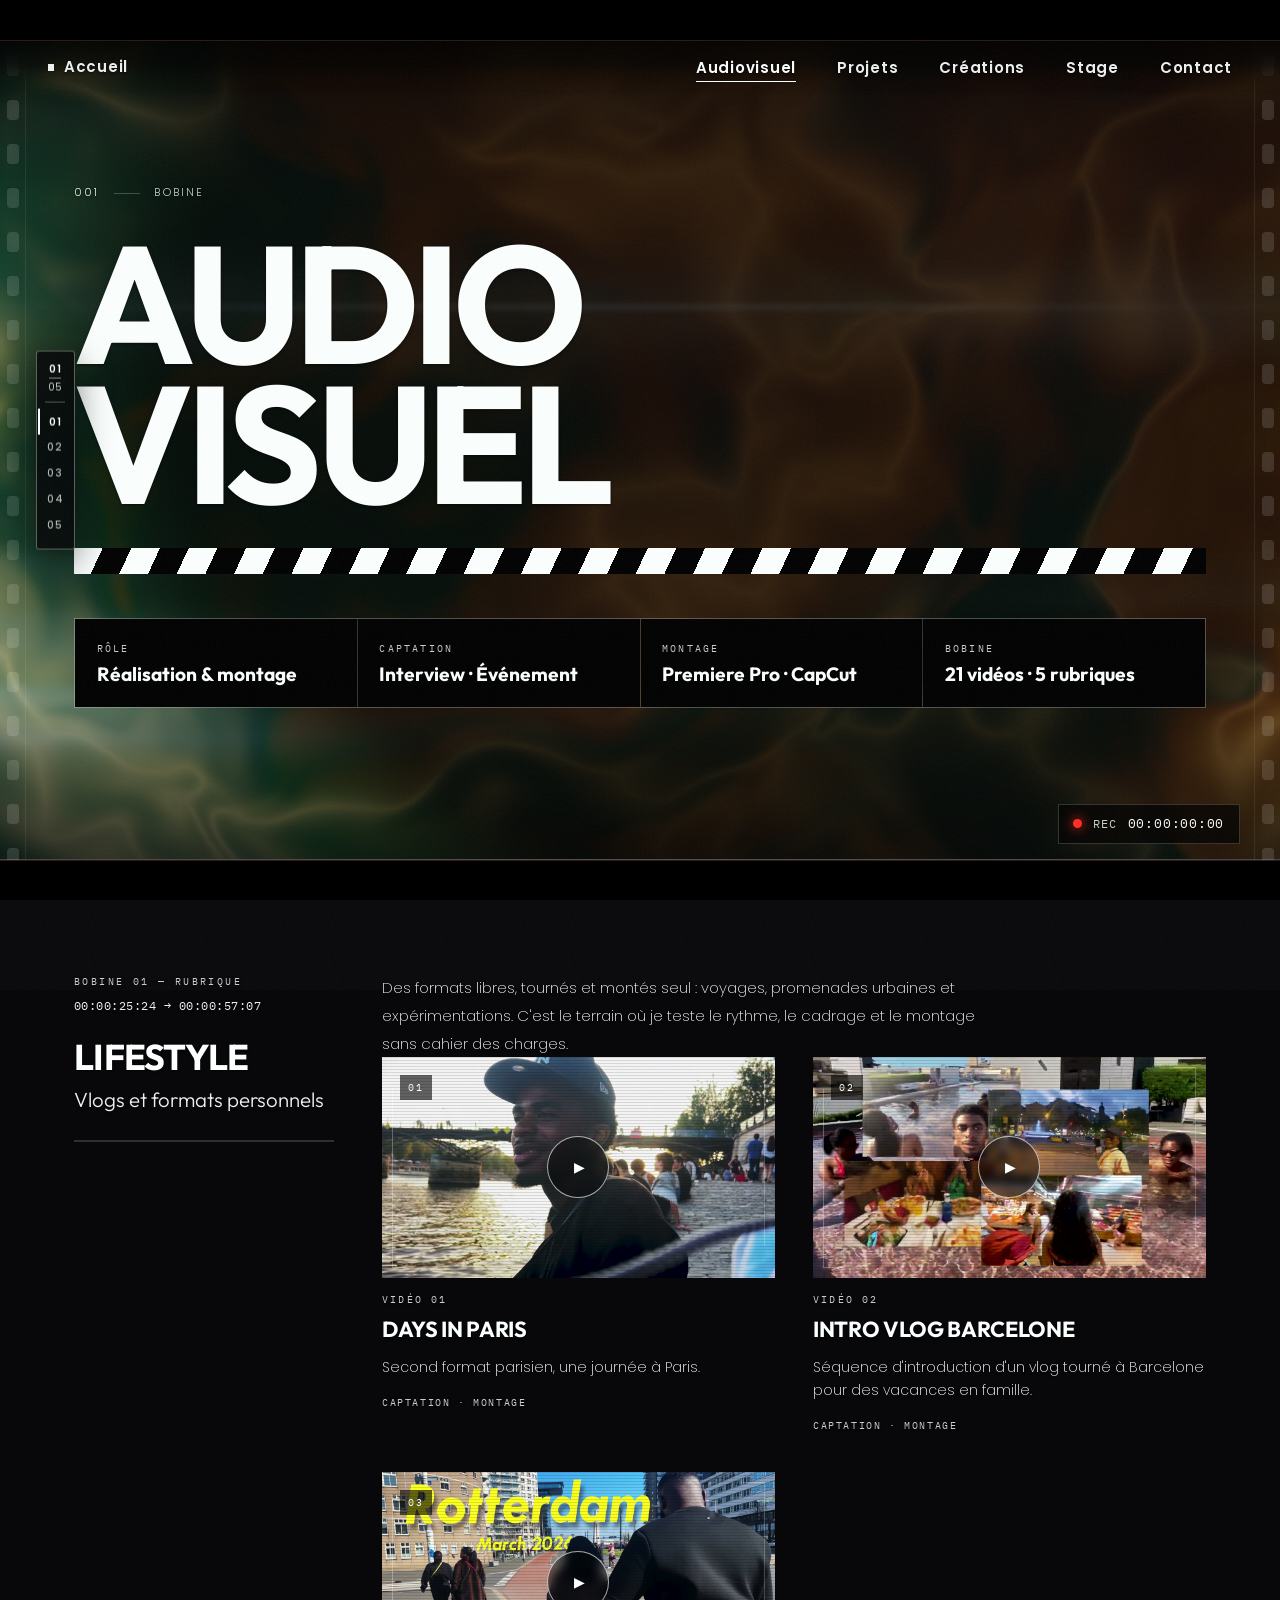
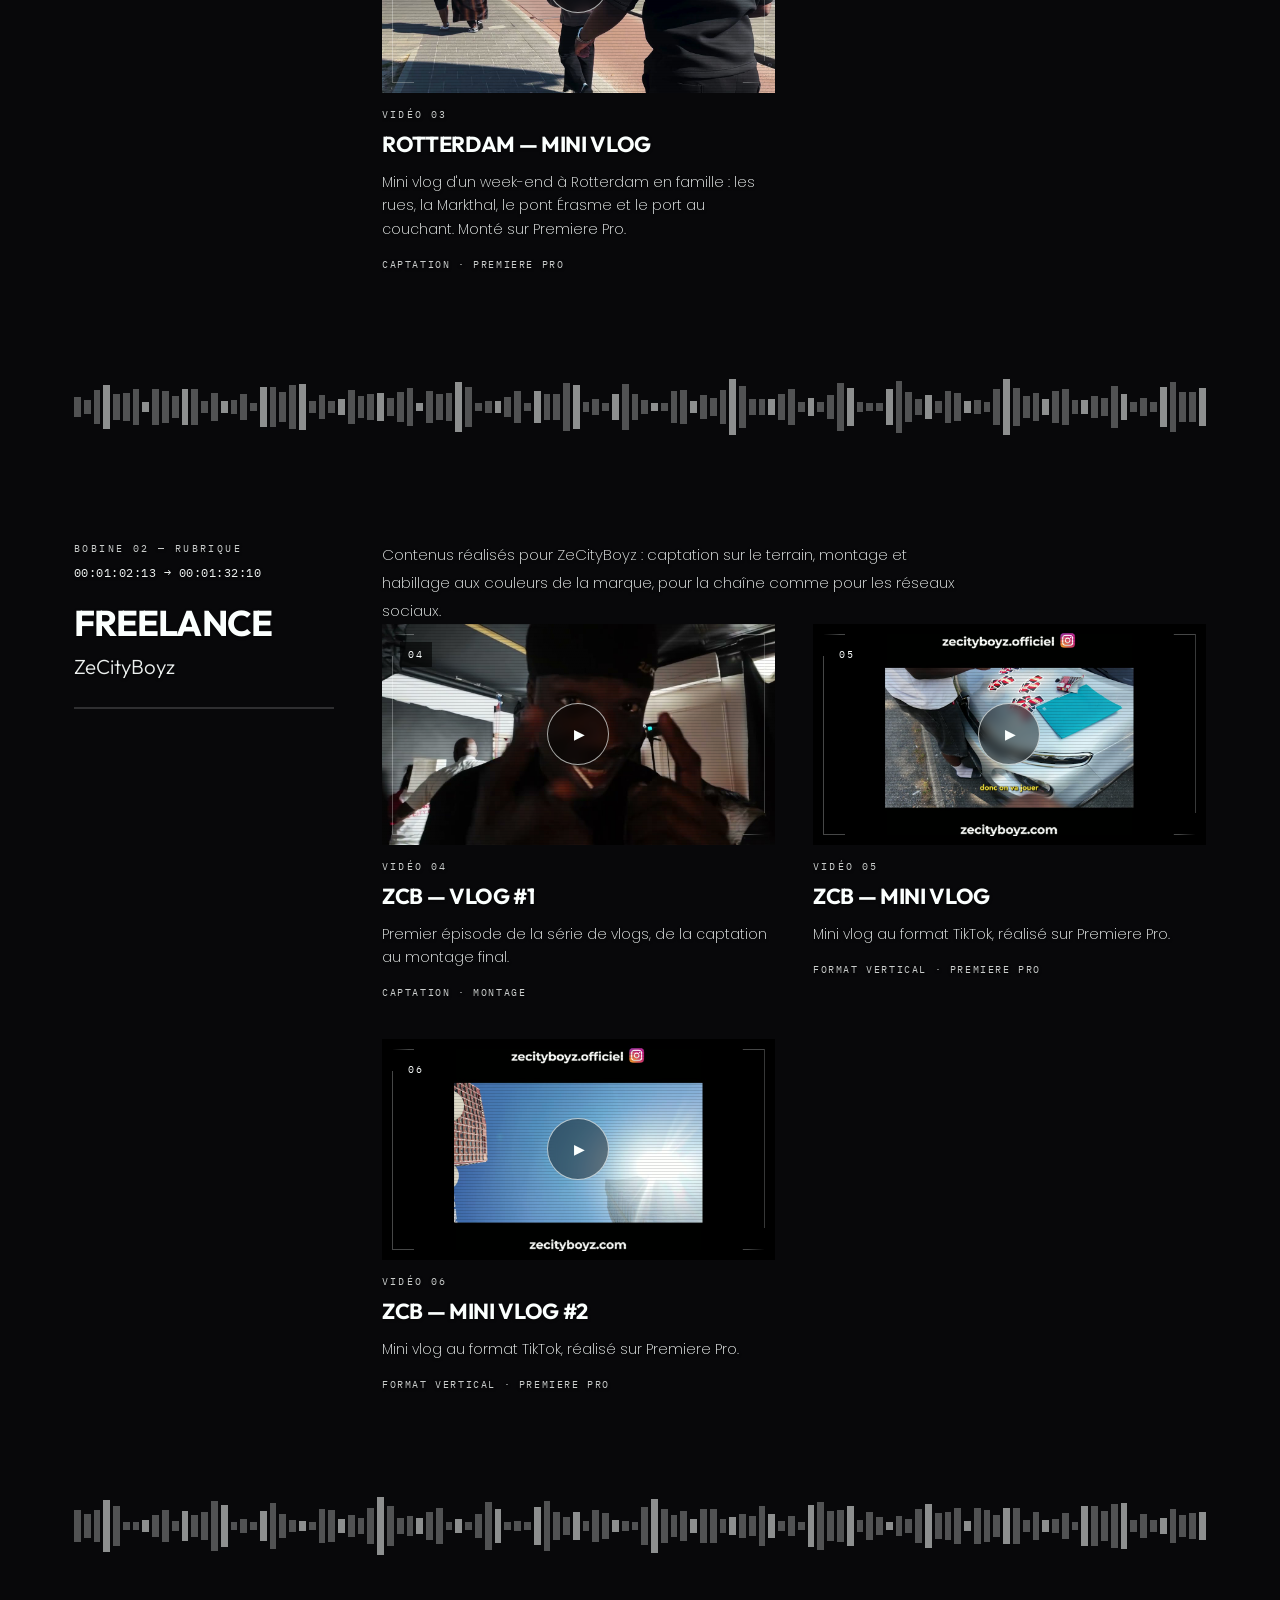
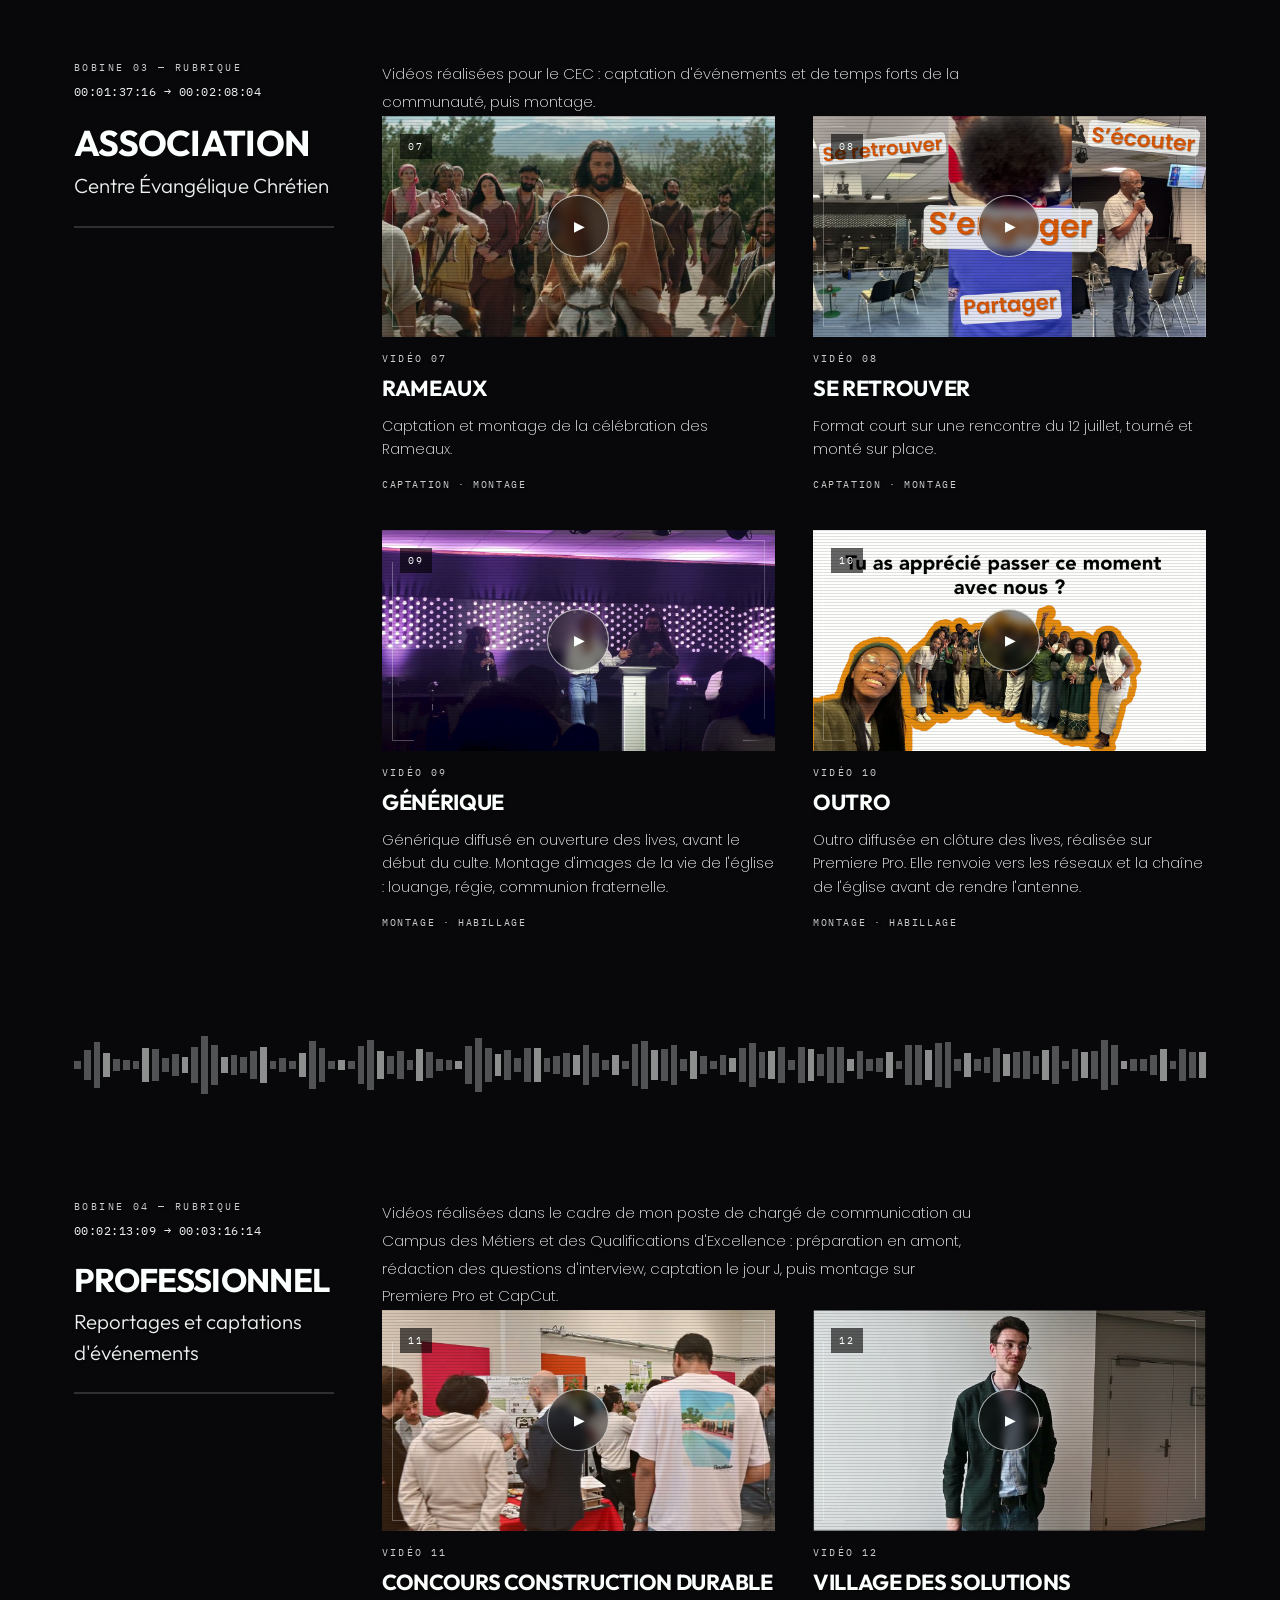
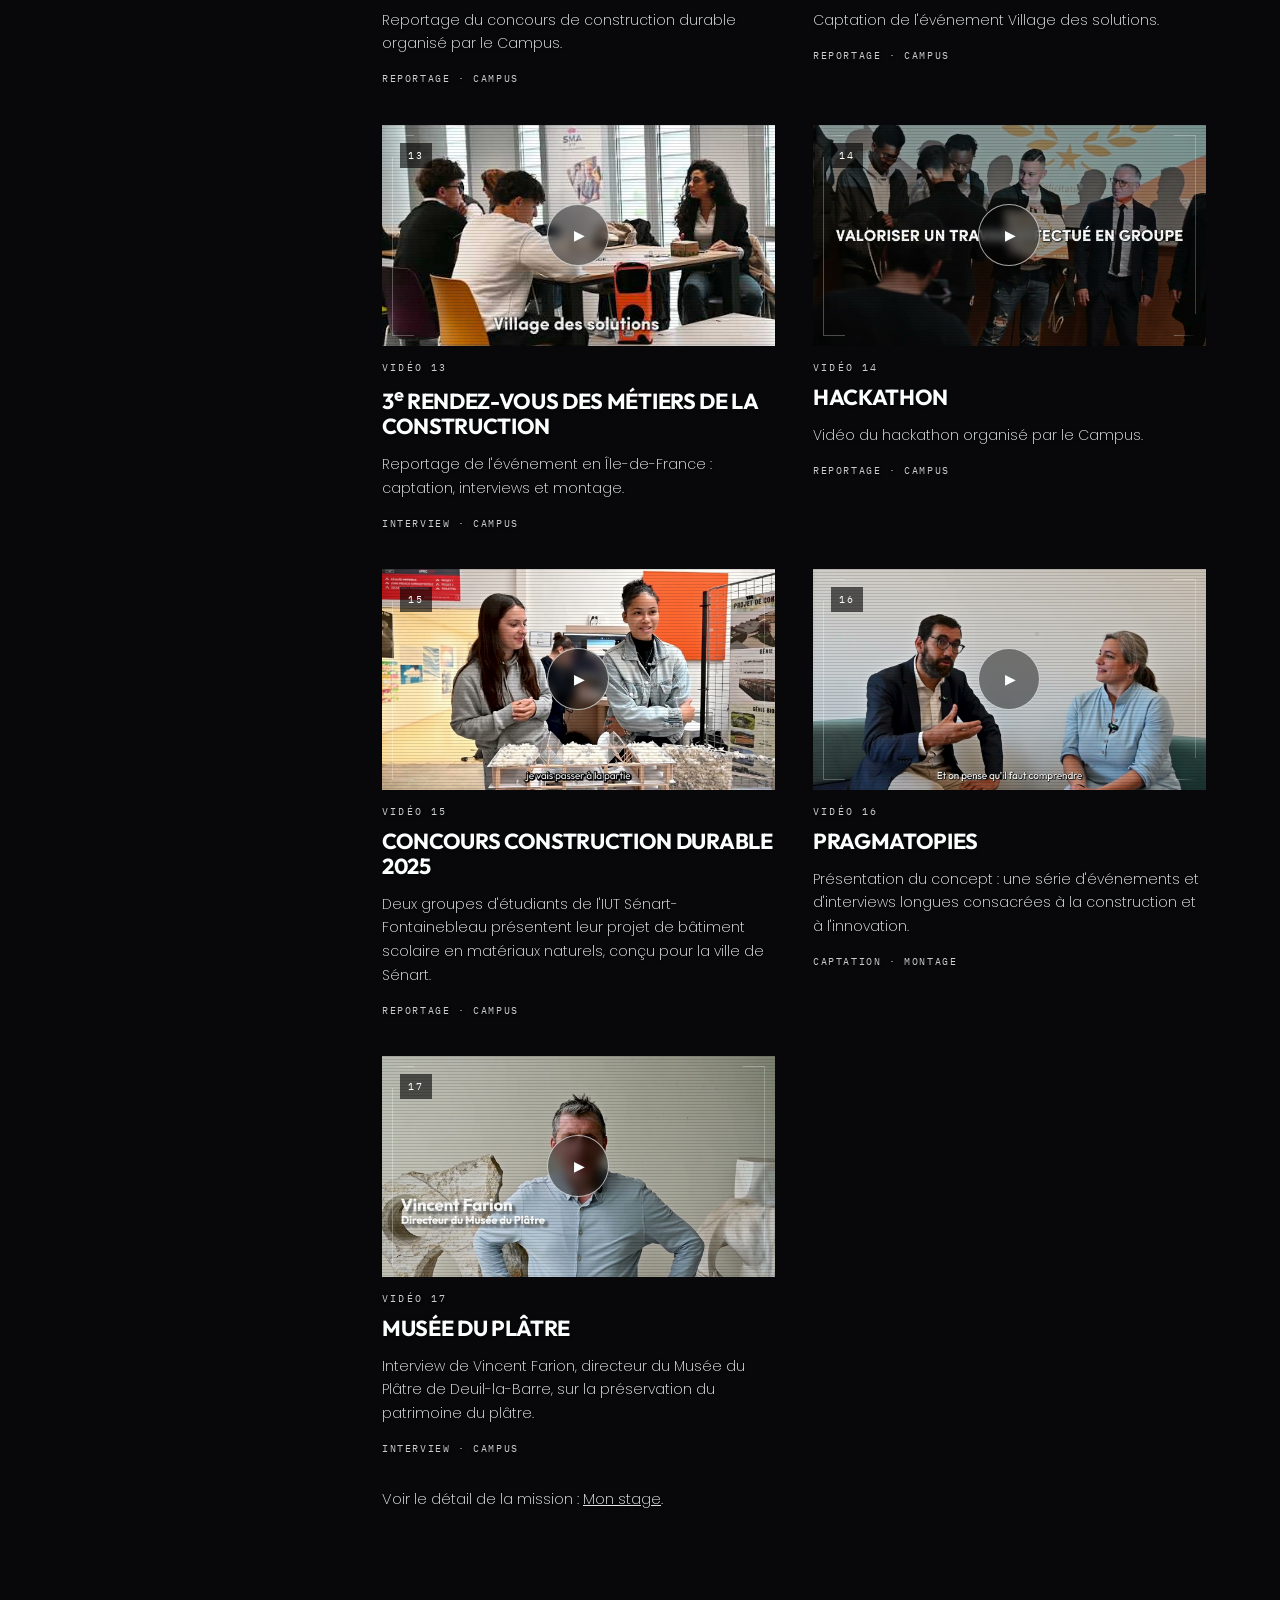
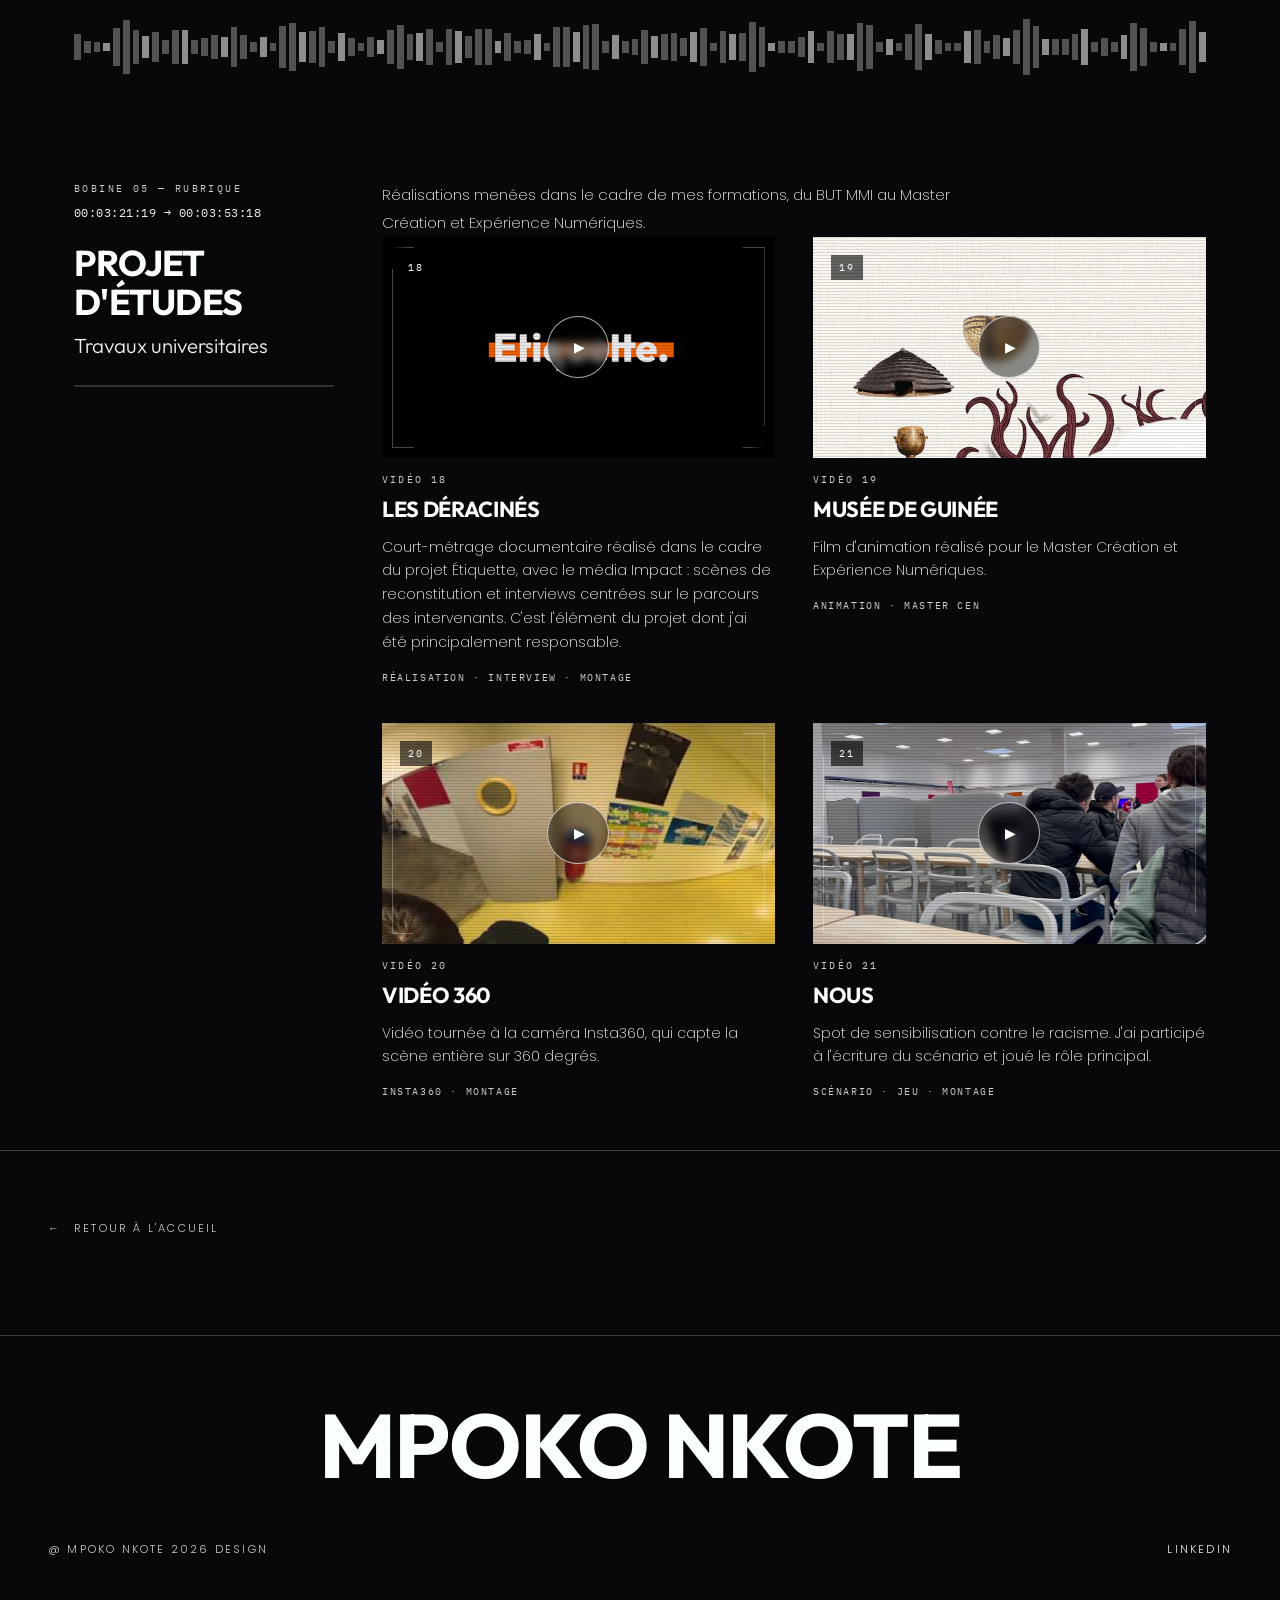
==== audiovisuel.html @ 179b95d1 "Ajoute l'outro des lives du CEC en rubrique Association Outro de clôture réalisée sur Premiere Pro, " ====
<!DOCTYPE html>
<html lang="fr">
<head>
<meta charset="UTF-8">
<meta name="viewport" content="width=device-width, initial-scale=1">
<title>AUDIOVISUEL | Portfom</title>
<meta name="description" content="Réalisations vidéo de Marlon Mpoko Nkote — vlogs, reportages d'événements, interviews et montage.">

<link rel="preconnect" href="https://fonts.googleapis.com">
<link rel="preconnect" href="https://fonts.gstatic.com" crossorigin>
<link href="https://fonts.googleapis.com/css2?family=Outfit:wght@300;400;600;700&family=Poppins:wght@200;300;400;600&family=IBM+Plex+Mono:wght@400;500&display=swap" rel="stylesheet">

<link rel="stylesheet" href="css/style.css">
<link rel="stylesheet" href="css/audiovisuel.css">
</head>
<body class="av cinema">

<a class="skip-link" href="#main">Aller au contenu principal</a>

<div class="grain" aria-hidden="true"></div>

<div class="cine" aria-hidden="true">
  <div class="cine__plan"></div>
  <div class="cine__plan"></div>
  <div class="cine__brume"></div>
  <div class="cine__flare"></div>
  <div class="cine__halation"></div>
  <div class="cine__scrim"></div>
  <div class="cine__vignette"></div>
</div>
<div class="cache cache--haut" aria-hidden="true"></div>
<div class="cache cache--bas" aria-hidden="true"></div>
<div class="perfs perfs--left" aria-hidden="true"></div>
<div class="perfs perfs--right" aria-hidden="true"></div>
<div class="progress" aria-hidden="true"><span class="progress__bar"></span></div>

<div class="tc-hud" aria-hidden="true">
  <span class="tc-hud__dot"></span>
  <span class="tc-hud__label">REC</span>
  <span class="tc-hud__time">00:00:00:00</span>
</div>

<header class="site-header">
  <nav class="nav" aria-label="Navigation principale">
    <a class="nav__brand" href="index.html">Accueil</a>
    <ul class="nav__list">
      <li><a href="audiovisuel.html" aria-current="page">Audiovisuel</a></li>
      <li><a href="projets.html">Projets</a></li>
      <li><a href="creations.html">Créations</a></li>
      <li><a href="stage.html">Stage</a></li>
      <li><a href="contact.html">Contact</a></li>
    </ul>
  </nav>
</header>

<main id="main">

  <!-- ============ ARDOISE ============ -->
  <section class="av-hero" data-plan="assets/img/video/fond/paris-vlog.jpg">
    <div class="sec-meta reveal">
      <span class="sec-meta__num">001</span>
      <span class="sec-meta__cat">Bobine</span>
    </div>

    <h1 class="av-hero__title reveal reveal--wipe">AUDIO<br>VISUEL</h1>

    <div class="av-hero__clap reveal reveal--rule" data-delay="1"></div>

    <div class="slate reveal" data-delay="2">
      <div>
        <span class="slate__key">Rôle</span>
        <span class="slate__val">Réalisation &amp; montage</span>
      </div>
      <div>
        <span class="slate__key">Captation</span>
        <span class="slate__val">Interview · Événement</span>
      </div>
      <div>
        <span class="slate__key">Montage</span>
        <span class="slate__val">Premiere Pro · CapCut</span>
      </div>
      <div>
        <span class="slate__key">Bobine</span>
        <span class="slate__val">21 vidéos · 5 rubriques</span>
      </div>
    </div>
  </section>

  <div class="wave reveal" data-seed="0" aria-hidden="true"></div>

  <!-- ============ RUBRIQUE 01 — LIFESTYLE ============ -->
  <article class="clip" id="lifestyle" data-sommaire="Lifestyle" data-plan="assets/img/video/fond/barcelone.jpg">
    <div class="clip__side">
      <span class="clip__num reveal">Bobine 01 — Rubrique</span>
      <span class="clip__tc reveal">00:00:00:00</span>
      <h2 class="clip__title reveal reveal--wipe">LIFESTYLE</h2>
      <p class="clip__sub reveal">Vlogs et formats personnels</p>
      <span class="clip__bar" aria-hidden="true"></span>
    </div>

    <div class="clip__content">
      <div class="clip__body reveal">
        <p>Des formats libres, tournés et montés seul : voyages, promenades urbaines et expérimentations. C'est le terrain où je teste le rythme, le cadrage et le montage sans cahier des charges.</p>
      </div>

      <div class="reel-grid">

        <div class="vid reveal reveal--up">
          <button class="vid__frame monitor" data-yt="L-_mTVqL4fQ" data-titre="DaysInParis"
                  aria-label="Lire la vidéo DaysInParis">
            <span class="monitor__tag">01</span>
            <img src="assets/img/video/days-in-paris.jpg" alt="" loading="lazy">
            <span class="vid__play"><i>▶</i></span>
          </button>
          <span class="vid__num">Vidéo 01</span>
          <h3 class="vid__title">DAYS IN PARIS</h3>
          <p class="vid__desc">Second format parisien, une journée à Paris.</p>
          <span class="vid__meta">Captation · Montage</span>
        </div>

        <div class="vid reveal reveal--up" data-delay="1">
          <button class="vid__frame monitor" data-yt="0jxH4nszLlc" data-titre="intro vlog Barcelone"
                  aria-label="Lire la vidéo intro vlog Barcelone">
            <span class="monitor__tag">02</span>
            <img src="assets/img/video/barcelone.jpg" alt="" loading="lazy">
            <span class="vid__play"><i>▶</i></span>
          </button>
          <span class="vid__num">Vidéo 02</span>
          <h3 class="vid__title">INTRO VLOG BARCELONE</h3>
          <p class="vid__desc">Séquence d'introduction d'un vlog tourné à Barcelone pour des vacances en famille.</p>
          <span class="vid__meta">Captation · Montage</span>
        </div>

        <div class="vid reveal reveal--up" data-delay="2">
          <button class="vid__frame monitor" data-src="assets/video/rotterdam.mp4" data-titre="Mini vlog — week-end à Rotterdam"
                  aria-label="Lire le mini vlog du week-end à Rotterdam">
            <span class="monitor__tag">03</span>
            <img src="assets/img/video/rotterdam.jpg" alt="" loading="lazy">
            <span class="vid__play"><i>&#9654;</i></span>
          </button>
          <span class="vid__num">Vidéo 03</span>
          <h3 class="vid__title">ROTTERDAM — MINI VLOG</h3>
          <p class="vid__desc">Mini vlog d'un week-end à Rotterdam en famille : les rues, la Markthal, le pont Érasme et le port au couchant. Monté sur Premiere Pro.</p>
          <span class="vid__meta">Captation · Premiere Pro</span>
        </div>

      </div>
    </div>
  </article>

  <div class="wave reveal" data-seed="113" aria-hidden="true"></div>

  <!-- ============ RUBRIQUE 02 — FREELANCE ============ -->
  <article class="clip" id="freelance" data-sommaire="Freelance" data-plan="assets/img/video/fond/paris-vlog.jpg">
    <div class="clip__side">
      <span class="clip__num reveal">Bobine 02 — Rubrique</span>
      <span class="clip__tc reveal">00:00:00:00</span>
      <h2 class="clip__title reveal reveal--wipe">FREELANCE</h2>
      <p class="clip__sub reveal">ZeCityBoyz</p>
      <span class="clip__bar" aria-hidden="true"></span>
    </div>

    <div class="clip__content">
      <div class="clip__body reveal">
        <p>Contenus réalisés pour ZeCityBoyz : captation sur le terrain, montage et habillage aux couleurs de la marque, pour la chaîne comme pour les réseaux sociaux.</p>
      </div>

      <div class="reel-grid">

        <div class="vid reveal reveal--up">
          <button class="vid__frame monitor" data-yt="V4X60-7GpFU" data-titre="ZCB — Vlog #1"
                  aria-label="Lire la vidéo ZCB — Vlog #1">
            <span class="monitor__tag">04</span>
            <img src="assets/img/video/zcb-vlog.jpg" alt="" loading="lazy">
            <span class="vid__play"><i>▶</i></span>
          </button>
          <span class="vid__num">Vidéo 04</span>
          <h3 class="vid__title">ZCB — VLOG&nbsp;#1</h3>
          <p class="vid__desc">Premier épisode de la série de vlogs, de la captation au montage final.</p>
          <span class="vid__meta">Captation · Montage</span>
        </div>

        <div class="vid reveal reveal--up" data-delay="1">
          <button class="vid__frame monitor" data-src="assets/video/zcb-mini-1.mp4" data-titre="ZCB — Mini vlog"
                  aria-label="Lire le mini vlog ZCB">
            <span class="monitor__tag">05</span>
            <img src="assets/img/video/zcb-mini-1.jpg" alt="" loading="lazy">
            <span class="vid__play"><i>&#9654;</i></span>
          </button>
          <span class="vid__num">Vidéo 05</span>
          <h3 class="vid__title">ZCB — MINI VLOG</h3>
          <p class="vid__desc">Mini vlog au format TikTok, réalisé sur Premiere Pro.</p>
          <span class="vid__meta">Format vertical · Premiere Pro</span>
        </div>

        <div class="vid reveal reveal--up" data-delay="2">
          <button class="vid__frame monitor" data-src="assets/video/zcb-mini-2.mp4" data-titre="ZCB — Mini vlog 2"
                  aria-label="Lire le second mini vlog ZCB">
            <span class="monitor__tag">06</span>
            <img src="assets/img/video/zcb-mini-2.jpg" alt="" loading="lazy">
            <span class="vid__play"><i>&#9654;</i></span>
          </button>
          <span class="vid__num">Vidéo 06</span>
          <h3 class="vid__title">ZCB — MINI VLOG&nbsp;#2</h3>
          <p class="vid__desc">Mini vlog au format TikTok, réalisé sur Premiere Pro.</p>
          <span class="vid__meta">Format vertical · Premiere Pro</span>
        </div>

      </div>
    </div>
  </article>

  <div class="wave reveal" data-seed="29" aria-hidden="true"></div>

  <!-- ============ RUBRIQUE 03 — ASSOCIATION ============ -->
  <article class="clip" id="association" data-sommaire="Association" data-plan="assets/img/video/fond/village-solutions.jpg">
    <div class="clip__side">
      <span class="clip__num reveal">Bobine 03 — Rubrique</span>
      <span class="clip__tc reveal">00:00:00:00</span>
      <h2 class="clip__title reveal reveal--wipe">ASSOCIATION</h2>
      <p class="clip__sub reveal">Centre Évangélique Chrétien</p>
      <span class="clip__bar" aria-hidden="true"></span>
    </div>

    <div class="clip__content">
      <div class="clip__body reveal">
        <p>Vidéos réalisées pour le CEC : captation d'événements et de temps forts de la communauté, puis montage.</p>
      </div>

      <div class="reel-grid">

        <div class="vid reveal reveal--up">
          <button class="vid__frame monitor" data-src="assets/video/cec-rameaux.mp4" data-titre="Rameaux"
                  aria-label="Lire la vidéo Rameaux">
            <span class="monitor__tag">07</span>
            <img src="assets/img/video/cec-rameaux.jpg" alt="" loading="lazy">
            <span class="vid__play"><i>&#9654;</i></span>
          </button>
          <span class="vid__num">Vidéo 07</span>
          <h3 class="vid__title">RAMEAUX</h3>
          <p class="vid__desc">Captation et montage de la célébration des Rameaux.</p>
          <span class="vid__meta">Captation · Montage</span>
        </div>

        <div class="vid reveal reveal--up" data-delay="1">
          <button class="vid__frame monitor" data-src="assets/video/cec-12-juillet.mp4" data-titre="Se retrouver"
                  aria-label="Lire la vidéo Se retrouver">
            <span class="monitor__tag">08</span>
            <img src="assets/img/video/cec-12-juillet.jpg" alt="" loading="lazy">
            <span class="vid__play"><i>&#9654;</i></span>
          </button>
          <span class="vid__num">Vidéo 08</span>
          <h3 class="vid__title">SE RETROUVER</h3>
          <p class="vid__desc">Format court sur une rencontre du 12 juillet, tourné et monté sur place.</p>
          <span class="vid__meta">Captation · Montage</span>
        </div>

        <div class="vid reveal reveal--up" data-delay="2">
          <button class="vid__frame monitor" data-src="assets/video/cec-generique.mp4" data-titre="Générique du CEC"
                  aria-label="Lire le générique du CEC">
            <span class="monitor__tag">09</span>
            <img src="assets/img/video/cec-generique.jpg" alt="" loading="lazy">
            <span class="vid__play"><i>&#9654;</i></span>
          </button>
          <span class="vid__num">Vidéo 09</span>
          <h3 class="vid__title">GÉNÉRIQUE</h3>
          <p class="vid__desc">Générique diffusé en ouverture des lives, avant le début du culte. Montage d'images de la vie de l'église : louange, régie, communion fraternelle.</p>
          <span class="vid__meta">Montage · Habillage</span>
        </div>

        <div class="vid reveal reveal--up" data-delay="3">
          <button class="vid__frame monitor" data-src="assets/video/cec-outro.mp4" data-titre="Outro des lives du CEC"
                  aria-label="Lire l'outro des lives du CEC">
            <span class="monitor__tag">10</span>
            <img src="assets/img/video/cec-outro.jpg" alt="" loading="lazy">
            <span class="vid__play"><i>&#9654;</i></span>
          </button>
          <span class="vid__num">Vidéo 10</span>
          <h3 class="vid__title">OUTRO</h3>
          <p class="vid__desc">Outro diffusée en clôture des lives, réalisée sur Premiere Pro. Elle renvoie vers les réseaux et la chaîne de l'église avant de rendre l'antenne.</p>
          <span class="vid__meta">Montage · Habillage</span>
        </div>

      </div>
    </div>
  </article>

  <div class="wave reveal" data-seed="47" aria-hidden="true"></div>

  <!-- ============ RUBRIQUE 04 — PROFESSIONNEL ============ -->
  <article class="clip" id="professionnel" data-sommaire="Professionnel" data-plan="assets/img/video/fond/rendez-vous-metiers.jpg">
    <div class="clip__side">
      <span class="clip__num reveal">Bobine 04 — Rubrique</span>
      <span class="clip__tc reveal">00:00:00:00</span>
      <h2 class="clip__title reveal reveal--wipe">PROFESSIONNEL</h2>
      <p class="clip__sub reveal">Reportages et captations d'événements</p>
      <span class="clip__bar" aria-hidden="true"></span>
    </div>

    <div class="clip__content">
      <div class="clip__body reveal">
        <p>Vidéos réalisées dans le cadre de mon poste de chargé de communication au Campus des Métiers et des Qualifications d'Excellence : préparation en amont, rédaction des questions d'interview, captation le jour J, puis montage sur Premiere Pro et CapCut.</p>
      </div>

      <div class="reel-grid">

        <div class="vid reveal reveal--up">
          <button class="vid__frame monitor" data-yt="lLltkxesWSk" data-titre="Concours construction durable"
                  aria-label="Lire la vidéo Concours construction durable">
            <span class="monitor__tag">11</span>
            <img src="assets/img/video/concours-construction.jpg" alt="" loading="lazy">
            <span class="vid__play"><i>▶</i></span>
          </button>
          <span class="vid__num">Vidéo 11</span>
          <h3 class="vid__title">CONCOURS CONSTRUCTION DURABLE</h3>
          <p class="vid__desc">Reportage du concours de construction durable organisé par le Campus.</p>
          <span class="vid__meta">Reportage · Campus</span>
        </div>

        <div class="vid reveal reveal--up" data-delay="1">
          <button class="vid__frame monitor" data-yt="_NyMfvvAN4A" data-titre="Village des solutions"
                  aria-label="Lire la vidéo Village des solutions">
            <span class="monitor__tag">12</span>
            <img src="assets/img/video/village-solutions.jpg" alt="" loading="lazy">
            <span class="vid__play"><i>▶</i></span>
          </button>
          <span class="vid__num">Vidéo 12</span>
          <h3 class="vid__title">VILLAGE DES SOLUTIONS</h3>
          <p class="vid__desc">Captation de l'événement Village des solutions.</p>
          <span class="vid__meta">Reportage · Campus</span>
        </div>

        <div class="vid reveal reveal--up" data-delay="2">
          <button class="vid__frame monitor" data-yt="hyN4eLp3NFI" data-titre="3e Rendez-vous des métiers de la construction en Île-de-France"
                  aria-label="Lire la vidéo 3e Rendez-vous des métiers de la construction">
            <span class="monitor__tag">13</span>
            <img src="assets/img/video/rendez-vous-metiers.jpg" alt="" loading="lazy">
            <span class="vid__play"><i>▶</i></span>
          </button>
          <span class="vid__num">Vidéo 13</span>
          <h3 class="vid__title">3<sup>e</sup> RENDEZ-VOUS DES MÉTIERS DE LA CONSTRUCTION</h3>
          <p class="vid__desc">Reportage de l'événement en Île-de-France : captation, interviews et montage.</p>
          <span class="vid__meta">Interview · Campus</span>
        </div>

        <div class="vid reveal reveal--up" data-delay="3">
          <button class="vid__frame monitor" data-yt="8LsXFqbXkKM" data-titre="Hackathon vidéo"
                  aria-label="Lire la vidéo Hackathon">
            <span class="monitor__tag">14</span>
            <img src="assets/img/video/hackathon.jpg" alt="" loading="lazy">
            <span class="vid__play"><i>▶</i></span>
          </button>
          <span class="vid__num">Vidéo 14</span>
          <h3 class="vid__title">HACKATHON</h3>
          <p class="vid__desc">Vidéo du hackathon organisé par le Campus.</p>
          <span class="vid__meta">Reportage · Campus</span>
        </div>

        <div class="vid reveal reveal--up">
          <button class="vid__frame monitor" data-yt="Kee2sH_Q9cI" data-titre="Concours Construction Durable 2025"
                  aria-label="Lire la vidéo Concours Construction Durable 2025">
            <span class="monitor__tag">15</span>
            <img src="assets/img/video/concours-2025.jpg" alt="" loading="lazy">
            <span class="vid__play"><i>▶</i></span>
          </button>
          <span class="vid__num">Vidéo 15</span>
          <h3 class="vid__title">CONCOURS CONSTRUCTION DURABLE 2025</h3>
          <p class="vid__desc">Deux groupes d'étudiants de l'IUT Sénart-Fontainebleau présentent leur projet de bâtiment scolaire en matériaux naturels, conçu pour la ville de Sénart.</p>
          <span class="vid__meta">Reportage · Campus</span>
        </div>

        <div class="vid reveal reveal--up" data-delay="1">
          <button class="vid__frame monitor" data-yt="BvMyObVVvCU" data-titre="Pragmatopies : c'est quoi ?"
                  aria-label="Lire la vidéo Pragmatopies : c'est quoi ?">
            <span class="monitor__tag">16</span>
            <img src="assets/img/video/pragmatopies.jpg" alt="" loading="lazy">
            <span class="vid__play"><i>▶</i></span>
          </button>
          <span class="vid__num">Vidéo 16</span>
          <h3 class="vid__title">PRAGMATOPIES</h3>
          <p class="vid__desc">Présentation du concept : une série d'événements et d'interviews longues consacrées à la construction et à l'innovation.</p>
          <span class="vid__meta">Captation · Montage</span>
        </div>

        <div class="vid reveal reveal--up" data-delay="2">
          <button class="vid__frame monitor" data-yt="5avlUaOp2ms" data-titre="Musée du Plâtre : interview de Vincent Farion"
                  aria-label="Lire la vidéo Musée du Plâtre, interview de Vincent Farion">
            <span class="monitor__tag">17</span>
            <img src="assets/img/video/musee-platre.jpg" alt="" loading="lazy">
            <span class="vid__play"><i>▶</i></span>
          </button>
          <span class="vid__num">Vidéo 17</span>
          <h3 class="vid__title">MUSÉE DU PLÂTRE</h3>
          <p class="vid__desc">Interview de Vincent Farion, directeur du Musée du Plâtre de Deuil-la-Barre, sur la préservation du patrimoine du plâtre.</p>
          <span class="vid__meta">Interview · Campus</span>
        </div>

      </div>

      <div class="clip__body reveal" style="margin-top:1.75rem">
        <p>Voir le détail de la mission : <a href="stage.html" style="text-decoration:underline">Mon stage</a>.</p>
      </div>
    </div>
  </article>

  <div class="wave reveal" data-seed="83" aria-hidden="true"></div>

  <!-- ============ RUBRIQUE 05 — PROJET D'ÉTUDES ============ -->
  <article class="clip" id="projet-etudes" data-sommaire="Projet d'études" data-plan="assets/img/cine/heure-bleue.webp">
    <div class="clip__side">
      <span class="clip__num reveal">Bobine 05 — Rubrique</span>
      <span class="clip__tc reveal">00:00:00:00</span>
      <h2 class="clip__title reveal reveal--wipe">PROJET D'ÉTUDES</h2>
      <p class="clip__sub reveal">Travaux universitaires</p>
      <span class="clip__bar" aria-hidden="true"></span>
    </div>

    <div class="clip__content">
      <div class="clip__body reveal">
        <p>Réalisations menées dans le cadre de mes formations, du BUT MMI au Master Création et Expérience Numériques.</p>
      </div>

      <div class="reel-grid">

        <div class="vid reveal reveal--up">
          <button class="vid__frame monitor" data-yt="hHxMSVSHUks" data-titre="Les Déracinés"
                  aria-label="Lire la vidéo Les Déracinés">
            <span class="monitor__tag">18</span>
            <img src="assets/img/video/deracines.jpg" alt="" loading="lazy">
            <span class="vid__play"><i>&#9654;</i></span>
          </button>
          <span class="vid__num">Vidéo 18</span>
          <h3 class="vid__title">LES DÉRACINÉS</h3>
          <p class="vid__desc">Court-métrage documentaire réalisé dans le cadre du projet Étiquette, avec le média Impact : scènes de reconstitution et interviews centrées sur le parcours des intervenants. C'est l'élément du projet dont j'ai été principalement responsable.</p>
          <span class="vid__meta">Réalisation · Interview · Montage</span>
        </div>

        <div class="vid reveal reveal--up" data-delay="1">
          <button class="vid__frame monitor" data-src="assets/video/musee-guinee.mp4" data-titre="Musée de Guinée"
                  aria-label="Lire la vidéo Musée de Guinée">
            <span class="monitor__tag">19</span>
            <img src="assets/img/video/musee-guinee.jpg" alt="" loading="lazy">
            <span class="vid__play"><i>&#9654;</i></span>
          </button>
          <span class="vid__num">Vidéo 19</span>
          <h3 class="vid__title">MUSÉE DE GUINÉE</h3>
          <p class="vid__desc">Film d'animation réalisé pour le Master Création et Expérience Numériques.</p>
          <span class="vid__meta">Animation · Master CEN</span>
        </div>

        <div class="vid reveal reveal--up" data-delay="2">
          <button class="vid__frame monitor" data-yt="0oQpwA1qMJ0" data-titre="Vidéo 360"
                  aria-label="Lire la vidéo Vidéo 360">
            <span class="monitor__tag">20</span>
            <img src="assets/img/video/realite-virtuelle.jpg" alt="" loading="lazy">
            <span class="vid__play"><i>&#9654;</i></span>
          </button>
          <span class="vid__num">Vidéo 20</span>
          <h3 class="vid__title">VIDÉO 360</h3>
          <p class="vid__desc">Vidéo tournée à la caméra Insta360, qui capte la scène entière sur 360 degrés.</p>
          <span class="vid__meta">Insta360 · Montage</span>
        </div>

        <div class="vid reveal reveal--up" data-delay="3">
          <button class="vid__frame monitor" data-src="assets/video/spot-nous.mp4" data-titre="Spot Nous"
                  aria-label="Lire la vidéo Spot Nous">
            <span class="monitor__tag">21</span>
            <img src="assets/img/video/spot-nous.jpg" alt="" loading="lazy">
            <span class="vid__play"><i>&#9654;</i></span>
          </button>
          <span class="vid__num">Vidéo 21</span>
          <h3 class="vid__title">NOUS</h3>
          <p class="vid__desc">Spot de sensibilisation contre le racisme. J'ai participé à l'écriture du scénario et joué le rôle principal.</p>
          <span class="vid__meta">Scénario · Jeu · Montage</span>
        </div>

      </div>
    </div>
  </article>

  <div class="case-foot">
    <a class="back-link" href="index.html"><span aria-hidden="true">←</span> Retour à l'accueil</a>
  </div>

</main>

<footer class="site-footer">
  <p class="site-footer__name">MPOKO NKOTE</p>
  <div class="site-footer__bar">
    <span>@ MPOKO NKOTE 2026 DESIGN</span>
    <a href="https://www.linkedin.com/in/marlon-mpoko-nkote-088b88265/" target="_blank" rel="noopener">LINKEDIN</a>
  </div>
</footer>

<script src="js/main.js"></script>
<script src="js/ambiance.js"></script>
<script src="js/toile.js"></script>
<script src="js/sommaire.js"></script>
<script src="js/audiovisuel.js"></script>
</body>
</html>
---- css/style.css ----
/* =========================================================
   Portfom — Marlon Mpoko Nkote
   Direction artistique : éditorial « papier noir »
   Monochrome, grain photo, filets typographiques, révélations
   en balayage. Aucune couleur ajoutée : la matière fait le reste.
   ========================================================= */

/* ---------- Design tokens ---------- */
:root{
  --black:      #000000;
  --card:       #161616;
  --card-wide:  #121212;
  --white:      #fbfffe;
  --muted:      #c9cccb;
  --line:       #323333;
  --faint:      #7a7f7e;   /* libellés d'index, très discrets */

  --display: 'Outfit', sans-serif;
  --body:    'Poppins', sans-serif;

  --container: 1240px;
  --gutter: clamp(1.25rem, 4vw, 3rem);

  --radius-card: 30px;
  --radius-img: 10px;

  --header-h: 54px;

  --ease: cubic-bezier(.22,.61,.36,1);
}

/* ---------- Reset ---------- */
*,
*::before,
*::after{ box-sizing: border-box; }

html{
  -webkit-text-size-adjust: 100%;
  scroll-behavior: smooth;
  scroll-padding-top: var(--header-h);
}

body{
  margin: 0;
  background: var(--black);
  color: var(--white);
  font-family: var(--body);
  font-weight: 400;
  line-height: 1.5;
  overflow-x: hidden;
  -webkit-font-smoothing: antialiased;
}

img{ max-width: 100%; display: block; }
ul{ margin: 0; padding: 0; list-style: none; }
a{ color: inherit; text-decoration: none; }
h1,h2,h3,p{ margin: 0; }

/* Dernier filet contre le débordement. Les titres, eux, sont rétrécis
   par js/main.js pour que le mot tienne entier sur sa ligne : cette
   règle ne devrait plus jamais avoir à s'appliquer sur eux. */
h1, h2, h3, h4, p, li, span, a, figcaption{
  overflow-wrap: break-word;
}
/* le navigateur applique 1em/40px par défaut aux figure : il rognait
   les cadres qui en sont faits (viewports de la page 3D notamment) */
figure{ margin: 0; }

::selection{ background: var(--white); color: var(--black); }

.skip-link{
  position: absolute;
  left: -9999px;
  top: 0;
  background: var(--white);
  color: var(--black);
  padding: .75rem 1.25rem;
  z-index: 100;
  font-size: .9rem;
}
.skip-link:focus{ left: 0; }

:focus-visible{
  outline: 2px solid var(--white);
  outline-offset: 4px;
}

/* =========================================================
   TEXTURE — grain photographique sur toute la page.
   C'est ce qui empêche le noir d'être un aplat mort.
   ========================================================= */
.grain{
  position: fixed;
  /* -10 % et non -50 % : l'ancien débord faisait peindre quatre fois
     la surface de l'écran à chaque image pour un déplacement de 3 %.
     Cette réserve suffit largement à masquer les bords. */
  inset: -10%;
  z-index: 60;
  pointer-events: none;
  opacity: .05;
  background-image: url("data:image/svg+xml,%3Csvg xmlns='http://www.w3.org/2000/svg' width='240' height='240'%3E%3Cfilter id='n'%3E%3CfeTurbulence type='fractalNoise' baseFrequency='.85' numOctaves='4' stitchTiles='stitch'/%3E%3C/filter%3E%3Crect width='100%25' height='100%25' filter='url(%23n)'/%3E%3C/svg%3E");
  background-size: 240px 240px;
  animation: grain-shift 6s steps(6) infinite;
}

@keyframes grain-shift{
  0%   { transform: translate3d(0, 0, 0); }
  20%  { transform: translate3d(-3%, 2%, 0); }
  40%  { transform: translate3d(2%, -3%, 0); }
  60%  { transform: translate3d(-2%, -2%, 0); }
  80%  { transform: translate3d(3%, 1%, 0); }
  100% { transform: translate3d(0, 0, 0); }
}

/* =========================================================
   MODE ALLÉGÉ — posé par js/toile.js quand la machine ne suit
   pas, après plusieurs paliers de dégradation du fond. On coupe
   alors ce qui coûte le plus cher au compositeur : les flous
   d'arrière-plan, recalculés à chaque image de défilement, et
   le grain animé. Le site garde son dessin, il perd sa texture.
   ========================================================= */
.allege .grain{ animation: none; opacity: .04; }
.allege .site-header::before,
.allege .sommaire,
.allege .hero__dispo{
  backdrop-filter: none !important;
  -webkit-backdrop-filter: none !important;
}
.allege .site-header::before{ background: rgba(4,4,7,.88); }
.allege .sommaire{ background: rgba(4,4,7,.92); }

/* =========================================================
   ATMOSPHÈRE CINÉMATIQUE — composant partagé
   Étalonné sur les photographies de référence : hautes lumières
   chaudes (#f35e07, #d7ad43, #de8137) contre ombres froides
   (#228866, #004444, #446688), luminance 44 à 89 sur 255.
   Piloté par js/ambiance.js : la teinte et le plan photographique
   glissent d'une section à l'autre au défilement.
   ========================================================= */
.cine{
  position: fixed;
  inset: 0;
  z-index: 0;
  pointer-events: none;
  overflow: hidden;
}

/* =========================================================
   ÉMULSION — la toile peinte par js/toile.js.
   Quand elle est là, elle remplace toutes les nappes CSS : une
   seule image, cohérente, plutôt que cinq calques qui se disputent.
   Les nappes restent en place si WebGL manque à l'appel.
   ========================================================= */
.cine__toile{
  position: absolute;
  inset: 0;
  width: 100%;
  height: 100%;
  display: block;
  /* peinte en basse définition et étirée : l'interpolation du
     navigateur fait un fondu que le shader n'aurait pas payé */
  image-rendering: auto;
}

.cine.has-toile .cine__plan,
.cine.has-toile .cine__brume,
.cine.has-toile .cine__halation,
.cine.has-toile .cine__scrim::after{ display: none; }

/* La toile porte déjà son vignettage et sa densité. Le scrim ne sert
   plus qu'à asseoir la colonne de texte, il peut être discret. */
.cine.has-toile .cine__scrim{
  background:
    radial-gradient(66% 50% at 50% 44%, rgba(4,4,7,.46) 10%, rgba(4,4,7,.22) 54%, rgba(4,4,7,0) 100%),
    linear-gradient(to bottom, rgba(4,4,7,.58), rgba(4,4,7,.04) 22%, rgba(4,4,7,.04) 76%, rgba(4,4,7,.62));
}
.cine.has-toile .cine__vignette{
  background:
    radial-gradient(130% 96% at 50% 46%, transparent 52%, rgba(0,0,0,.52) 100%),
    linear-gradient(to bottom, rgba(0,0,0,.34), transparent 18%, transparent 78%, rgba(0,0,0,.48));
}

/* --- plan photographique : la nappe de couleur la plus large,
       très floutée, qui donne la dominante de la section --- */
.cine__plan{
  position: absolute;
  inset: -8%;
  background-size: cover;
  background-position: center;
  opacity: 0;
  transform: scale(1.05);
  /* saturation poussée : ce n'est plus un gris flouté mais un lavis
     de couleur franche qui porte la dominante de la section */
  filter: blur(62px) saturate(3.1) contrast(1.32) brightness(1.02);
  transition: opacity 2.2s var(--ease), transform 12s linear;
}
.cine__plan.is-on{
  opacity: var(--plan-op, .82);
  transform: scale(1.16);           /* dérive lente, comme un travelling */
}

/* Scrim : il assoit le texte sur le lavis photographique.
   Il reste dense au centre, là où passe la colonne de texte, et
   s'ouvre franchement sur les bords pour laisser le décor flamber.
   Sans le mur d'images, le fond est une nappe continue et non plus
   une mosaïque : il peut être allégé sans gêner la lecture. */
.cine__scrim{
  position: absolute;
  inset: 0;
  background:
    radial-gradient(76% 60% at 50% 44%, rgba(6,6,8,.82) 16%, rgba(6,6,8,.52) 50%, rgba(6,6,8,.18) 100%),
    linear-gradient(to bottom, rgba(6,6,8,.78), rgba(6,6,8,.20) 26%, rgba(6,6,8,.20) 72%, rgba(6,6,8,.80));
}

/* Colorisation finale, posée par-dessus le scrim.
   mix-blend-mode: color ne reprend que la teinte et la saturation de
   cette couche, jamais sa luminance : le décor gagne une couleur
   franche et le contraste du texte, lui, ne bouge pas d'un pouce.
   Le mélange reste confiné à .cine, qui forme son propre contexte
   d'empilement — le texte de la page n'est jamais touché. */
.cine__scrim::after{
  content: "";
  position: absolute;
  inset: -10%;
  mix-blend-mode: color;
  opacity: .92;
  transition: background 1.6s var(--ease);
  background:
    radial-gradient(58% 52% at 16% 20%, var(--teinte, #de8137), transparent 72%),
    radial-gradient(54% 48% at 86% 70%, var(--froid, #228866), transparent 74%),
    radial-gradient(72% 44% at 52% 104%, var(--teinte, #de8137), transparent 76%);
}

/* --- brume colorée : trois nappes qui respirent --- */
.cine__brume{
  position: absolute;
  inset: -20%;
  transition: background 1.6s var(--ease);
  background:
    radial-gradient(44% 40% at 20% 26%, color-mix(in srgb, var(--teinte, #de8137) 58%, transparent), transparent 68%),
    radial-gradient(40% 36% at 80% 64%, color-mix(in srgb, var(--froid, #228866) 46%, transparent), transparent 70%),
    radial-gradient(48% 32% at 55% 92%, color-mix(in srgb, var(--teinte, #de8137) 30%, transparent), transparent 72%);
  animation: brume 28s ease-in-out infinite alternate;
}
@keyframes brume{
  from { transform: translate3d(0,0,0) scale(1); }
  to   { transform: translate3d(2%, -3%, 0) scale(1.12); }
}

/* repli si color-mix n'est pas gérée */
@supports not (background: color-mix(in srgb, red 10%, transparent)){
  .cine__brume{
    background: radial-gradient(44% 40% at 20% 26%, rgba(222,129,55,.28), transparent 68%);
  }
}

/* --- halation : le halo qui bave autour des hautes lumières.
       Deux foyers plutôt qu'un : le chaud en haut, le froid en bas,
       pour que l'image ne soit jamais monochrome. --- */
.cine__halation{
  position: absolute;
  inset: 0;
  mix-blend-mode: screen;
  background:
    radial-gradient(52% 38% at 22% 24%, rgba(243,94,7,.30), transparent 70%),
    radial-gradient(46% 34% at 82% 72%, rgba(64,180,190,.24), transparent 72%),
    radial-gradient(60% 34% at 54% 100%, rgba(215,173,67,.20), transparent 74%);
}

/* --- vignettage : indispensable au regard cinéma.
       Allégé au centre pour ne pas éteindre la couleur regagnée. --- */
.cine__vignette{
  position: absolute;
  inset: 0;
  background:
    radial-gradient(126% 94% at 50% 46%, transparent 46%, rgba(0,0,0,.66) 100%),
    linear-gradient(to bottom, rgba(0,0,0,.46), transparent 20%, transparent 76%, rgba(0,0,0,.6));
}

/* le contenu passe au-dessus de l'atmosphère */
.cine ~ main,
.cine ~ .site-footer{ position: relative; z-index: 1; }

/* =========================================================
   Les gris du site étaient calibrés pour du noir pur. Sur un fond
   photographique ils décrochent (mesuré à 1,9:1). Les pages
   cinématiques les remontent.
   ========================================================= */
.cinema{
  --faint: rgba(251,255,254,.80);
  --muted: rgba(251,255,254,.94);
  --line:  rgba(251,255,254,.22);
  background: #08080a;              /* légèrement chaud plutôt que noir absolu */
}

/* Le décor est monté beaucoup plus haut en couleur et en lumière.
   Plutôt que de le rabaisser, on donne au texte son propre appui :
   une ombre courte et sombre, invisible à l'œil, qui décolle chaque
   glyphe du fond quelle que soit la vignette qui passe derrière. */
.cinema main,
.cinema .site-header,
.cinema .site-footer{
  text-shadow: 0 1px 3px rgba(0,0,0,.62);
}
/* sauf là où le texte est déjà posé sur une plaque claire */
.cinema .artboard,
.cinema .epreuve,
.cinema .scrap__carte,
.cinema .schools__row li{ text-shadow: none; }

@media (prefers-reduced-motion: reduce){
  .cine__brume{ animation: none; }
  .cine__plan{ transition: opacity .2s linear; }
  .cine__plan.is-on{ transform: scale(1.05); }
}

/* ---------- Fil de progression de lecture ---------- */
.progress{
  position: fixed;
  top: 0; left: 0; right: 0;
  height: 2px;
  z-index: 70;
  pointer-events: none;
}
.progress__bar{
  display: block;
  height: 100%;
  background: var(--white);
  transform: scaleX(0);
  transform-origin: left;
}

/* =========================================================
   HEADER
   ========================================================= */
/* =========================================================
   EN-TÊTE — « le générique »
   Pas de barre posée sur la page : un fondu. Le voile sombre et
   le flou s'éteignent tous deux vers le bas au lieu de s'arrêter
   net, si bien qu'aucune arête ne vient couper l'image. La
   navigation flotte sur le décor comme un carton de générique.
   ========================================================= */
.site-header{
  position: sticky;
  top: 0;
  z-index: 50;
}

/* Le voile ET le flou vivent sur ce seul calque, masqué par un
   dégradé qui les éteint tous deux vers le bas. Porter le masque
   sur l'en-tête lui-même délaverait aussi le texte de la nav ;
   ici le texte reste franc, seul le fond se dissout. */
.site-header::before{
  content: "";
  position: absolute;
  inset: 0;
  z-index: -1;
  pointer-events: none;
  backdrop-filter: blur(10px) saturate(1.15);
  -webkit-backdrop-filter: blur(10px) saturate(1.15);
  background: linear-gradient(to bottom,
    rgba(4,4,7,.86) 0%,
    rgba(4,4,7,.66) 46%,
    rgba(4,4,7,.24) 78%,
    rgba(4,4,7,0)   100%);
  -webkit-mask-image: linear-gradient(to bottom, #000 40%, rgba(0,0,0,.5) 72%, transparent 100%);
          mask-image: linear-gradient(to bottom, #000 40%, rgba(0,0,0,.5) 72%, transparent 100%);
  transition: backdrop-filter .6s var(--ease);
}

/* filet bas : il s'efface aux deux extrémités plutôt que de barrer
   toute la largeur — c'est ce qui le rend discret et non pas raide */
.site-header::after{
  content: "";
  position: absolute;
  left: 0; right: 0; bottom: 0;
  height: 1px;
  pointer-events: none;
  background: linear-gradient(90deg,
    transparent, var(--line) 14%, var(--line) 86%, transparent);
  opacity: 0;
  transition: opacity .55s var(--ease);
}
.site-header.is-scrolled::after{ opacity: 1; }
.site-header.is-scrolled::before{
  backdrop-filter: blur(18px) saturate(1.25);
  -webkit-backdrop-filter: blur(18px) saturate(1.25);
}

.nav{
  height: var(--header-h);
  max-width: 1500px;
  margin-inline: auto;
  padding-inline: var(--gutter);
  display: flex;
  align-items: center;
  justify-content: space-between;
  gap: 1rem;
}

.nav__brand,
.nav__list a{
  font-family: var(--body);
  font-weight: 600;
  font-size: .9375rem;
  letter-spacing: .75px;
  color: var(--muted);
  position: relative;
  padding-block: .3rem;
  transition: color .45s var(--ease), letter-spacing .45s var(--ease);
}
.nav__brand:hover,
.nav__list a:hover{ color: var(--white); letter-spacing: 1.15px; }

/* Le repère de marque : un carré plein, écho aux index de section. */
.nav__brand{ padding-left: 1.05em; }
.nav__brand::before{
  content: "";
  position: absolute;
  left: 0;
  top: 50%;
  width: .42em; height: .42em;
  margin-top: -.21em;
  background: currentColor;
  transition: transform .5s var(--ease), background-color .5s var(--ease);
}
.nav__brand:hover::before{ transform: rotate(45deg) scale(1.15); }

.nav__list{
  display: flex;
  gap: clamp(1rem, 3.2vw, 2.75rem);
}

/* Soulignement : il se trace depuis la gauche et se retire par la droite. */
.nav__brand::after,
.nav__list a::after{
  content: "";
  position: absolute;
  left: 0;
  bottom: 0;
  width: 100%;
  height: 1px;
  background: currentColor;
  transform: scaleX(0);
  transform-origin: right;
  transition: transform .45s var(--ease);
}
.nav__brand:hover::after,
.nav__list a:hover::after{
  transform: scaleX(1);
  transform-origin: left;
}

/* =========================================================
   SIGNALÉTIQUE ÉDITORIALE — index de section + filet
   ========================================================= */
.sec-meta{
  display: flex;
  align-items: baseline;
  gap: .9rem;
  font-family: var(--body);
  font-weight: 300;
  font-size: .6875rem;              /* 11px */
  text-transform: uppercase;
  letter-spacing: .2em;
  color: var(--faint);
  margin-bottom: .9rem;
}
.sec-meta__num{ color: var(--muted); }
.sec-meta__cat::before{
  content: "";
  display: inline-block;
  width: 26px;
  height: 1px;
  background: var(--line);
  vertical-align: middle;
  margin-right: .9rem;
}
.sec-meta--center{ justify-content: center; }

.rule{
  border: 0;
  height: 1px;
  background: var(--line);
  margin: 0 0 clamp(2rem, 5vw, 4rem);
}

/* =========================================================
   HERO
   ========================================================= */
.hero{
  position: relative;
  padding: clamp(3.5rem, 8vw, 7rem) var(--gutter) clamp(4rem, 9vw, 8rem);
  text-align: center;
}
.hero::before{
  content: "";
  position: absolute;
  inset: -20% 0 0;
  pointer-events: none;
  background: radial-gradient(60% 55% at 50% 30%, rgba(251,255,254,.055), transparent 70%);
}
.hero > *{ position: relative; }

.hero__caption{
  font-family: var(--body);
  font-weight: 300;
  font-size: .6875rem;
  text-transform: uppercase;
  letter-spacing: .34em;
  color: var(--faint);
  margin-bottom: clamp(1.75rem, 4vw, 3rem);
}
.hero__caption span{ color: var(--line); }

.hero__name{
  font-family: var(--display);
  font-weight: 700;
  font-size: clamp(2.75rem, 9.5vw, 5.625rem);
  line-height: .92;
  letter-spacing: -0.015em;
  display: flex;
  flex-direction: column;
  align-items: center;
}

.hero .rule{
  max-width: 520px;
  margin: clamp(2rem, 5vw, 3.5rem) auto 0;
  transform-origin: center;
}

.hero__tagline{
  margin-top: clamp(2rem, 5vw, 3.5rem);
  font-family: var(--display);
  font-weight: 300;
  font-size: clamp(1rem, 2.2vw, 1.8125rem);
  line-height: 1.4;
  max-width: 1100px;
  margin-inline: auto;
  color: var(--muted);
}

/* La recherche d'alternance doit sauter aux yeux sans devenir un
   encart : même police, même corps, mais pleine graisse et blanc
   franc contre le gris de la ligne précédente. C'est le contraste
   qui la détache, pas une plaque posée autour. */
.hero__tagline--fort{
  margin-top: clamp(.9rem, 1.8vw, 1.5rem);
  font-weight: 600;
  color: var(--white);
}
/* la mention décisive, soulignée d'un filet qui ne touche pas les jambages */
.hero__tagline--fort em{
  font-style: normal;
  box-shadow: inset 0 -.08em 0 rgba(251,255,254,.55);
}

.hero__scroll{
  margin-top: clamp(3rem, 7vw, 5.5rem);
  font-family: var(--body);
  font-weight: 300;
  font-size: .625rem;
  text-transform: uppercase;
  letter-spacing: .3em;
  color: var(--faint);
}
.hero__scroll::after{
  content: "";
  display: block;
  width: 1px;
  height: 54px;
  margin: 1rem auto 0;
  background: linear-gradient(var(--faint), transparent);
  transform-origin: top;
  animation: scroll-cue 2.4s var(--ease) infinite;
}
@keyframes scroll-cue{
  0%   { transform: scaleY(0); opacity: 0; }
  35%  { opacity: 1; }
  100% { transform: scaleY(1); opacity: 0; }
}

/* =========================================================
   TITRES DE SECTION
   ========================================================= */
.section-title{
  font-family: var(--display);
  font-weight: 700;
  line-height: 1.12;
  letter-spacing: -0.015em;
}

.section-title--xl{ font-size: clamp(2.125rem, 5.6vw, 4.0625rem); }
.section-title--lg{ font-size: clamp(1.75rem, 3.4vw, 2.5rem); }
.section-title--center{ text-align: center; }

/* =========================================================
   PROJETS
   ========================================================= */
.projects{
  max-width: 1440px;
  margin-inline: auto;
  padding: clamp(3rem, 6vw, 5rem) var(--gutter) clamp(4rem, 9vw, 7rem);
}

.projects .section-title{ margin-bottom: clamp(2.5rem, 6vw, 5rem); }

/* variante pour les pages intérieures : l'en-tête de page fournit déjà l'espace haut */
.projects--flush{ padding-top: 0; }

.projects__row{
  display: grid;
  grid-template-columns: repeat(2, 1fr);
  gap: clamp(1rem, 2vw, 1.75rem);
}

/* Rangée de vidéos : trois de front, et surtout au format de l'image
   d'origine. La bande large des projets (3,34:1) convient à un logo
   posé sur son fond, jamais à un photogramme — elle couperait les
   têtes. Le 16/9 est le seul cadre honnête pour de la vidéo. */
.projects__row--bobine{
  grid-template-columns: repeat(3, 1fr);
  row-gap: clamp(1.75rem, 3.5vw, 2.75rem);
}
.projects__row--bobine .project__media img{ aspect-ratio: 16 / 9; }

/* La quatrième passe sur une seconde rangée, calée sur la colonne
   du milieu : seule à gauche d'une rangée vide, elle aurait l'air
   orpheline. Centrée, elle répond au titre de section, lui aussi centré. */
.projects__row--bobine .project:nth-child(4){ grid-column: 2; }

@media (max-width: 1100px){
  .projects__row--bobine{ grid-template-columns: repeat(2, 1fr); }
  .projects__row--bobine .project:nth-child(4){ grid-column: auto; }
}

/* le renvoi vers la bobine complète, sous la rangée */
.projects__lien{
  margin-top: clamp(1.75rem, 3.5vw, 2.75rem);
  text-align: center;
}
.projects__lien a{
  font-family: var(--body);
  font-weight: 300;
  font-size: .8125rem;
  text-transform: uppercase;
  letter-spacing: .18em;
  color: var(--muted);
  border-bottom: 1px solid var(--line);
  padding-bottom: .35rem;
  transition: color .5s var(--ease), border-color .5s var(--ease);
}
.projects__lien a:hover{ color: var(--white); border-color: var(--white); }

.project{ display: block; }
.projects__row + .project,
.projects__row--spaced{ margin-top: clamp(2.5rem, 6vw, 5.5rem); }

.project__media{
  display: block;
  overflow: hidden;
  background: var(--card-wide);
}

.project__media img{
  width: 100%;
  height: 100%;
  object-fit: cover;
  aspect-ratio: 790 / 485;
  filter: grayscale(1) contrast(1.06) brightness(.92);
  transition: transform .9s var(--ease), filter .9s var(--ease), scale 1.6s var(--ease);
}
.project__media:hover img{
  filter: grayscale(0) contrast(1) brightness(1);
  transform: scale(1.035);
}

.project--wide{
  background: var(--card-wide);
  border-radius: 5px;
  padding: clamp(.75rem, 1.5vw, 1.25rem) clamp(.75rem, 1.5vw, 1.25rem) clamp(1.25rem, 2.5vw, 2rem);
}
.project--wide .project__media img{ aspect-ratio: 1606 / 481; }

.project__meta{
  display: flex;
  align-items: baseline;
  justify-content: space-between;
  gap: 1.5rem;
  margin-top: clamp(1rem, 2vw, 1.5rem);
}

.project__name,
.project__year{
  font-family: var(--display);
  font-weight: 700;
  font-size: clamp(.875rem, 1.5vw, 1.25rem);
  line-height: 1.4;
  position: relative;
}
.project__idx{
  font-family: var(--body);
  font-weight: 300;
  font-size: .625rem;
  letter-spacing: .2em;
  color: var(--faint);
  margin-right: .85rem;
  vertical-align: 2px;
}
.project__year{ color: var(--muted); }

.project__name::after{
  content:"";
  position:absolute;
  left:0; bottom:-2px;
  width:100%; height:1px;
  background: currentColor;
  transform: scaleX(0);
  transform-origin: right;
  transition: transform .5s var(--ease);
}
.project__name:hover::after{ transform: scaleX(1); transform-origin: left; }

/* =========================================================
   A PROPOS
   ========================================================= */
.about{
  padding: clamp(3rem, 7vw, 6rem) var(--gutter) clamp(4rem, 8vw, 7rem);
  max-width: 1400px;
  margin-inline: auto;
}

/* =========================================================
   SCRAPBOOK — la photo collée dans l'album
   La photographie est un détourage sur fond transparent : posée
   telle quelle sur une carte de papier crème, elle se lit comme
   une découpe collée. Deux morceaux de ruban la tiennent, la
   carte est légèrement de travers et projette son ombre.
   ========================================================= */
.scrap{
  margin: clamp(2.5rem, 5vw, 4rem) auto 0;
  width: min(380px, 74vw);
  /* la carte pivote : sans cette réserve, ses angles seraient rognés
     par le conteneur et le ruban dépasserait dans le vide */
  padding: clamp(1.25rem, 3vw, 2.25rem);
  perspective: 900px;
}

.scrap__carte{
  position: relative;
  /* marge basse plus large que les autres : c'est la proportion du
     tirage instantané, ce qui donne la carte sa silhouette même
     sans légende écrite dessus */
  padding: clamp(.85rem, 2vw, 1.15rem) clamp(.85rem, 2vw, 1.15rem) clamp(2.2rem, 5vw, 3rem);
  background: #f2ece0;
  transform: rotate(-2.2deg);
  transform-origin: 50% 60%;
  box-shadow:
    0 1px 0 rgba(255,255,255,.55) inset,
    0 18px 38px rgba(0,0,0,.55),
    0 3px 8px rgba(0,0,0,.4);
  transition: transform .8s var(--ease), box-shadow .8s var(--ease);
}
/* grain du papier : sans lui, le crème est un aplat de peinture */
.scrap__carte::after{
  content: "";
  position: absolute;
  inset: 0;
  pointer-events: none;
  opacity: .5;
  mix-blend-mode: multiply;
  background-image: url("data:image/svg+xml,%3Csvg xmlns='http://www.w3.org/2000/svg' width='160' height='160'%3E%3Cfilter id='p'%3E%3CfeTurbulence type='fractalNoise' baseFrequency='.9' numOctaves='3' stitchTiles='stitch'/%3E%3C/filter%3E%3Crect width='100%25' height='100%25' filter='url(%23p)' opacity='.32'/%3E%3C/svg%3E");
  background-size: 160px 160px;
}
.scrap:hover .scrap__carte{
  transform: rotate(-.6deg) translateY(-6px);
  box-shadow:
    0 1px 0 rgba(255,255,255,.55) inset,
    0 26px 52px rgba(0,0,0,.6),
    0 4px 10px rgba(0,0,0,.42);
}

/* --- les deux morceaux de ruban --- */
.scrap__ruban{
  position: absolute;
  z-index: 3;
  width: clamp(74px, 22%, 104px);
  height: 26px;
  background:
    repeating-linear-gradient(90deg,
      rgba(255,255,255,.16) 0 3px, rgba(255,255,255,0) 3px 7px),
    linear-gradient(180deg, rgba(226,214,186,.78), rgba(206,190,156,.72));
  box-shadow: 0 2px 6px rgba(0,0,0,.28);
  /* bords déchirés : un masque en dents de scie sur les deux petits côtés */
  -webkit-mask-image:
    linear-gradient(90deg, transparent 0 2px, #000 2px calc(100% - 2px), transparent calc(100% - 2px)),
    repeating-linear-gradient(0deg, #000 0 3px, rgba(0,0,0,.55) 3px 5px);
          mask-image:
    linear-gradient(90deg, transparent 0 2px, #000 2px calc(100% - 2px), transparent calc(100% - 2px)),
    repeating-linear-gradient(0deg, #000 0 3px, rgba(0,0,0,.55) 3px 5px);
  -webkit-mask-composite: source-in;
          mask-composite: intersect;
}
.scrap__ruban--haut{ top: -13px;   left: -18px;  transform: rotate(-31deg); }
.scrap__ruban--bas { bottom: -12px; right: -20px; transform: rotate(-27deg); }

/* --- la vue : la découpe posée sur le papier --- */
.scrap__vue{
  position: relative;
  background:
    radial-gradient(120% 95% at 50% 12%, #fbf7ee 0%, #e6ddcb 78%, #d9cfb9 100%);
  box-shadow: inset 0 0 0 1px rgba(20,18,14,.10);
  overflow: hidden;
}
.scrap__photo{
  display: block;
  width: 100%;
  height: auto;
  /* l'ombre suit le contour du détourage, pas un rectangle :
     c'est ce qui fait décoller la découpe de la page */
  filter: drop-shadow(0 6px 10px rgba(30,24,14,.34));
}


.about__statement{
  margin: clamp(2.5rem, 6vw, 4.25rem) auto 0;
  max-width: 950px;
  text-align: center;
  font-family: var(--display);
  font-weight: 700;
  font-size: clamp(1rem, 1.9vw, 1.5625rem);
  line-height: 1.35;
}

.about__text{
  margin: clamp(1.75rem, 3.5vw, 2.75rem) auto 0;
  max-width: 855px;
  text-align: center;
  font-family: var(--display);
  font-weight: 300;
  font-size: clamp(.95rem, 1.6vw, 1.4375rem);
  line-height: 1.55;
  color: var(--muted);
}
.about__text p + p{ margin-top: 1.6em; }

/* =========================================================
   ENSEIGNE & SCOLARITÉ
   ========================================================= */
.schools{
  padding: clamp(3rem, 6vw, 5rem) var(--gutter) clamp(4rem, 8vw, 7rem);
  max-width: 1560px;
  margin-inline: auto;
}

.schools__row{
  margin-top: clamp(2.5rem, 5vw, 4rem);
  display: flex;
  flex-wrap: wrap;
  align-items: center;
  justify-content: center;
  gap: clamp(1.5rem, 3vw, 2.75rem);
}
/* Deux de ces logos sont en encre sombre sur fond transparent : ils
   disparaissaient sur le fond noir. Une plaque claire les rend tous
   lisibles sans toucher à leurs couleurs de marque. */
.schools__row li{
  display: grid;
  place-items: center;
  padding: clamp(.9rem, 2vw, 1.6rem) clamp(1.1rem, 2.4vw, 2rem);
  background: #f4f2ee;
  border-radius: 4px;
  box-shadow: 0 18px 40px rgba(0,0,0,.45);
  transition: transform .5s var(--ease);
}
.schools__row li:hover{ transform: translateY(-5px); }

/* calibré pour que les cinq plaques tiennent sur une seule ligne :
   au-delà, la dernière se retrouvait seule sur une rangée orpheline */
.schools__row img{
  height: clamp(46px, 6.6vw, 104px);
  width: auto;
  object-fit: contain;
}

/* =========================================================
   COMPÉTENCES
   ========================================================= */
.skills{
  max-width: var(--container);
  margin-inline: auto;
  padding: clamp(3rem, 6vw, 5rem) var(--gutter) clamp(4rem, 8vw, 7rem);
}

.skills__grid{
  margin-top: clamp(2rem, 4.5vw, 3.5rem);
  display: grid;
  grid-template-columns: repeat(6, 1fr);
  gap: clamp(1rem, 1.6vw, 1.375rem);
}

.card{
  grid-column: span 2;
  background: var(--card);
  border: 1px solid rgba(251,255,254,.06);
  border-radius: var(--radius-card);
  padding: clamp(1.5rem, 2.4vw, 1.875rem) clamp(1.5rem, 2.6vw, 2rem) clamp(1.75rem, 2.8vw, 2.25rem);
  min-height: 240px;
  display: flex;
  flex-direction: column;
  gap: 1rem;
  transition: transform .6s var(--ease), border-color .6s var(--ease), background-color .6s var(--ease);
}
.card:hover{
  transform: translateY(-6px);
  background: #1a1a1a;
  border-color: rgba(251,255,254,.2);
}

.card--wide{ grid-column: span 3; }

.card__title{
  font-family: var(--display);
  font-weight: 700;
  font-size: clamp(1.25rem, 2vw, 1.75rem);
  line-height: 1.2;
  letter-spacing: -0.01em;
}

.card__text{
  font-family: var(--body);
  font-weight: 200;
  font-size: .875rem;
  line-height: 1.7;
  text-align: justify;
  text-justify: inter-word;
  color: var(--muted);
}

/* =========================================================
   EXPÉRIENCE / DIPLÔMES — libellé de gauche en position collante
   ========================================================= */
.experience,
.diplomas{
  max-width: 1440px;
  margin-inline: auto;
  padding: clamp(3rem, 6vw, 5rem) var(--gutter) clamp(4rem, 8vw, 7rem);
  display: grid;
  grid-template-columns: minmax(0, 250px) minmax(0, 1fr);
  gap: clamp(1.75rem, 4vw, 3rem);
  align-items: start;
}

.sec-side{
  position: sticky;
  top: calc(var(--header-h) + 2.5rem);
  align-self: start;
}

.experience__list{
  display: flex;
  flex-direction: column;
  gap: clamp(2.25rem, 4.5vw, 3.5rem);
}

.job{
  border-top: 1px solid var(--line);
  padding-top: clamp(1.25rem, 2.4vw, 2rem);
}

.job__company{
  font-family: var(--display);
  font-weight: 700;
  font-size: clamp(1.125rem, 2.2vw, 1.875rem);
  line-height: 1.15;
  letter-spacing: -0.01em;
}

.job__head{
  margin-top: clamp(1rem, 1.8vw, 1.75rem);
  display: flex;
  flex-wrap: wrap;
  align-items: baseline;
  justify-content: space-between;
  gap: .5rem 1.5rem;
}

.job__role,
.job__date{
  font-family: var(--display);
  font-weight: 700;
  font-size: clamp(1rem, 1.8vw, 1.5625rem);
  line-height: 1.15;
}
.job__date{
  white-space: nowrap;
  font-weight: 400;
  color: var(--muted);
}

.job__tasks{
  margin-top: clamp(.9rem, 1.6vw, 1.4rem);
  display: flex;
  flex-direction: column;
  gap: .55rem;
  max-width: 640px;
}
.job__tasks li{
  font-family: var(--body);
  font-weight: 200;
  font-size: 1rem;
  line-height: 1.5;
  color: var(--muted);
  padding-left: 1.4rem;
  position: relative;
}
.job__tasks li::before{
  content: "";
  position: absolute;
  left: 0;
  top: .7em;
  width: 12px;
  height: 1px;
  background: var(--faint);
}

/* =========================================================
   LOGICIELS
   ========================================================= */
.software{
  max-width: var(--container);
  margin-inline: auto;
  padding: clamp(3rem, 6vw, 5rem) var(--gutter) clamp(4rem, 8vw, 7rem);
}

.software__grid{
  margin-top: clamp(2rem, 4.5vw, 3.5rem);
  display: grid;
  grid-template-columns: repeat(3, 1fr);
  gap: clamp(1rem, 1.6vw, 1.375rem);
}

.soft{
  background: var(--card);
  border: 1px solid rgba(251,255,254,.06);
  border-radius: var(--radius-card);
  padding: clamp(1.25rem, 2.2vw, 1.75rem) clamp(1.5rem, 2.6vw, 2.25rem) clamp(1.25rem, 2vw, 1.6rem);
  min-height: 240px;
  display: flex;
  flex-direction: column;
  gap: clamp(.75rem, 1.6vw, 1.25rem);
  transition: transform .6s var(--ease), border-color .6s var(--ease), background-color .6s var(--ease);
}
.soft:hover{
  transform: translateY(-6px);
  background: #1a1a1a;
  border-color: rgba(251,255,254,.2);
}

.soft__name{
  font-family: var(--display);
  font-weight: 700;
  font-size: clamp(1.125rem, 1.9vw, 1.75rem);
  line-height: 1.2;
  letter-spacing: -0.01em;
  padding-left: clamp(0rem, 3vw, 2.75rem);
}

.soft__row{
  flex: 1;
  display: flex;
  align-items: center;
  justify-content: space-between;
  gap: 1rem;
}
/* Non cliquables : couleur permanente. */
.soft__row img{
  width: auto;
  height: clamp(64px, 8.3vw, 107px);
  object-fit: contain;
}
.soft__row .soft__icon--tall{ height: clamp(84px, 13.6vw, 174px); }

.soft__level{
  font-family: var(--display);
  font-weight: 700;
  font-size: clamp(1.25rem, 2vw, 1.875rem);
  line-height: 1;
  font-variant-numeric: tabular-nums;
}

/* Jauge : un simple filet qui se trace jusqu'au niveau annoncé */
.soft__gauge{
  display: block;
  height: 1px;
  background: var(--line);
  margin-top: auto;
}
.soft__gauge i{
  display: block;
  width: var(--w, 0%);
  height: 100%;
  background: var(--white);
  transform: scaleX(0);
  transform-origin: left;
  transition: transform 1.4s var(--ease) .25s;
}
.soft.is-visible .soft__gauge i{ transform: scaleX(1); }

/* =========================================================
   DIPLÔMES
   ========================================================= */
.diplomas__list{
  display: flex;
  flex-direction: column;
  gap: clamp(2.5rem, 5vw, 4.5rem);
}

.diploma{
  border-top: 1px solid var(--line);
  padding-top: clamp(1.25rem, 2.4vw, 2rem);
}

.diploma__title{
  font-family: var(--display);
  font-weight: 700;
  font-size: clamp(1.125rem, 2.2vw, 1.875rem);
  line-height: 1.15;
  letter-spacing: -0.01em;
}

.diploma__foot{
  margin-top: clamp(1.25rem, 2.4vw, 2.25rem);
  display: flex;
  flex-wrap: wrap;
  align-items: baseline;
  justify-content: space-between;
  gap: .5rem 1.5rem;
}

.diploma__school,
.diploma__date{
  font-family: var(--display);
  font-weight: 700;
  font-size: clamp(.875rem, 1.4vw, 1.25rem);
  line-height: 1.2;
}
.diploma__date{
  white-space: nowrap;
  font-weight: 400;
  color: var(--muted);
}

/* =========================================================
   BANDEAU TYPOGRAPHIQUE — les compétences qui défilent
   ========================================================= */
.marquee{
  overflow: hidden;
  padding-block: clamp(2rem, 5vw, 4rem);
  border-block: 1px solid var(--line);
  user-select: none;
}
.marquee__track{
  display: flex;
  width: max-content;
  animation: marquee 46s linear infinite;
}
.marquee__track span{
  font-family: var(--display);
  font-weight: 700;
  font-size: clamp(2.25rem, 8vw, 7rem);
  line-height: 1.05;
  text-transform: uppercase;
  letter-spacing: -0.02em;
  white-space: nowrap;
  color: var(--white);
}
@keyframes marquee{
  from { transform: translateX(0); }
  to   { transform: translateX(-50%); }
}

/* =========================================================
   CONTACT
   ========================================================= */
.contact{
  padding: clamp(4rem, 9vw, 8rem) var(--gutter) clamp(5rem, 10vw, 9rem);
  text-align: center;
}

.contact__title{
  font-family: var(--display);
  font-weight: 700;
  font-size: clamp(2rem, 5.2vw, 3.75rem);
  line-height: 1.15;
  letter-spacing: -0.015em;
}
.contact__title a{ display: inline-block; }
.contact__title a:hover{ opacity: .7; }

.contact__mail{
  display: inline-block;
  margin-top: clamp(1.25rem, 2.4vw, 2rem);
  font-family: var(--display);
  font-weight: 400;
  font-size: clamp(.9375rem, 1.5vw, 1.25rem);
  color: var(--muted);
  position: relative;
}
.contact__mail::after{
  content:"";
  position:absolute;
  left:0; bottom:-3px;
  width:100%; height:1px;
  background: currentColor;
  transform: scaleX(0);
  transform-origin: right;
  transition: transform .5s var(--ease);
}
.contact__mail:hover::after{ transform: scaleX(1); transform-origin: left; }

/* =========================================================
   FOOTER
   ========================================================= */
.site-footer{
  border-top: 1px solid var(--line);
  padding: clamp(2.5rem, 5vw, 4rem) 0 clamp(1.5rem, 3vw, 2.5rem);
}

.site-footer__name{
  text-align: center;
  font-family: var(--display);
  font-weight: 700;
  font-size: clamp(2.25rem, 8.5vw, 5.625rem);
  line-height: 1;
  letter-spacing: -0.02em;
  padding-inline: var(--gutter);
}

.site-footer__bar{
  margin-top: clamp(2rem, 4vw, 3.25rem);
  max-width: 1500px;
  margin-inline: auto;
  padding-inline: var(--gutter);
  display: flex;
  align-items: center;
  justify-content: space-between;
  gap: 1rem;
  font-family: var(--body);
  font-weight: 300;
  font-size: .6875rem;
  text-transform: uppercase;
  letter-spacing: .2em;
  color: var(--faint);
}
.site-footer__bar a{ position: relative; color: var(--muted); }
.site-footer__bar a::after{
  content:"";
  position:absolute;
  left:0; bottom:-2px;
  width:100%; height:1px;
  background: currentColor;
  transform: scaleX(0);
  transform-origin: right;
  transition: transform .5s var(--ease);
}
.site-footer__bar a:hover::after{ transform: scaleX(1); transform-origin: left; }

/* =========================================================
   PAGES INTÉRIEURES — en-tête commun
   ========================================================= */
.page-hero{
  max-width: 1440px;
  margin-inline: auto;
  padding: clamp(3rem, 7vw, 6rem) var(--gutter) clamp(2rem, 4vw, 3.25rem);
}

.page-hero__title{
  font-family: var(--display);
  font-weight: 700;
  font-size: clamp(2.5rem, 8vw, 5.625rem);
  line-height: .95;
  letter-spacing: -0.025em;
  margin-block: clamp(.75rem, 2vw, 1.5rem) clamp(1.5rem, 3.5vw, 2.5rem);
}

.page-hero__intro{
  font-family: var(--display);
  font-weight: 300;
  font-size: clamp(1rem, 1.9vw, 1.6rem);
  line-height: 1.45;
  color: var(--muted);
  max-width: 60ch;
  margin-top: clamp(1.5rem, 3.5vw, 2.5rem);
}

/* Navigation : page courante — pleine lumière, index tenu affiché
   et soulignement déjà tracé. */
.nav__list a[aria-current="page"],
.nav__brand[aria-current="page"]{ color: var(--white); }

.nav__list a[aria-current="page"]::after,
.nav__brand[aria-current="page"]::after{
  transform: scaleX(1);
  transform-origin: left;
}

/* =========================================================
   CRÉATIONS — tuiles à libellé incrusté
   ========================================================= */
.tiles{
  max-width: 1440px;
  margin-inline: auto;
  padding: 0 var(--gutter) clamp(4rem, 9vw, 7rem);
  display: grid;
  grid-template-columns: repeat(2, 1fr);
  gap: clamp(1rem, 2vw, 1.75rem);
}

.tile{
  position: relative;
  display: block;
  overflow: hidden;
  background: var(--card-wide);
}
.tile--wide{ grid-column: 1 / -1; }

.tile img{
  width: 100%;
  aspect-ratio: 758 / 463;
  object-fit: cover;
  filter: grayscale(1) brightness(.5) contrast(1.05);
  transition: transform 1s var(--ease), filter 1s var(--ease), scale 1.6s var(--ease);
}
.tile--wide img{ aspect-ratio: 1506 / 436; }
.tile:hover img{
  filter: grayscale(0) brightness(.72) contrast(1);
  transform: scale(1.04);
}

.tile__label{
  position: absolute;
  inset: 0;
  display: grid;
  place-items: center;
  text-align: center;
  padding: 1rem;
  font-family: var(--display);
  font-weight: 700;
  font-size: clamp(1.75rem, 5vw, 5rem);
  line-height: 1;
  letter-spacing: -0.03em;
  transition: letter-spacing .8s var(--ease);
}
.tile:hover .tile__label{ letter-spacing: 0em; }

.tile::after{
  content: "";
  position: absolute;
  inset: 0;
  border: 1px solid transparent;
  transition: border-color .7s var(--ease);
  pointer-events: none;
}
.tile:hover::after{ border-color: rgba(251,255,254,.28); }

/* =========================================================
   STAGE — chapitres éditoriaux
   ========================================================= */
.chapter{
  max-width: 1440px;
  margin-inline: auto;
  padding: clamp(2.5rem, 5vw, 4.5rem) var(--gutter);
  display: grid;
  grid-template-columns: minmax(0, 250px) minmax(0, 1fr);
  gap: clamp(1.75rem, 4vw, 3rem);
  align-items: start;
}
.chapter + .chapter{ border-top: 1px solid var(--line); }

.chapter__title{
  font-family: var(--display);
  font-weight: 700;
  font-size: clamp(1.4rem, 2.6vw, 2.1875rem);
  line-height: 1.15;
  letter-spacing: -0.015em;
}
.chapter__sub{
  margin-top: .6rem;
  font-family: var(--display);
  font-weight: 300;
  font-size: clamp(1rem, 1.7vw, 1.4rem);
  line-height: 1.25;
  color: var(--muted);
}

/* Justifié, sur toute la largeur de la colonne.
   Le cap à 68ch arrêtait les lignes bien avant le bord et laissait
   un tiers de la colonne vide : le bloc de texte semblait décalé
   par rapport aux galeries qui, elles, vont au bord. En occupant
   toute la largeur, la justification a assez de mots par ligne pour
   répartir les espaces sans creuser de trous. */
.chapter__body p{
  font-family: var(--body);
  font-weight: 200;
  font-size: .9375rem;
  line-height: 1.85;
  color: var(--muted);
  text-align: justify;
  text-justify: inter-word;
  max-width: none;
}
.chapter__body p + p{ margin-top: 1.5em; }

.chapter__gallery{
  margin-top: clamp(1.75rem, 3.5vw, 2.75rem);
  display: grid;
  grid-template-columns: repeat(auto-fit, minmax(190px, 1fr));
  gap: clamp(.75rem, 1.5vw, 1.25rem);
  /* les pièces n'ont pas toutes le même format : on les aligne par le
     haut et on les centre plutôt que de les forcer dans un même moule */
  align-items: start;
  justify-items: center;
}
/* Images de galerie : non cliquables, donc toujours en couleur.
   Seules les images qui mènent à une autre page gardent le noir et blanc
   au repos (voir .project__media et .tile).

   Dimensionnement intrinsèque : chaque pièce garde ses proportions et
   n'est jamais agrandie au-delà de sa définition. Un cadre 16/10 imposé
   à tout le monde amputait les documents verticaux — l'étiquette de
   bière (3000×4000) perdait le goulot et le culot de la bouteille. */
.chapter__gallery img{
  width: auto;
  max-width: 100%;
  height: auto;
  max-height: 78vh;              /* un A4 ne doit pas manger deux écrans */
  background: var(--card-wide);
}
.chapter__gallery a{ display: block; overflow: hidden; background: var(--card-wide); }

.tag{
  display: inline-block;
  margin-top: clamp(1.5rem, 3vw, 2.25rem);
  padding: .6rem 1.15rem;
  border: 1px solid var(--line);
  border-radius: 999px;
  font-family: var(--body);
  font-weight: 300;
  font-size: .6875rem;
  text-transform: uppercase;
  letter-spacing: .16em;
  color: var(--faint);
  transition: border-color .5s var(--ease), color .5s var(--ease);
}
.tag:hover{ border-color: var(--faint); color: var(--muted); }

/* =========================================================
   PAGE PROJET — étude de cas
   ========================================================= */
.case-facts{
  display: flex;
  flex-wrap: wrap;
  gap: 1rem clamp(2rem, 5vw, 4.5rem);
  margin-top: clamp(1.5rem, 3vw, 2.25rem);
}
.case-facts > div{ display: flex; flex-direction: column; gap: .4rem; }
.case-facts dt,
.case-facts__key{
  font-family: var(--body);
  font-weight: 300;
  font-size: .6875rem;
  text-transform: uppercase;
  letter-spacing: .2em;
  color: var(--faint);
}
.case-facts__val{
  font-family: var(--display);
  font-weight: 700;
  font-size: clamp(.9375rem, 1.4vw, 1.25rem);
}

.case-cover{
  max-width: 1440px;
  margin: clamp(2rem, 4vw, 3.25rem) auto 0;
  padding-inline: var(--gutter);
}
/* Non cliquable : couleur permanente.
   Taille intrinsèque plafonnée : la couverture de Nonante ne fait que
   629 px de large à la source, l'étirer sur 1 300 la rendait floue. */
.case-cover{ display: flex; justify-content: center; }
.case-cover img{
  width: auto;
  max-width: 100%;
  height: auto;
  max-height: 60vh;
  background: var(--card-wide);
  padding: clamp(1.5rem, 5vw, 4rem);
}

/* Certains logos sont dessinés en blanc sur fond sombre. Posés sur la
   plaque translucide d'une page colorée, ils se noient dans la teinte
   du fond — c'est le cas de NOUS sur son jaune. On leur rend le noir
   pour lequel ils ont été conçus. */
.case-cover--noir img{
  background: #000;
  box-shadow: 0 20px 48px rgba(0,0,0,.32);
}

.case-intro{
  max-width: 1440px;
  margin-inline: auto;
  padding: clamp(2rem, 4vw, 3.25rem) var(--gutter) clamp(1rem, 2vw, 2rem);
}
.case-intro p{
  font-family: var(--display);
  font-weight: 300;
  font-size: clamp(1rem, 1.8vw, 1.5rem);
  line-height: 1.5;
  color: var(--muted);
  text-align: justify;
  text-justify: inter-word;
  max-width: none;            /* le chapô va au bord, comme le reste */
}
.case-intro p + p{ margin-top: 1.2em; }

/* sous-bloc à l'intérieur d'un chapitre */
.block + .block{ margin-top: clamp(2.25rem, 4.5vw, 3.5rem); }
.block__title{
  font-family: var(--display);
  font-weight: 700;
  font-size: clamp(1.0625rem, 1.8vw, 1.5rem);
  line-height: 1.2;
  margin-bottom: clamp(.75rem, 1.5vw, 1.1rem);
}

/* Lecteur vidéo dans un chapitre de projet */
.chapter__video{
  margin-top: clamp(1.25rem, 2.5vw, 2rem);
  border: 1px solid var(--line);
  background: #000;
  line-height: 0;
}
.chapter__video video{
  display: block;
  width: 100%;
  height: auto;
  aspect-ratio: 16 / 9;
  object-fit: contain;
}

/* =========================================================
   LECTEUR — vignette cliquable dans une page projet.
   L'iframe n'est créée qu'au clic (voir js/main.js) : une vidéo
   embarquée d'emblée coûterait plus cher que toute la page.
   ========================================================= */
.player{
  position: relative;
  display: block;
  width: 100%;
  margin-top: clamp(1.25rem, 2.5vw, 2rem);
  padding: 0;
  border: 1px solid var(--line);
  background: #000;
  cursor: pointer;
  overflow: hidden;
  font: inherit;
  color: inherit;
  -webkit-appearance: none;
  appearance: none;
}
.player img{
  width: 100%;
  aspect-ratio: 16 / 9;
  object-fit: cover;
  display: block;
  filter: grayscale(.25) brightness(.82);
  transition: filter .8s var(--ease), transform 1s var(--ease);
}
.player:hover img{ filter: none; transform: scale(1.03); }

.player__play{
  position: absolute;
  left: 50%; top: 50%;
  transform: translate(-50%, -50%);
  z-index: 2;
  display: grid;
  place-items: center;
  width: clamp(56px, 6vw, 76px);
  aspect-ratio: 1;
  border-radius: 50%;
  border: 1px solid rgba(251,255,254,.72);
  background: rgba(0,0,0,.42);
  backdrop-filter: blur(4px);
  -webkit-backdrop-filter: blur(4px);
  color: var(--white);
  font-size: 1rem;
  padding-left: 3px;
  transition: background-color .6s var(--ease), color .6s var(--ease), transform .6s var(--ease);
}
.player:hover .player__play{
  background: rgba(251,255,254,.94);
  color: #000;
  transform: translate(-50%, -50%) scale(1.08);
}

.player__label{
  position: absolute;
  left: 0; right: 0; bottom: 0;
  z-index: 2;
  padding: .7rem clamp(.8rem, 2vw, 1.2rem);
  background: linear-gradient(to top, rgba(0,0,0,.82), transparent);
  font-family: var(--body);
  font-weight: 300;
  font-size: .6875rem;
  text-transform: uppercase;
  letter-spacing: .16em;
  color: var(--white);
  text-align: left;
}

/* une fois lancé, le cadre n'est plus qu'un porte-iframe */
.player.is-playing{ cursor: default; }
.player iframe{
  display: block;
  width: 100%;
  aspect-ratio: 16 / 9;
  border: 0;
}

/* emplacement d'un média non encore intégré (vidéo, site) */
.embed-slot{
  display: grid;
  place-items: center;
  aspect-ratio: 16 / 9;
  margin-top: clamp(1.25rem, 2.5vw, 2rem);
  border: 1px dashed var(--line);
  font-family: var(--body);
  font-weight: 300;
  font-size: .6875rem;
  text-transform: uppercase;
  letter-spacing: .2em;
  color: var(--faint);
  text-align: center;
  padding: 1rem;
}

.case-foot{
  max-width: 1440px;
  margin-inline: auto;
  padding: clamp(2.5rem, 5vw, 4rem) var(--gutter) clamp(4rem, 8vw, 6rem);
  border-top: 1px solid var(--line);
}
.back-link{
  display: inline-flex;
  align-items: center;
  gap: .8rem;
  font-family: var(--body);
  font-weight: 300;
  font-size: .6875rem;
  text-transform: uppercase;
  letter-spacing: .2em;
  color: var(--faint);
  transition: color .5s var(--ease);
}
.back-link span{ transition: transform .5s var(--ease); }
.back-link:hover{ color: var(--white); }
.back-link:hover span{ transform: translateX(-6px); }

/* =========================================================
   CONTACT — lignes typographiques
   ========================================================= */
.contact-list{
  max-width: 1240px;
  margin-inline: auto;
  padding: clamp(1rem, 3vw, 2rem) var(--gutter) clamp(5rem, 10vw, 9rem);
}

.contact-row{
  display: flex;
  align-items: baseline;
  gap: clamp(1rem, 4vw, 3rem);
  padding-block: clamp(1.25rem, 3vw, 2.25rem);
  border-top: 1px solid var(--line);
}
.contact-row:last-child{ border-bottom: 1px solid var(--line); }

.contact-row__label{
  flex: 0 0 auto;
  min-width: 7rem;
  font-family: var(--body);
  font-weight: 300;
  font-size: .6875rem;
  text-transform: uppercase;
  letter-spacing: .2em;
  color: var(--faint);
}

.contact-row__value{
  font-family: var(--display);
  font-weight: 700;
  font-size: clamp(1.125rem, 3.2vw, 2.5rem);
  line-height: 1.1;
  letter-spacing: -0.02em;
  transition: opacity .5s var(--ease);
}

.contact-row__arrow{
  margin-left: auto;
  font-family: var(--display);
  font-weight: 300;
  font-size: clamp(1rem, 2vw, 1.6rem);
  color: var(--faint);
  transition: transform .6s var(--ease), color .6s var(--ease);
}
a.contact-row:hover .contact-row__value{ opacity: .65; }
a.contact-row:hover .contact-row__arrow{
  transform: translate(6px, -6px);
  color: var(--white);
}

/* =========================================================
   MISE EN AVANT — bloc pleine largeur vers une autre page
   ========================================================= */
.feature{
  max-width: 1440px;
  margin-inline: auto;
  padding: clamp(3rem, 6vw, 5rem) var(--gutter) clamp(1rem, 2vw, 2rem);
}

.feature__card{
  display: grid;
  grid-template-columns: minmax(0, 1.15fr) minmax(0, 1fr);
  gap: clamp(1.5rem, 3.5vw, 3.5rem);
  align-items: center;
}

.feature__media{
  position: relative;
  overflow: hidden;
  background: var(--card-wide);
}
.feature__media img{
  width: 100%;
  aspect-ratio: 16 / 9;
  object-fit: cover;
  filter: grayscale(1) contrast(1.06) brightness(.82);
  transition: transform 1s var(--ease), filter 1s var(--ease), scale 1.6s var(--ease);
}
.feature__card:hover .feature__media img{
  filter: grayscale(0) contrast(1) brightness(1);
  transform: scale(1.04);
}

/* pastille d'ouverture : la mise en avant conduit aux projets, ce
   n'est plus un lecteur — le triangle de lecture aurait menti */
.feature__media::after{
  content: "↗";
  position: absolute;
  left: 50%; top: 50%;
  transform: translate(-50%, -50%);
  z-index: 3;
  width: clamp(52px, 5vw, 68px);
  aspect-ratio: 1;
  border-radius: 50%;
  border: 1px solid rgba(251,255,254,.6);
  background: rgba(0,0,0,.4);
  display: grid;
  place-items: center;
  font-size: 1.05rem;
  transition: background-color .6s var(--ease), border-color .6s var(--ease), transform .6s var(--ease);
}
.feature__card:hover .feature__media::after{
  background: rgba(251,255,254,.92);
  border-color: var(--white);
  color: var(--black);
  transform: translate(-50%, -50%) scale(1.08);
}

.feature__eyebrow{
  display: block;
  font-family: var(--body);
  font-weight: 300;
  font-size: .6875rem;
  text-transform: uppercase;
  letter-spacing: .22em;
  color: var(--faint);
}

.feature__title{
  margin-top: clamp(.6rem, 1.4vw, 1rem);
  font-family: var(--display);
  font-weight: 700;
  font-size: clamp(2rem, 5.4vw, 4.0625rem);
  line-height: .95;
  letter-spacing: -0.03em;
}

.feature__desc{
  margin-top: clamp(.9rem, 2vw, 1.4rem);
  font-family: var(--display);
  font-weight: 300;
  font-size: clamp(.95rem, 1.6vw, 1.35rem);
  line-height: 1.5;
  color: var(--muted);
  max-width: 42ch;
}

.feature__cta{
  display: inline-flex;
  align-items: center;
  gap: .7rem;
  margin-top: clamp(1.25rem, 2.5vw, 2rem);
  font-family: var(--body);
  font-weight: 300;
  font-size: .6875rem;
  text-transform: uppercase;
  letter-spacing: .2em;
  color: var(--white);
  position: relative;
  padding-bottom: .5rem;
}
.feature__cta::before{
  content: "";
  position: absolute;
  left: 0; bottom: 0;
  width: 100%; height: 1px;
  background: currentColor;
  transform: scaleX(.25);
  transform-origin: left;
  transition: transform .6s var(--ease);
}
.feature__card:hover .feature__cta::before{ transform: scaleX(1); }
.feature__cta span{ transition: transform .6s var(--ease); }
.feature__card:hover .feature__cta span{ transform: translate(5px, -5px); }

/* =========================================================
   SOMMAIRE LATÉRAL — index discret des rubriques de la page
   Construit par js/sommaire.js depuis les [data-sommaire].
   ========================================================= */
.sommaire{
  position: fixed;
  /* le panneau reste étroit : la marge du contenu commence à ~48px
     et il ne doit jamais mordre dessus. Les libellés, eux, sortent
     par-dessus au survol seulement. */
  left: clamp(.2rem, .6vw, .6rem);
  top: 50%;
  transform: translateY(-50%);
  z-index: 45;
  display: flex;
  flex-direction: column;
  padding: .6rem .55rem .65rem;
  /* Le décor est devenu lumineux : à 60 % de noir et un filet à 22 %,
     le panneau se lisait comme une salissure et non comme un menu.
     On assoit la plaque et on éclaire le contour. */
  border: 1px solid rgba(251,255,254,.34);
  border-radius: 3px;
  background: rgba(4,4,7,.80);
  backdrop-filter: blur(14px) saturate(1.1);
  -webkit-backdrop-filter: blur(14px) saturate(1.1);
  box-shadow: 0 12px 34px rgba(0,0,0,.55);
  transition: border-color .5s var(--ease), background-color .5s var(--ease);
}
.sommaire:hover{ border-color: rgba(251,255,254,.68); background: rgba(4,4,7,.92); }

/* Compteur de position : « 03/09 ». C'est lui qui fait comprendre
   d'un coup d'œil qu'il s'agit d'un sommaire et non d'un décor. */
/* Empilé en fraction plutôt que « 01/09 » : sur une seule ligne il
   imposait au panneau une largeur qui mordait sur le contenu. */
.sommaire__compteur{
  display: flex;
  flex-direction: column;
  align-items: center;
  font-family: var(--body);
  font-size: .625rem;
  letter-spacing: .04em;
  font-variant-numeric: tabular-nums;
  padding-bottom: .45rem;
  margin-bottom: .4rem;
  border-bottom: 1px solid rgba(251,255,254,.30);
}
.sommaire__compteur b{
  font-weight: 600;
  color: var(--white);
  padding-bottom: 1px;
  border-bottom: 1px solid rgba(251,255,254,.5);
}
.sommaire__compteur i{
  font-style: normal;
  font-weight: 400;
  color: var(--faint);
  padding-top: 1px;
}

.sommaire__item{
  position: relative;
  display: flex;
  align-items: center;
  justify-content: center;
  padding: .34rem .1rem;
  /* --faint tombait sous le seuil sur un décor clair : les rubriques
     inactives passent en gris franc, l'active reste en blanc plein. */
  color: rgba(251,255,254,.72);
  cursor: pointer;
}

/* Numéro : toujours visible, c'est le repère principal. */
.sommaire__num{
  font-family: var(--body);
  font-weight: 500;
  font-size: .625rem;
  letter-spacing: .06em;
  font-variant-numeric: tabular-nums;
  transition: color .4s var(--ease);
}

/* Accent de la rubrique courante, posé dans la marge du panneau
   pour ne pas élargir celui-ci d'un pixel. */
.sommaire__tick{
  position: absolute;
  left: -.45rem;
  top: 50%;
  transform: translateY(-50%) scaleY(0);
  width: 2px;
  height: 100%;
  background: currentColor;
  transition: transform .45s var(--ease);
}
.sommaire__item:hover .sommaire__tick{ transform: translateY(-50%) scaleY(.6); }
.sommaire__item.is-active .sommaire__tick{ transform: translateY(-50%) scaleY(1); }

/* Hors du flux : sinon le libellé, même invisible, élargirait la zone
   cliquable du lien jusque par-dessus le contenu de la page. */
.sommaire__label{
  position: absolute;
  left: calc(100% + .6rem);
  top: 50%;
  transform: translateY(-50%) translateX(-6px);
  padding: .3rem .55rem;
  background: rgba(4,4,7,.94);
  border: 1px solid rgba(251,255,254,.30);
  font-family: var(--body);
  font-weight: 300;
  font-size: .625rem;
  text-transform: uppercase;
  letter-spacing: .16em;
  white-space: nowrap;
  opacity: 0;
  transition: opacity .4s var(--ease), transform .4s var(--ease), color .4s var(--ease);
  pointer-events: none;
}

/* les libellés se déploient au survol du panneau */
.sommaire:hover .sommaire__label{ opacity: 1; transform: translateY(-50%); }

.sommaire__item:hover{ color: var(--white); }
.sommaire__item:hover .sommaire__label{ border-color: rgba(251,255,254,.45); }

.sommaire__item.is-active{ color: var(--white); }
.sommaire__item.is-active .sommaire__num{ font-weight: 600; }

/* En dessous, la gouttière du contenu devient plus étroite que le
   panneau et celui-ci mordrait dessus : on l'efface. Le seuil a été
   descendu de 1180 à 1080 px pour qu'il survive sur les portables. */
@media (max-width: 1100px){
  .sommaire{ display: none; }
}

@media (max-width: 900px){
  .feature__card{ grid-template-columns: 1fr; }
}

/* =========================================================
   THÈMES DE PAGE
   Chaque page projet reprend la couleur de fond du site d'origine.
   S'active avec <body class="theme" style="--page-bg:#xxxxxx">.
   Les variables de gris sont recalculées en blanc translucide pour
   rester lisibles quelle que soit la couleur.
   ========================================================= */
body.theme{
  background: var(--page-bg, var(--black));

  --line:      rgba(251, 255, 254, .30);
  --faint:     rgba(251, 255, 254, .78);
  --muted:     rgba(251, 255, 254, .92);
  --card:      rgba(0, 0, 0, .16);
  --card-wide: rgba(0, 0, 0, .16);
}

/* Sur les pages projet, le fond est un aplat de couleur : le voile
   sombre du générique n'aurait aucun sens. On lui substitue un fondu
   de la couleur de la page vers la transparence — même principe,
   aucune arête, mais dans la teinte du projet. */
body.theme .site-header::before{
  backdrop-filter: none;
  -webkit-backdrop-filter: none;
  background: linear-gradient(to bottom,
    var(--page-bg) 0%,
    color-mix(in srgb, var(--page-bg) 82%, transparent) 52%,
    color-mix(in srgb, var(--page-bg) 30%, transparent) 82%,
    transparent 100%);
}
@supports not (background: color-mix(in srgb, red 10%, transparent)){
  body.theme .site-header::before{ background: var(--page-bg); }
}

/* Le pied de page reste noir, comme sur le site d'origine. */
body.theme .site-footer{
  background: var(--black);
  border-top: 0;
  margin-top: clamp(2rem, 5vw, 4rem);
  --white: #fbfffe;
  --line:  #323333;
  --faint: #7a7f7e;
  --muted: #c9cccb;
  color: var(--white);
}

/* Variante pour les fonds clairs : on bascule le texte en sombre.
   Ajouter la classe theme--encre à côté de theme. */
body.theme--encre{
  --white:     #14100a;
  --line:      rgba(20, 16, 10, .28);
  --faint:     rgba(20, 16, 10, .62);
  --muted:     rgba(20, 16, 10, .80);
  --card:      rgba(20, 16, 10, .07);
  --card-wide: rgba(20, 16, 10, .07);
}
body.theme--encre ::selection{ background: #14100a; color: #fbfffe; }
body.theme--encre .grain{ opacity: .035; }

/* =========================================================
   RÉVÉLATIONS AU SCROLL
   L'état masqué n'est appliqué que si JS est actif (classe posée
   par main.js), sinon le contenu reste visible.
   ========================================================= */
.js .reveal{
  opacity: 0;
  transform: translateY(28px);
  transition: opacity .9s var(--ease), transform .9s var(--ease);
  transition-delay: calc(var(--d, 0) * 110ms);
  will-change: opacity, transform;
}
.js .reveal.is-visible{
  opacity: 1;
  transform: none;
}

/* Balayage horizontal — titres et blocs de texte fort */
.js .reveal--wipe{
  opacity: 1;
  transform: none;
  clip-path: inset(0 100% 0 0);
  transition: clip-path 1.15s var(--ease);
  transition-delay: calc(var(--d, 0) * 110ms);
}
.js .reveal--wipe.is-visible{ clip-path: inset(0 0 0 0); }

/* Ouverture par le bas — images */
.js .reveal--up{
  opacity: 1;
  transform: none;
  clip-path: inset(100% 0 0 0);
  transition: clip-path 1.25s var(--ease);
  transition-delay: calc(var(--d, 0) * 110ms);
}
.js .reveal--up.is-visible{ clip-path: inset(0 0 0 0); }
/* propriété `scale` (indépendante de `transform`) pour ne pas
   entrer en conflit avec le zoom au survol */
.js .reveal--up img{ scale: 1.08; }
.js .reveal--up.is-visible img{ scale: 1; }

/* Filets qui se tracent */
.js .reveal--rule{
  opacity: 1;
  transform: scaleX(0);
  transform-origin: left;
  transition: transform 1.1s var(--ease);
  transition-delay: calc(var(--d, 0) * 110ms);
}
.js .reveal--rule.is-visible{ transform: scaleX(1); }

/* =========================================================
   RESPONSIVE
   ========================================================= */
@media (max-width: 1024px){
  .experience,
  .diplomas,
  .chapter{ grid-template-columns: 1fr; }
  .sec-side{ position: static; }
  .software__grid{ grid-template-columns: repeat(2, 1fr); }
  .card{ grid-column: span 3; }
  .card--wide{ grid-column: span 3; }
}

@media (max-width: 768px){
  :root{
    --radius-card: 22px;
    --header-h: 128px;   /* le menu s'enroule sur 3 lignes avec 6 entrées */
  }

  .nav{ flex-direction: column; height: auto; padding-block: .75rem; gap: .5rem; }
  .nav__list{ flex-wrap: wrap; justify-content: center; }

  .projects__row{ grid-template-columns: 1fr; gap: clamp(2.5rem, 8vw, 4rem); }
  /* la rangée de vidéos a sa propre règle, plus spécifique : il faut
     la neutraliser ici, sinon trois colonnes minuscules sur téléphone */
  .projects__row--bobine{ grid-template-columns: 1fr; }
  .project__media img{ aspect-ratio: 16 / 10; }
  .project--wide .project__media img{ aspect-ratio: 16 / 9; }

  .skills__grid{ grid-template-columns: 1fr; }
  .card,
  .card--wide{ grid-column: span 1; min-height: 0; }

  .software__grid{ grid-template-columns: 1fr; }
  .soft{ min-height: 0; }
  .soft__name{ padding-left: 0; }

  .about__text,
  .card__text,
  .chapter__body p{ text-align: left; }

  .job__head,
  .diploma__foot{ flex-direction: column; align-items: flex-start; }

  .tiles{ grid-template-columns: 1fr; }
  .tile img,
  .tile--wide img{ aspect-ratio: 16 / 10; }

  .contact-row{ flex-wrap: wrap; gap: .5rem 1rem; }
  .contact-row__label{ flex-basis: 100%; min-width: 0; }
  .contact-row__arrow{ margin-left: auto; }
}

@media (prefers-reduced-motion: reduce){
  html{ scroll-behavior: auto; }
  *,
  *::before,
  *::after{
    animation-duration: .01ms !important;
    animation-iteration-count: 1 !important;
    transition-duration: .01ms !important;
  }
  .grain{ animation: none; }
  .marquee__track{ animation: none; }
  .hero__scroll::after{ animation: none; transform: scaleY(1); opacity: .6; }
  .js .reveal{ opacity: 1; transform: none; }
  .js .reveal--wipe,
  .js .reveal--up{ clip-path: none; }
  .js .reveal--rule{ transform: scaleX(1); }
}
---- css/audiovisuel.css ----
/* =========================================================
   PAGE AUDIOVISUEL — « salle de montage »
   Chargée uniquement par audiovisuel.html, après style.css.
   Le langage de la page est celui du banc de montage :
   timecode, playhead, pellicule, formes d'onde, cadres moniteur.
   ========================================================= */

.av{
  --rec: #ff2d1f;                 /* seule couleur de la page : le rouge d'enregistrement */
  --mono: 'IBM Plex Mono', ui-monospace, monospace;
  --perf: 26px;                   /* largeur des bandes de perforation */
  --cache-h: 4.5vh;               /* hauteur des caches haut et bas */

  /* Les gris du site sont calibrés pour du noir pur. Sur un fond
     photographique ils décrochent : mesuré à 1,9:1 pour --faint.
     On les remonte ici, uniquement sur cette page. */
  --faint: rgba(251,255,254,.80);
  --muted: rgba(251,255,254,.94);

  /* le contenu se dégage des caches */
  padding-block: var(--cache-h);
  background: #08080a;            /* légèrement chaud plutôt que noir absolu */
}

/* la barre de navigation se cale sous le cache du haut */
.av .site-header{ top: var(--cache-h); }

/* Le décor de fond est le composant partagé .cine (style.css).
   Seul le flare anamorphique reste propre à cette page. */
.cine__flare{
  position: absolute;
  left: -30%;
  width: 160%;
  height: 2px;
  top: 34%;
  background: linear-gradient(90deg,
    transparent,
    rgba(137,171,183,.16) 22%,
    rgba(180,214,226,.55) 50%,
    rgba(137,171,183,.16) 78%,
    transparent);
  filter: blur(3px);
  box-shadow: 0 0 60px 18px rgba(137,171,183,.14);
  animation: flare 19s ease-in-out infinite alternate;
}
@keyframes flare{
  from { top: 30%; opacity: .5; }
  to   { top: 58%; opacity: .9; }
}


/* --- cache 2.39:1 : on entre dans la salle --- */
.cache{
  position: fixed;
  left: 0; right: 0;
  height: var(--cache-h, 4.5vh);
  z-index: 60;                     /* au-dessus de tout : c'est le cadre de l'écran */
  background: #000;
  pointer-events: none;
}
.cache--haut{ top: 0;    border-bottom: 1px solid rgba(205,126,92,.22); }
.cache--bas { bottom: 0; border-top:    1px solid rgba(205,126,92,.22); }

.av main, .av .site-footer{ position: relative; z-index: 1; }

/* Le générique se fond déjà dans le décor (voir style.css) ; ici il
   doit seulement composer avec le cache haut, qui est noir plein. */
.av .site-header::before{
  background: linear-gradient(to bottom,
    rgba(0,0,0,.74) 0%,
    rgba(0,0,0,.50) 48%,
    rgba(0,0,0,.18) 80%,
    rgba(0,0,0,0)   100%);
}

/* ---------- Pellicule : perforations sur les deux bords ---------- */
.perfs{
  position: fixed;
  top: 0; bottom: 0;
  width: var(--perf);
  z-index: 40;
  pointer-events: none;
  background-image: url("data:image/svg+xml,%3Csvg xmlns='http://www.w3.org/2000/svg' width='26' height='44'%3E%3Crect x='7' y='12' width='12' height='20' rx='4' fill='%23fbfffe' fill-opacity='0.13'/%3E%3C/svg%3E");
  background-repeat: repeat-y;
  animation: perf-roll 3.2s linear infinite;
}
.perfs--left  { left: 0;  border-right: 1px solid rgba(251,255,254,.08); }
.perfs--right { right: 0; border-left:  1px solid rgba(251,255,254,.08); }

@keyframes perf-roll{
  from { background-position-y: 0; }
  to   { background-position-y: -44px; }
}

/* Le sommaire se décale au-delà de la bande de perforations. */
.av .sommaire{ left: calc(var(--perf) + .6rem); }

/* ---------- Timecode : afficheur fixe ---------- */
.tc-hud{
  position: fixed;
  right: calc(var(--perf) + .9rem);
  bottom: calc(var(--cache-h) + 1rem);   /* dégagé du cache du bas */
  z-index: 55;
  display: flex;
  align-items: center;
  gap: .7rem;
  padding: .55rem .9rem;
  border: 1px solid rgba(251,255,254,.18);
  background: rgba(0,0,0,.72);
  backdrop-filter: blur(10px);
  -webkit-backdrop-filter: blur(10px);
  font-family: var(--mono);
  font-size: .8125rem;
  letter-spacing: .06em;
  font-variant-numeric: tabular-nums;
  pointer-events: none;
}
.tc-hud__dot{
  width: 9px; height: 9px;
  border-radius: 50%;
  background: var(--rec);
  box-shadow: 0 0 12px var(--rec);
  animation: rec-blink 1.6s steps(1) infinite;
}
@keyframes rec-blink{ 0%,55%{opacity:1} 56%,100%{opacity:.15} }
.tc-hud__label{ color: var(--faint); }

/* Le fil de progression devient un playhead rouge. */
.av .progress__bar{ background: var(--rec); box-shadow: 0 0 14px var(--rec); }

/* ---------- Hero : ardoise de tournage ---------- */
.av-hero{
  max-width: 1440px;
  margin-inline: auto;
  padding: clamp(3rem, 7vw, 6rem) calc(var(--perf) + var(--gutter)) clamp(2rem, 4vw, 3rem);
}

.av-hero__title{
  font-family: var(--display);
  font-weight: 700;
  font-size: clamp(3rem, 13vw, 11rem);
  line-height: .84;
  letter-spacing: -0.045em;
  margin-block: clamp(1rem, 2.5vw, 2rem) clamp(1.5rem, 3vw, 2.25rem);
}

/* Bandes diagonales de clap, sous le titre */
.av-hero__clap{
  height: 26px;
  background-image: repeating-linear-gradient(
    115deg,
    var(--white) 0 26px,
    #000 26px 52px
  );
  opacity: .9;
}

.slate{
  margin-top: clamp(1.75rem, 3.5vw, 2.75rem);
  display: grid;
  grid-template-columns: repeat(auto-fit, minmax(140px, 1fr));
  gap: 1px;
  background: rgba(251,255,254,.14);
  border: 1px solid rgba(251,255,254,.14);
}
.slate > div{
  background: var(--black);
  padding: clamp(.9rem, 2vw, 1.35rem);
  display: flex;
  flex-direction: column;
  gap: .45rem;
}
.slate dt, .slate__key{
  font-family: var(--mono);
  font-size: .625rem;
  text-transform: uppercase;
  letter-spacing: .22em;
  color: var(--faint);
}
.slate__val{
  font-family: var(--display);
  font-weight: 700;
  font-size: clamp(.95rem, 1.5vw, 1.25rem);
  line-height: 1.2;
}

/* ---------- Moniteur : cadre d'image avec équerres ---------- */
.monitor{
  position: relative;
  overflow: hidden;
  background: #0b0b0b;
}
.monitor img{
  width: 100%;
  display: block;
}
/* lignes de balayage */
.monitor::before{
  content: "";
  position: absolute;
  inset: 0;
  z-index: 2;
  pointer-events: none;
  background: repeating-linear-gradient(
    to bottom,
    rgba(0,0,0,.22) 0 1px,
    transparent 1px 3px
  );
  opacity: .55;
}
/* équerres de cadrage */
.monitor::after{
  content: "";
  position: absolute;
  inset: 10px;
  z-index: 3;
  pointer-events: none;
  border: 1px solid rgba(251,255,254,.28);
  clip-path: polygon(
    0 0, 22px 0, 22px 1px, 1px 1px, 1px 22px, 0 22px,
    0 100%, 22px 100%, 22px calc(100% - 1px), 1px calc(100% - 1px), 1px calc(100% - 22px), 0 calc(100% - 22px),
    100% 100%, calc(100% - 22px) 100%, calc(100% - 22px) calc(100% - 1px), calc(100% - 1px) calc(100% - 1px), calc(100% - 1px) calc(100% - 22px), 100% calc(100% - 22px),
    100% 0, calc(100% - 22px) 0, calc(100% - 22px) 1px, calc(100% - 1px) 1px, calc(100% - 1px) 22px, 100% 22px
  );
}

.monitor__tag{
  position: absolute;
  left: 18px;
  top: 18px;
  z-index: 4;
  font-family: var(--mono);
  font-size: .625rem;
  text-transform: uppercase;
  letter-spacing: .18em;
  color: var(--white);
  background: rgba(0,0,0,.6);
  padding: .3rem .5rem;
}

/* Bande de visionnage du hero, en cinémascope */
.av-reel{
  max-width: 1440px;
  margin: 0 auto;
  padding-inline: calc(var(--perf) + var(--gutter));
}
.av-reel .monitor img{
  aspect-ratio: 2.39 / 1;
  object-fit: cover;
}

/* ---------- Forme d'onde : séparateur entre les clips ---------- */
.wave{
  display: flex;
  align-items: center;
  gap: 3px;
  height: 64px;
  margin: clamp(2rem, 4vw, 3.25rem) auto;
  max-width: 1440px;
  padding-inline: calc(var(--perf) + var(--gutter));
  overflow: hidden;
}
.wave i{
  flex: 1 1 auto;
  min-width: 2px;
  height: var(--h, 30%);
  background: rgba(251,255,254,.3);
  transform: scaleY(0);
  transform-origin: center;
  transition: transform .7s var(--ease), background-color .7s var(--ease);
  transition-delay: calc(var(--i, 0) * 9ms);
}
.wave.is-visible i{ transform: scaleY(1); }
.wave.is-visible i:nth-child(4n){ background: rgba(251,255,254,.55); }

/* ---------- Clip : un chapitre = un plan monté ---------- */
.clip{
  max-width: 1440px;
  margin-inline: auto;
  padding: clamp(2rem, 4vw, 3.5rem) calc(var(--perf) + var(--gutter));
  display: grid;
  grid-template-columns: minmax(0, 260px) minmax(0, 1fr);
  gap: clamp(1.75rem, 4vw, 3rem);
  align-items: start;
}

.clip__side{
  position: sticky;
  top: calc(var(--header-h) + 2.5rem);
  align-self: start;
}

.clip__num{
  display: block;
  font-family: var(--mono);
  font-size: .625rem;
  text-transform: uppercase;
  letter-spacing: .24em;
  color: var(--faint);
}
.clip__tc{
  display: block;
  margin-top: .5rem;
  font-family: var(--mono);
  font-size: .75rem;
  letter-spacing: .04em;
  font-variant-numeric: tabular-nums;
  color: var(--muted);
}
.clip__title{
  margin-top: clamp(.9rem, 2vw, 1.4rem);
  font-family: var(--display);
  font-weight: 700;
  font-size: clamp(1.4rem, 2.8vw, 2.4rem);
  line-height: 1.08;
  letter-spacing: -0.02em;
}
.clip__sub{
  margin-top: .55rem;
  font-family: var(--display);
  font-weight: 300;
  font-size: clamp(1rem, 1.6vw, 1.3rem);
  color: var(--muted);
}

/* petite barre de durée qui se remplit à l'arrivée */
.clip__bar{
  display: block;
  height: 2px;
  margin-top: clamp(1rem, 2vw, 1.5rem);
  background: rgba(251,255,254,.16);
  overflow: hidden;
}
.clip__bar::after{
  content: "";
  display: block;
  height: 100%;
  width: var(--w, 60%);
  background: var(--rec);
  transform: scaleX(0);
  transform-origin: left;
  transition: transform 1.3s var(--ease) .2s;
}
.clip.is-lit .clip__bar::after{ transform: scaleX(1); }

.clip__body p{
  font-family: var(--body);
  font-weight: 200;
  font-size: .9375rem;
  line-height: 1.85;
  color: var(--muted);
  max-width: 66ch;
}
.clip__body p + p{ margin-top: 1.5em; }

.clip__grid{
  margin-top: clamp(1.75rem, 3.5vw, 2.75rem);
  display: grid;
  grid-template-columns: repeat(auto-fit, minmax(210px, 1fr));
  gap: clamp(.75rem, 1.5vw, 1.25rem);
}
.clip__grid .monitor img{
  aspect-ratio: 16 / 9;
  object-fit: cover;
}

/* ---------- Emplacement vidéo, version banc de montage ---------- */
.slot{
  position: relative;
  margin-top: clamp(1.25rem, 2.5vw, 2rem);
  aspect-ratio: 16 / 9;
  display: grid;
  place-items: center;
  gap: .8rem;
  border: 1px solid rgba(251,255,254,.2);
  background:
    repeating-linear-gradient(45deg,
      rgba(251,255,254,.035) 0 10px,
      transparent 10px 20px);
  font-family: var(--mono);
  font-size: .6875rem;
  text-transform: uppercase;
  letter-spacing: .2em;
  color: var(--faint);
  text-align: center;
  padding: 1.5rem;
}
.slot::before{
  content: "▶";
  font-size: 1.6rem;
  color: rgba(251,255,254,.32);
  letter-spacing: 0;
}

/* ---------- Grille de vidéos d'une rubrique ---------- */
.reel-grid{
  display: grid;
  grid-template-columns: repeat(auto-fit, minmax(290px, 1fr));
  gap: clamp(1.5rem, 3vw, 2.5rem);
}

.vid{
  display: flex;
  flex-direction: column;
  gap: .85rem;
}

/* Le cadre est un bouton : au clic il se remplace par le lecteur. */
.vid__frame{
  display: block;
  width: 100%;
  padding: 0;
  border: 0;
  background: #0b0b0b;
  cursor: pointer;
  font: inherit;
  color: inherit;
  text-align: left;
}
.vid__frame img{
  aspect-ratio: 16 / 9;
  object-fit: cover;
  transition: transform .9s var(--ease), filter .9s var(--ease);
}
.vid__frame:hover img{ transform: scale(1.045); filter: brightness(1.1); }

.vid__play{
  position: absolute;
  inset: 0;
  z-index: 5;
  display: grid;
  place-items: center;
  pointer-events: none;
}
.vid__play i{
  width: clamp(48px, 6vw, 62px);
  aspect-ratio: 1;
  border-radius: 50%;
  border: 1px solid rgba(251,255,254,.65);
  background: rgba(0,0,0,.42);
  backdrop-filter: blur(4px);
  -webkit-backdrop-filter: blur(4px);
  display: grid;
  place-items: center;
  font-style: normal;
  font-size: .9rem;
  padding-left: 3px;                 /* recentre le triangle ▶ optiquement */
  transition: transform .5s var(--ease), background-color .5s var(--ease), border-color .5s var(--ease);
}
.vid__frame:hover .vid__play i{
  transform: scale(1.1);
  background: var(--rec);
  border-color: var(--rec);
}

/* Lecteur injecté au clic — iframe YouTube ou lecteur natif */
.vid__frame iframe,
.vid__frame .vid__player{
  display: block;
  width: 100%;
  aspect-ratio: 16 / 9;
  border: 0;
  background: #000;
  object-fit: contain;
}
.vid.is-playing .vid__frame{ cursor: default; }
.vid.is-playing .monitor::before{ display: none; }   /* pas de scanlines sur la vidéo */

.vid__num{
  font-family: var(--mono);
  font-size: .625rem;
  text-transform: uppercase;
  letter-spacing: .22em;
  color: var(--faint);
}
.vid__title{
  font-family: var(--display);
  font-weight: 700;
  font-size: clamp(1.05rem, 1.7vw, 1.4rem);
  line-height: 1.15;
  letter-spacing: -0.015em;
  margin-top: -.2rem;
}
.vid__desc{
  font-family: var(--body);
  font-weight: 200;
  font-size: .875rem;
  line-height: 1.7;
  color: var(--muted);
}
.vid__meta{
  margin-top: .1rem;
  font-family: var(--mono);
  font-size: .625rem;
  text-transform: uppercase;
  letter-spacing: .16em;
  color: var(--faint);
}

/* ---------- Lien de sortie ---------- */
.av .contact-row__label,
.av .clip__tc{ font-family: var(--mono); }

/* ---------- Responsive ---------- */
@media (max-width: 1024px){
  .clip{ grid-template-columns: 1fr; }
  .clip__side{ position: static; }
}

@media (max-width: 768px){
  .av{ --perf: 14px; --cache-h: 2.6vh; }
  .tc-hud{ right: calc(var(--perf) + .5rem); bottom: calc(var(--cache-h) + .6rem); font-size: .6875rem; padding: .45rem .7rem; }
  .cine__plan{ filter: blur(38px) saturate(.42) contrast(.85) brightness(.5) sepia(.28); }
  .av-hero__clap{ height: 18px; }
  .wave{ height: 44px; gap: 2px; }
  .monitor::after{ inset: 6px; }
}

@media (prefers-reduced-motion: reduce){
  .perfs{ animation: none; }
  .tc-hud__dot{ animation: none; }
  .cine__brume,
  .cine__flare{ animation: none; }
  .cine__plan{ transition: opacity .2s linear; }
  .cine__plan.is-on{ transform: scale(1.06); }
  .wave i{ transform: scaleY(1); }
  .clip__bar::after{ transform: scaleX(1); }
}
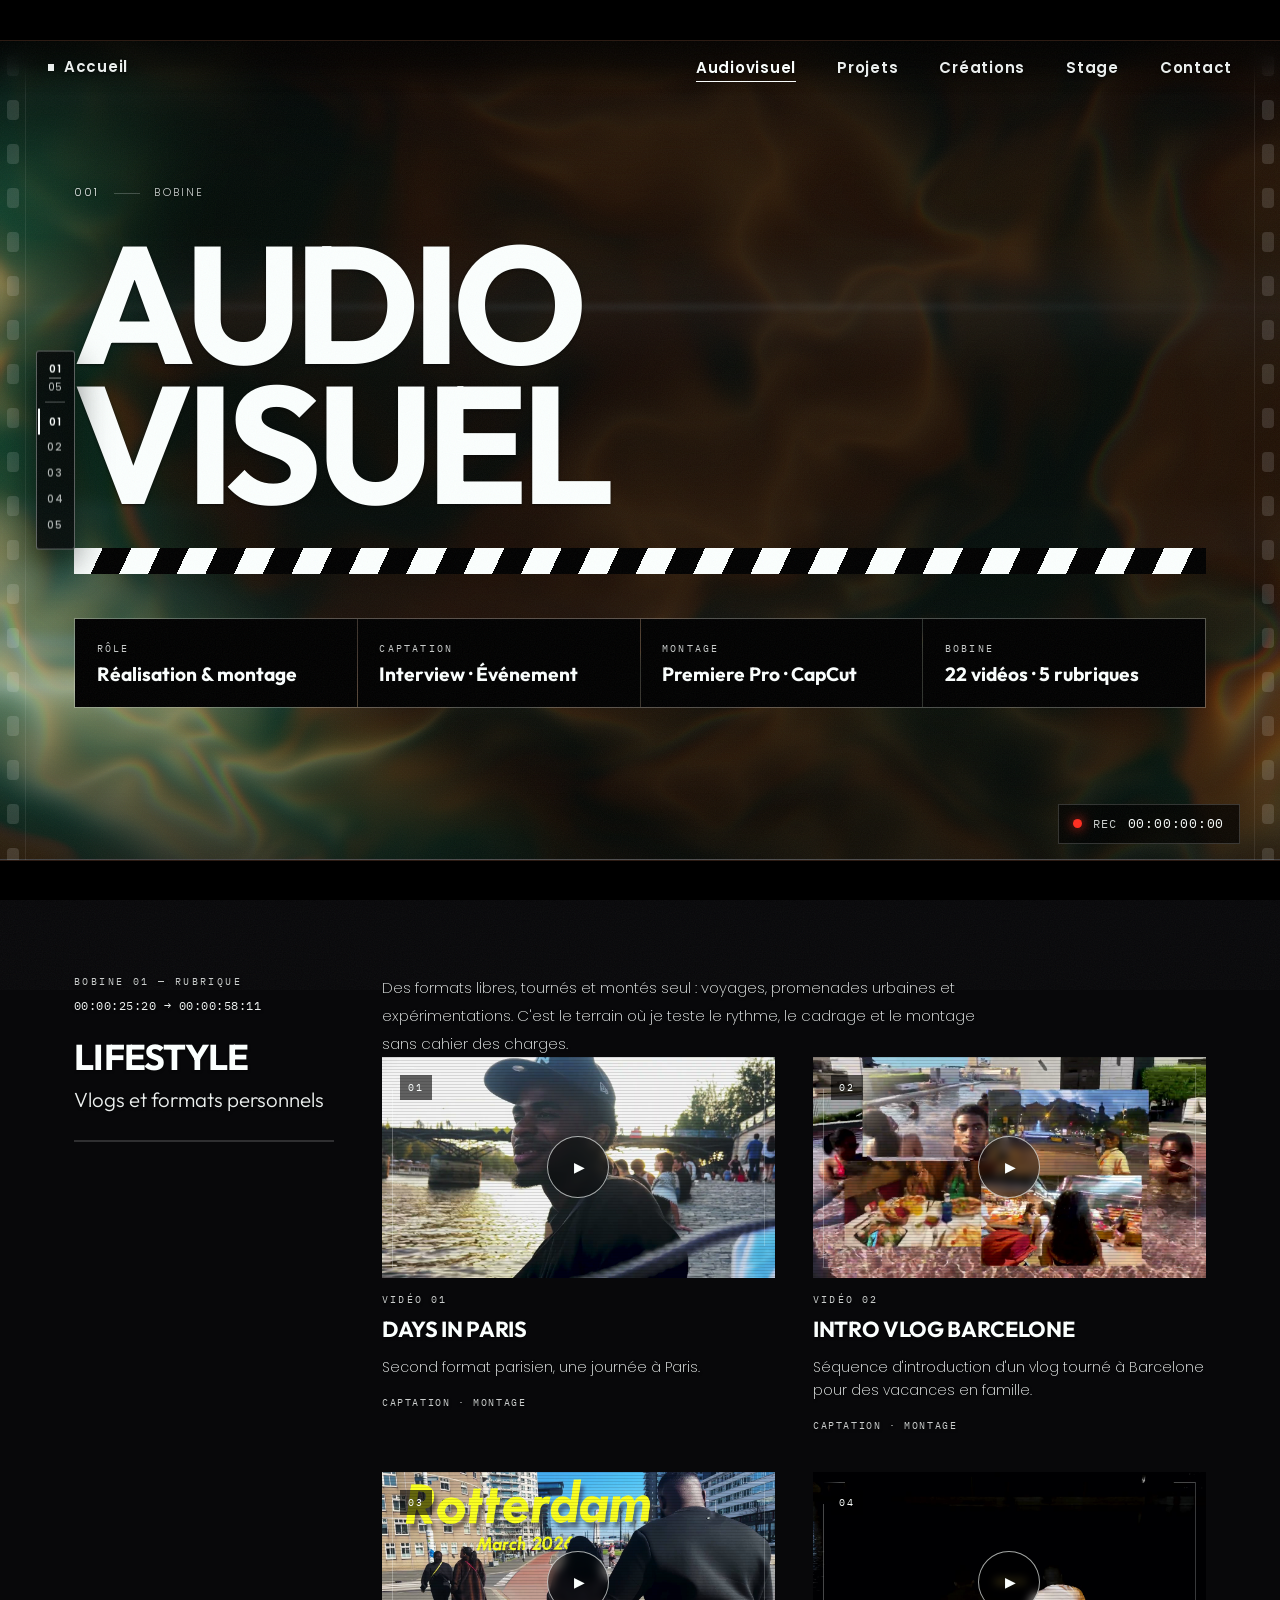
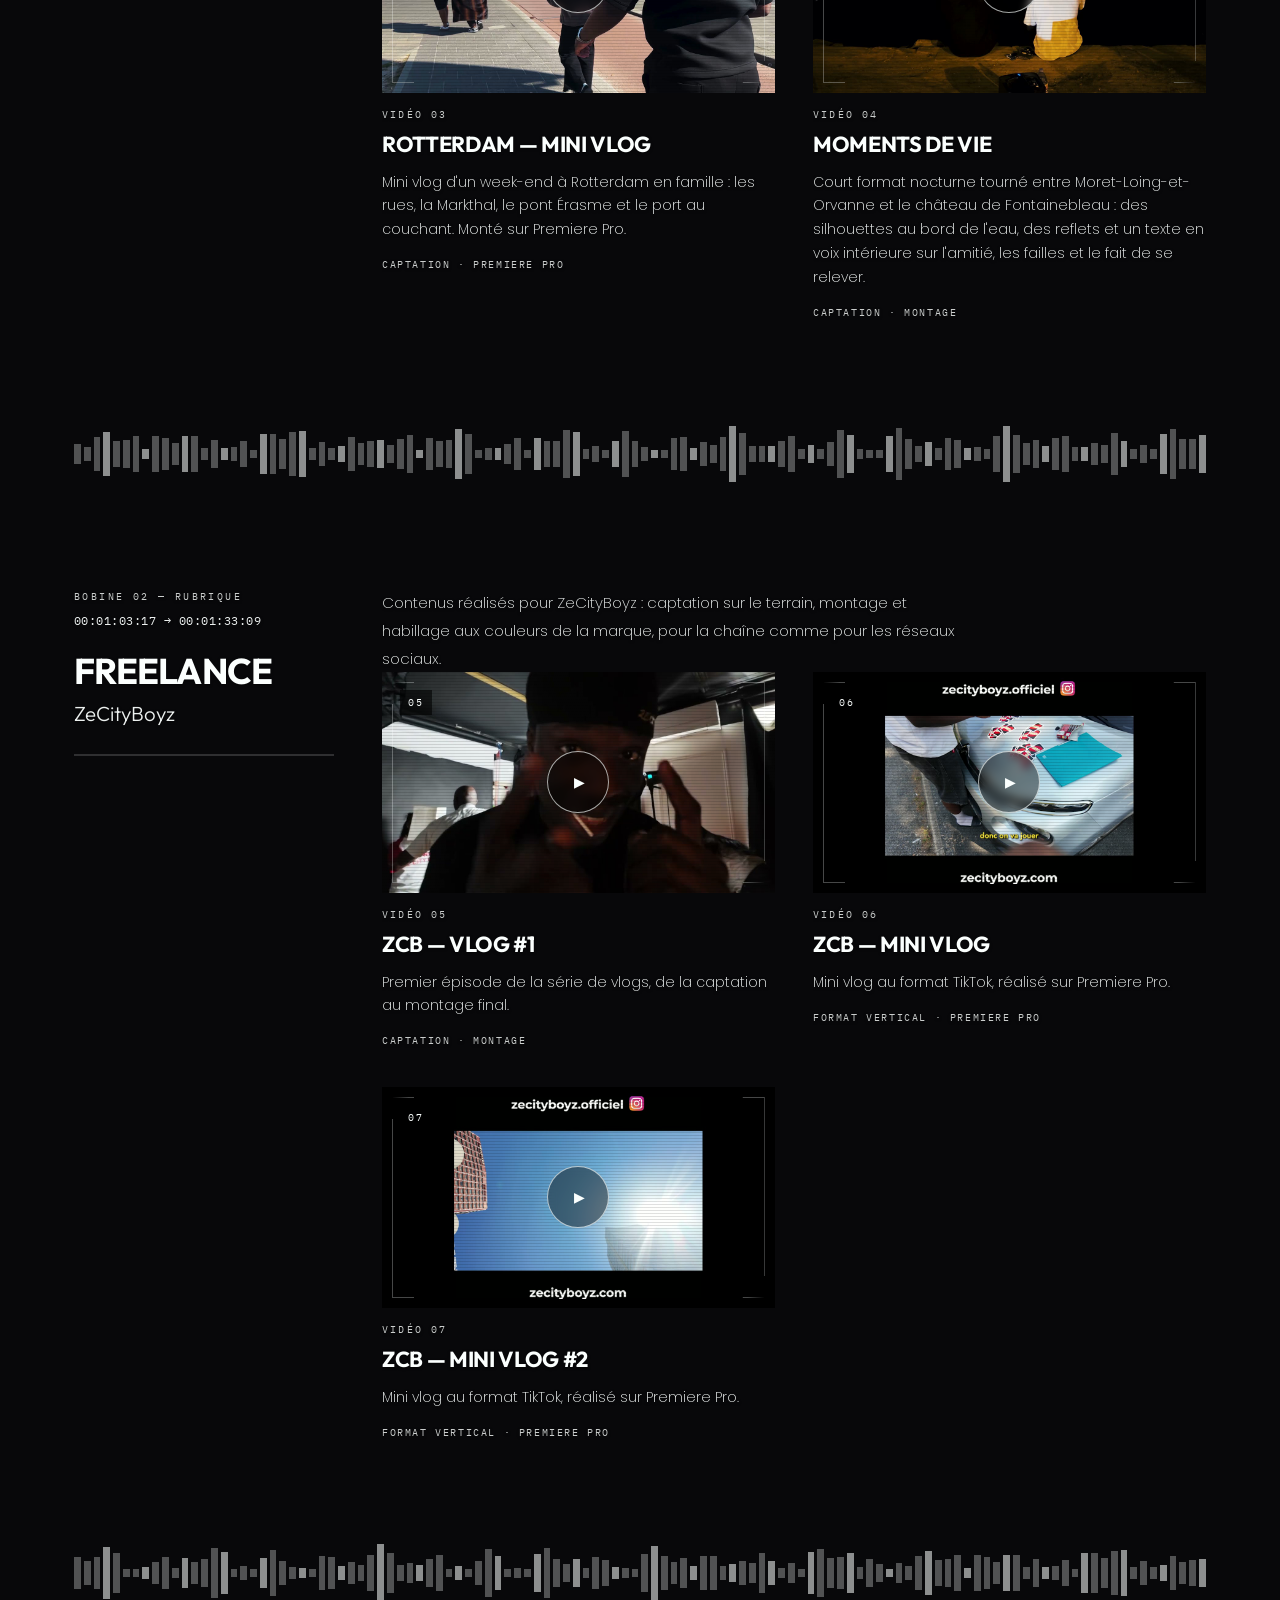
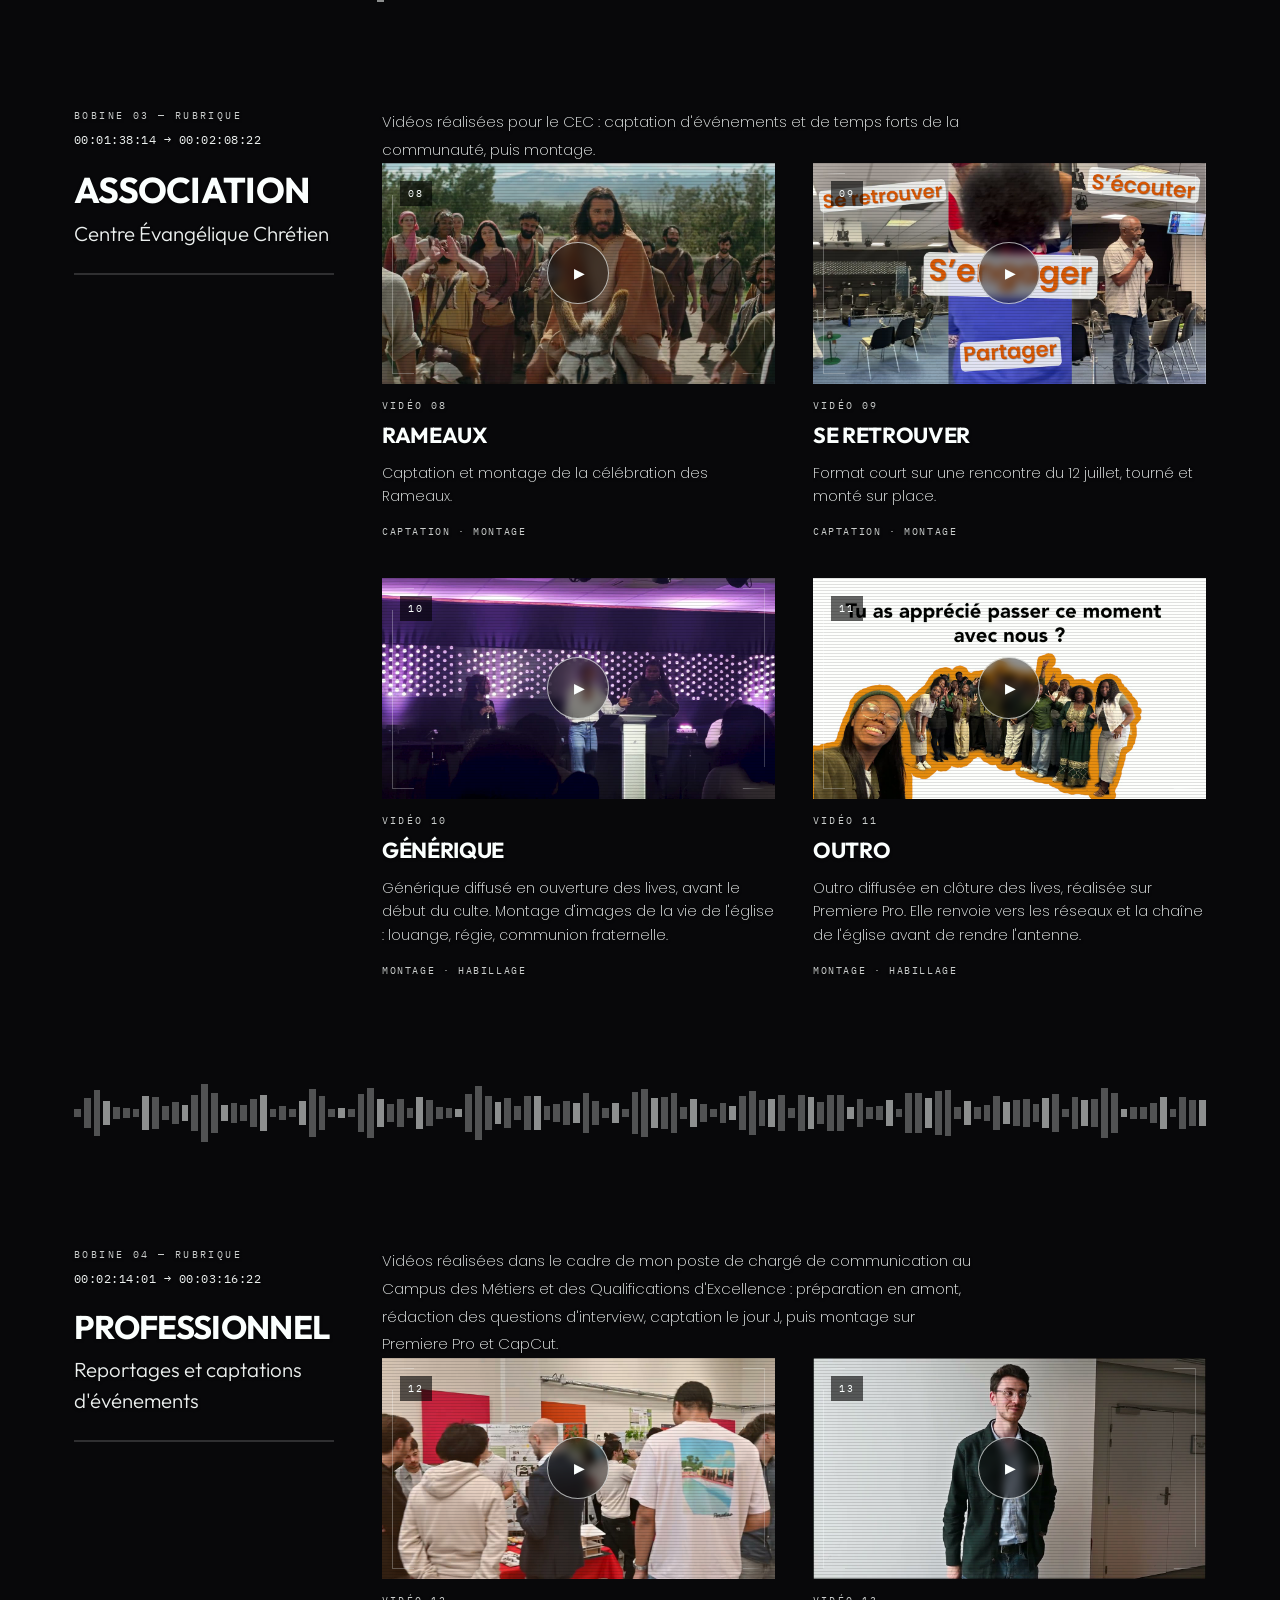
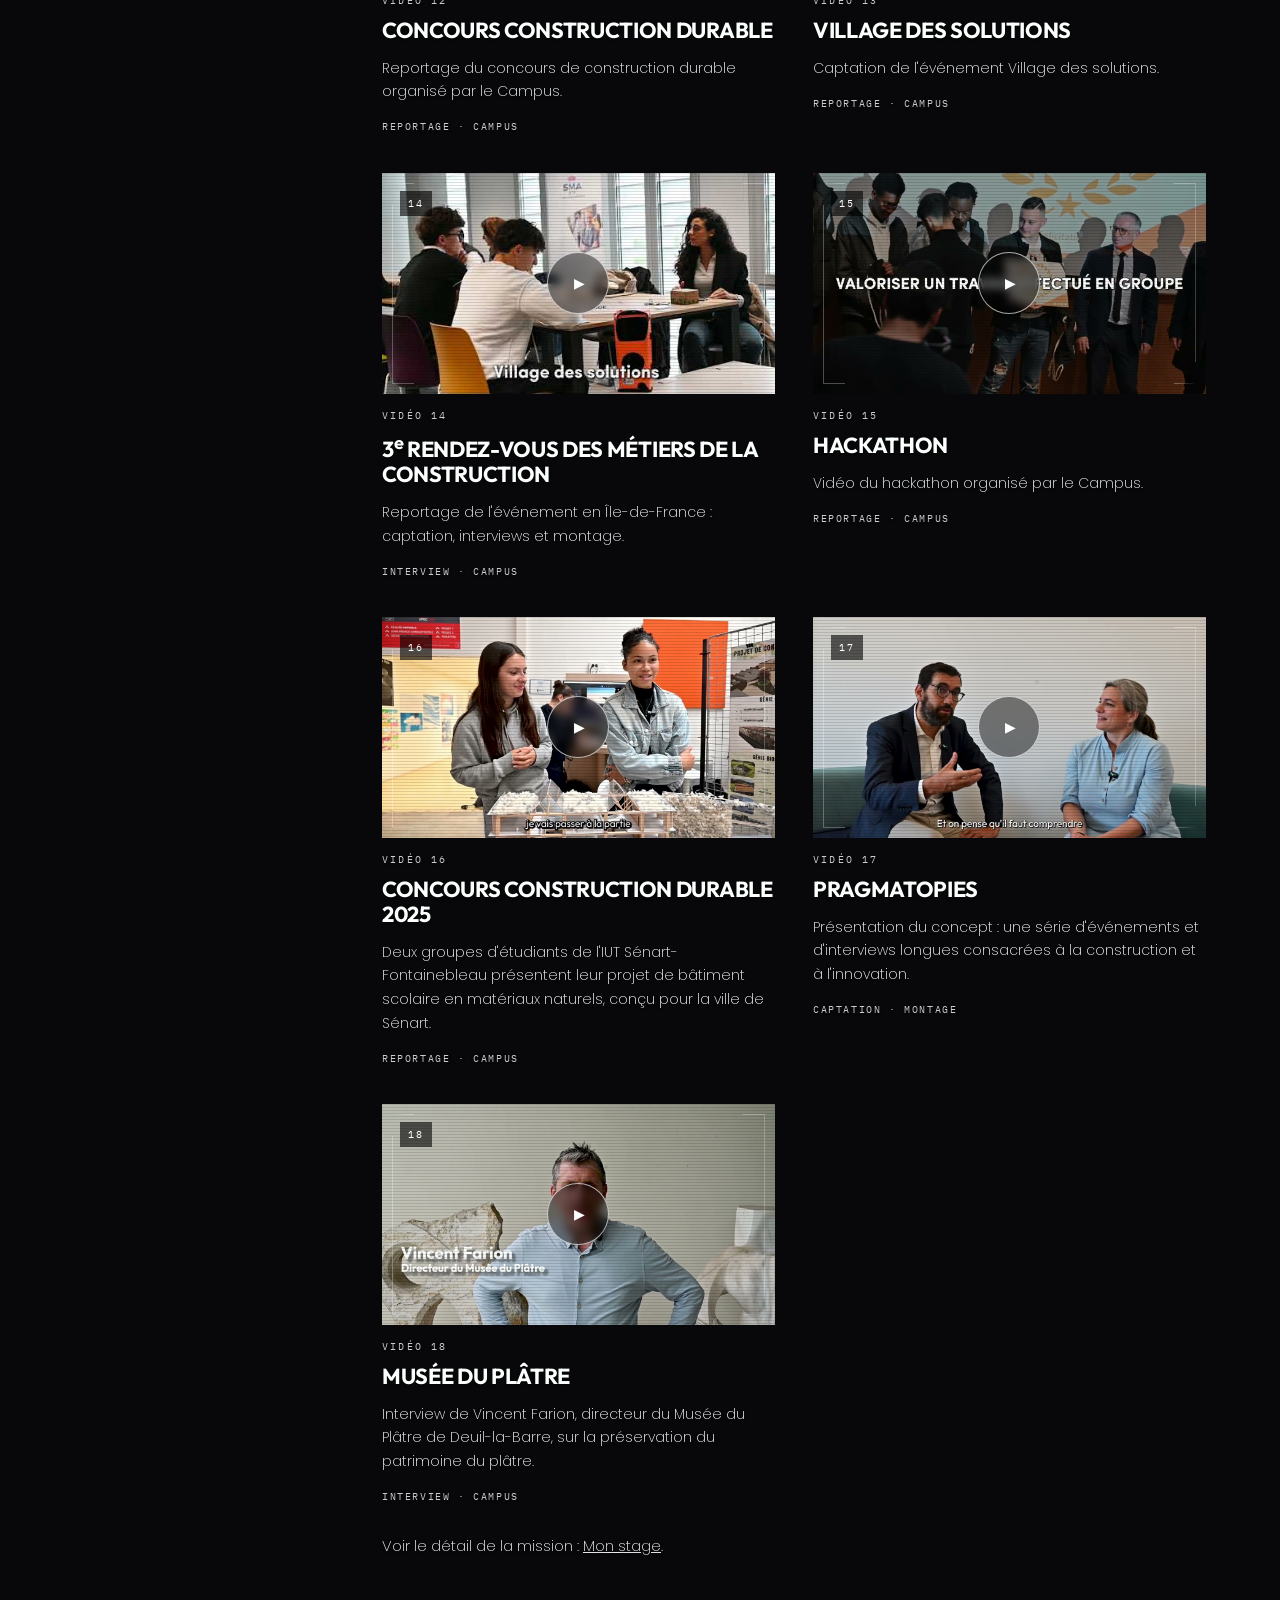
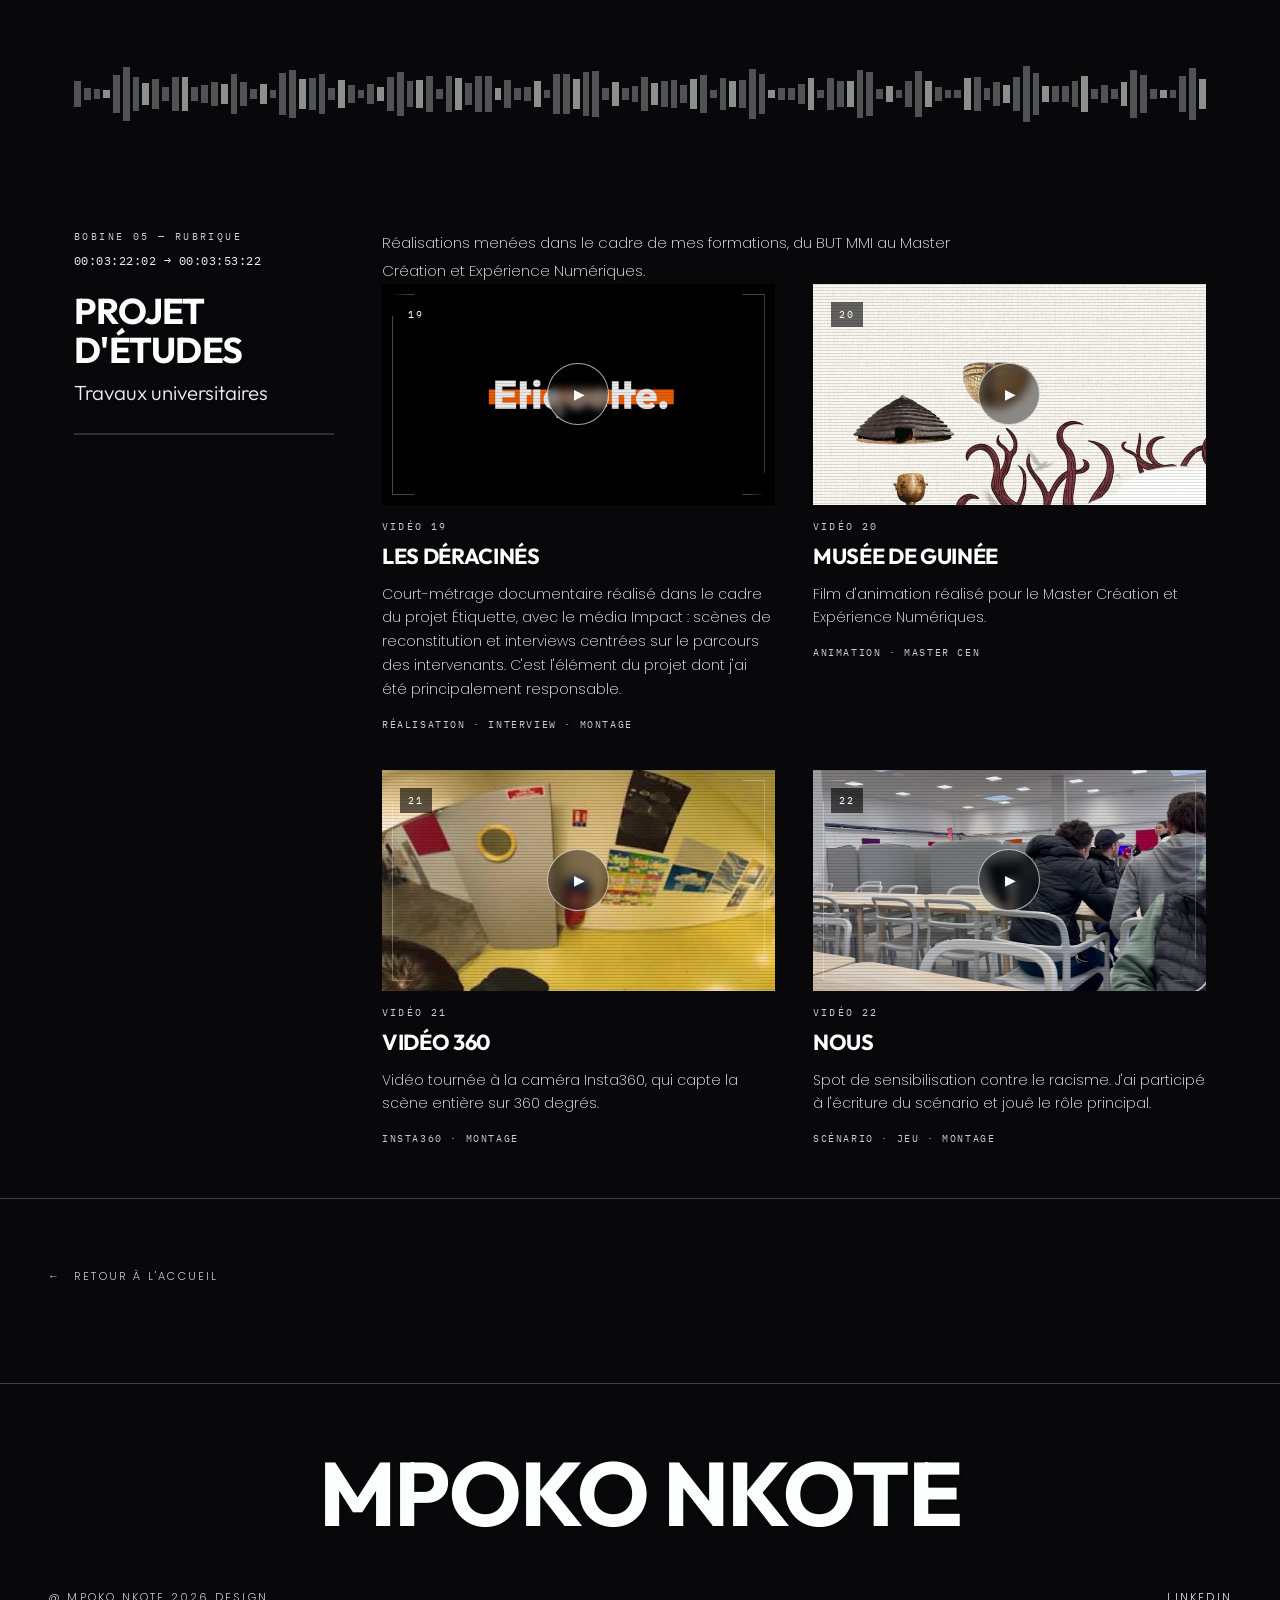
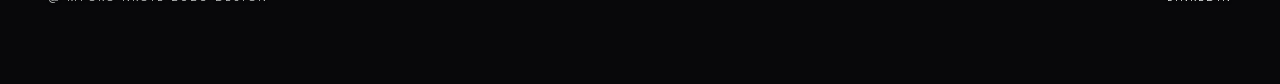
==== commit cd323925: "Ajoute Moments de vie en Lifestyle et en tête des projets récents Co-Authored-By: Claude Opus 5.5 <n" ====
--- a/audiovisuel.html
+++ b/audiovisuel.html
@@ -81,7 +81,7 @@
       </div>
       <div>
         <span class="slate__key">Bobine</span>
-        <span class="slate__val">21 vidéos · 5 rubriques</span>
+        <span class="slate__val">22 vidéos · 5 rubriques</span>
       </div>
     </div>
   </section>
@@ -144,6 +144,19 @@
           <span class="vid__meta">Captation · Premiere Pro</span>
         </div>
 
+        <div class="vid reveal reveal--up" data-delay="3">
+          <button class="vid__frame monitor" data-src="assets/video/moments-de-vie.mp4" data-titre="Moments de vie"
+                  aria-label="Lire la vidéo Moments de vie">
+            <span class="monitor__tag">04</span>
+            <img src="assets/img/video/moments-de-vie.jpg" alt="" loading="lazy">
+            <span class="vid__play"><i>&#9654;</i></span>
+          </button>
+          <span class="vid__num">Vidéo 04</span>
+          <h3 class="vid__title">MOMENTS DE VIE</h3>
+          <p class="vid__desc">Court format nocturne tourné entre Moret-Loing-et-Orvanne et le château de Fontainebleau : des silhouettes au bord de l'eau, des reflets et un texte en voix intérieure sur l'amitié, les failles et le fait de se relever.</p>
+          <span class="vid__meta">Captation · Montage</span>
+        </div>
+
       </div>
     </div>
   </article>
@@ -170,11 +183,11 @@
         <div class="vid reveal reveal--up">
           <button class="vid__frame monitor" data-yt="V4X60-7GpFU" data-titre="ZCB — Vlog #1"
                   aria-label="Lire la vidéo ZCB — Vlog #1">
-            <span class="monitor__tag">04</span>
+            <span class="monitor__tag">05</span>
             <img src="assets/img/video/zcb-vlog.jpg" alt="" loading="lazy">
             <span class="vid__play"><i>▶</i></span>
           </button>
-          <span class="vid__num">Vidéo 04</span>
+          <span class="vid__num">Vidéo 05</span>
           <h3 class="vid__title">ZCB — VLOG&nbsp;#1</h3>
           <p class="vid__desc">Premier épisode de la série de vlogs, de la captation au montage final.</p>
           <span class="vid__meta">Captation · Montage</span>
@@ -183,11 +196,11 @@
         <div class="vid reveal reveal--up" data-delay="1">
           <button class="vid__frame monitor" data-src="assets/video/zcb-mini-1.mp4" data-titre="ZCB — Mini vlog"
                   aria-label="Lire le mini vlog ZCB">
-            <span class="monitor__tag">05</span>
+            <span class="monitor__tag">06</span>
             <img src="assets/img/video/zcb-mini-1.jpg" alt="" loading="lazy">
             <span class="vid__play"><i>&#9654;</i></span>
           </button>
-          <span class="vid__num">Vidéo 05</span>
+          <span class="vid__num">Vidéo 06</span>
           <h3 class="vid__title">ZCB — MINI VLOG</h3>
           <p class="vid__desc">Mini vlog au format TikTok, réalisé sur Premiere Pro.</p>
           <span class="vid__meta">Format vertical · Premiere Pro</span>
@@ -196,11 +209,11 @@
         <div class="vid reveal reveal--up" data-delay="2">
           <button class="vid__frame monitor" data-src="assets/video/zcb-mini-2.mp4" data-titre="ZCB — Mini vlog 2"
                   aria-label="Lire le second mini vlog ZCB">
-            <span class="monitor__tag">06</span>
+            <span class="monitor__tag">07</span>
             <img src="assets/img/video/zcb-mini-2.jpg" alt="" loading="lazy">
             <span class="vid__play"><i>&#9654;</i></span>
           </button>
-          <span class="vid__num">Vidéo 06</span>
+          <span class="vid__num">Vidéo 07</span>
           <h3 class="vid__title">ZCB — MINI VLOG&nbsp;#2</h3>
           <p class="vid__desc">Mini vlog au format TikTok, réalisé sur Premiere Pro.</p>
           <span class="vid__meta">Format vertical · Premiere Pro</span>
@@ -232,11 +245,11 @@
         <div class="vid reveal reveal--up">
           <button class="vid__frame monitor" data-src="assets/video/cec-rameaux.mp4" data-titre="Rameaux"
                   aria-label="Lire la vidéo Rameaux">
-            <span class="monitor__tag">07</span>
+            <span class="monitor__tag">08</span>
             <img src="assets/img/video/cec-rameaux.jpg" alt="" loading="lazy">
             <span class="vid__play"><i>&#9654;</i></span>
           </button>
-          <span class="vid__num">Vidéo 07</span>
+          <span class="vid__num">Vidéo 08</span>
           <h3 class="vid__title">RAMEAUX</h3>
           <p class="vid__desc">Captation et montage de la célébration des Rameaux.</p>
           <span class="vid__meta">Captation · Montage</span>
@@ -245,11 +258,11 @@
         <div class="vid reveal reveal--up" data-delay="1">
           <button class="vid__frame monitor" data-src="assets/video/cec-12-juillet.mp4" data-titre="Se retrouver"
                   aria-label="Lire la vidéo Se retrouver">
-            <span class="monitor__tag">08</span>
+            <span class="monitor__tag">09</span>
             <img src="assets/img/video/cec-12-juillet.jpg" alt="" loading="lazy">
             <span class="vid__play"><i>&#9654;</i></span>
           </button>
-          <span class="vid__num">Vidéo 08</span>
+          <span class="vid__num">Vidéo 09</span>
           <h3 class="vid__title">SE RETROUVER</h3>
           <p class="vid__desc">Format court sur une rencontre du 12 juillet, tourné et monté sur place.</p>
           <span class="vid__meta">Captation · Montage</span>
@@ -258,11 +271,11 @@
         <div class="vid reveal reveal--up" data-delay="2">
           <button class="vid__frame monitor" data-src="assets/video/cec-generique.mp4" data-titre="Générique du CEC"
                   aria-label="Lire le générique du CEC">
-            <span class="monitor__tag">09</span>
+            <span class="monitor__tag">10</span>
             <img src="assets/img/video/cec-generique.jpg" alt="" loading="lazy">
             <span class="vid__play"><i>&#9654;</i></span>
           </button>
-          <span class="vid__num">Vidéo 09</span>
+          <span class="vid__num">Vidéo 10</span>
           <h3 class="vid__title">GÉNÉRIQUE</h3>
           <p class="vid__desc">Générique diffusé en ouverture des lives, avant le début du culte. Montage d'images de la vie de l'église : louange, régie, communion fraternelle.</p>
           <span class="vid__meta">Montage · Habillage</span>
@@ -271,11 +284,11 @@
         <div class="vid reveal reveal--up" data-delay="3">
           <button class="vid__frame monitor" data-src="assets/video/cec-outro.mp4" data-titre="Outro des lives du CEC"
                   aria-label="Lire l'outro des lives du CEC">
-            <span class="monitor__tag">10</span>
+            <span class="monitor__tag">11</span>
             <img src="assets/img/video/cec-outro.jpg" alt="" loading="lazy">
             <span class="vid__play"><i>&#9654;</i></span>
           </button>
-          <span class="vid__num">Vidéo 10</span>
+          <span class="vid__num">Vidéo 11</span>
           <h3 class="vid__title">OUTRO</h3>
           <p class="vid__desc">Outro diffusée en clôture des lives, réalisée sur Premiere Pro. Elle renvoie vers les réseaux et la chaîne de l'église avant de rendre l'antenne.</p>
           <span class="vid__meta">Montage · Habillage</span>
@@ -307,11 +320,11 @@
         <div class="vid reveal reveal--up">
           <button class="vid__frame monitor" data-yt="lLltkxesWSk" data-titre="Concours construction durable"
                   aria-label="Lire la vidéo Concours construction durable">
-            <span class="monitor__tag">11</span>
+            <span class="monitor__tag">12</span>
             <img src="assets/img/video/concours-construction.jpg" alt="" loading="lazy">
             <span class="vid__play"><i>▶</i></span>
           </button>
-          <span class="vid__num">Vidéo 11</span>
+          <span class="vid__num">Vidéo 12</span>
           <h3 class="vid__title">CONCOURS CONSTRUCTION DURABLE</h3>
           <p class="vid__desc">Reportage du concours de construction durable organisé par le Campus.</p>
           <span class="vid__meta">Reportage · Campus</span>
@@ -320,11 +333,11 @@
         <div class="vid reveal reveal--up" data-delay="1">
           <button class="vid__frame monitor" data-yt="_NyMfvvAN4A" data-titre="Village des solutions"
                   aria-label="Lire la vidéo Village des solutions">
-            <span class="monitor__tag">12</span>
+            <span class="monitor__tag">13</span>
             <img src="assets/img/video/village-solutions.jpg" alt="" loading="lazy">
             <span class="vid__play"><i>▶</i></span>
           </button>
-          <span class="vid__num">Vidéo 12</span>
+          <span class="vid__num">Vidéo 13</span>
           <h3 class="vid__title">VILLAGE DES SOLUTIONS</h3>
           <p class="vid__desc">Captation de l'événement Village des solutions.</p>
           <span class="vid__meta">Reportage · Campus</span>
@@ -333,11 +346,11 @@
         <div class="vid reveal reveal--up" data-delay="2">
           <button class="vid__frame monitor" data-yt="hyN4eLp3NFI" data-titre="3e Rendez-vous des métiers de la construction en Île-de-France"
                   aria-label="Lire la vidéo 3e Rendez-vous des métiers de la construction">
-            <span class="monitor__tag">13</span>
+            <span class="monitor__tag">14</span>
             <img src="assets/img/video/rendez-vous-metiers.jpg" alt="" loading="lazy">
             <span class="vid__play"><i>▶</i></span>
           </button>
-          <span class="vid__num">Vidéo 13</span>
+          <span class="vid__num">Vidéo 14</span>
           <h3 class="vid__title">3<sup>e</sup> RENDEZ-VOUS DES MÉTIERS DE LA CONSTRUCTION</h3>
           <p class="vid__desc">Reportage de l'événement en Île-de-France : captation, interviews et montage.</p>
           <span class="vid__meta">Interview · Campus</span>
@@ -346,11 +359,11 @@
         <div class="vid reveal reveal--up" data-delay="3">
           <button class="vid__frame monitor" data-yt="8LsXFqbXkKM" data-titre="Hackathon vidéo"
                   aria-label="Lire la vidéo Hackathon">
-            <span class="monitor__tag">14</span>
+            <span class="monitor__tag">15</span>
             <img src="assets/img/video/hackathon.jpg" alt="" loading="lazy">
             <span class="vid__play"><i>▶</i></span>
           </button>
-          <span class="vid__num">Vidéo 14</span>
+          <span class="vid__num">Vidéo 15</span>
           <h3 class="vid__title">HACKATHON</h3>
           <p class="vid__desc">Vidéo du hackathon organisé par le Campus.</p>
           <span class="vid__meta">Reportage · Campus</span>
@@ -359,11 +372,11 @@
         <div class="vid reveal reveal--up">
           <button class="vid__frame monitor" data-yt="Kee2sH_Q9cI" data-titre="Concours Construction Durable 2025"
                   aria-label="Lire la vidéo Concours Construction Durable 2025">
-            <span class="monitor__tag">15</span>
+            <span class="monitor__tag">16</span>
             <img src="assets/img/video/concours-2025.jpg" alt="" loading="lazy">
             <span class="vid__play"><i>▶</i></span>
           </button>
-          <span class="vid__num">Vidéo 15</span>
+          <span class="vid__num">Vidéo 16</span>
           <h3 class="vid__title">CONCOURS CONSTRUCTION DURABLE 2025</h3>
           <p class="vid__desc">Deux groupes d'étudiants de l'IUT Sénart-Fontainebleau présentent leur projet de bâtiment scolaire en matériaux naturels, conçu pour la ville de Sénart.</p>
           <span class="vid__meta">Reportage · Campus</span>
@@ -372,11 +385,11 @@
         <div class="vid reveal reveal--up" data-delay="1">
           <button class="vid__frame monitor" data-yt="BvMyObVVvCU" data-titre="Pragmatopies : c'est quoi ?"
                   aria-label="Lire la vidéo Pragmatopies : c'est quoi ?">
-            <span class="monitor__tag">16</span>
+            <span class="monitor__tag">17</span>
             <img src="assets/img/video/pragmatopies.jpg" alt="" loading="lazy">
             <span class="vid__play"><i>▶</i></span>
           </button>
-          <span class="vid__num">Vidéo 16</span>
+          <span class="vid__num">Vidéo 17</span>
           <h3 class="vid__title">PRAGMATOPIES</h3>
           <p class="vid__desc">Présentation du concept : une série d'événements et d'interviews longues consacrées à la construction et à l'innovation.</p>
           <span class="vid__meta">Captation · Montage</span>
@@ -385,11 +398,11 @@
         <div class="vid reveal reveal--up" data-delay="2">
           <button class="vid__frame monitor" data-yt="5avlUaOp2ms" data-titre="Musée du Plâtre : interview de Vincent Farion"
                   aria-label="Lire la vidéo Musée du Plâtre, interview de Vincent Farion">
-            <span class="monitor__tag">17</span>
+            <span class="monitor__tag">18</span>
             <img src="assets/img/video/musee-platre.jpg" alt="" loading="lazy">
             <span class="vid__play"><i>▶</i></span>
           </button>
-          <span class="vid__num">Vidéo 17</span>
+          <span class="vid__num">Vidéo 18</span>
           <h3 class="vid__title">MUSÉE DU PLÂTRE</h3>
           <p class="vid__desc">Interview de Vincent Farion, directeur du Musée du Plâtre de Deuil-la-Barre, sur la préservation du patrimoine du plâtre.</p>
           <span class="vid__meta">Interview · Campus</span>
@@ -425,11 +438,11 @@
         <div class="vid reveal reveal--up">
           <button class="vid__frame monitor" data-yt="hHxMSVSHUks" data-titre="Les Déracinés"
                   aria-label="Lire la vidéo Les Déracinés">
-            <span class="monitor__tag">18</span>
+            <span class="monitor__tag">19</span>
             <img src="assets/img/video/deracines.jpg" alt="" loading="lazy">
             <span class="vid__play"><i>&#9654;</i></span>
           </button>
-          <span class="vid__num">Vidéo 18</span>
+          <span class="vid__num">Vidéo 19</span>
           <h3 class="vid__title">LES DÉRACINÉS</h3>
           <p class="vid__desc">Court-métrage documentaire réalisé dans le cadre du projet Étiquette, avec le média Impact : scènes de reconstitution et interviews centrées sur le parcours des intervenants. C'est l'élément du projet dont j'ai été principalement responsable.</p>
           <span class="vid__meta">Réalisation · Interview · Montage</span>
@@ -438,11 +451,11 @@
         <div class="vid reveal reveal--up" data-delay="1">
           <button class="vid__frame monitor" data-src="assets/video/musee-guinee.mp4" data-titre="Musée de Guinée"
                   aria-label="Lire la vidéo Musée de Guinée">
-            <span class="monitor__tag">19</span>
+            <span class="monitor__tag">20</span>
             <img src="assets/img/video/musee-guinee.jpg" alt="" loading="lazy">
             <span class="vid__play"><i>&#9654;</i></span>
           </button>
-          <span class="vid__num">Vidéo 19</span>
+          <span class="vid__num">Vidéo 20</span>
           <h3 class="vid__title">MUSÉE DE GUINÉE</h3>
           <p class="vid__desc">Film d'animation réalisé pour le Master Création et Expérience Numériques.</p>
           <span class="vid__meta">Animation · Master CEN</span>
@@ -451,11 +464,11 @@
         <div class="vid reveal reveal--up" data-delay="2">
           <button class="vid__frame monitor" data-yt="0oQpwA1qMJ0" data-titre="Vidéo 360"
                   aria-label="Lire la vidéo Vidéo 360">
-            <span class="monitor__tag">20</span>
+            <span class="monitor__tag">21</span>
             <img src="assets/img/video/realite-virtuelle.jpg" alt="" loading="lazy">
             <span class="vid__play"><i>&#9654;</i></span>
           </button>
-          <span class="vid__num">Vidéo 20</span>
+          <span class="vid__num">Vidéo 21</span>
           <h3 class="vid__title">VIDÉO 360</h3>
           <p class="vid__desc">Vidéo tournée à la caméra Insta360, qui capte la scène entière sur 360 degrés.</p>
           <span class="vid__meta">Insta360 · Montage</span>
@@ -464,11 +477,11 @@
         <div class="vid reveal reveal--up" data-delay="3">
           <button class="vid__frame monitor" data-src="assets/video/spot-nous.mp4" data-titre="Spot Nous"
                   aria-label="Lire la vidéo Spot Nous">
-            <span class="monitor__tag">21</span>
+            <span class="monitor__tag">22</span>
             <img src="assets/img/video/spot-nous.jpg" alt="" loading="lazy">
             <span class="vid__play"><i>&#9654;</i></span>
           </button>
-          <span class="vid__num">Vidéo 21</span>
+          <span class="vid__num">Vidéo 22</span>
           <h3 class="vid__title">NOUS</h3>
           <p class="vid__desc">Spot de sensibilisation contre le racisme. J'ai participé à l'écriture du scénario et joué le rôle principal.</p>
           <span class="vid__meta">Scénario · Jeu · Montage</span>
--- a/css/style.css
+++ b/css/style.css
@@ -619,20 +619,22 @@
    d'origine. La bande large des projets (3,34:1) convient à un logo
    posé sur son fond, jamais à un photogramme — elle couperait les
    têtes. Le 16/9 est le seul cadre honnête pour de la vidéo. */
+/* Six demi-colonnes, chaque carte en prend deux : trois par rangée,
+   et les deux de la seconde rangée peuvent se caler d'une demi-colonne
+   pour rester centrées, en écho au titre de section. */
 .projects__row--bobine{
-  grid-template-columns: repeat(3, 1fr);
+  grid-template-columns: repeat(6, 1fr);
   row-gap: clamp(1.75rem, 3.5vw, 2.75rem);
 }
+.projects__row--bobine .project{ grid-column: span 2; }
 .projects__row--bobine .project__media img{ aspect-ratio: 16 / 9; }
-
-/* La quatrième passe sur une seconde rangée, calée sur la colonne
-   du milieu : seule à gauche d'une rangée vide, elle aurait l'air
-   orpheline. Centrée, elle répond au titre de section, lui aussi centré. */
-.projects__row--bobine .project:nth-child(4){ grid-column: 2; }
+.projects__row--bobine .project:nth-child(4){ grid-column: 2 / span 2; }
 
 @media (max-width: 1100px){
-  .projects__row--bobine{ grid-template-columns: repeat(2, 1fr); }
-  .projects__row--bobine .project:nth-child(4){ grid-column: auto; }
+  /* deux par rangée ; la cinquième, seule, se centre */
+  .projects__row--bobine{ grid-template-columns: repeat(4, 1fr); }
+  .projects__row--bobine .project:nth-child(4){ grid-column: span 2; }
+  .projects__row--bobine .project:nth-child(5){ grid-column: 2 / span 2; }
 }
 
 /* le renvoi vers la bobine complète, sous la rangée */
@@ -1067,46 +1069,25 @@
   padding-left: clamp(0rem, 3vw, 2.75rem);
 }
 
+/* Le pourcentage et la jauge ont disparu : l'icône n'a plus de
+   voisin à qui céder la moitié de la rangée, elle se centre. */
 .soft__row{
   flex: 1;
   display: flex;
   align-items: center;
-  justify-content: space-between;
-  gap: 1rem;
-}
-/* Non cliquables : couleur permanente. */
+  justify-content: center;
+}
+/* Non cliquables : couleur permanente.
+   Cadre carré et non hauteur libre : les marques n'ont pas toutes les
+   mêmes proportions — celle de CapCut est une fois et demie plus large
+   que haute — et à hauteur égale la plus allongée écrasait les autres.
+   En les inscrivant toutes dans le même carré, c'est l'encombrement
+   qui s'aligne, quelle que soit la forme. */
 .soft__row img{
-  width: auto;
+  width: clamp(64px, 8.3vw, 107px);
   height: clamp(64px, 8.3vw, 107px);
   object-fit: contain;
 }
-.soft__row .soft__icon--tall{ height: clamp(84px, 13.6vw, 174px); }
-
-.soft__level{
-  font-family: var(--display);
-  font-weight: 700;
-  font-size: clamp(1.25rem, 2vw, 1.875rem);
-  line-height: 1;
-  font-variant-numeric: tabular-nums;
-}
-
-/* Jauge : un simple filet qui se trace jusqu'au niveau annoncé */
-.soft__gauge{
-  display: block;
-  height: 1px;
-  background: var(--line);
-  margin-top: auto;
-}
-.soft__gauge i{
-  display: block;
-  width: var(--w, 0%);
-  height: 100%;
-  background: var(--white);
-  transform: scaleX(0);
-  transform-origin: left;
-  transition: transform 1.4s var(--ease) .25s;
-}
-.soft.is-visible .soft__gauge i{ transform: scaleX(1); }
 
 /* =========================================================
    DIPLÔMES
@@ -2107,6 +2088,7 @@
   /* la rangée de vidéos a sa propre règle, plus spécifique : il faut
      la neutraliser ici, sinon trois colonnes minuscules sur téléphone */
   .projects__row--bobine{ grid-template-columns: 1fr; }
+  .projects__row--bobine .project:nth-child(n){ grid-column: auto; }
   .project__media img{ aspect-ratio: 16 / 10; }
   .project--wide .project__media img{ aspect-ratio: 16 / 9; }
 
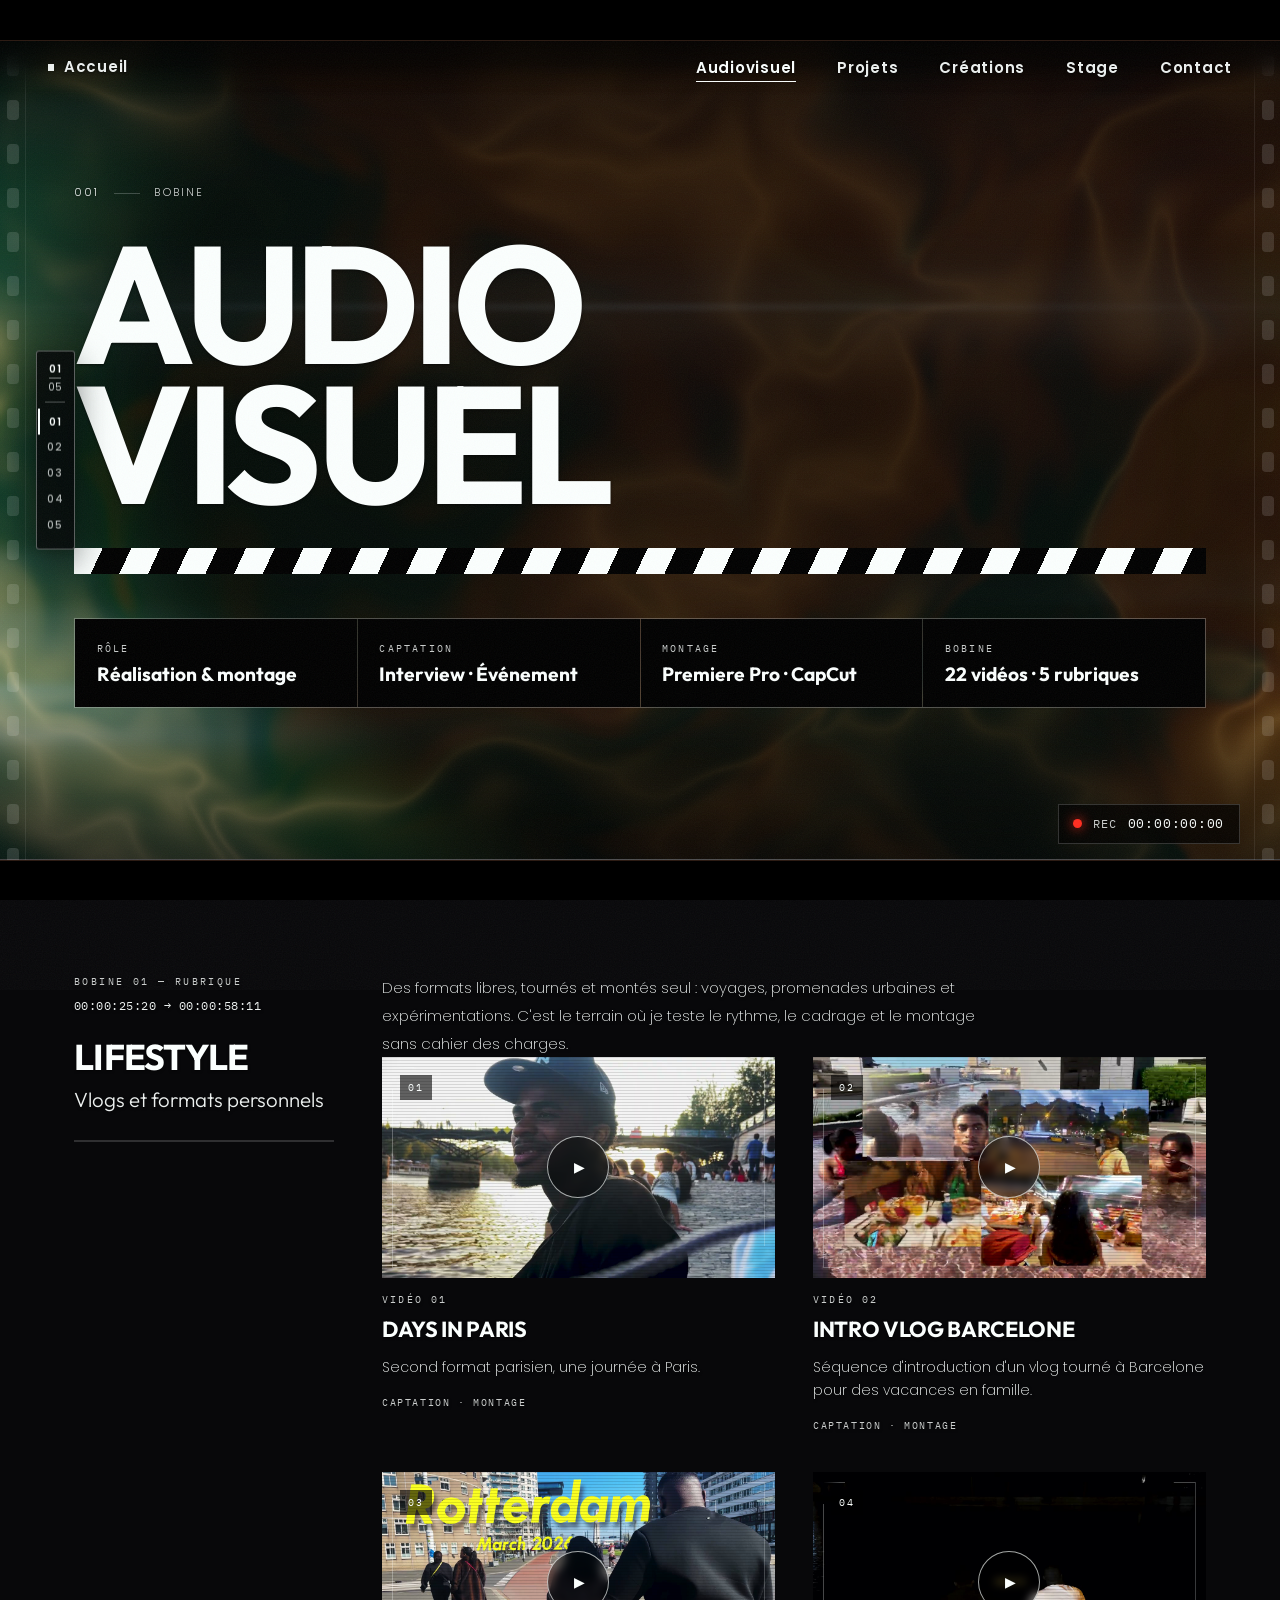
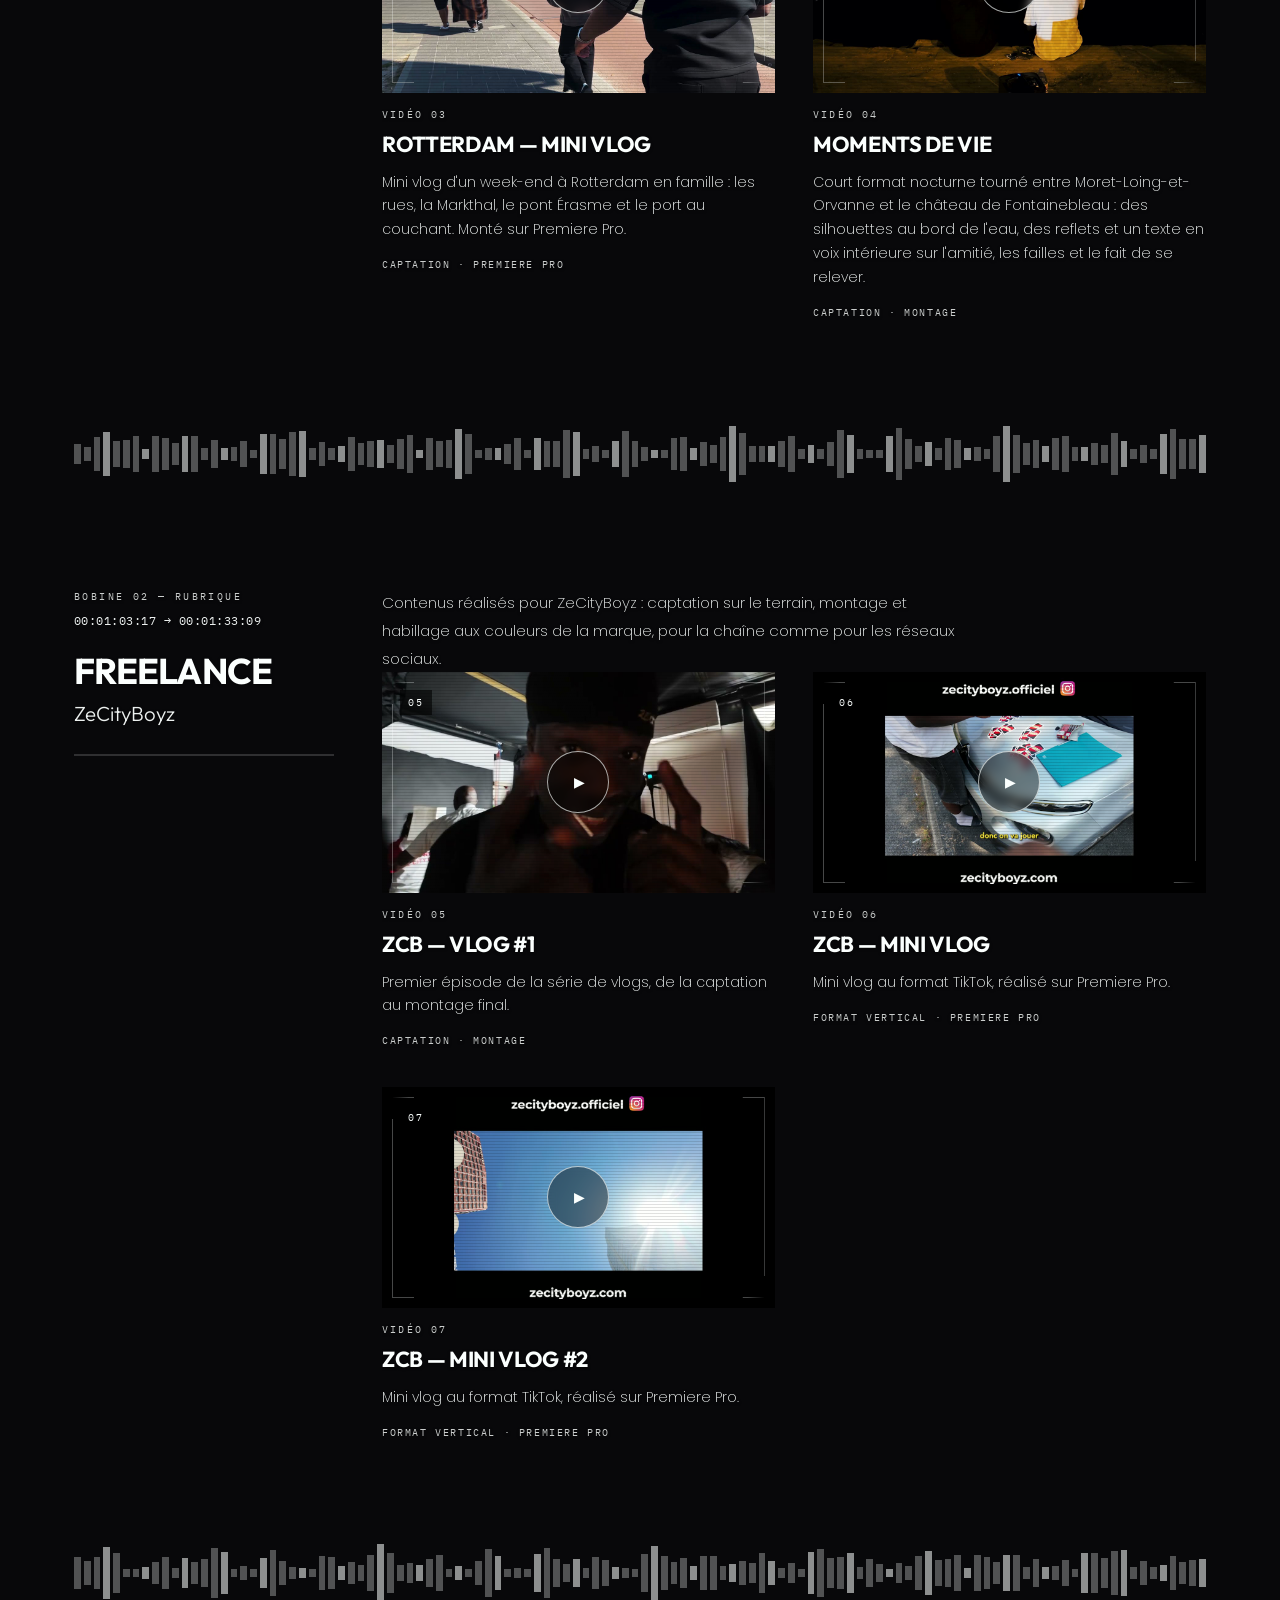
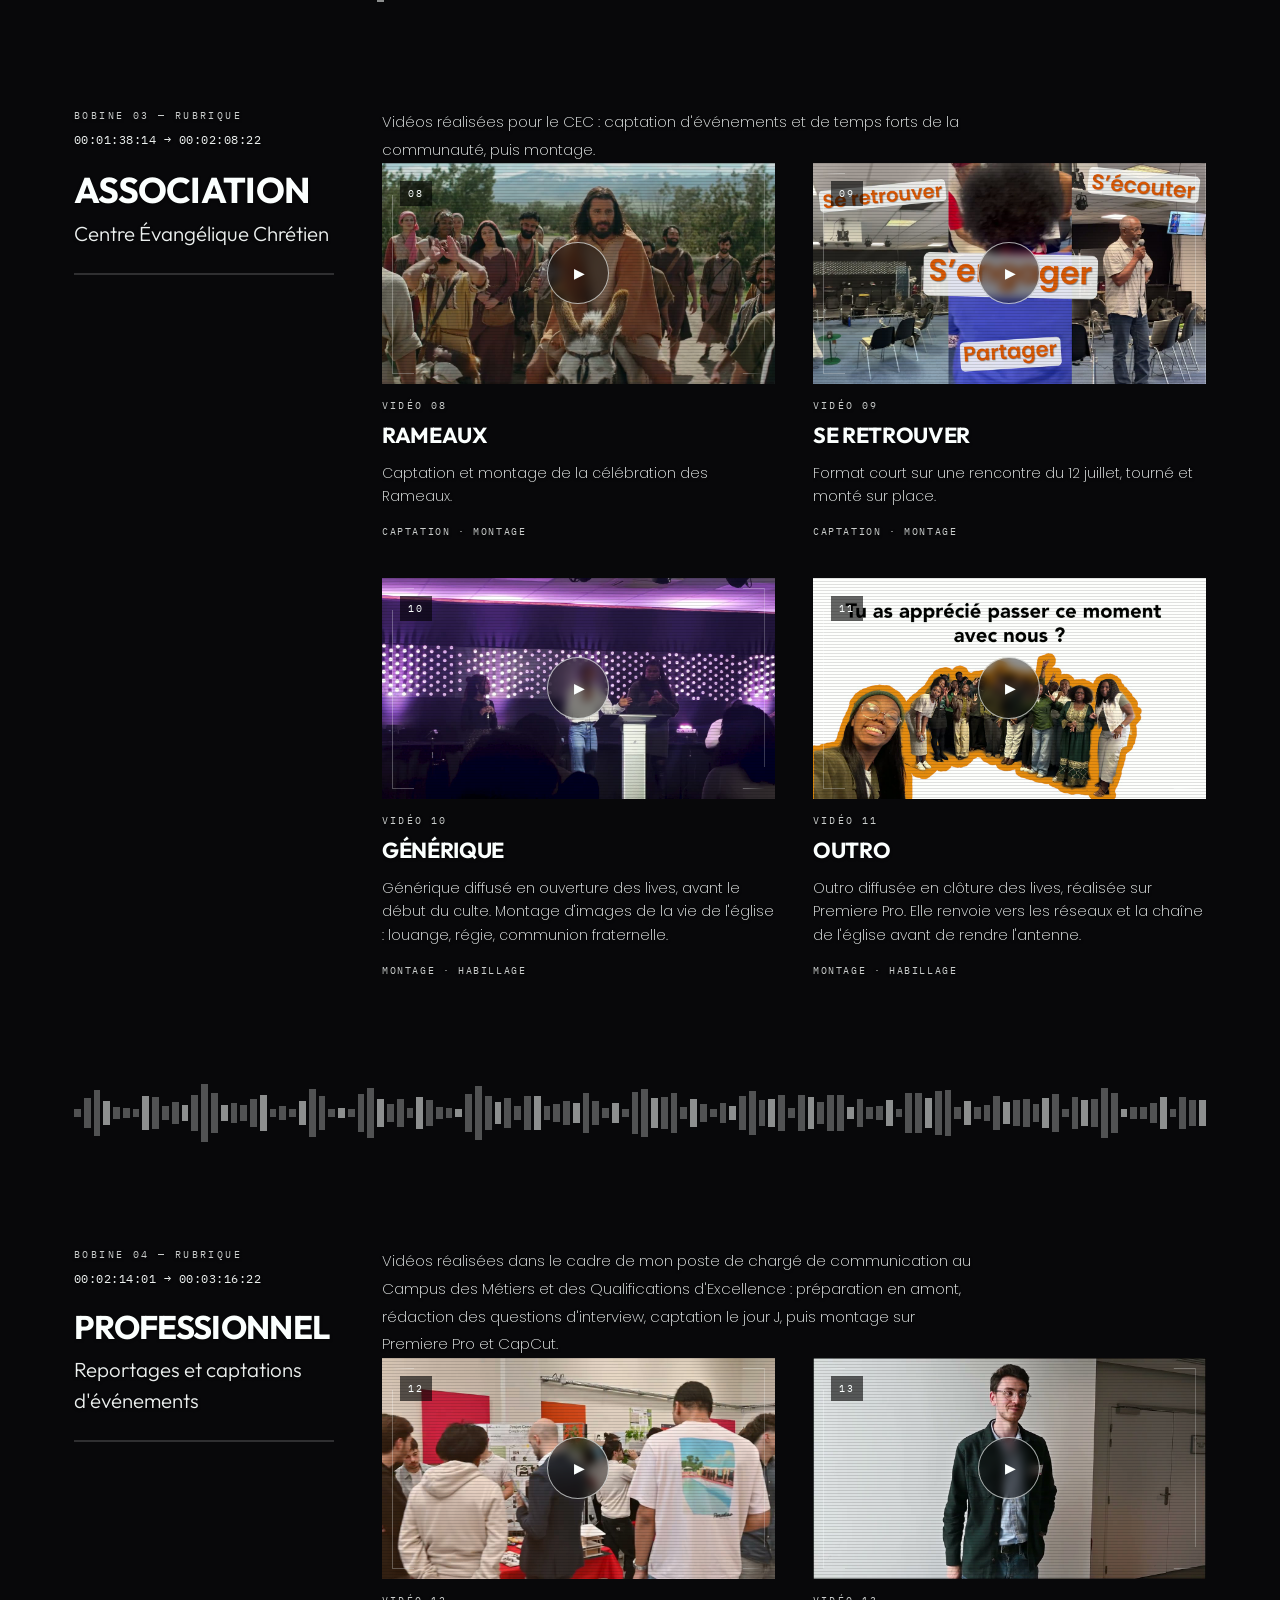
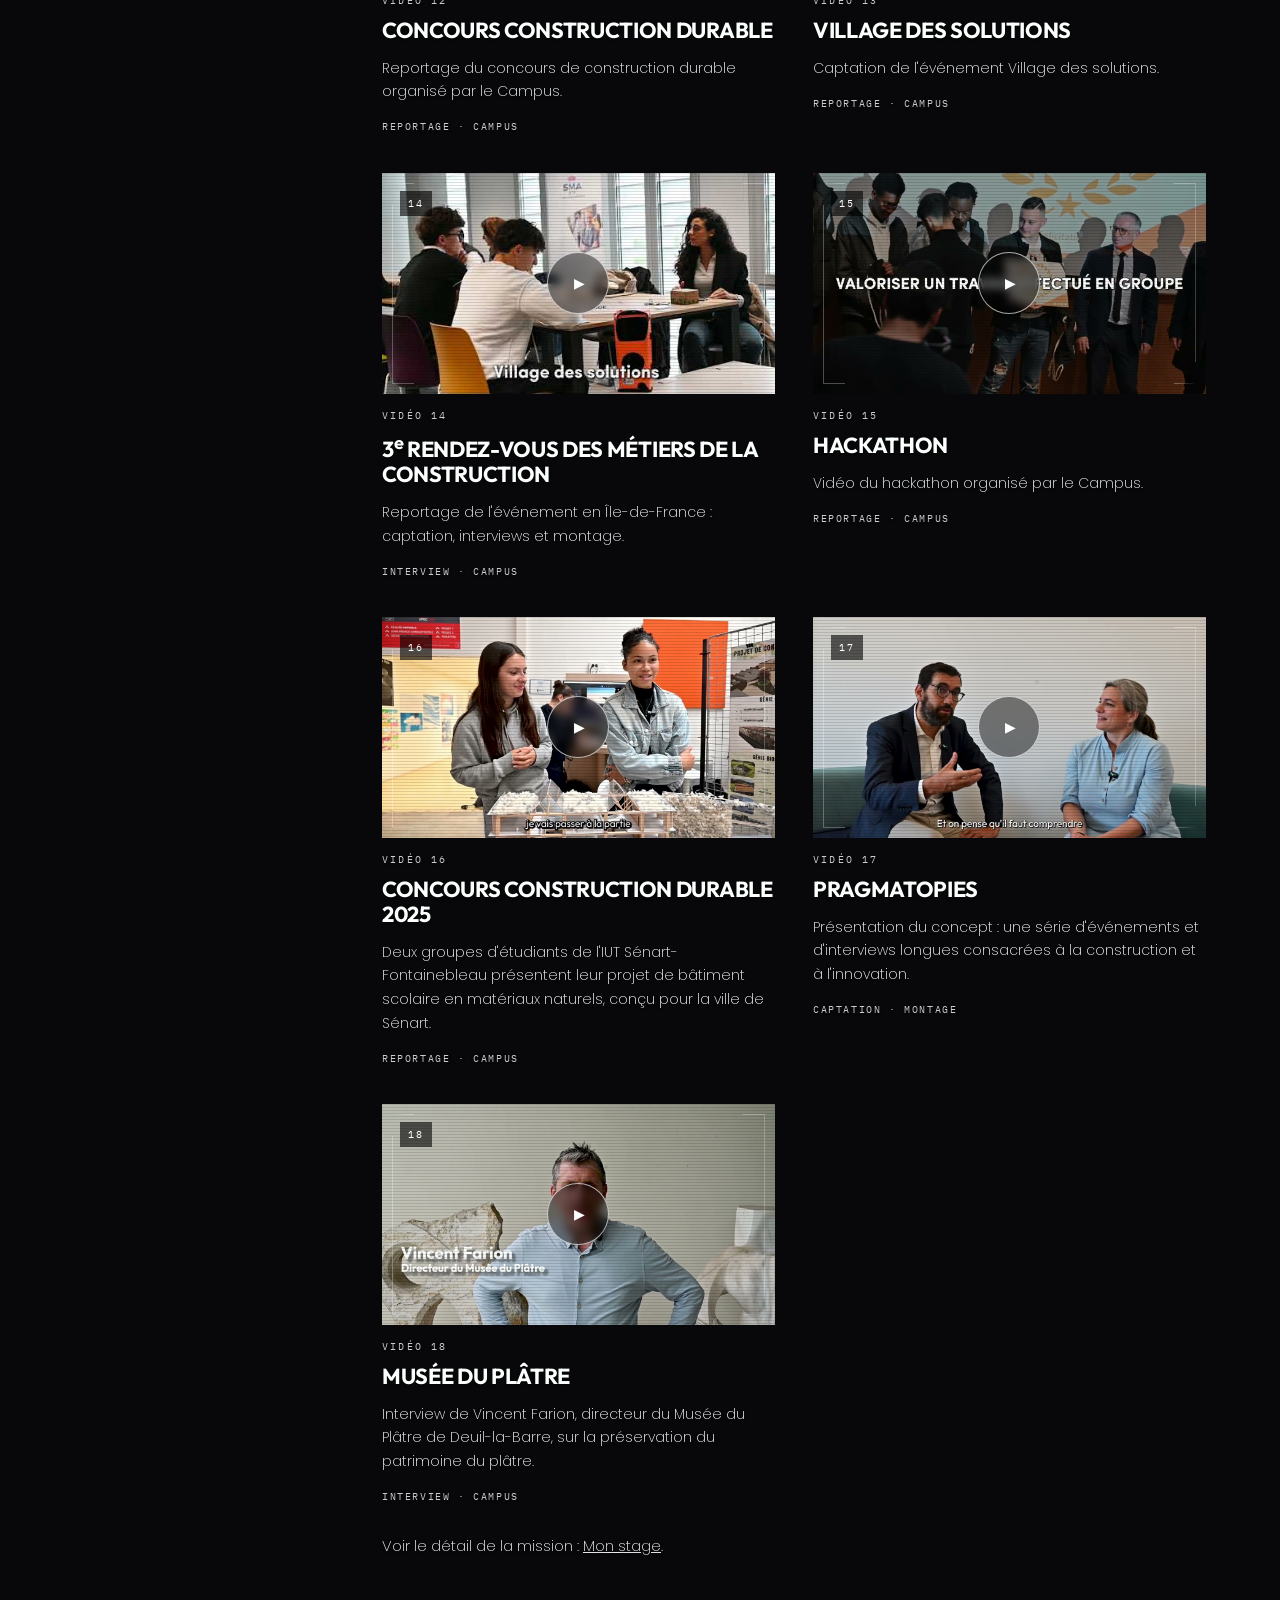
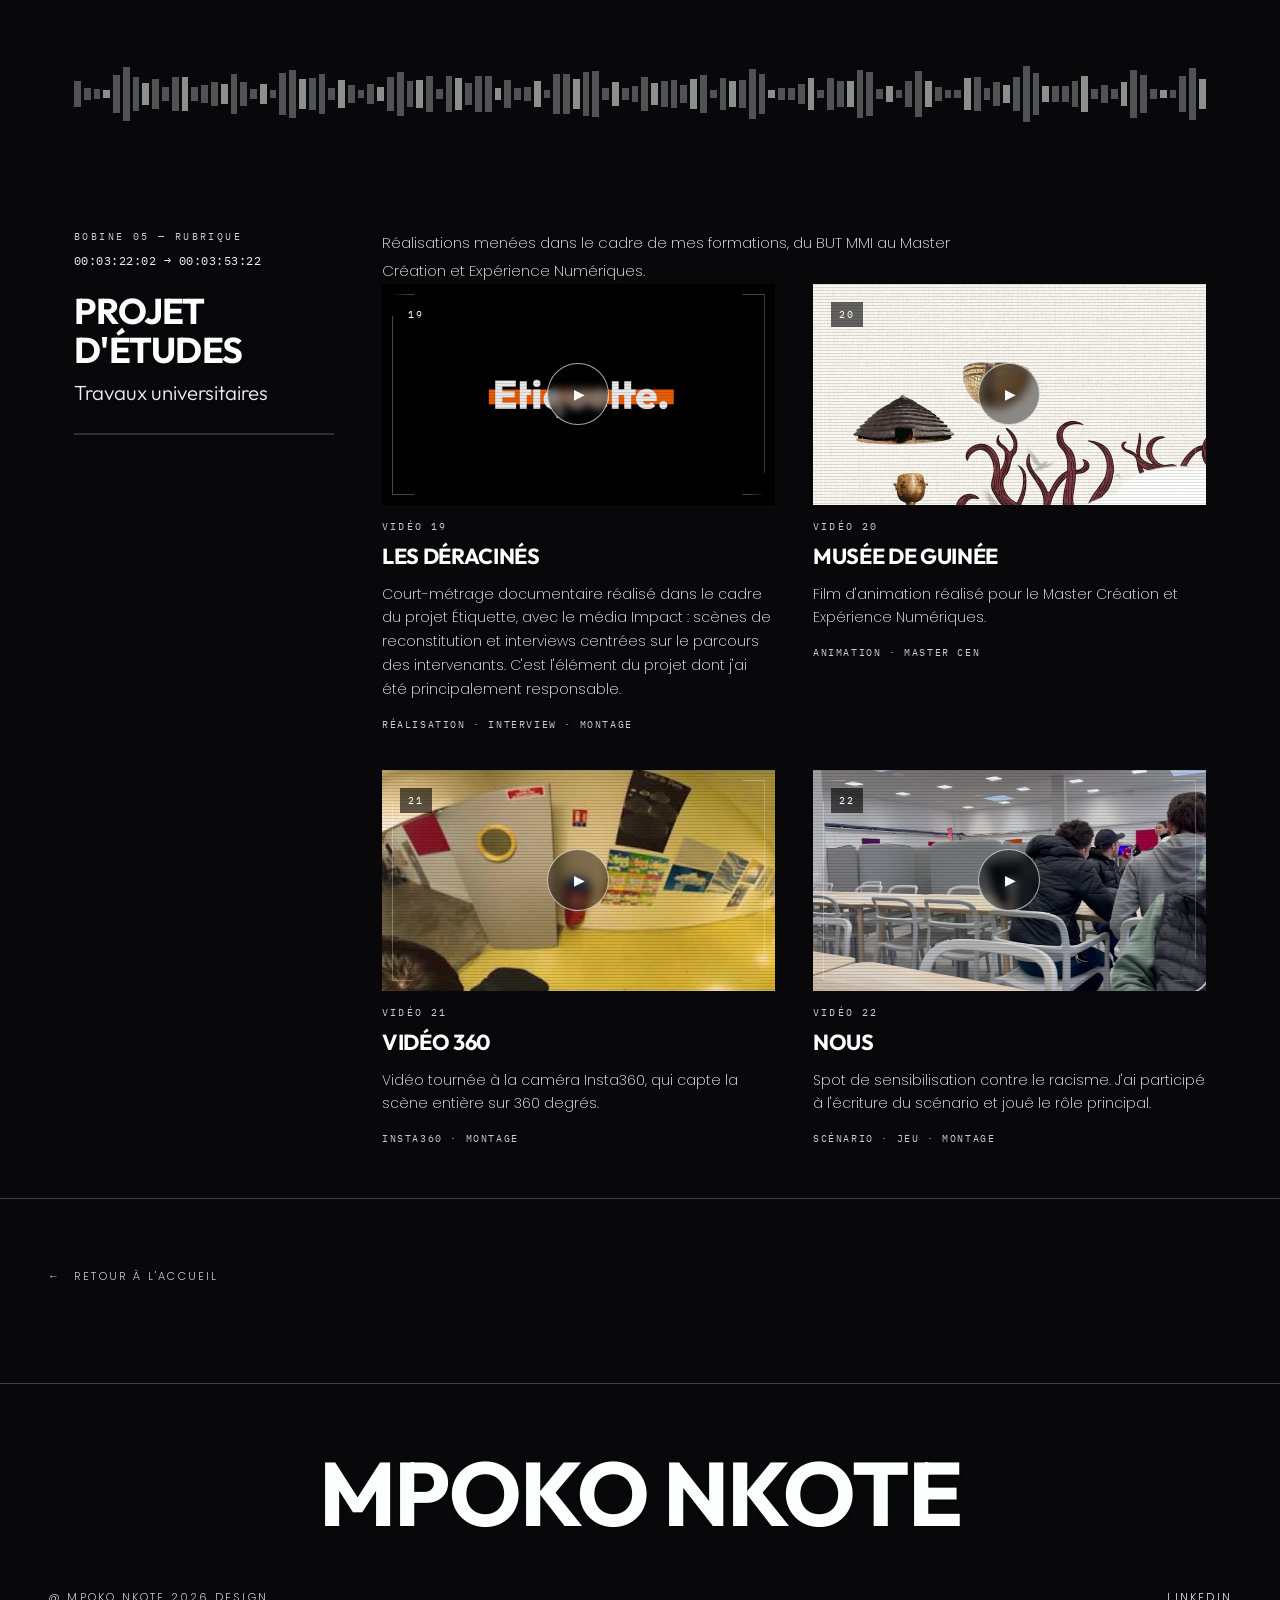
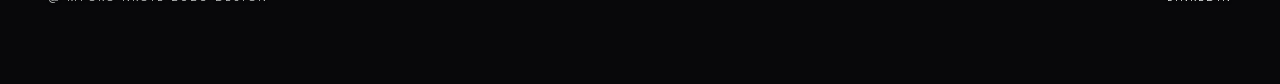
==== commit 1db9e2cb: "Versionne CSS et JS pour éviter l'ancienne mise en page en cache Co-Authored-By: Claude Opus 5.5 <no" ====
--- a/audiovisuel.html
+++ b/audiovisuel.html
@@ -10,8 +10,8 @@
 <link rel="preconnect" href="https://fonts.gstatic.com" crossorigin>
 <link href="https://fonts.googleapis.com/css2?family=Outfit:wght@300;400;600;700&family=Poppins:wght@200;300;400;600&family=IBM+Plex+Mono:wght@400;500&display=swap" rel="stylesheet">
 
-<link rel="stylesheet" href="css/style.css">
-<link rel="stylesheet" href="css/audiovisuel.css">
+<link rel="stylesheet" href="css/style.css?v=20261006">
+<link rel="stylesheet" href="css/audiovisuel.css?v=20261006">
 </head>
 <body class="av cinema">
 
@@ -505,10 +505,10 @@
   </div>
 </footer>
 
-<script src="js/main.js"></script>
-<script src="js/ambiance.js"></script>
-<script src="js/toile.js"></script>
-<script src="js/sommaire.js"></script>
-<script src="js/audiovisuel.js"></script>
+<script src="js/main.js?v=20261006"></script>
+<script src="js/ambiance.js?v=20261006"></script>
+<script src="js/toile.js?v=20261006"></script>
+<script src="js/sommaire.js?v=20261006"></script>
+<script src="js/audiovisuel.js?v=20261006"></script>
 </body>
 </html>
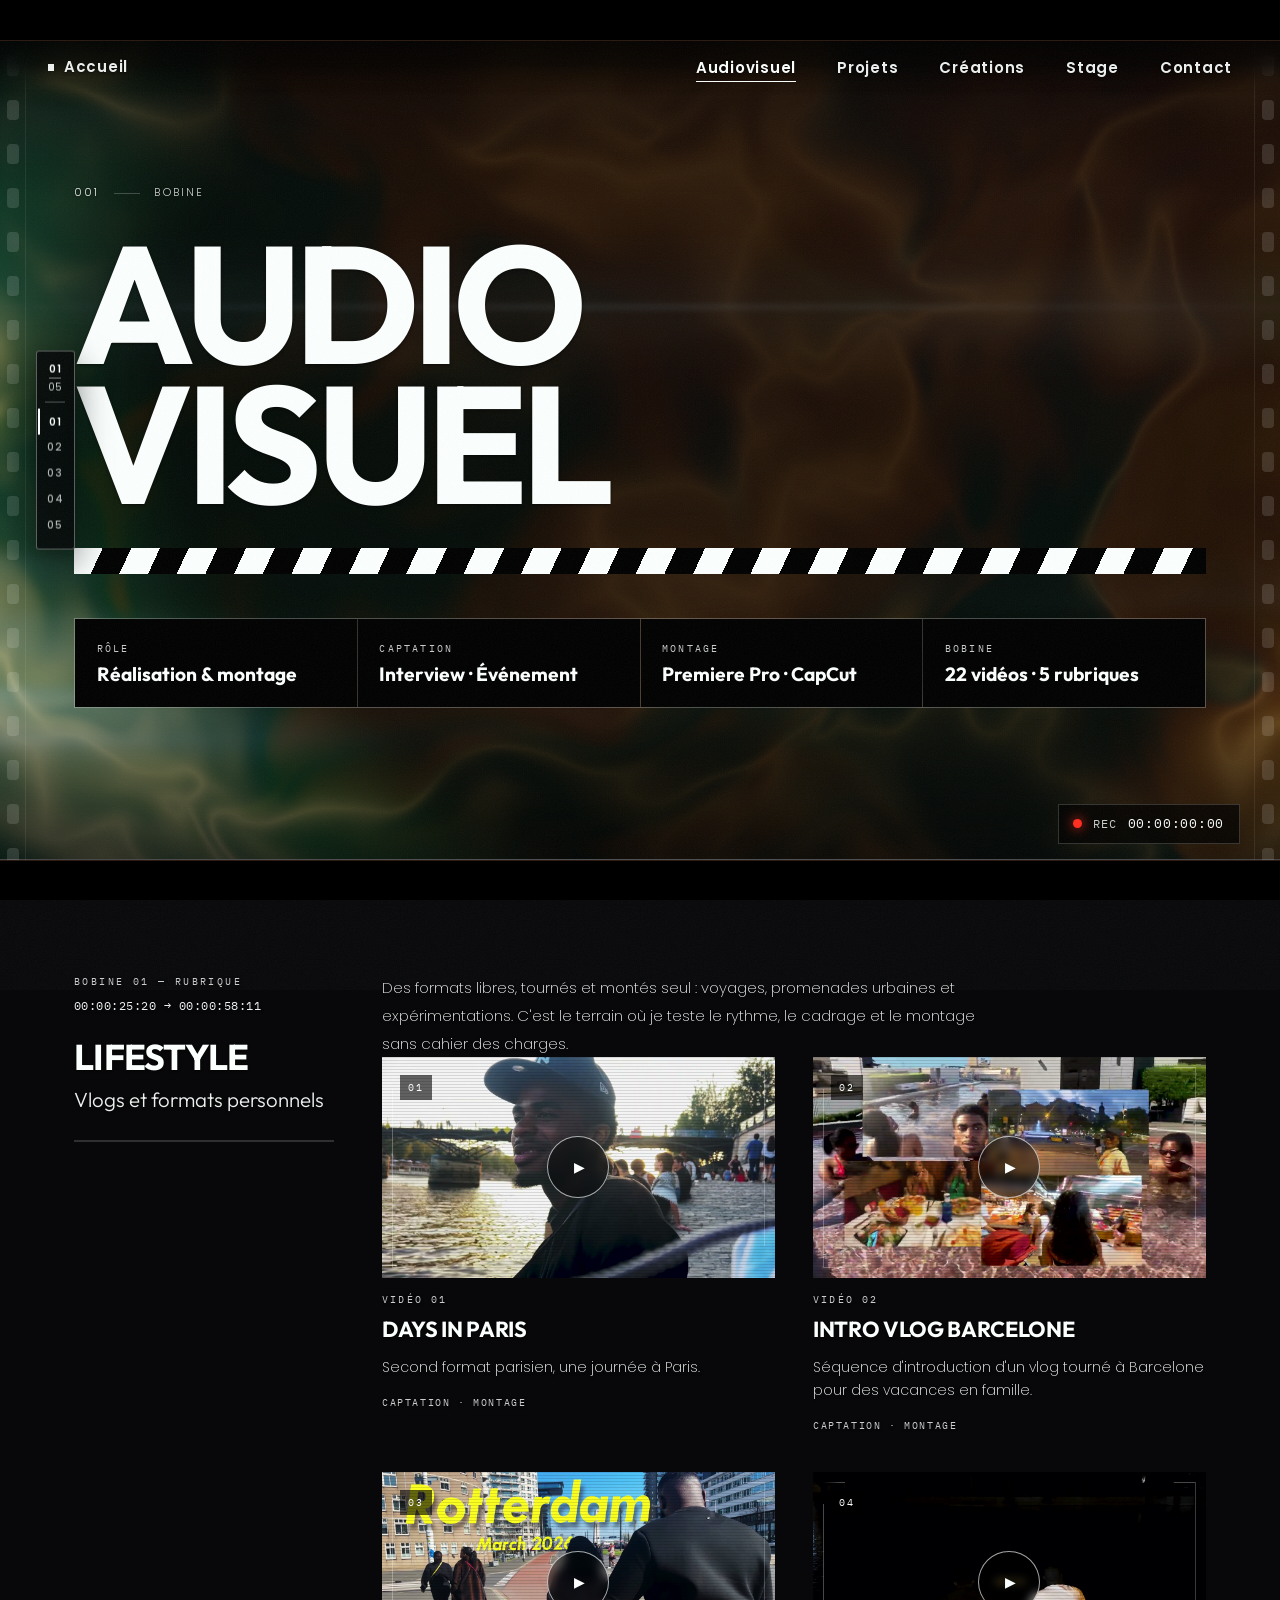
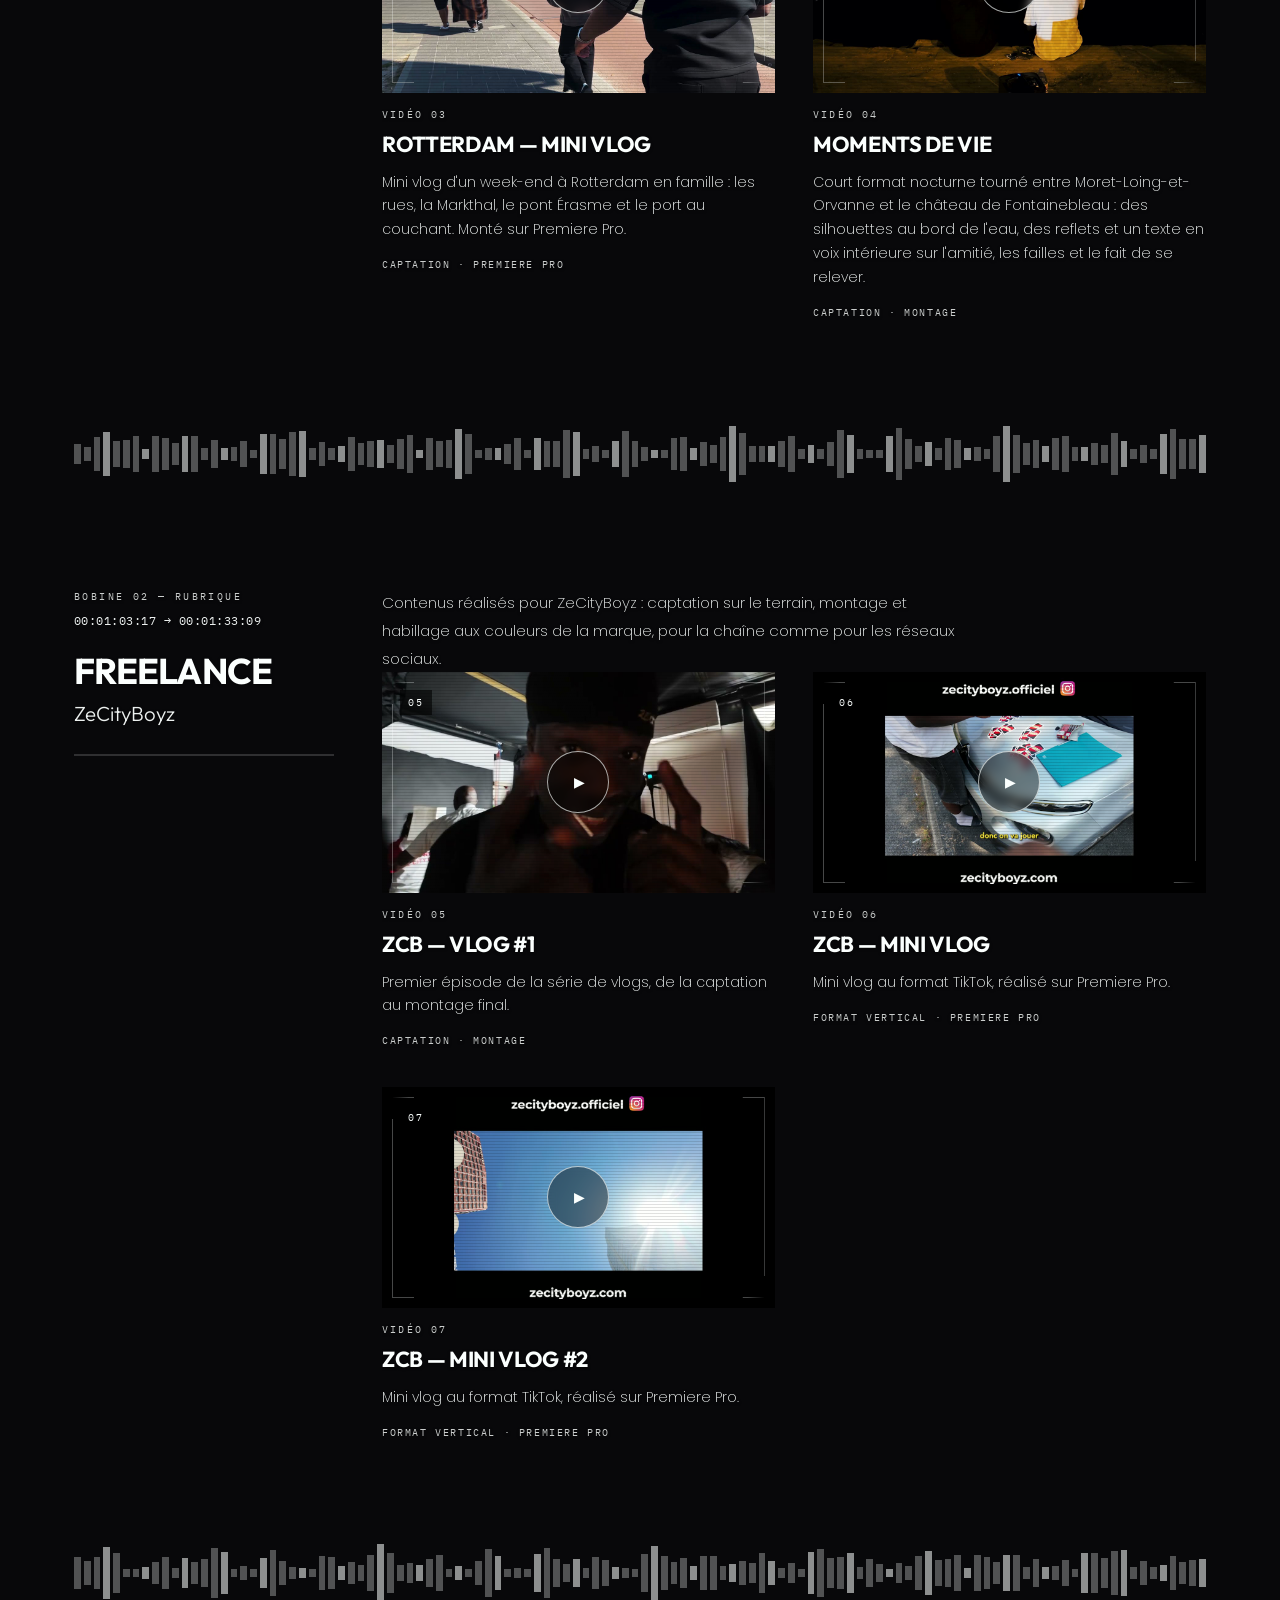
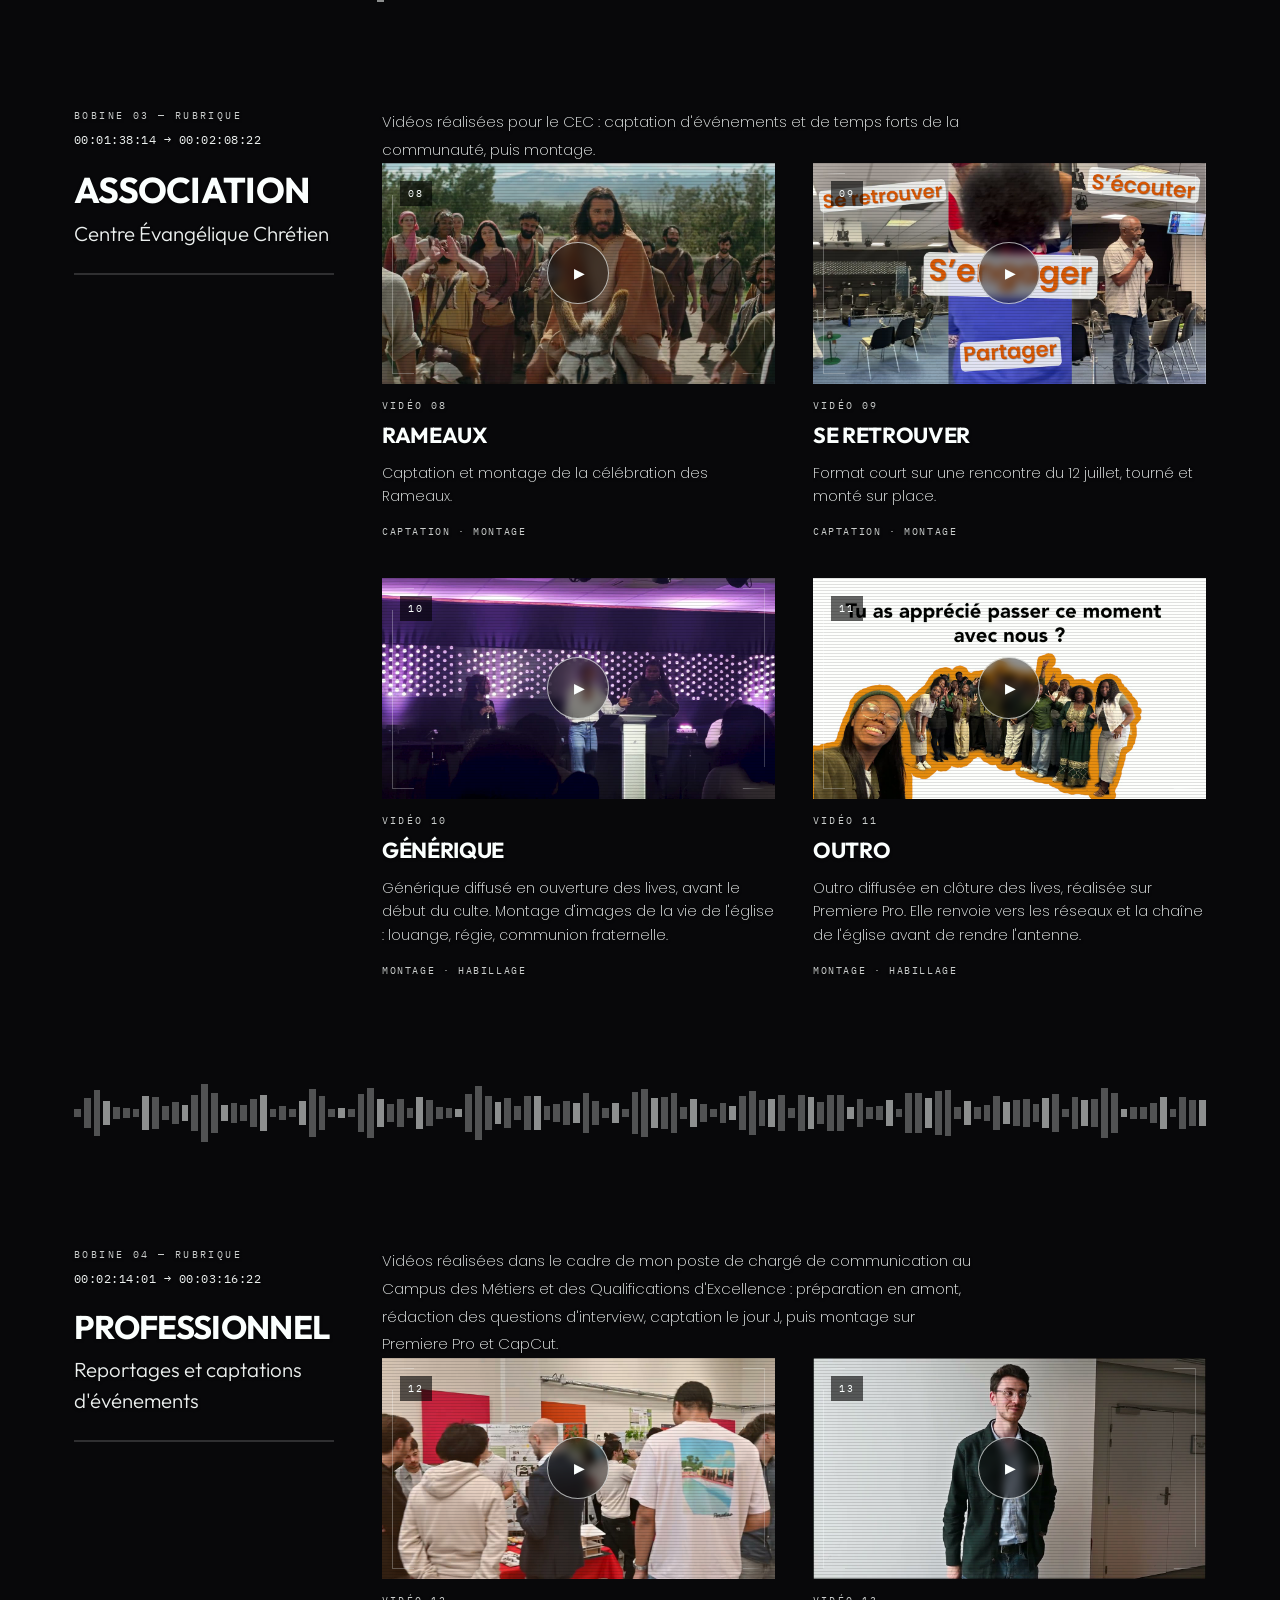
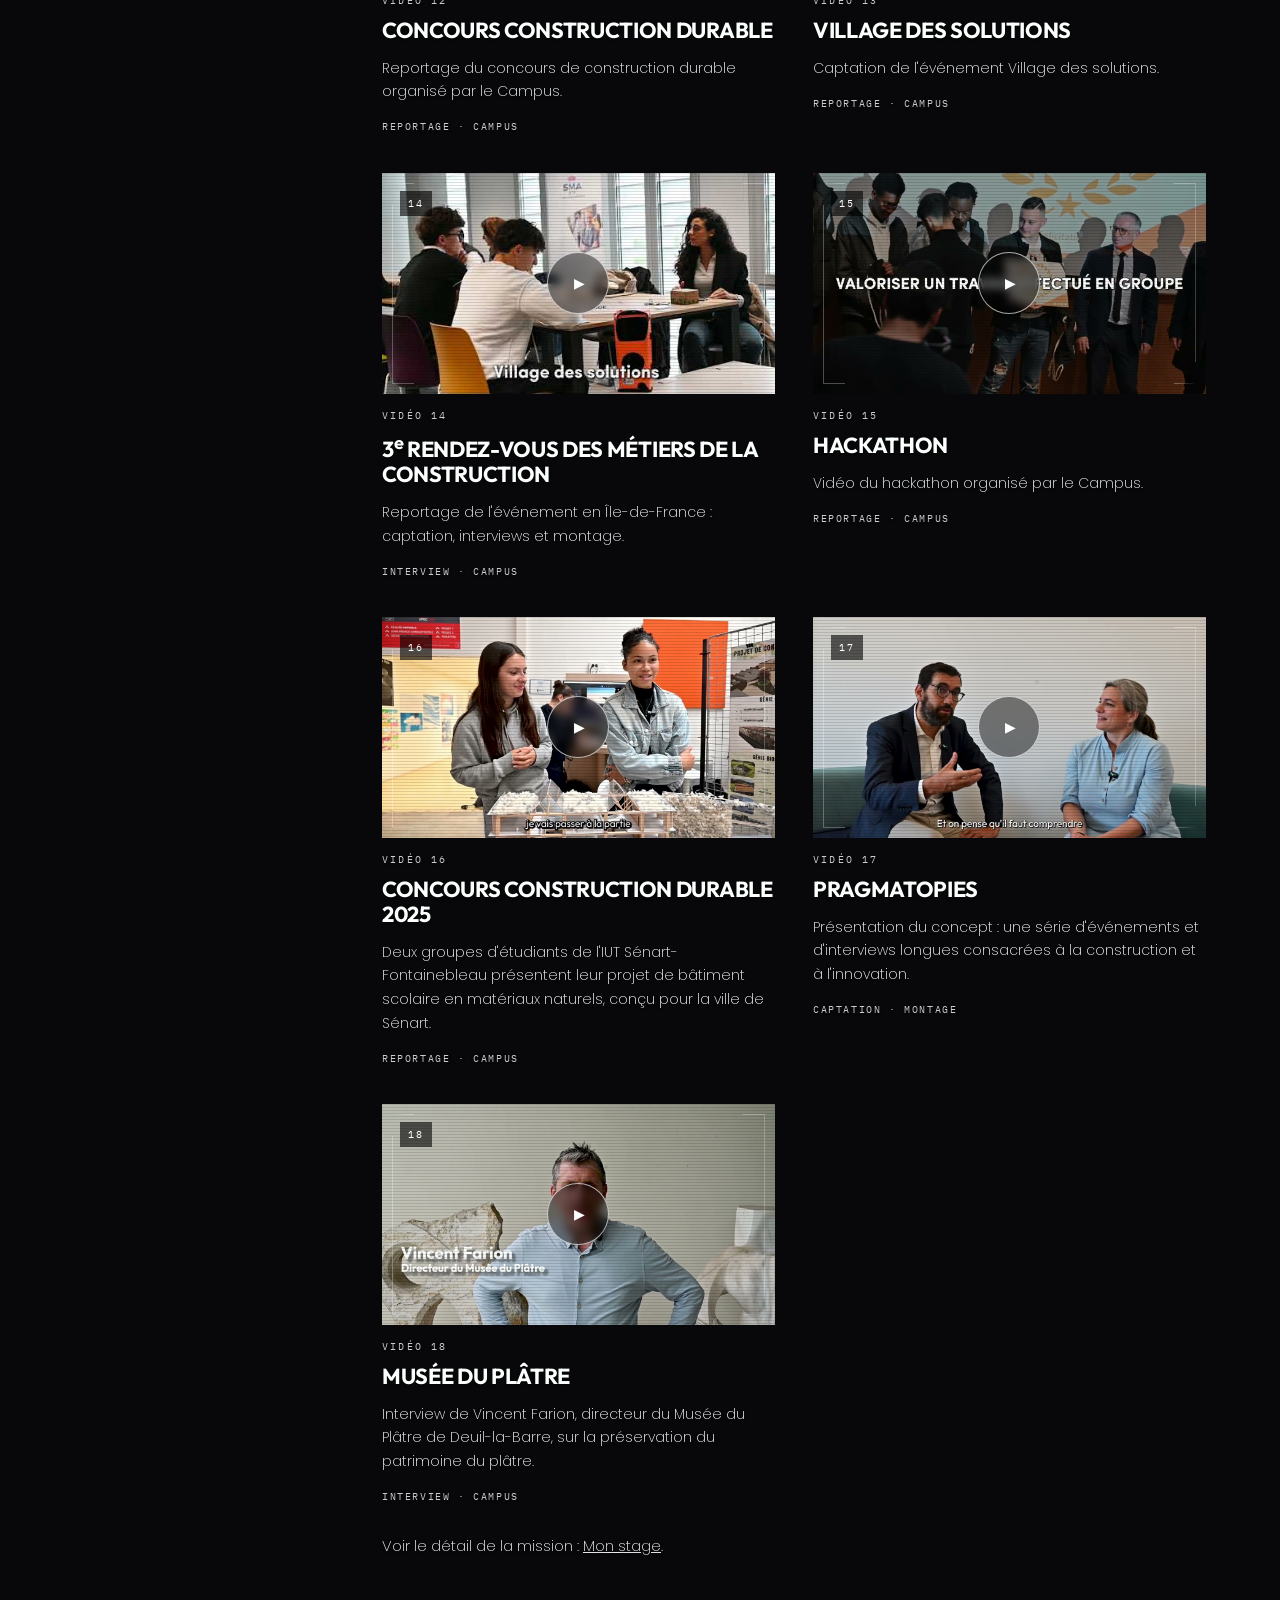
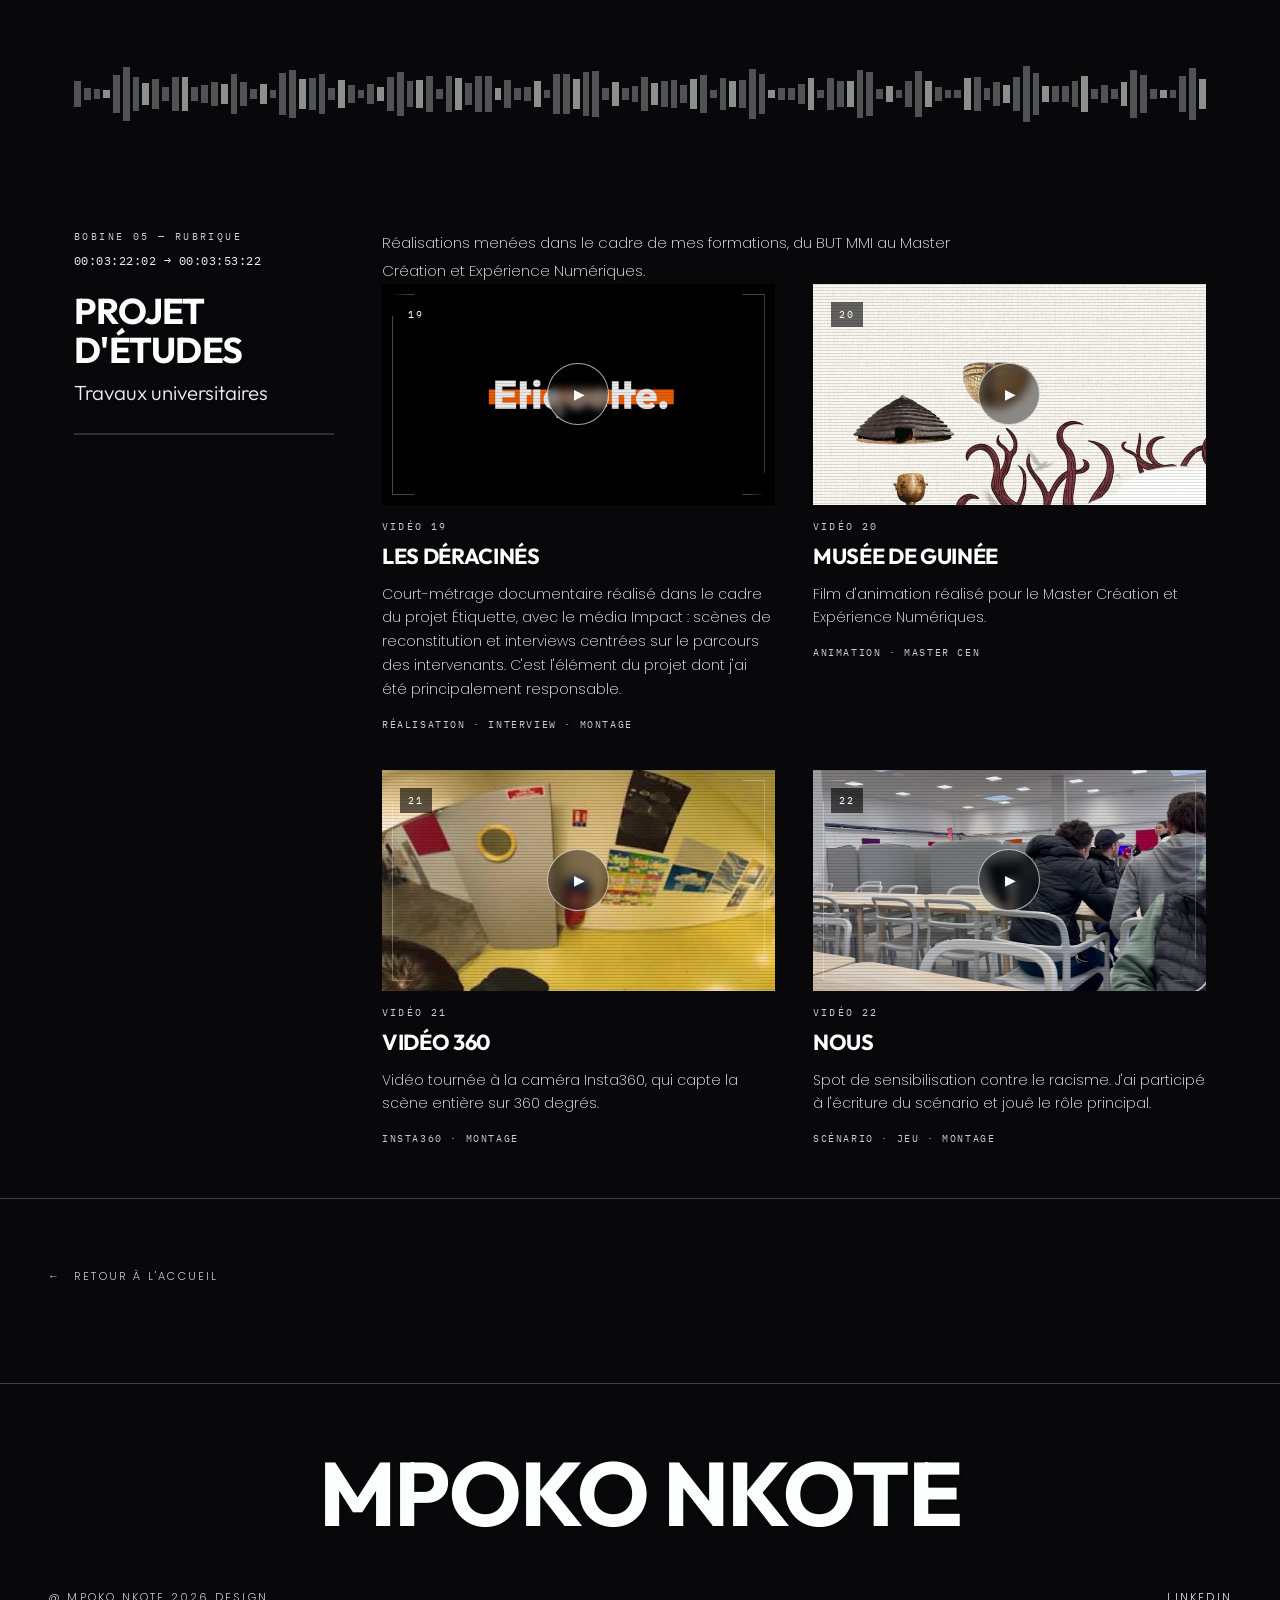
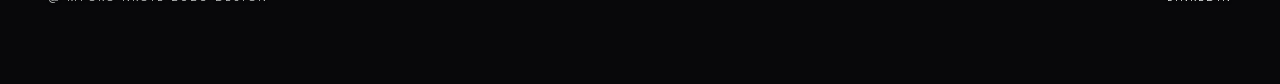
==== commit 3fcbe1fb: "Expérience : la date reste à droite même sous un intitulé long Co-Authored-By: Claude Opus 5.5 <nore" ====
--- a/audiovisuel.html
+++ b/audiovisuel.html
@@ -10,8 +10,8 @@
 <link rel="preconnect" href="https://fonts.gstatic.com" crossorigin>
 <link href="https://fonts.googleapis.com/css2?family=Outfit:wght@300;400;600;700&family=Poppins:wght@200;300;400;600&family=IBM+Plex+Mono:wght@400;500&display=swap" rel="stylesheet">
 
-<link rel="stylesheet" href="css/style.css?v=20261006">
-<link rel="stylesheet" href="css/audiovisuel.css?v=20261006">
+<link rel="stylesheet" href="css/style.css?v=20261006b">
+<link rel="stylesheet" href="css/audiovisuel.css?v=20261006b">
 </head>
 <body class="av cinema">
 
@@ -505,10 +505,10 @@
   </div>
 </footer>
 
-<script src="js/main.js?v=20261006"></script>
-<script src="js/ambiance.js?v=20261006"></script>
-<script src="js/toile.js?v=20261006"></script>
-<script src="js/sommaire.js?v=20261006"></script>
-<script src="js/audiovisuel.js?v=20261006"></script>
+<script src="js/main.js?v=20261006b"></script>
+<script src="js/ambiance.js?v=20261006b"></script>
+<script src="js/toile.js?v=20261006b"></script>
+<script src="js/sommaire.js?v=20261006b"></script>
+<script src="js/audiovisuel.js?v=20261006b"></script>
 </body>
 </html>
--- a/css/style.css
+++ b/css/style.css
@@ -982,11 +982,14 @@
 .job__head{
   margin-top: clamp(1rem, 1.8vw, 1.75rem);
   display: flex;
-  flex-wrap: wrap;
   align-items: baseline;
   justify-content: space-between;
   gap: .5rem 1.5rem;
 }
+/* un intitulé long revient à la ligne dans sa colonne
+   plutôt que de chasser la date sous lui : elle reste à droite */
+.job__role{ flex: 1 1 auto; min-width: 0; }
+.job__date{ flex: none; text-align: right; }
 
 .job__role,
 .job__date{
@@ -2106,6 +2109,7 @@
 
   .job__head,
   .diploma__foot{ flex-direction: column; align-items: flex-start; }
+  .job__date{ text-align: left; }
 
   .tiles{ grid-template-columns: 1fr; }
   .tile img,
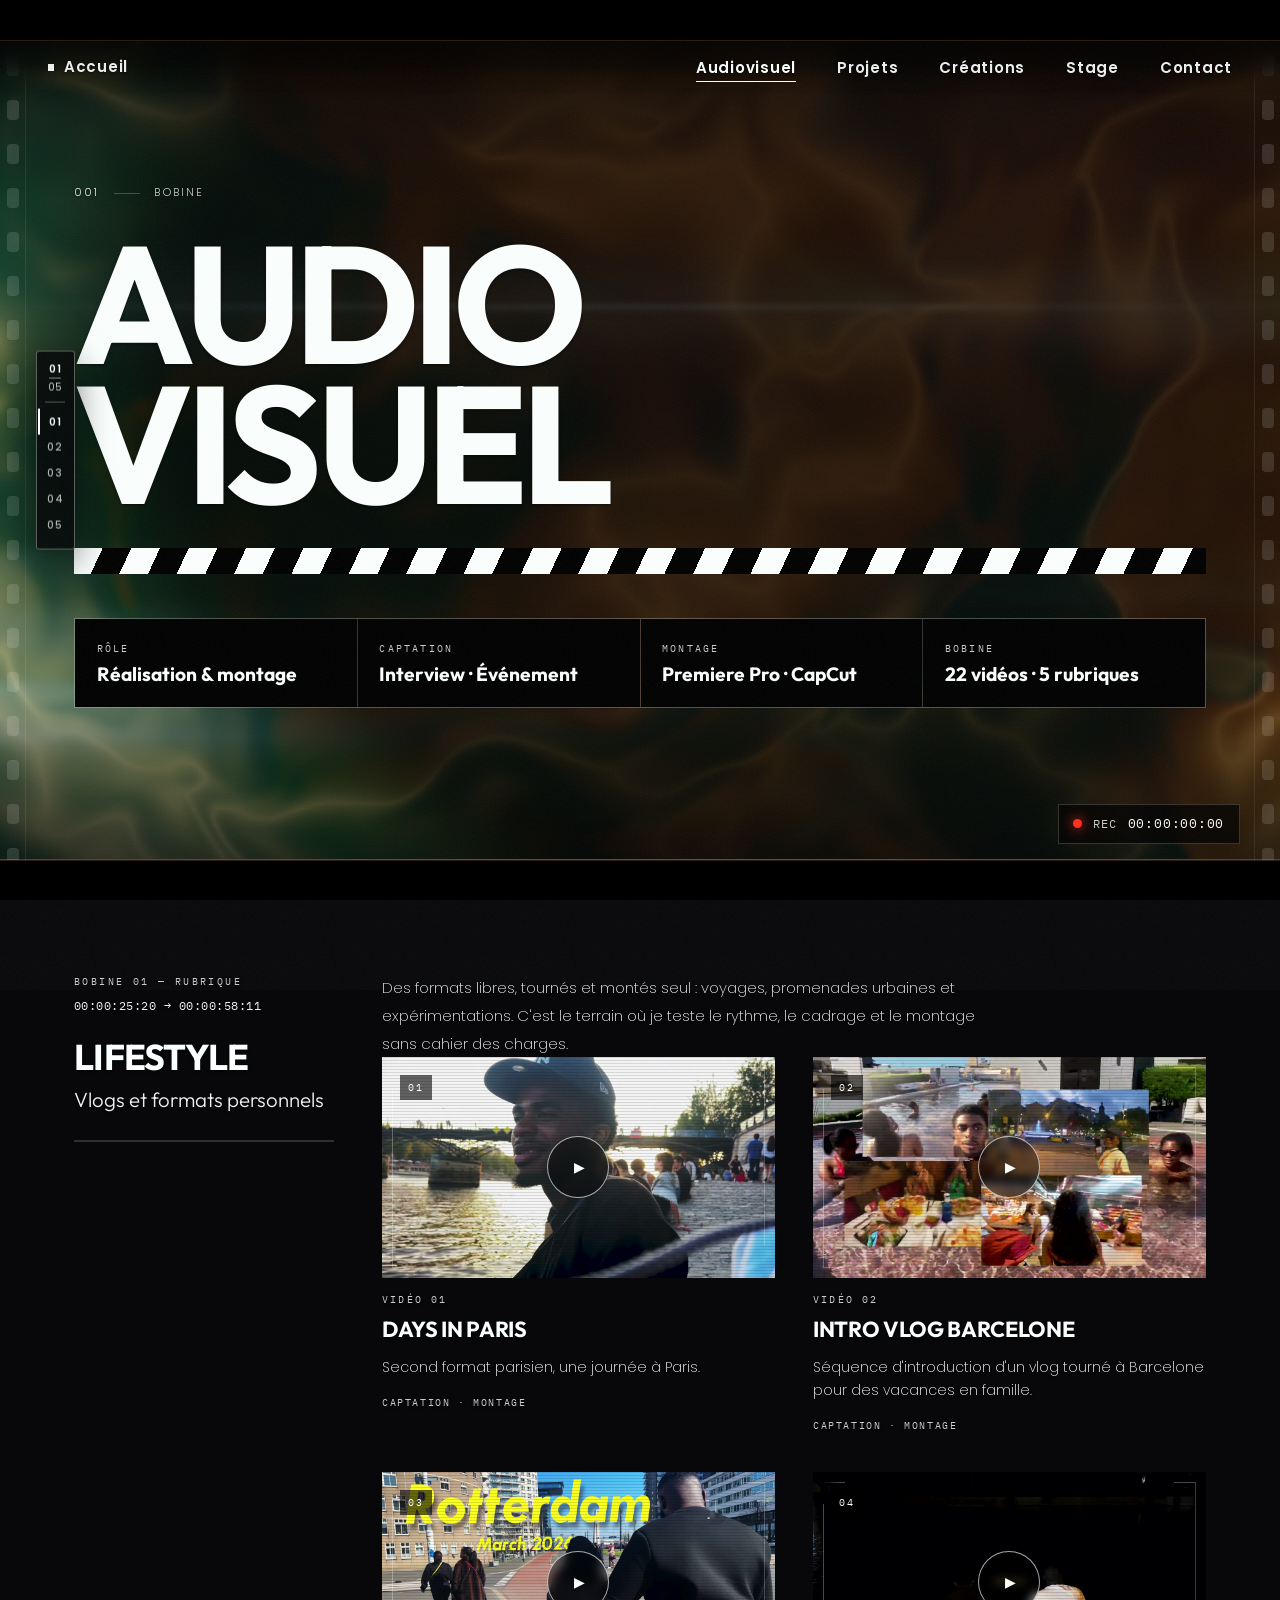
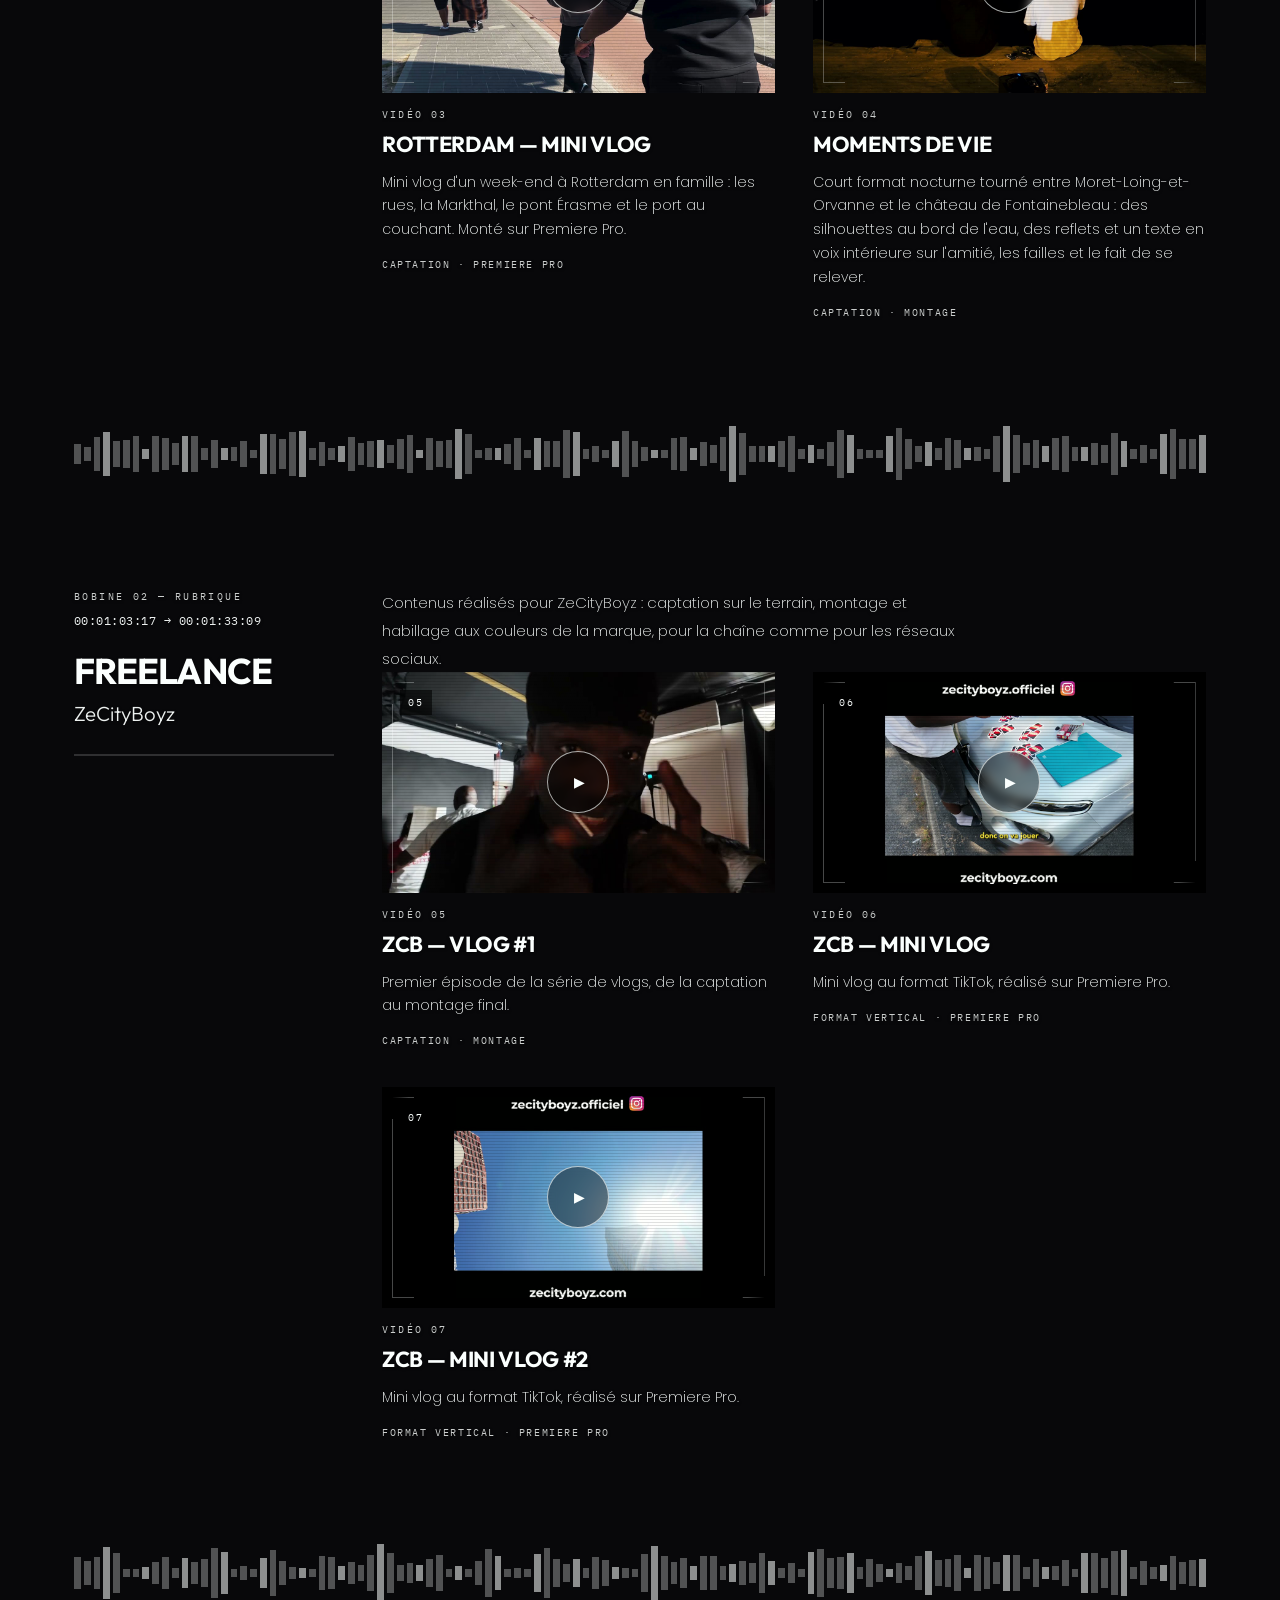
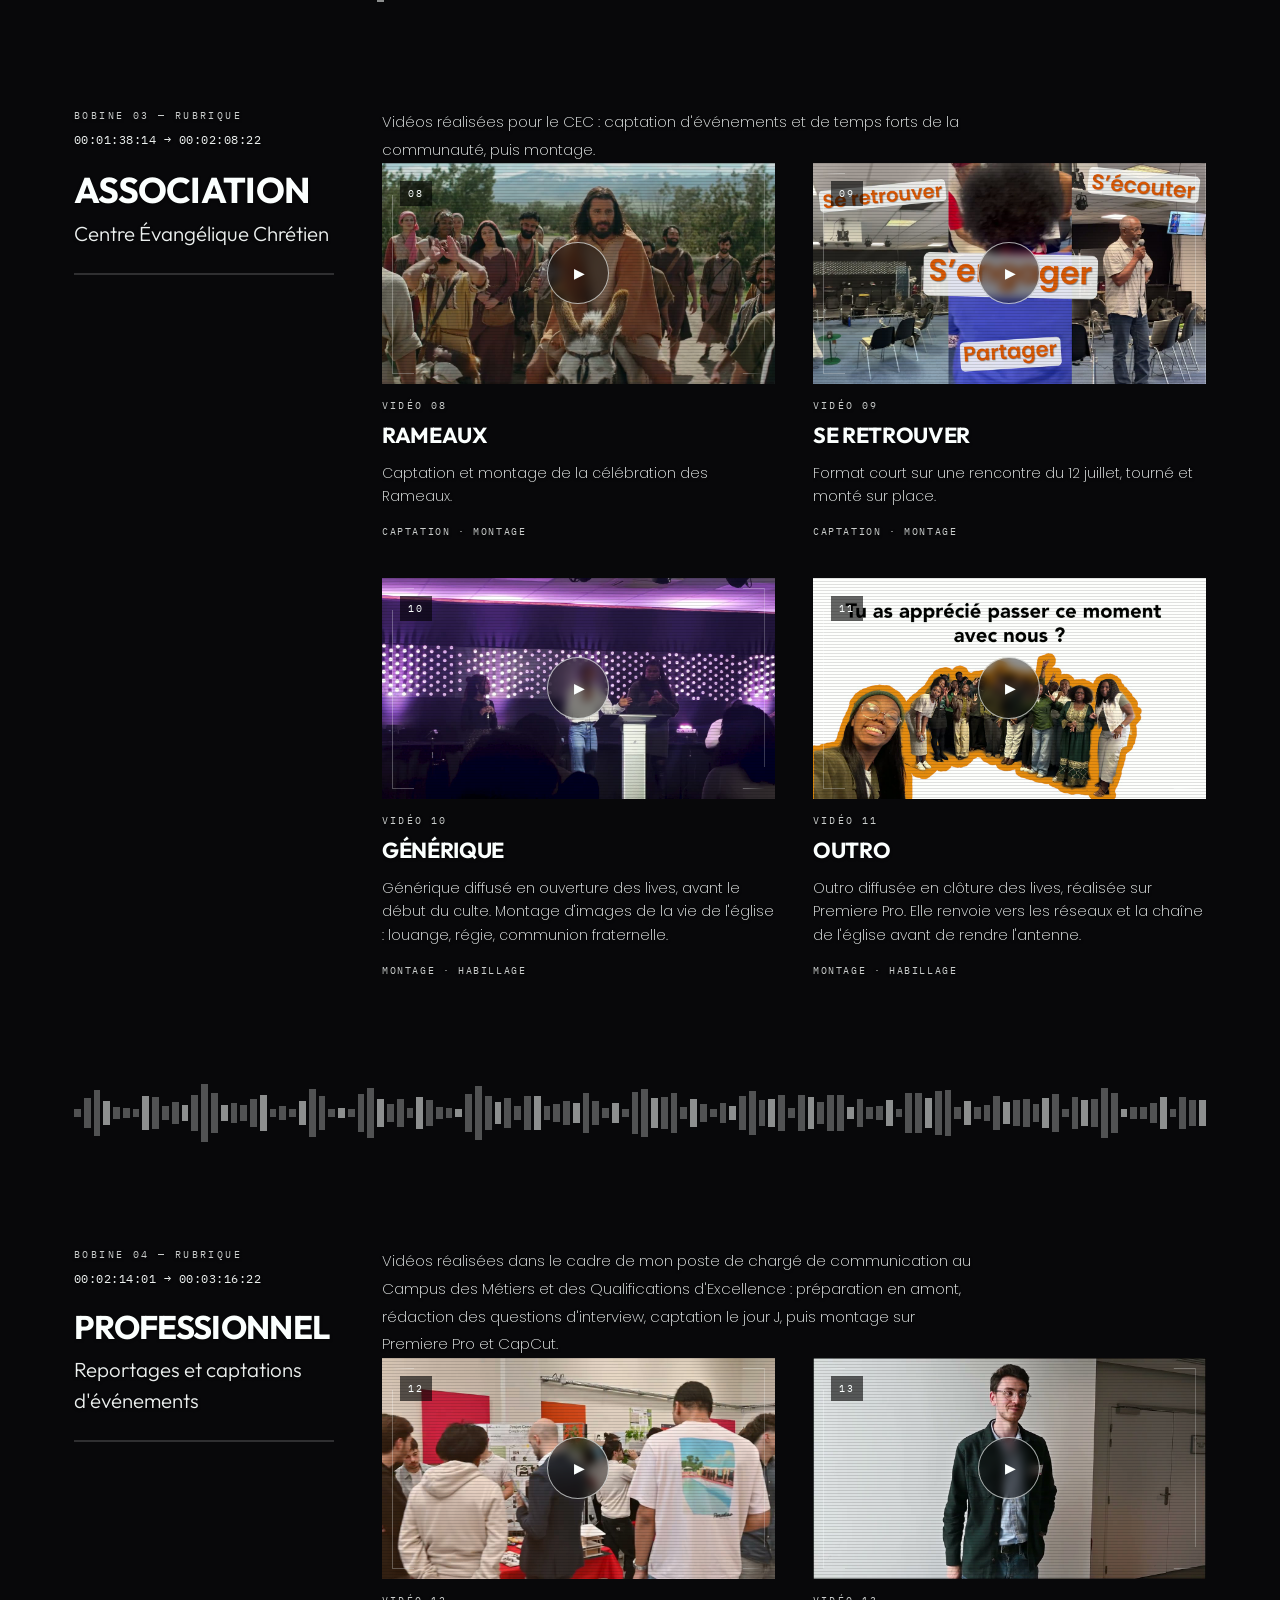
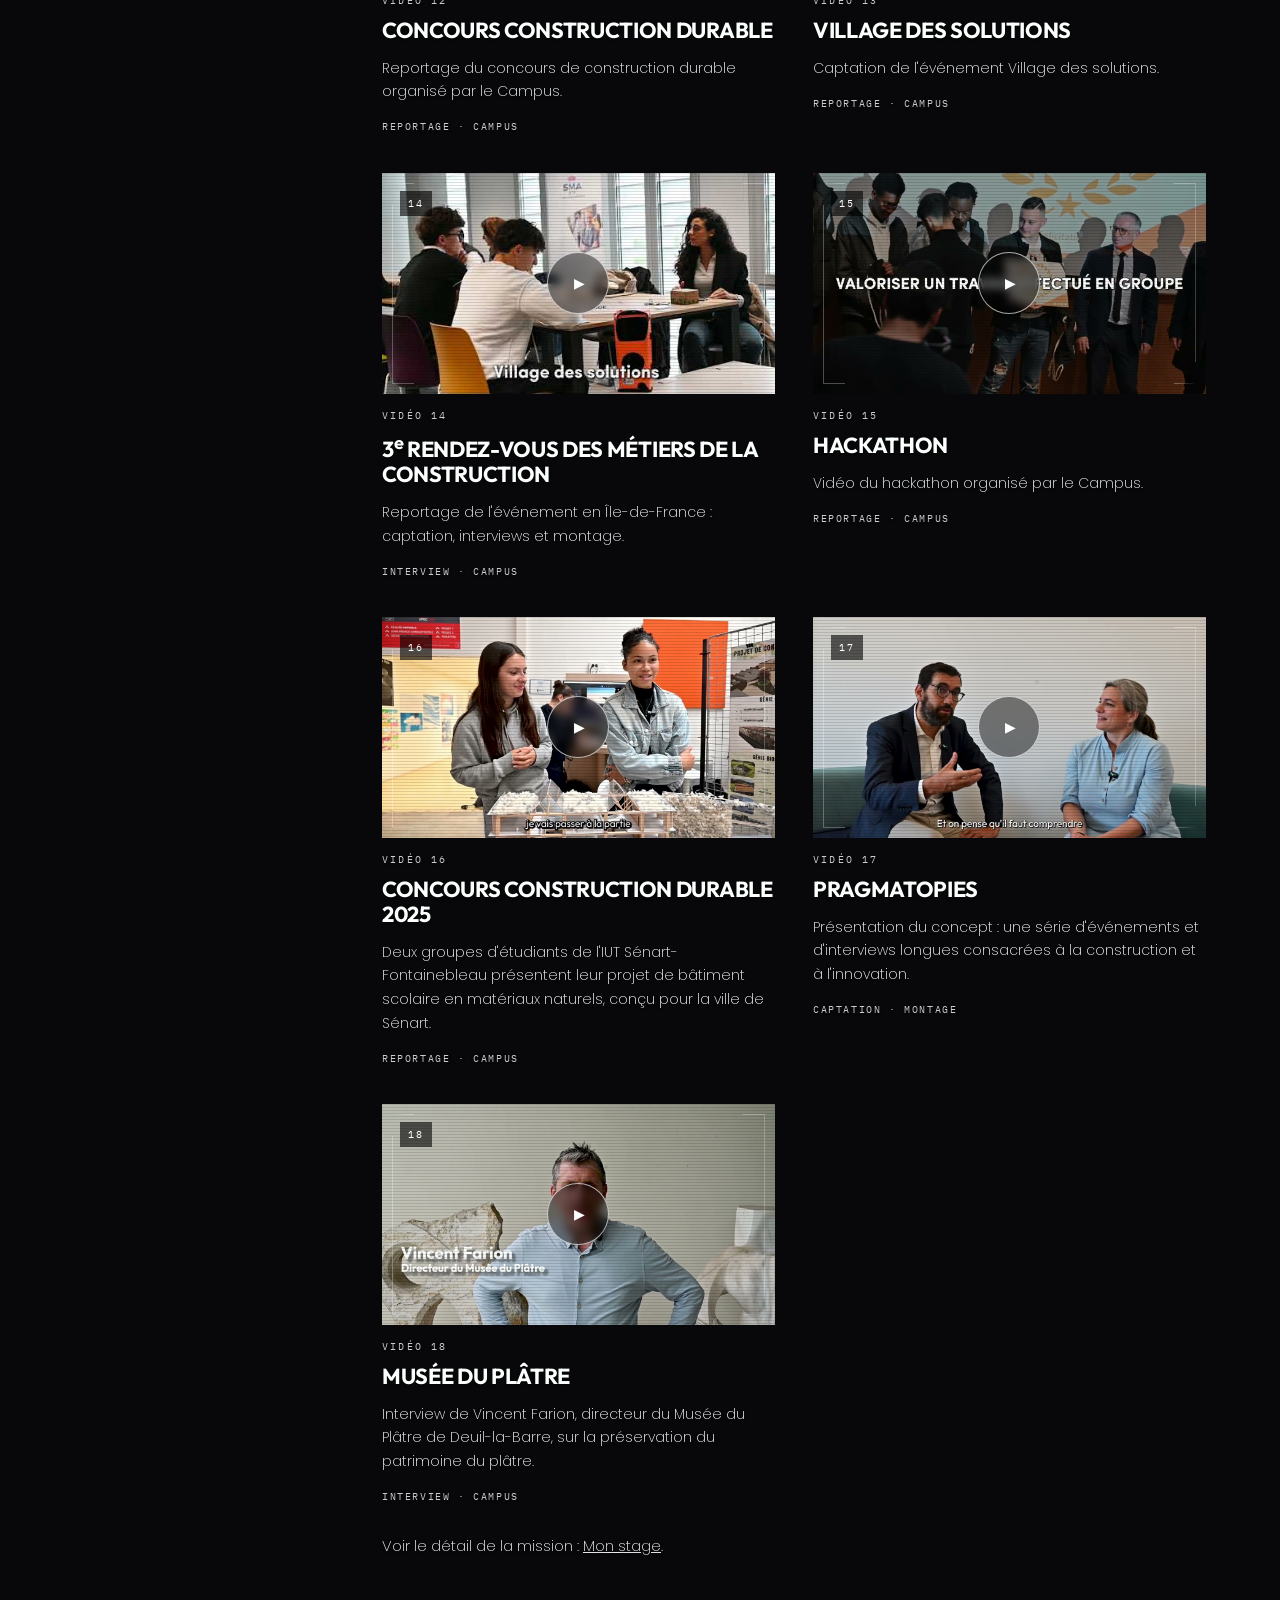
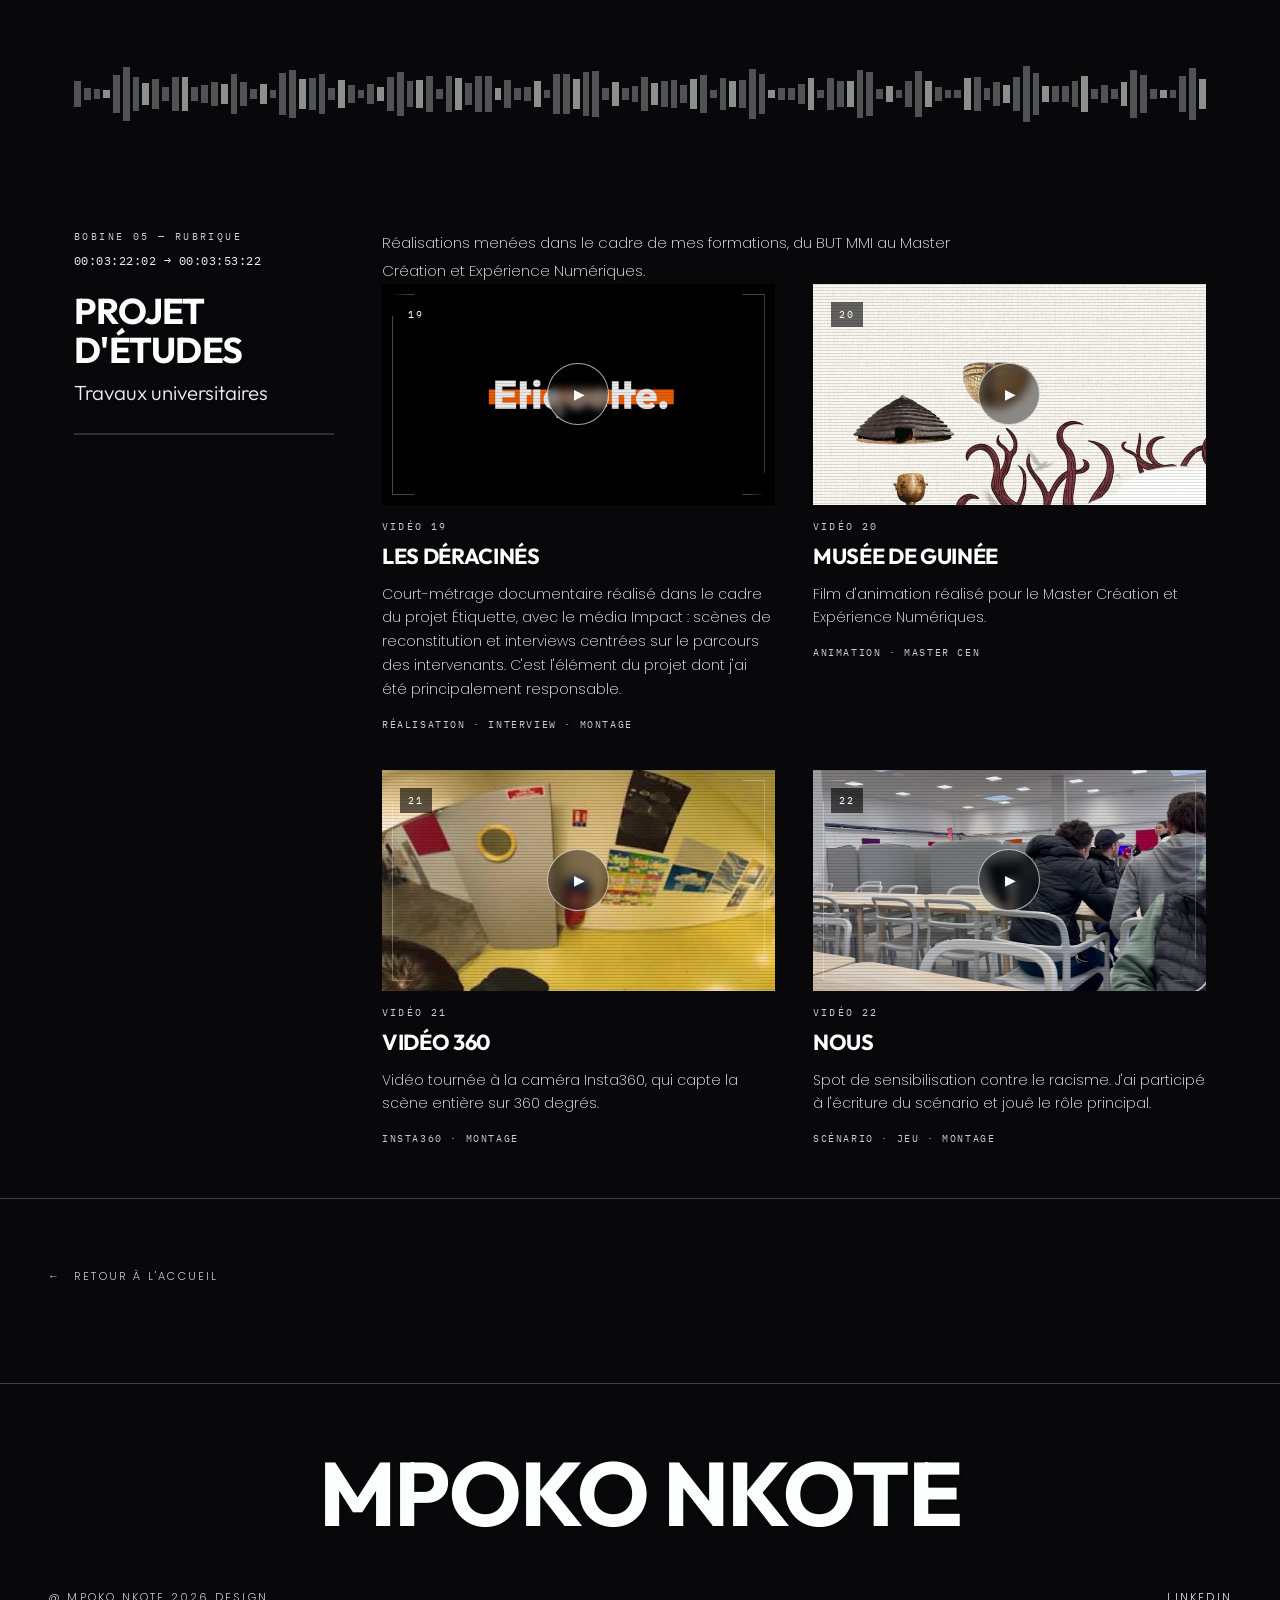
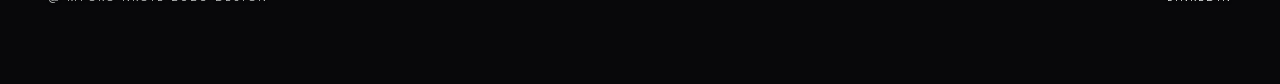
==== commit bfc6e66b: "Accueil : disponibilité stage/alternance, postes visés, boutons CV et contact ; nom dans les onglets" ====
--- a/audiovisuel.html
+++ b/audiovisuel.html
@@ -3,15 +3,15 @@
 <head>
 <meta charset="UTF-8">
 <meta name="viewport" content="width=device-width, initial-scale=1">
-<title>AUDIOVISUEL | Portfom</title>
+<title>AUDIOVISUEL | Marlon Mpoko Nkote</title>
 <meta name="description" content="Réalisations vidéo de Marlon Mpoko Nkote — vlogs, reportages d'événements, interviews et montage.">
 
 <link rel="preconnect" href="https://fonts.googleapis.com">
 <link rel="preconnect" href="https://fonts.gstatic.com" crossorigin>
 <link href="https://fonts.googleapis.com/css2?family=Outfit:wght@300;400;600;700&family=Poppins:wght@200;300;400;600&family=IBM+Plex+Mono:wght@400;500&display=swap" rel="stylesheet">
 
-<link rel="stylesheet" href="css/style.css?v=20261006b">
-<link rel="stylesheet" href="css/audiovisuel.css?v=20261006b">
+<link rel="stylesheet" href="css/style.css?v=20261028">
+<link rel="stylesheet" href="css/audiovisuel.css?v=20261028">
 </head>
 <body class="av cinema">
 
@@ -505,10 +505,10 @@
   </div>
 </footer>
 
-<script src="js/main.js?v=20261006b"></script>
-<script src="js/ambiance.js?v=20261006b"></script>
-<script src="js/toile.js?v=20261006b"></script>
-<script src="js/sommaire.js?v=20261006b"></script>
-<script src="js/audiovisuel.js?v=20261006b"></script>
+<script src="js/main.js?v=20261028"></script>
+<script src="js/ambiance.js?v=20261028"></script>
+<script src="js/toile.js?v=20261028"></script>
+<script src="js/sommaire.js?v=20261028"></script>
+<script src="js/audiovisuel.js?v=20261028"></script>
 </body>
 </html>
--- a/css/style.css
+++ b/css/style.css
@@ -555,6 +555,58 @@
   font-style: normal;
   box-shadow: inset 0 -.08em 0 rgba(251,255,254,.55);
 }
+
+/* les postes visés : une ligne d'étiquettes, discrète sous la disponibilité */
+.hero__postes{
+  margin-top: .75rem;
+  font-family: var(--body);
+  font-size: clamp(.75rem, 1.1vw, .9rem);
+  text-transform: uppercase;
+  letter-spacing: .18em;
+  color: var(--muted);
+}
+.hero__postes b{ font-weight: inherit; white-space: nowrap; }   /* un poste ne se coupe pas */
+.hero__postes i{ font-style: normal; margin-inline: .6em; opacity: .6; }
+/* sur téléphone, un poste par ligne : un point orphelin en bout de ligne fait désordre */
+@media (max-width: 600px){
+  .hero__postes b{ display: block; line-height: 1.9; }
+  .hero__postes i{ display: none; }
+}
+
+/* deux portes de sortie pour le recruteur : le CV, ou le contact */
+.hero__actions{
+  margin-top: clamp(1.75rem, 3.5vw, 2.5rem);
+  display: flex;
+  flex-wrap: wrap;
+  justify-content: center;
+  gap: .9rem;
+}
+.hero__btn{
+  display: inline-block;
+  padding: .85em 1.8em;
+  border: 1px solid rgba(251,255,254,.55);
+  border-radius: 999px;
+  font-family: var(--display);
+  font-weight: 600;
+  font-size: clamp(.8rem, 1.1vw, .95rem);
+  letter-spacing: .08em;
+  text-transform: uppercase;
+  color: var(--white);
+  text-decoration: none;
+  background: rgba(0,0,0,.25);
+  -webkit-backdrop-filter: blur(6px);
+  backdrop-filter: blur(6px);
+  transition: background .3s var(--ease), color .3s var(--ease), border-color .3s var(--ease);
+}
+.hero__btn--plein{
+  background: var(--white);
+  border-color: var(--white);
+  color: #0a0a0a;
+}
+.hero__btn:hover,
+.hero__btn:focus-visible{ background: var(--white); border-color: var(--white); color: #0a0a0a; }
+.hero__btn--plein:hover,
+.hero__btn--plein:focus-visible{ background: transparent; color: var(--white); }
 
 .hero__scroll{
   margin-top: clamp(3rem, 7vw, 5.5rem);
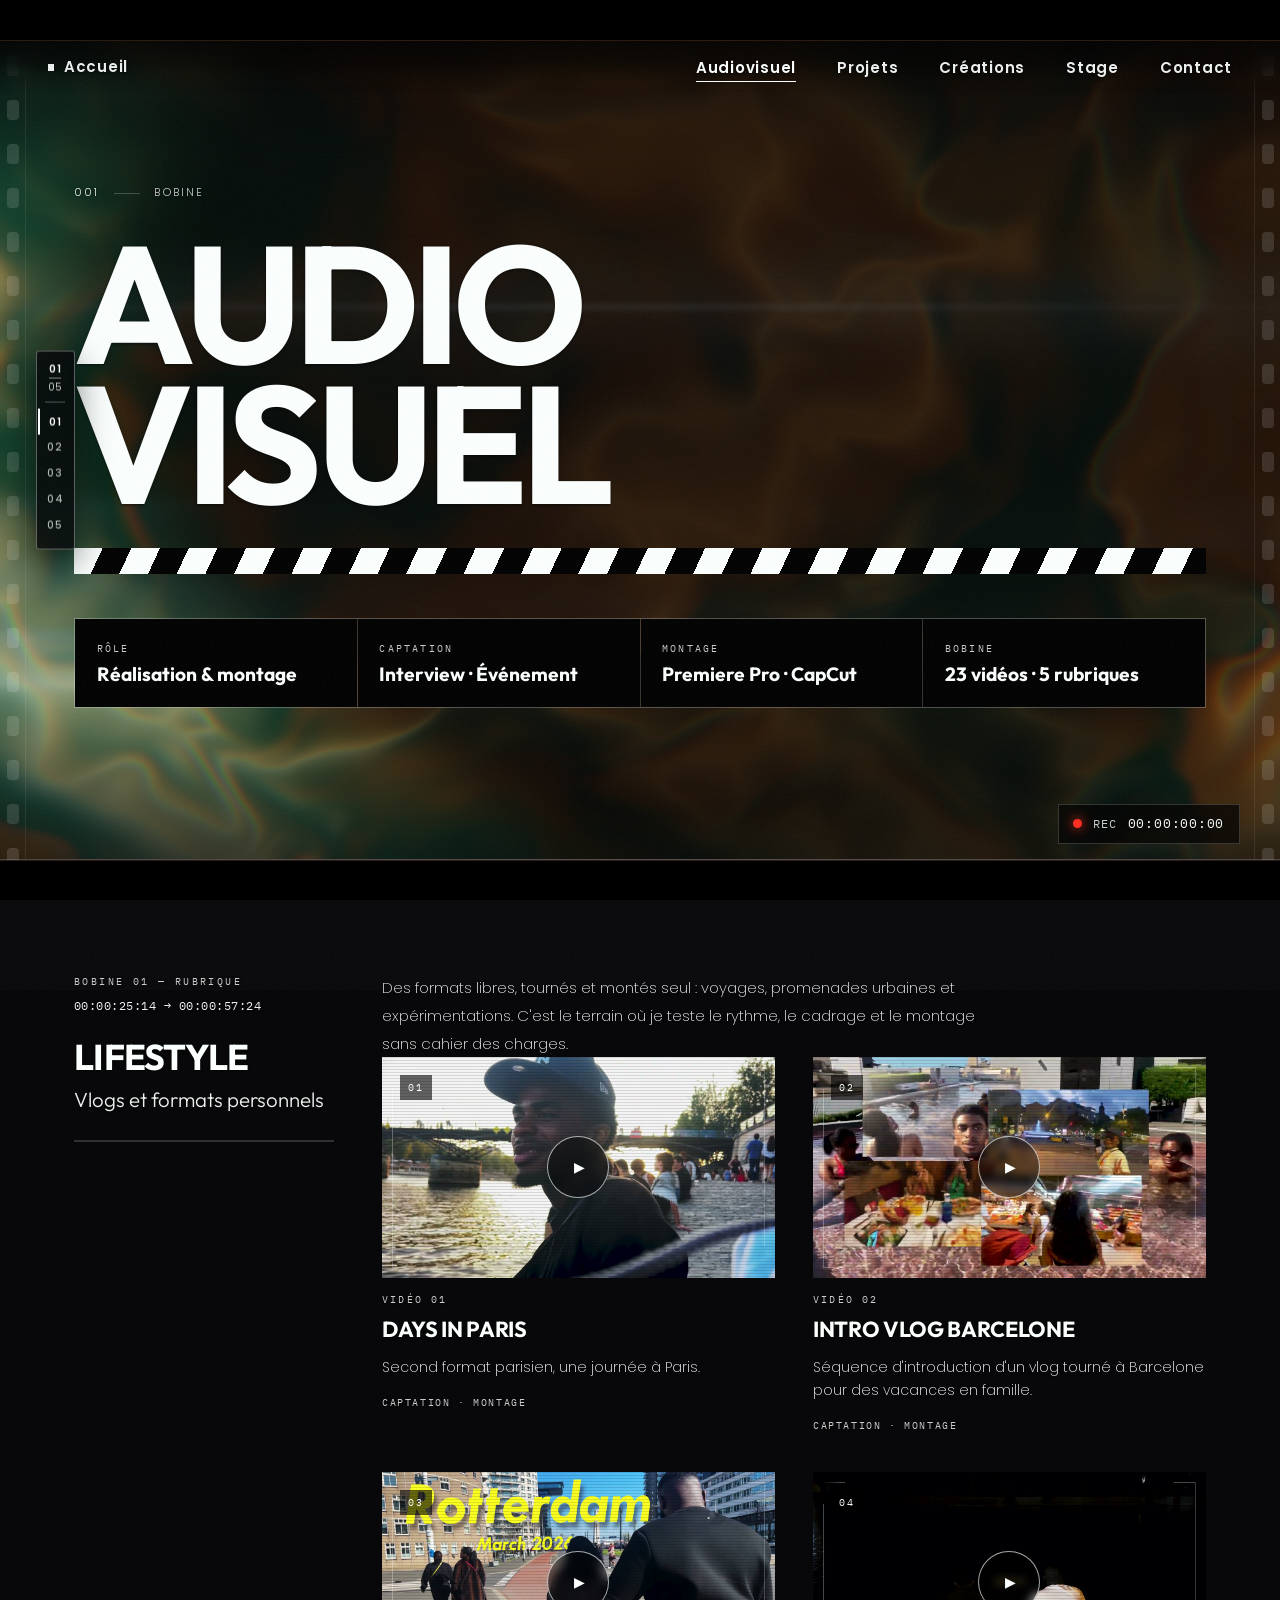
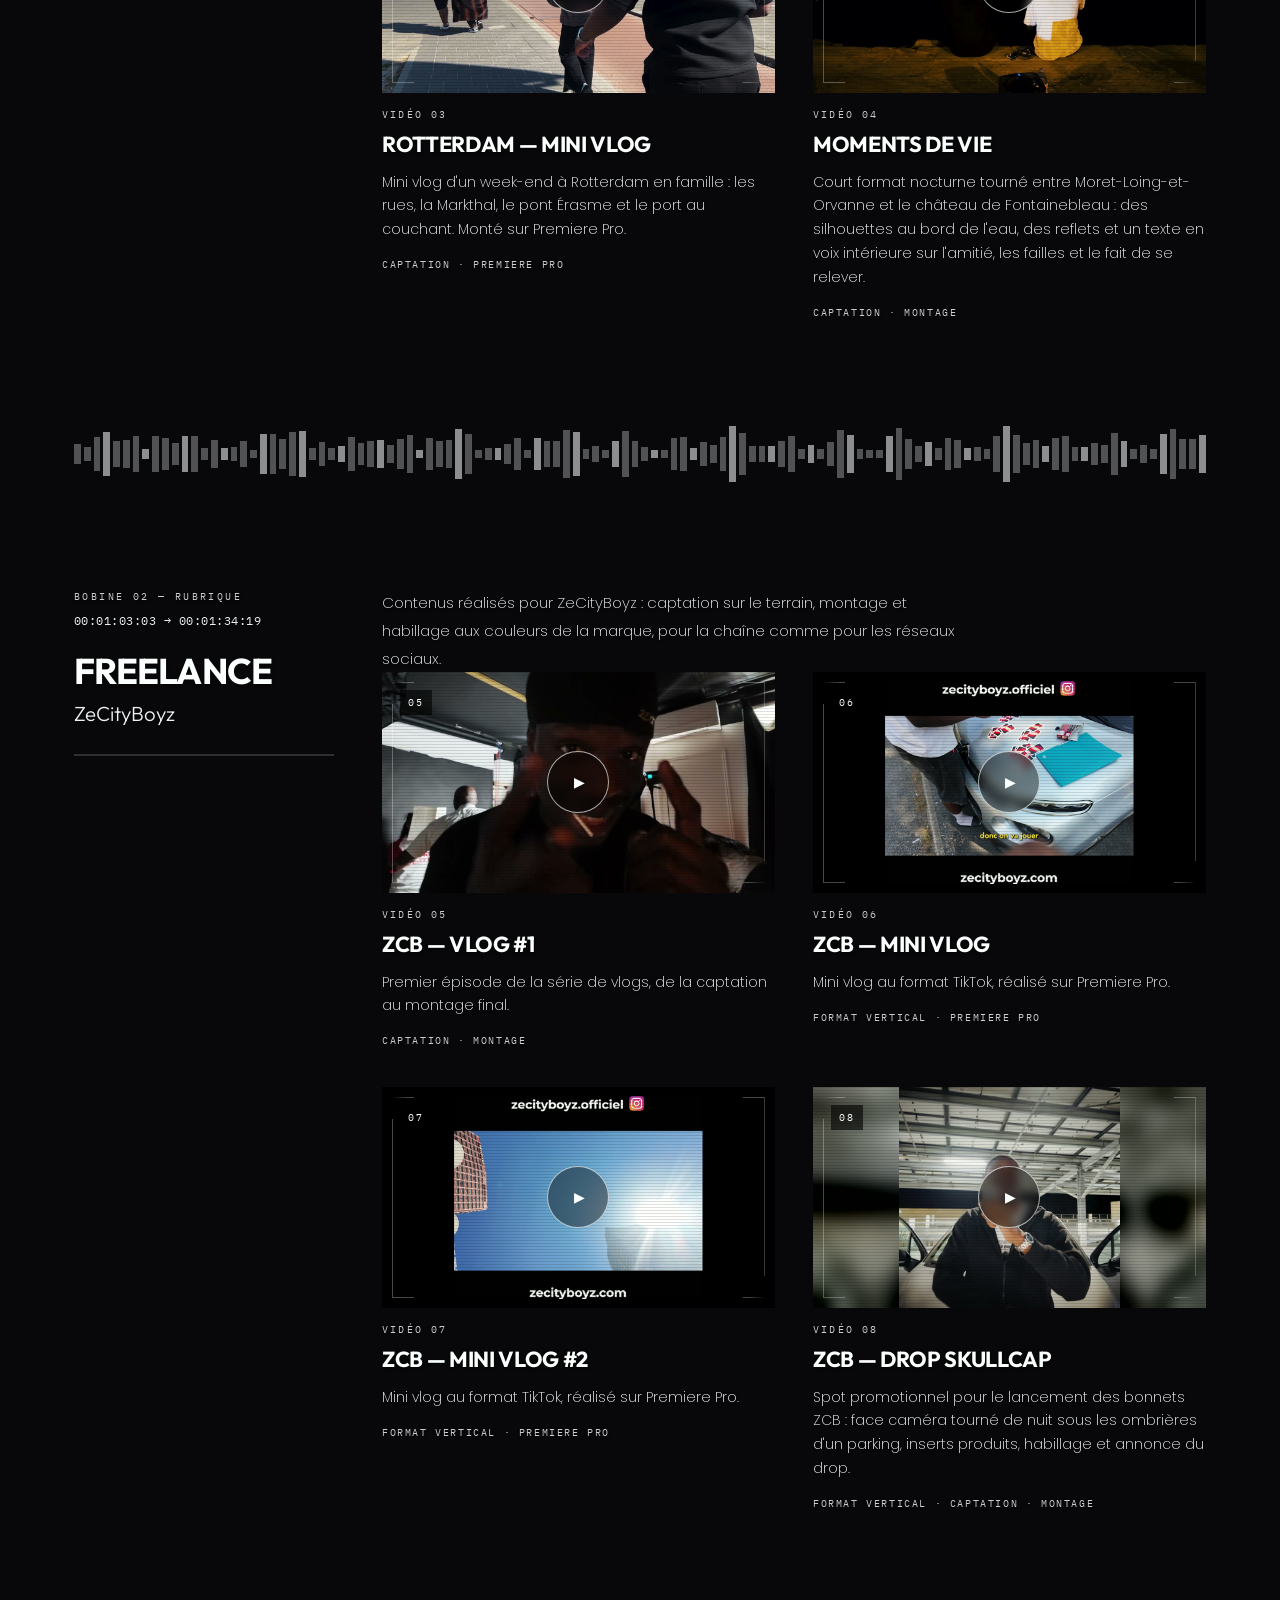
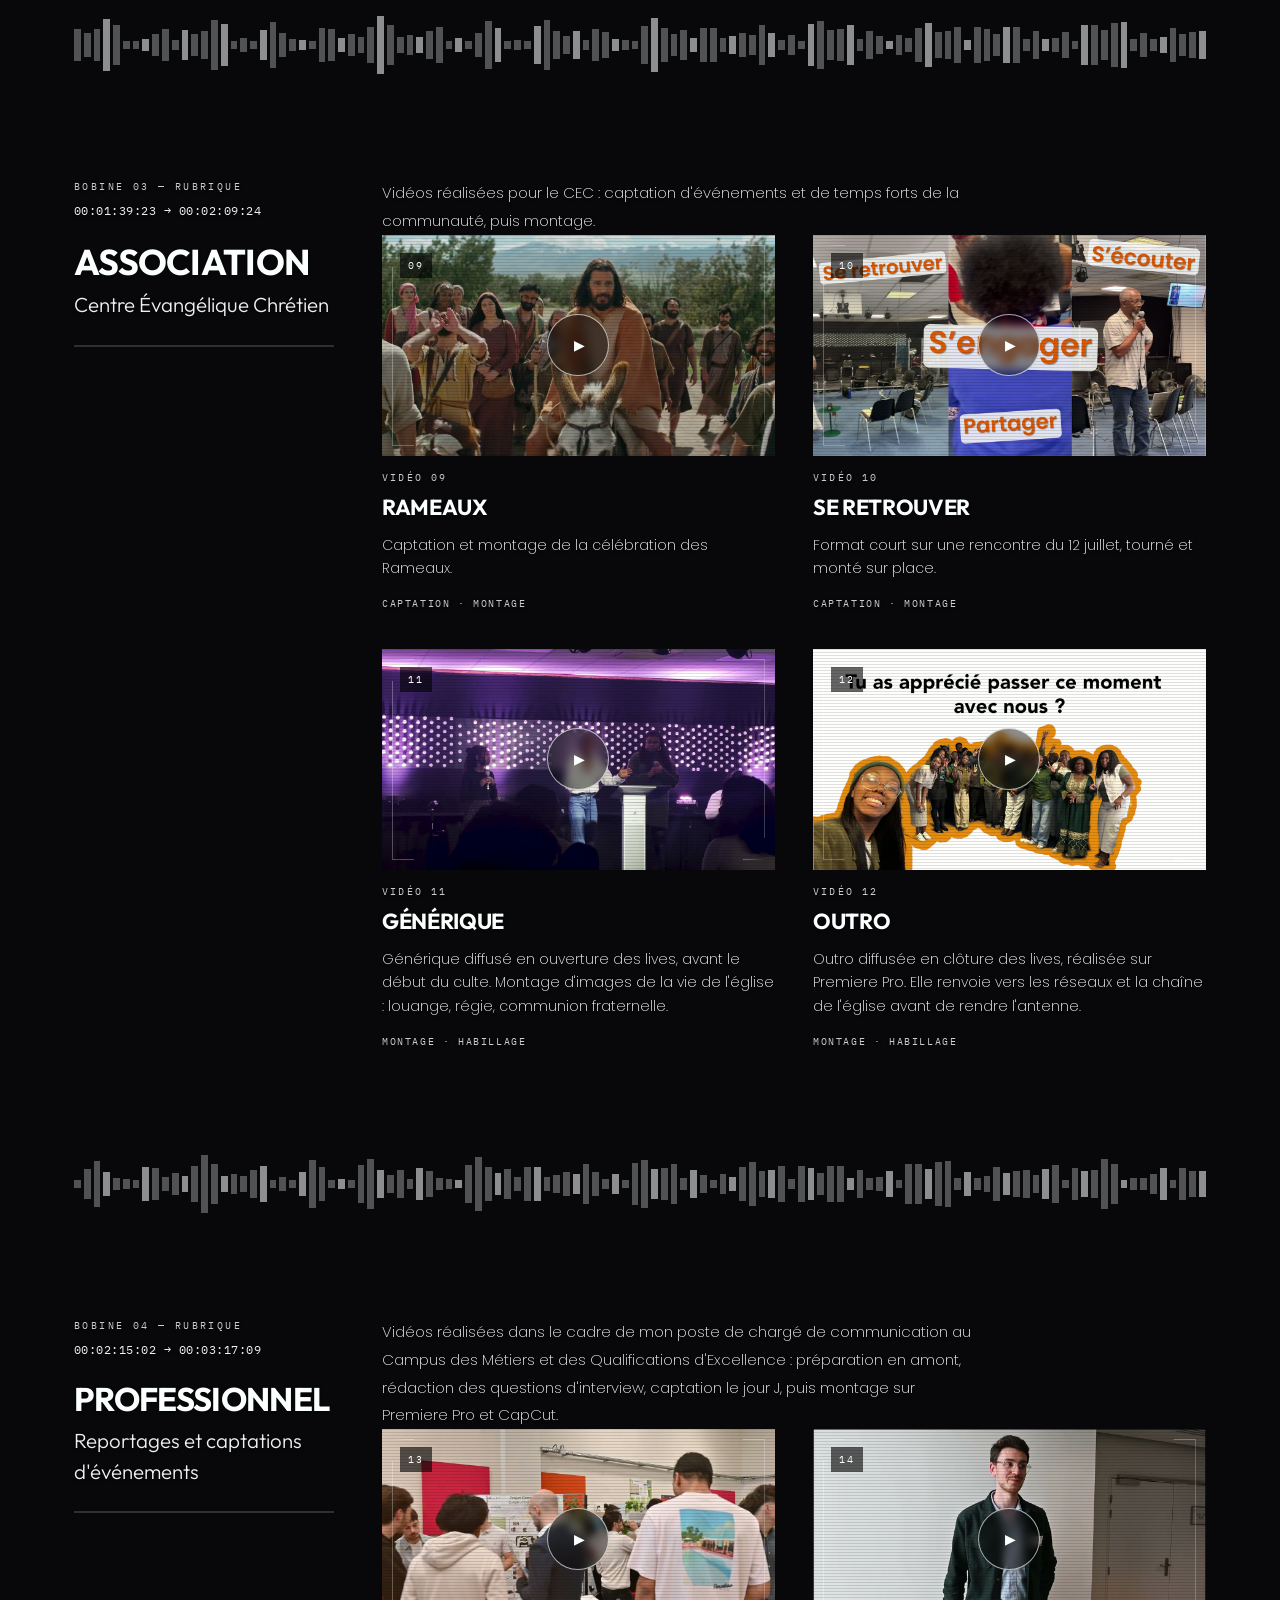
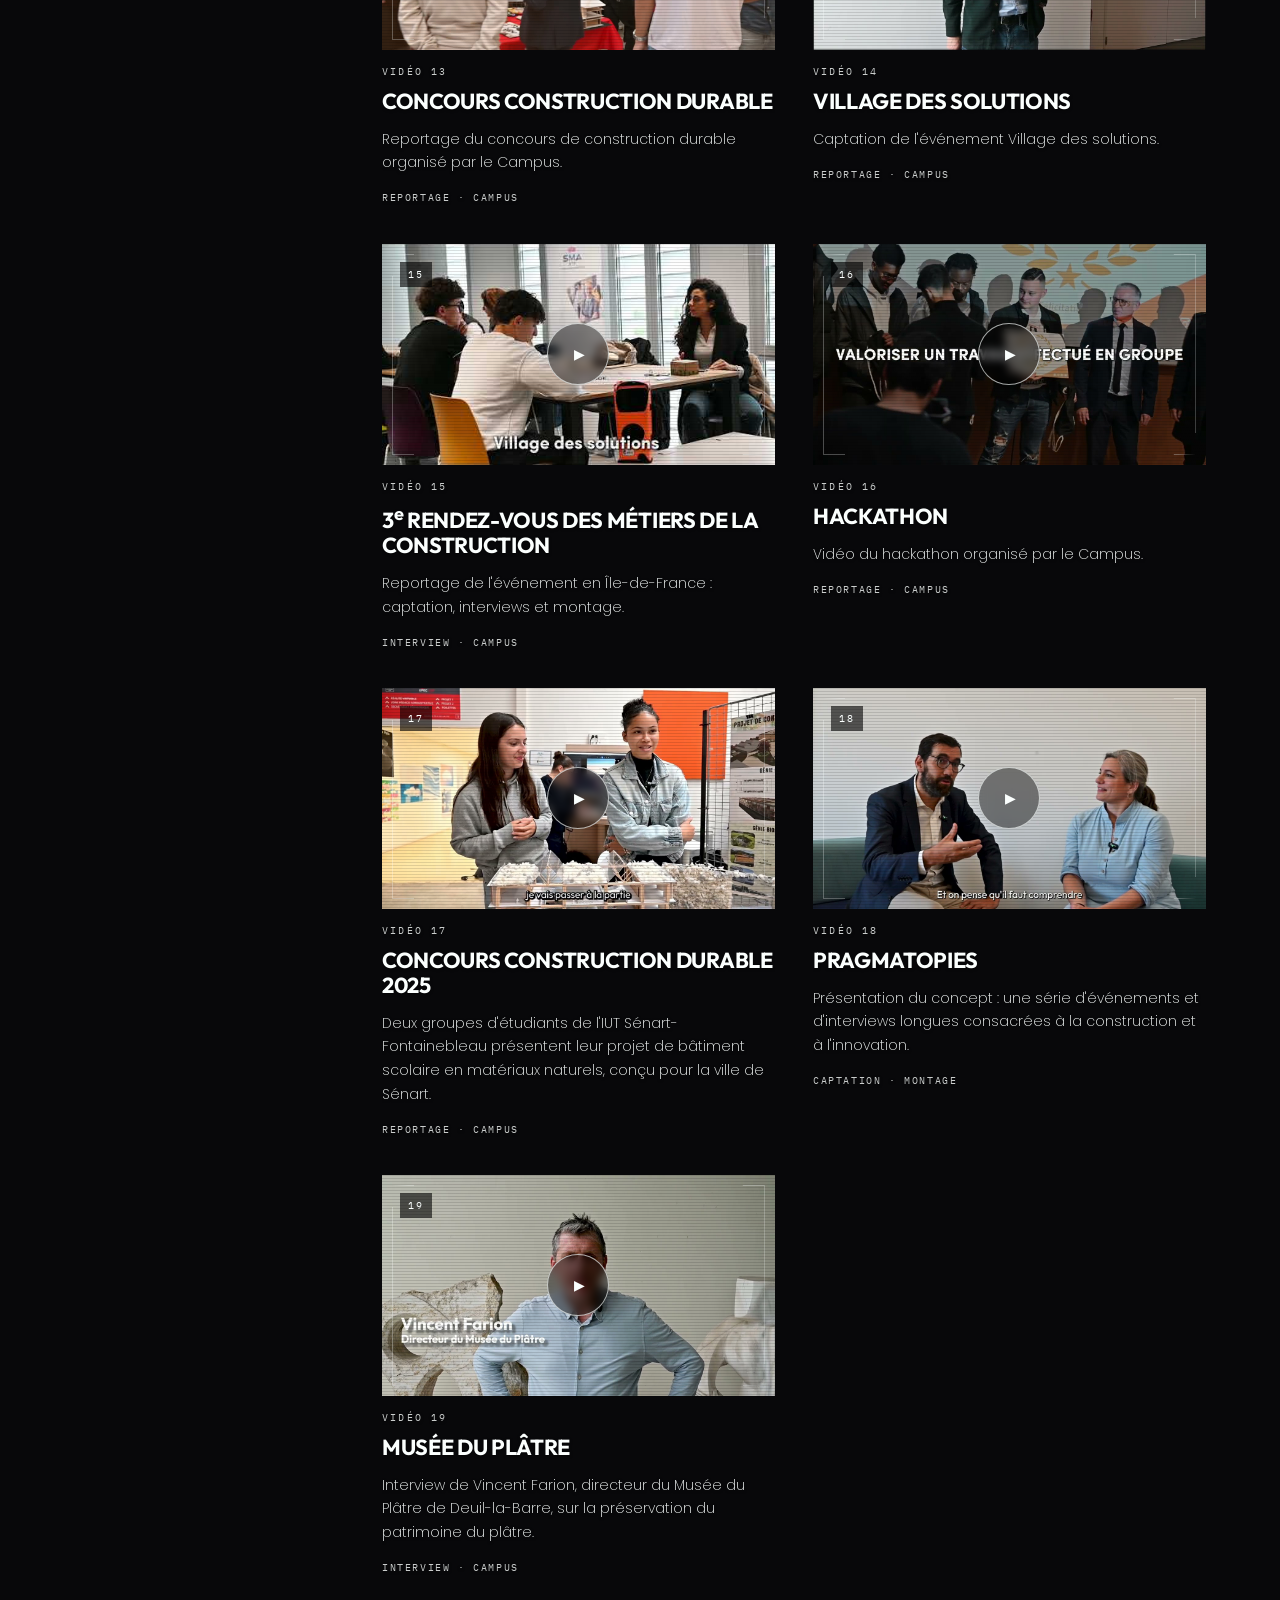
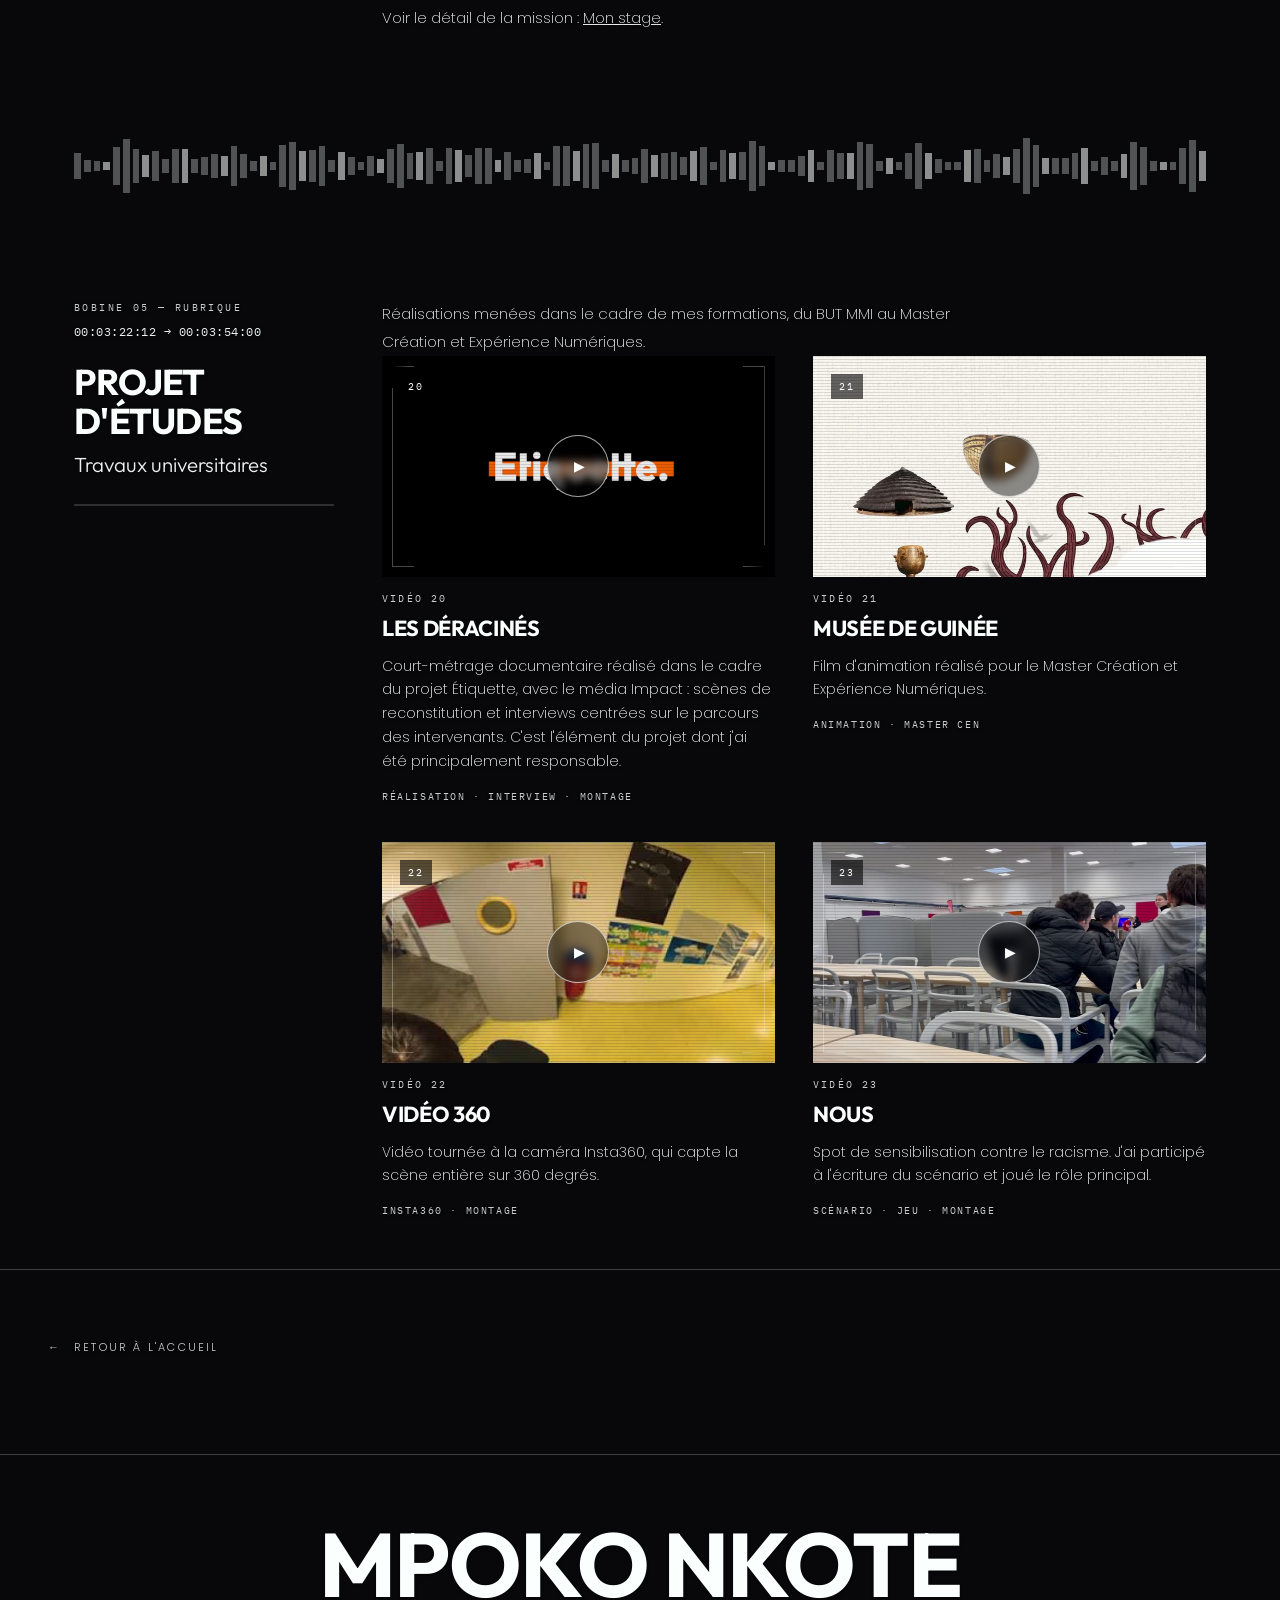
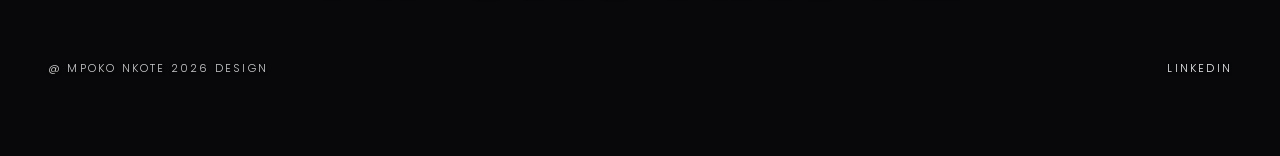
==== commit c9bcc7a2: "Showreel 2026 en tête d'accueil ; ajoute le spot ZCB Drop Skullcap en Freelance Co-Authored-By: Clau" ====
--- a/audiovisuel.html
+++ b/audiovisuel.html
@@ -10,8 +10,8 @@
 <link rel="preconnect" href="https://fonts.gstatic.com" crossorigin>
 <link href="https://fonts.googleapis.com/css2?family=Outfit:wght@300;400;600;700&family=Poppins:wght@200;300;400;600&family=IBM+Plex+Mono:wght@400;500&display=swap" rel="stylesheet">
 
-<link rel="stylesheet" href="css/style.css?v=20261028">
-<link rel="stylesheet" href="css/audiovisuel.css?v=20261028">
+<link rel="stylesheet" href="css/style.css?v=20261028b">
+<link rel="stylesheet" href="css/audiovisuel.css?v=20261028b">
 </head>
 <body class="av cinema">
 
@@ -81,7 +81,7 @@
       </div>
       <div>
         <span class="slate__key">Bobine</span>
-        <span class="slate__val">22 vidéos · 5 rubriques</span>
+        <span class="slate__val">23 vidéos · 5 rubriques</span>
       </div>
     </div>
   </section>
@@ -219,6 +219,19 @@
           <span class="vid__meta">Format vertical · Premiere Pro</span>
         </div>
 
+        <div class="vid reveal reveal--up" data-delay="3">
+          <button class="vid__frame monitor" data-src="assets/video/zcb-skullcap.mp4" data-titre="ZCB — Drop Skullcap"
+                  aria-label="Lire le spot ZCB pour le drop Skullcap">
+            <span class="monitor__tag">08</span>
+            <img src="assets/img/video/zcb-skullcap.jpg" alt="" loading="lazy">
+            <span class="vid__play"><i>&#9654;</i></span>
+          </button>
+          <span class="vid__num">Vidéo 08</span>
+          <h3 class="vid__title">ZCB — DROP SKULLCAP</h3>
+          <p class="vid__desc">Spot promotionnel pour le lancement des bonnets ZCB : face caméra tourné de nuit sous les ombrières d'un parking, inserts produits, habillage et annonce du drop.</p>
+          <span class="vid__meta">Format vertical · Captation · Montage</span>
+        </div>
+
       </div>
     </div>
   </article>
@@ -245,11 +258,11 @@
         <div class="vid reveal reveal--up">
           <button class="vid__frame monitor" data-src="assets/video/cec-rameaux.mp4" data-titre="Rameaux"
                   aria-label="Lire la vidéo Rameaux">
-            <span class="monitor__tag">08</span>
+            <span class="monitor__tag">09</span>
             <img src="assets/img/video/cec-rameaux.jpg" alt="" loading="lazy">
             <span class="vid__play"><i>&#9654;</i></span>
           </button>
-          <span class="vid__num">Vidéo 08</span>
+          <span class="vid__num">Vidéo 09</span>
           <h3 class="vid__title">RAMEAUX</h3>
           <p class="vid__desc">Captation et montage de la célébration des Rameaux.</p>
           <span class="vid__meta">Captation · Montage</span>
@@ -258,11 +271,11 @@
         <div class="vid reveal reveal--up" data-delay="1">
           <button class="vid__frame monitor" data-src="assets/video/cec-12-juillet.mp4" data-titre="Se retrouver"
                   aria-label="Lire la vidéo Se retrouver">
-            <span class="monitor__tag">09</span>
+            <span class="monitor__tag">10</span>
             <img src="assets/img/video/cec-12-juillet.jpg" alt="" loading="lazy">
             <span class="vid__play"><i>&#9654;</i></span>
           </button>
-          <span class="vid__num">Vidéo 09</span>
+          <span class="vid__num">Vidéo 10</span>
           <h3 class="vid__title">SE RETROUVER</h3>
           <p class="vid__desc">Format court sur une rencontre du 12 juillet, tourné et monté sur place.</p>
           <span class="vid__meta">Captation · Montage</span>
@@ -271,11 +284,11 @@
         <div class="vid reveal reveal--up" data-delay="2">
           <button class="vid__frame monitor" data-src="assets/video/cec-generique.mp4" data-titre="Générique du CEC"
                   aria-label="Lire le générique du CEC">
-            <span class="monitor__tag">10</span>
+            <span class="monitor__tag">11</span>
             <img src="assets/img/video/cec-generique.jpg" alt="" loading="lazy">
             <span class="vid__play"><i>&#9654;</i></span>
           </button>
-          <span class="vid__num">Vidéo 10</span>
+          <span class="vid__num">Vidéo 11</span>
           <h3 class="vid__title">GÉNÉRIQUE</h3>
           <p class="vid__desc">Générique diffusé en ouverture des lives, avant le début du culte. Montage d'images de la vie de l'église : louange, régie, communion fraternelle.</p>
           <span class="vid__meta">Montage · Habillage</span>
@@ -284,11 +297,11 @@
         <div class="vid reveal reveal--up" data-delay="3">
           <button class="vid__frame monitor" data-src="assets/video/cec-outro.mp4" data-titre="Outro des lives du CEC"
                   aria-label="Lire l'outro des lives du CEC">
-            <span class="monitor__tag">11</span>
+            <span class="monitor__tag">12</span>
             <img src="assets/img/video/cec-outro.jpg" alt="" loading="lazy">
             <span class="vid__play"><i>&#9654;</i></span>
           </button>
-          <span class="vid__num">Vidéo 11</span>
+          <span class="vid__num">Vidéo 12</span>
           <h3 class="vid__title">OUTRO</h3>
           <p class="vid__desc">Outro diffusée en clôture des lives, réalisée sur Premiere Pro. Elle renvoie vers les réseaux et la chaîne de l'église avant de rendre l'antenne.</p>
           <span class="vid__meta">Montage · Habillage</span>
@@ -320,11 +333,11 @@
         <div class="vid reveal reveal--up">
           <button class="vid__frame monitor" data-yt="lLltkxesWSk" data-titre="Concours construction durable"
                   aria-label="Lire la vidéo Concours construction durable">
-            <span class="monitor__tag">12</span>
+            <span class="monitor__tag">13</span>
             <img src="assets/img/video/concours-construction.jpg" alt="" loading="lazy">
             <span class="vid__play"><i>▶</i></span>
           </button>
-          <span class="vid__num">Vidéo 12</span>
+          <span class="vid__num">Vidéo 13</span>
           <h3 class="vid__title">CONCOURS CONSTRUCTION DURABLE</h3>
           <p class="vid__desc">Reportage du concours de construction durable organisé par le Campus.</p>
           <span class="vid__meta">Reportage · Campus</span>
@@ -333,11 +346,11 @@
         <div class="vid reveal reveal--up" data-delay="1">
           <button class="vid__frame monitor" data-yt="_NyMfvvAN4A" data-titre="Village des solutions"
                   aria-label="Lire la vidéo Village des solutions">
-            <span class="monitor__tag">13</span>
+            <span class="monitor__tag">14</span>
             <img src="assets/img/video/village-solutions.jpg" alt="" loading="lazy">
             <span class="vid__play"><i>▶</i></span>
           </button>
-          <span class="vid__num">Vidéo 13</span>
+          <span class="vid__num">Vidéo 14</span>
           <h3 class="vid__title">VILLAGE DES SOLUTIONS</h3>
           <p class="vid__desc">Captation de l'événement Village des solutions.</p>
           <span class="vid__meta">Reportage · Campus</span>
@@ -346,11 +359,11 @@
         <div class="vid reveal reveal--up" data-delay="2">
           <button class="vid__frame monitor" data-yt="hyN4eLp3NFI" data-titre="3e Rendez-vous des métiers de la construction en Île-de-France"
                   aria-label="Lire la vidéo 3e Rendez-vous des métiers de la construction">
-            <span class="monitor__tag">14</span>
+            <span class="monitor__tag">15</span>
             <img src="assets/img/video/rendez-vous-metiers.jpg" alt="" loading="lazy">
             <span class="vid__play"><i>▶</i></span>
           </button>
-          <span class="vid__num">Vidéo 14</span>
+          <span class="vid__num">Vidéo 15</span>
           <h3 class="vid__title">3<sup>e</sup> RENDEZ-VOUS DES MÉTIERS DE LA CONSTRUCTION</h3>
           <p class="vid__desc">Reportage de l'événement en Île-de-France : captation, interviews et montage.</p>
           <span class="vid__meta">Interview · Campus</span>
@@ -359,11 +372,11 @@
         <div class="vid reveal reveal--up" data-delay="3">
           <button class="vid__frame monitor" data-yt="8LsXFqbXkKM" data-titre="Hackathon vidéo"
                   aria-label="Lire la vidéo Hackathon">
-            <span class="monitor__tag">15</span>
+            <span class="monitor__tag">16</span>
             <img src="assets/img/video/hackathon.jpg" alt="" loading="lazy">
             <span class="vid__play"><i>▶</i></span>
           </button>
-          <span class="vid__num">Vidéo 15</span>
+          <span class="vid__num">Vidéo 16</span>
           <h3 class="vid__title">HACKATHON</h3>
           <p class="vid__desc">Vidéo du hackathon organisé par le Campus.</p>
           <span class="vid__meta">Reportage · Campus</span>
@@ -372,11 +385,11 @@
         <div class="vid reveal reveal--up">
           <button class="vid__frame monitor" data-yt="Kee2sH_Q9cI" data-titre="Concours Construction Durable 2025"
                   aria-label="Lire la vidéo Concours Construction Durable 2025">
-            <span class="monitor__tag">16</span>
+            <span class="monitor__tag">17</span>
             <img src="assets/img/video/concours-2025.jpg" alt="" loading="lazy">
             <span class="vid__play"><i>▶</i></span>
           </button>
-          <span class="vid__num">Vidéo 16</span>
+          <span class="vid__num">Vidéo 17</span>
           <h3 class="vid__title">CONCOURS CONSTRUCTION DURABLE 2025</h3>
           <p class="vid__desc">Deux groupes d'étudiants de l'IUT Sénart-Fontainebleau présentent leur projet de bâtiment scolaire en matériaux naturels, conçu pour la ville de Sénart.</p>
           <span class="vid__meta">Reportage · Campus</span>
@@ -385,11 +398,11 @@
         <div class="vid reveal reveal--up" data-delay="1">
           <button class="vid__frame monitor" data-yt="BvMyObVVvCU" data-titre="Pragmatopies : c'est quoi ?"
                   aria-label="Lire la vidéo Pragmatopies : c'est quoi ?">
-            <span class="monitor__tag">17</span>
+            <span class="monitor__tag">18</span>
             <img src="assets/img/video/pragmatopies.jpg" alt="" loading="lazy">
             <span class="vid__play"><i>▶</i></span>
           </button>
-          <span class="vid__num">Vidéo 17</span>
+          <span class="vid__num">Vidéo 18</span>
           <h3 class="vid__title">PRAGMATOPIES</h3>
           <p class="vid__desc">Présentation du concept : une série d'événements et d'interviews longues consacrées à la construction et à l'innovation.</p>
           <span class="vid__meta">Captation · Montage</span>
@@ -398,11 +411,11 @@
         <div class="vid reveal reveal--up" data-delay="2">
           <button class="vid__frame monitor" data-yt="5avlUaOp2ms" data-titre="Musée du Plâtre : interview de Vincent Farion"
                   aria-label="Lire la vidéo Musée du Plâtre, interview de Vincent Farion">
-            <span class="monitor__tag">18</span>
+            <span class="monitor__tag">19</span>
             <img src="assets/img/video/musee-platre.jpg" alt="" loading="lazy">
             <span class="vid__play"><i>▶</i></span>
           </button>
-          <span class="vid__num">Vidéo 18</span>
+          <span class="vid__num">Vidéo 19</span>
           <h3 class="vid__title">MUSÉE DU PLÂTRE</h3>
           <p class="vid__desc">Interview de Vincent Farion, directeur du Musée du Plâtre de Deuil-la-Barre, sur la préservation du patrimoine du plâtre.</p>
           <span class="vid__meta">Interview · Campus</span>
@@ -438,11 +451,11 @@
         <div class="vid reveal reveal--up">
           <button class="vid__frame monitor" data-yt="hHxMSVSHUks" data-titre="Les Déracinés"
                   aria-label="Lire la vidéo Les Déracinés">
-            <span class="monitor__tag">19</span>
+            <span class="monitor__tag">20</span>
             <img src="assets/img/video/deracines.jpg" alt="" loading="lazy">
             <span class="vid__play"><i>&#9654;</i></span>
           </button>
-          <span class="vid__num">Vidéo 19</span>
+          <span class="vid__num">Vidéo 20</span>
           <h3 class="vid__title">LES DÉRACINÉS</h3>
           <p class="vid__desc">Court-métrage documentaire réalisé dans le cadre du projet Étiquette, avec le média Impact : scènes de reconstitution et interviews centrées sur le parcours des intervenants. C'est l'élément du projet dont j'ai été principalement responsable.</p>
           <span class="vid__meta">Réalisation · Interview · Montage</span>
@@ -451,11 +464,11 @@
         <div class="vid reveal reveal--up" data-delay="1">
           <button class="vid__frame monitor" data-src="assets/video/musee-guinee.mp4" data-titre="Musée de Guinée"
                   aria-label="Lire la vidéo Musée de Guinée">
-            <span class="monitor__tag">20</span>
+            <span class="monitor__tag">21</span>
             <img src="assets/img/video/musee-guinee.jpg" alt="" loading="lazy">
             <span class="vid__play"><i>&#9654;</i></span>
           </button>
-          <span class="vid__num">Vidéo 20</span>
+          <span class="vid__num">Vidéo 21</span>
           <h3 class="vid__title">MUSÉE DE GUINÉE</h3>
           <p class="vid__desc">Film d'animation réalisé pour le Master Création et Expérience Numériques.</p>
           <span class="vid__meta">Animation · Master CEN</span>
@@ -464,11 +477,11 @@
         <div class="vid reveal reveal--up" data-delay="2">
           <button class="vid__frame monitor" data-yt="0oQpwA1qMJ0" data-titre="Vidéo 360"
                   aria-label="Lire la vidéo Vidéo 360">
-            <span class="monitor__tag">21</span>
+            <span class="monitor__tag">22</span>
             <img src="assets/img/video/realite-virtuelle.jpg" alt="" loading="lazy">
             <span class="vid__play"><i>&#9654;</i></span>
           </button>
-          <span class="vid__num">Vidéo 21</span>
+          <span class="vid__num">Vidéo 22</span>
           <h3 class="vid__title">VIDÉO 360</h3>
           <p class="vid__desc">Vidéo tournée à la caméra Insta360, qui capte la scène entière sur 360 degrés.</p>
           <span class="vid__meta">Insta360 · Montage</span>
@@ -477,11 +490,11 @@
         <div class="vid reveal reveal--up" data-delay="3">
           <button class="vid__frame monitor" data-src="assets/video/spot-nous.mp4" data-titre="Spot Nous"
                   aria-label="Lire la vidéo Spot Nous">
-            <span class="monitor__tag">22</span>
+            <span class="monitor__tag">23</span>
             <img src="assets/img/video/spot-nous.jpg" alt="" loading="lazy">
             <span class="vid__play"><i>&#9654;</i></span>
           </button>
-          <span class="vid__num">Vidéo 22</span>
+          <span class="vid__num">Vidéo 23</span>
           <h3 class="vid__title">NOUS</h3>
           <p class="vid__desc">Spot de sensibilisation contre le racisme. J'ai participé à l'écriture du scénario et joué le rôle principal.</p>
           <span class="vid__meta">Scénario · Jeu · Montage</span>
@@ -505,10 +518,10 @@
   </div>
 </footer>
 
-<script src="js/main.js?v=20261028"></script>
-<script src="js/ambiance.js?v=20261028"></script>
-<script src="js/toile.js?v=20261028"></script>
-<script src="js/sommaire.js?v=20261028"></script>
-<script src="js/audiovisuel.js?v=20261028"></script>
+<script src="js/main.js?v=20261028b"></script>
+<script src="js/ambiance.js?v=20261028b"></script>
+<script src="js/toile.js?v=20261028b"></script>
+<script src="js/sommaire.js?v=20261028b"></script>
+<script src="js/audiovisuel.js?v=20261028b"></script>
 </body>
 </html>
--- a/css/style.css
+++ b/css/style.css
@@ -650,6 +650,35 @@
 /* =========================================================
    PROJETS
    ========================================================= */
+/* ---------- Showreel : la bande démo, première chose montrée ---------- */
+.reel{
+  max-width: 1440px;
+  margin-inline: auto;
+  padding: clamp(3rem, 6vw, 5rem) var(--gutter) clamp(1rem, 3vw, 2rem);
+}
+.reel .section-title{ margin-bottom: clamp(2rem, 4.5vw, 3.5rem); }
+.reel__cadre{
+  max-width: 1200px;
+  margin: 0 auto;
+  background: #000;
+  box-shadow: 0 30px 80px -30px rgba(0,0,0,.8), 0 0 0 1px rgba(251,255,254,.12);
+}
+.reel__video{
+  display: block;
+  width: 100%;
+  aspect-ratio: 16 / 9;
+  background: #000;
+}
+.reel__legende{
+  margin-top: 1rem;
+  text-align: center;
+  font-family: var(--mono);
+  font-size: .7rem;
+  letter-spacing: .2em;
+  text-transform: uppercase;
+  color: var(--muted);
+}
+
 .projects{
   max-width: 1440px;
   margin-inline: auto;
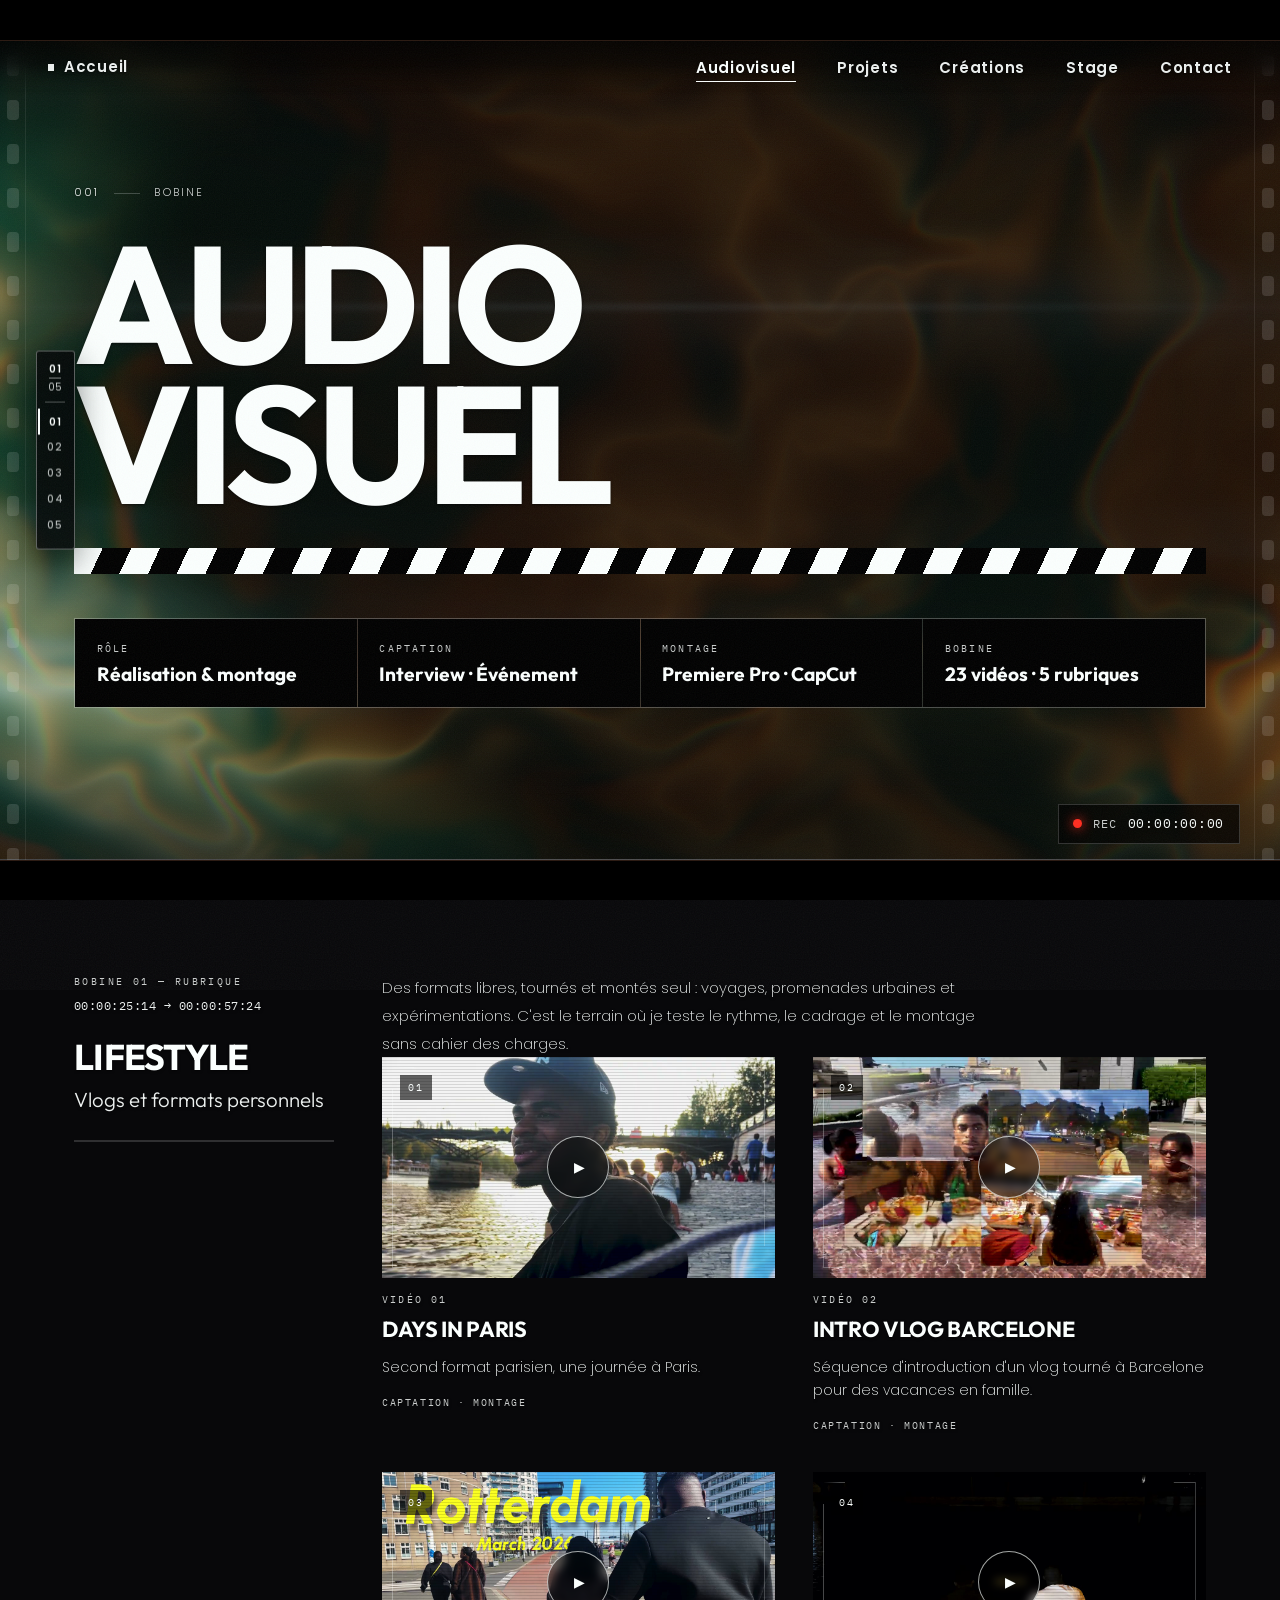
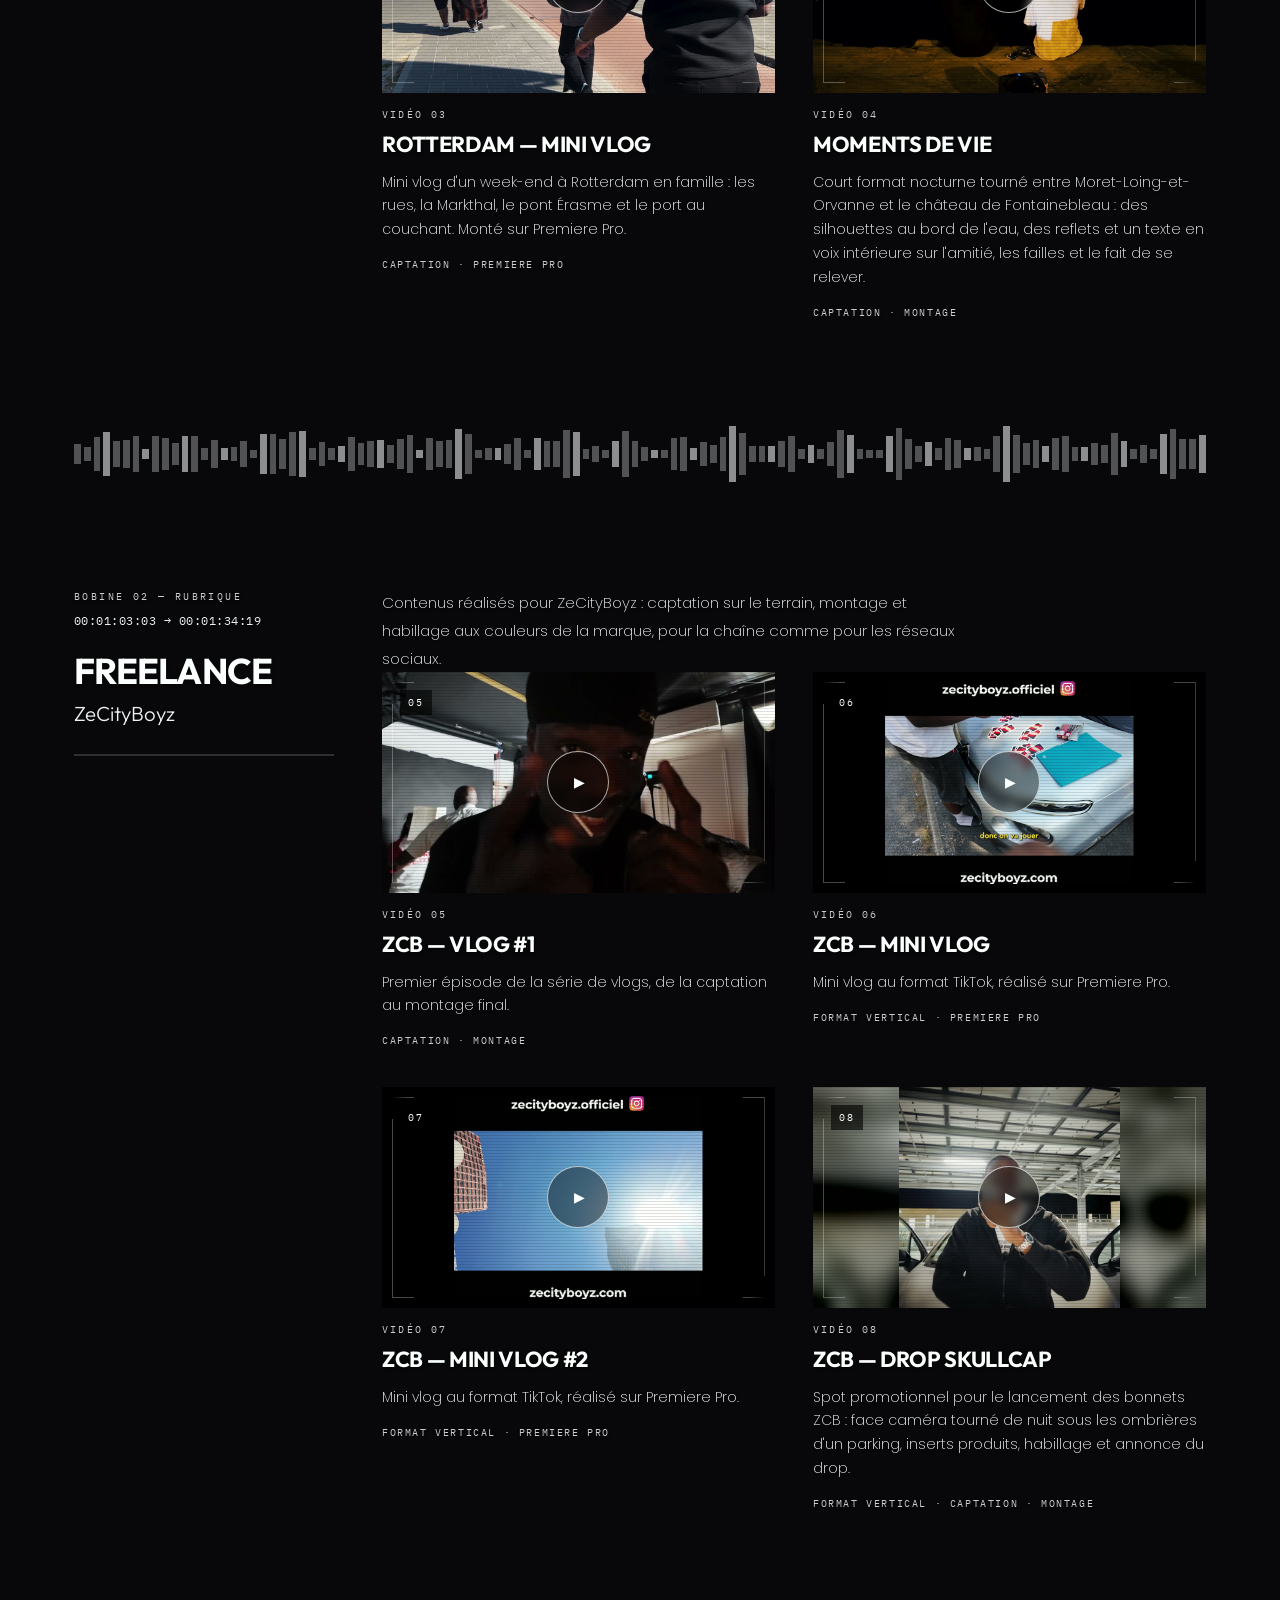
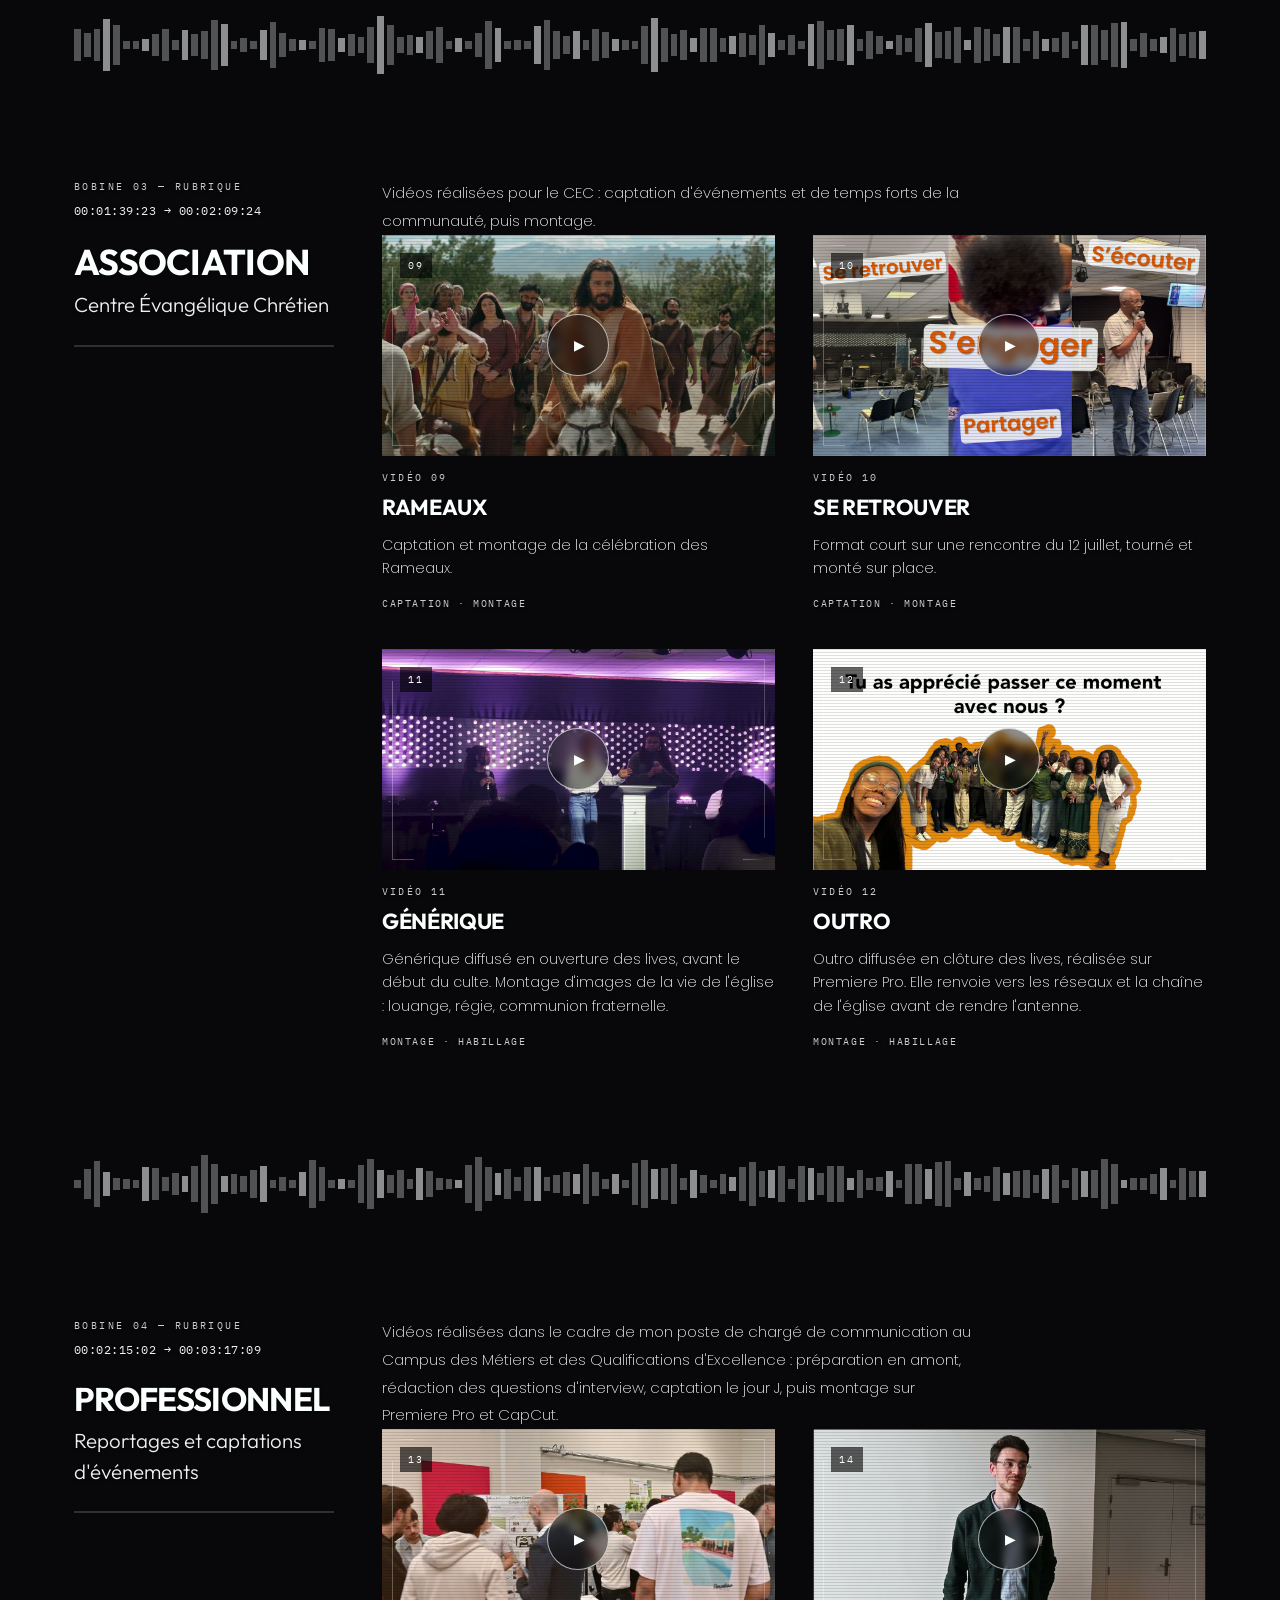
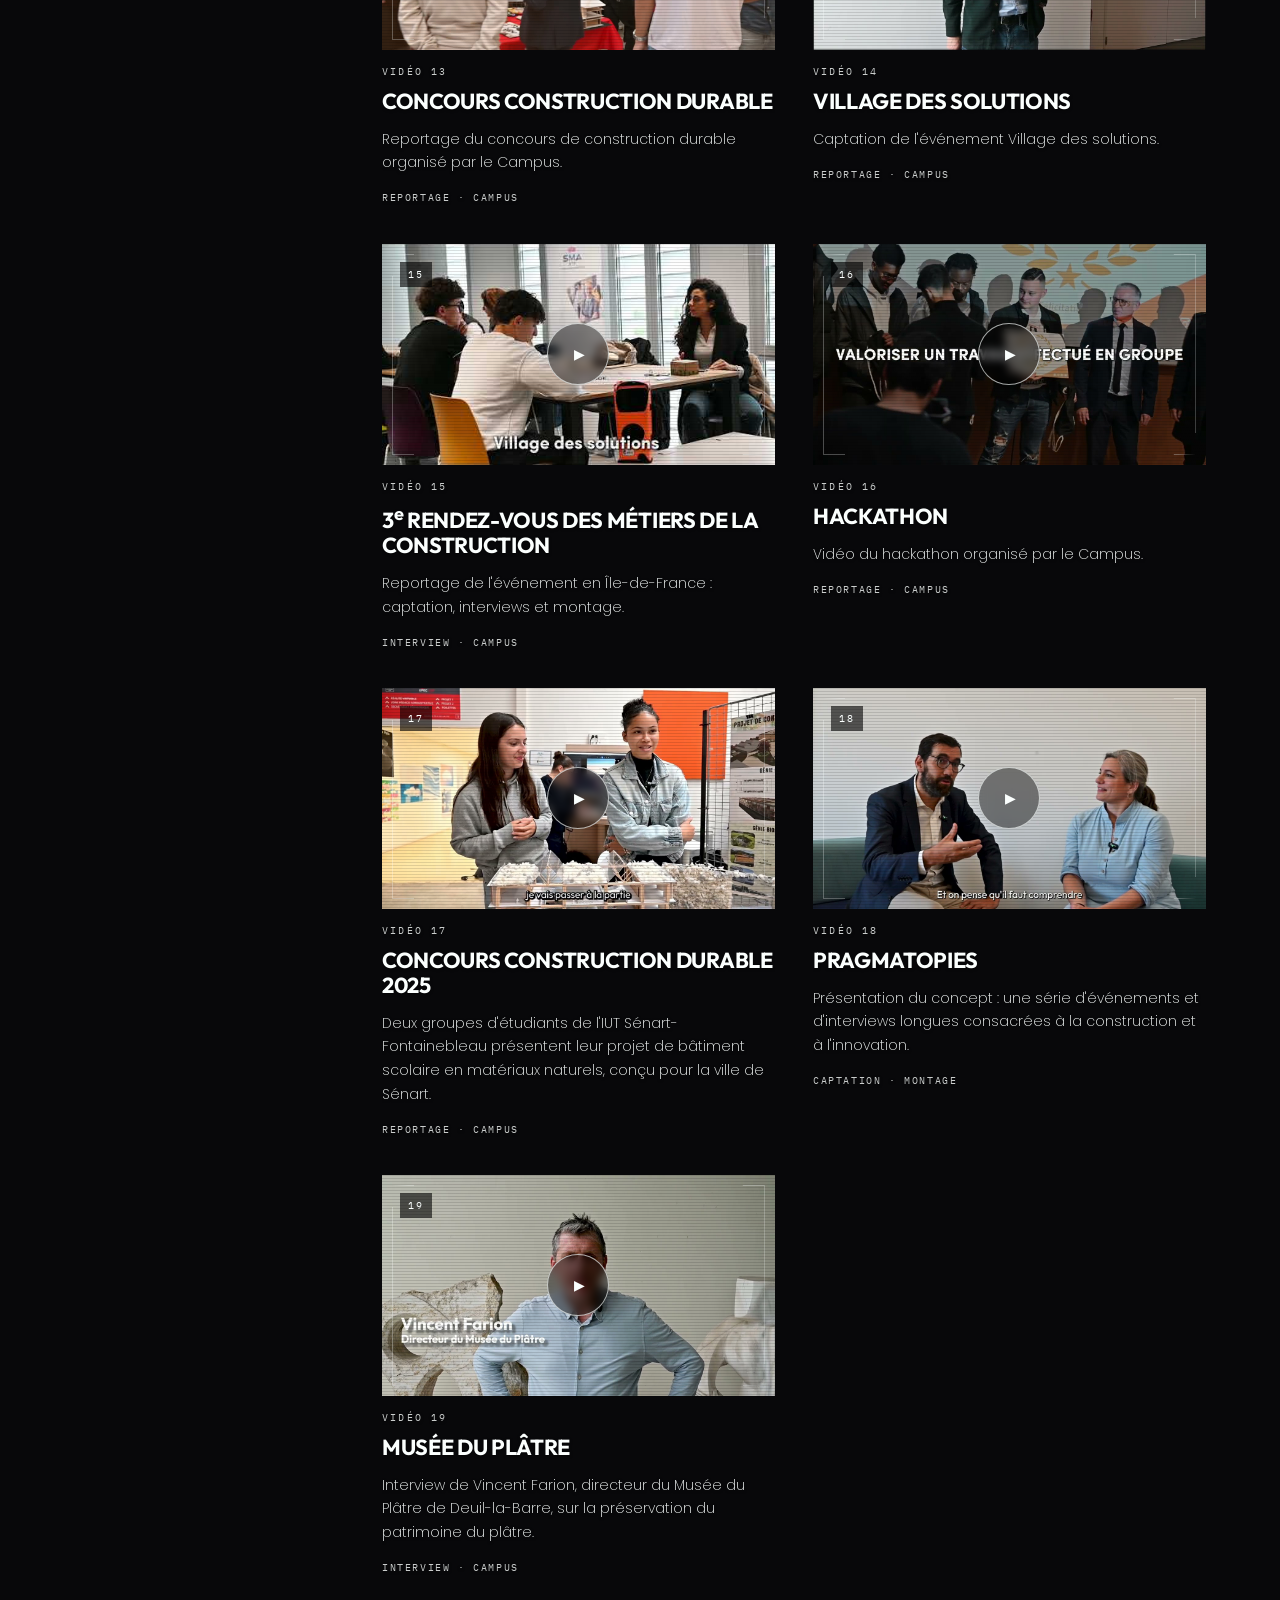
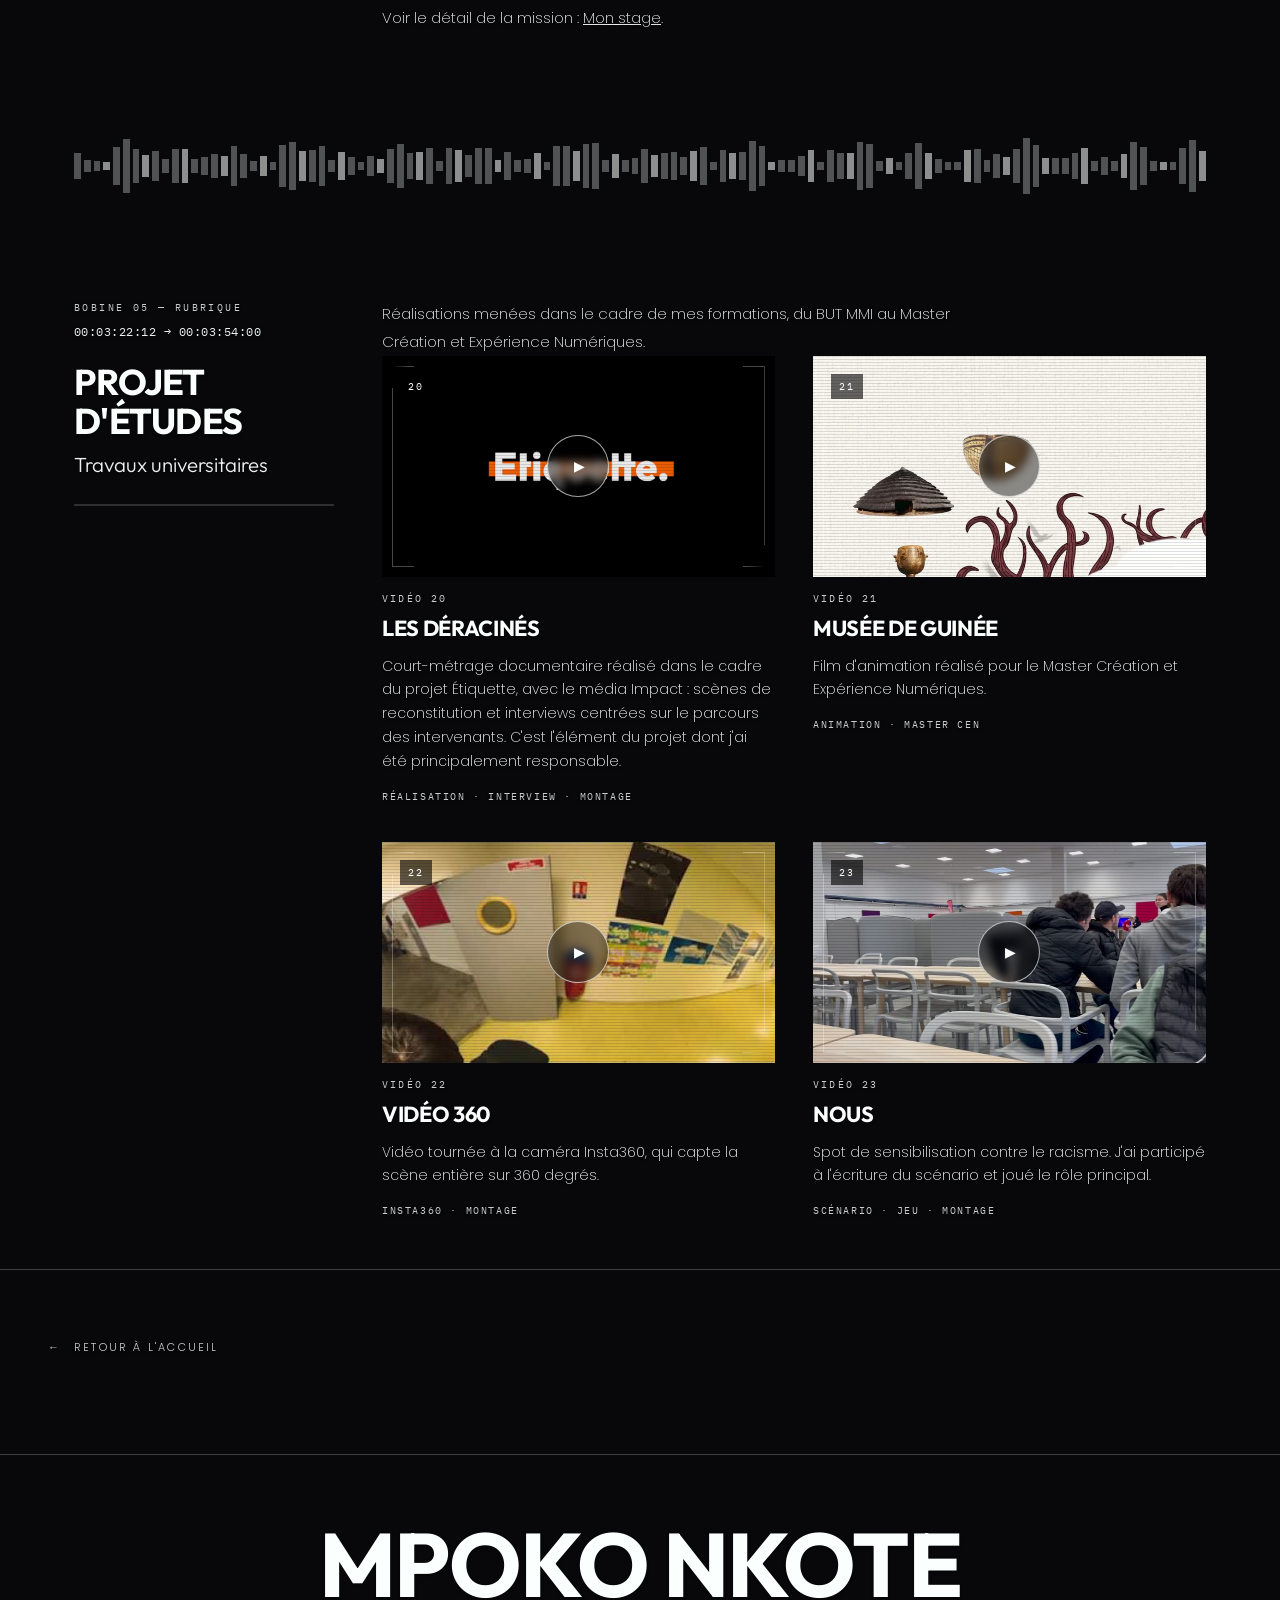
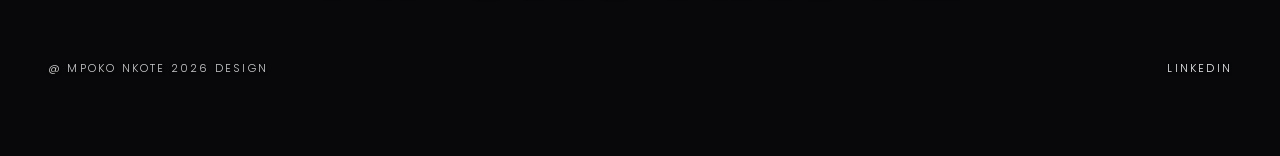
==== commit e54669a2: "Retire le showreel et le bouton CV ; alternance dès que possible Co-Authored-By: Claude Opus 5.5 <no" ====
--- a/audiovisuel.html
+++ b/audiovisuel.html
@@ -10,8 +10,8 @@
 <link rel="preconnect" href="https://fonts.gstatic.com" crossorigin>
 <link href="https://fonts.googleapis.com/css2?family=Outfit:wght@300;400;600;700&family=Poppins:wght@200;300;400;600&family=IBM+Plex+Mono:wght@400;500&display=swap" rel="stylesheet">
 
-<link rel="stylesheet" href="css/style.css?v=20261028b">
-<link rel="stylesheet" href="css/audiovisuel.css?v=20261028b">
+<link rel="stylesheet" href="css/style.css?v=20261029">
+<link rel="stylesheet" href="css/audiovisuel.css?v=20261029">
 </head>
 <body class="av cinema">
 
@@ -518,10 +518,10 @@
   </div>
 </footer>
 
-<script src="js/main.js?v=20261028b"></script>
-<script src="js/ambiance.js?v=20261028b"></script>
-<script src="js/toile.js?v=20261028b"></script>
-<script src="js/sommaire.js?v=20261028b"></script>
-<script src="js/audiovisuel.js?v=20261028b"></script>
+<script src="js/main.js?v=20261029"></script>
+<script src="js/ambiance.js?v=20261029"></script>
+<script src="js/toile.js?v=20261029"></script>
+<script src="js/sommaire.js?v=20261029"></script>
+<script src="js/audiovisuel.js?v=20261029"></script>
 </body>
 </html>
--- a/css/style.css
+++ b/css/style.css
@@ -650,35 +650,6 @@
 /* =========================================================
    PROJETS
    ========================================================= */
-/* ---------- Showreel : la bande démo, première chose montrée ---------- */
-.reel{
-  max-width: 1440px;
-  margin-inline: auto;
-  padding: clamp(3rem, 6vw, 5rem) var(--gutter) clamp(1rem, 3vw, 2rem);
-}
-.reel .section-title{ margin-bottom: clamp(2rem, 4.5vw, 3.5rem); }
-.reel__cadre{
-  max-width: 1200px;
-  margin: 0 auto;
-  background: #000;
-  box-shadow: 0 30px 80px -30px rgba(0,0,0,.8), 0 0 0 1px rgba(251,255,254,.12);
-}
-.reel__video{
-  display: block;
-  width: 100%;
-  aspect-ratio: 16 / 9;
-  background: #000;
-}
-.reel__legende{
-  margin-top: 1rem;
-  text-align: center;
-  font-family: var(--mono);
-  font-size: .7rem;
-  letter-spacing: .2em;
-  text-transform: uppercase;
-  color: var(--muted);
-}
-
 .projects{
   max-width: 1440px;
   margin-inline: auto;
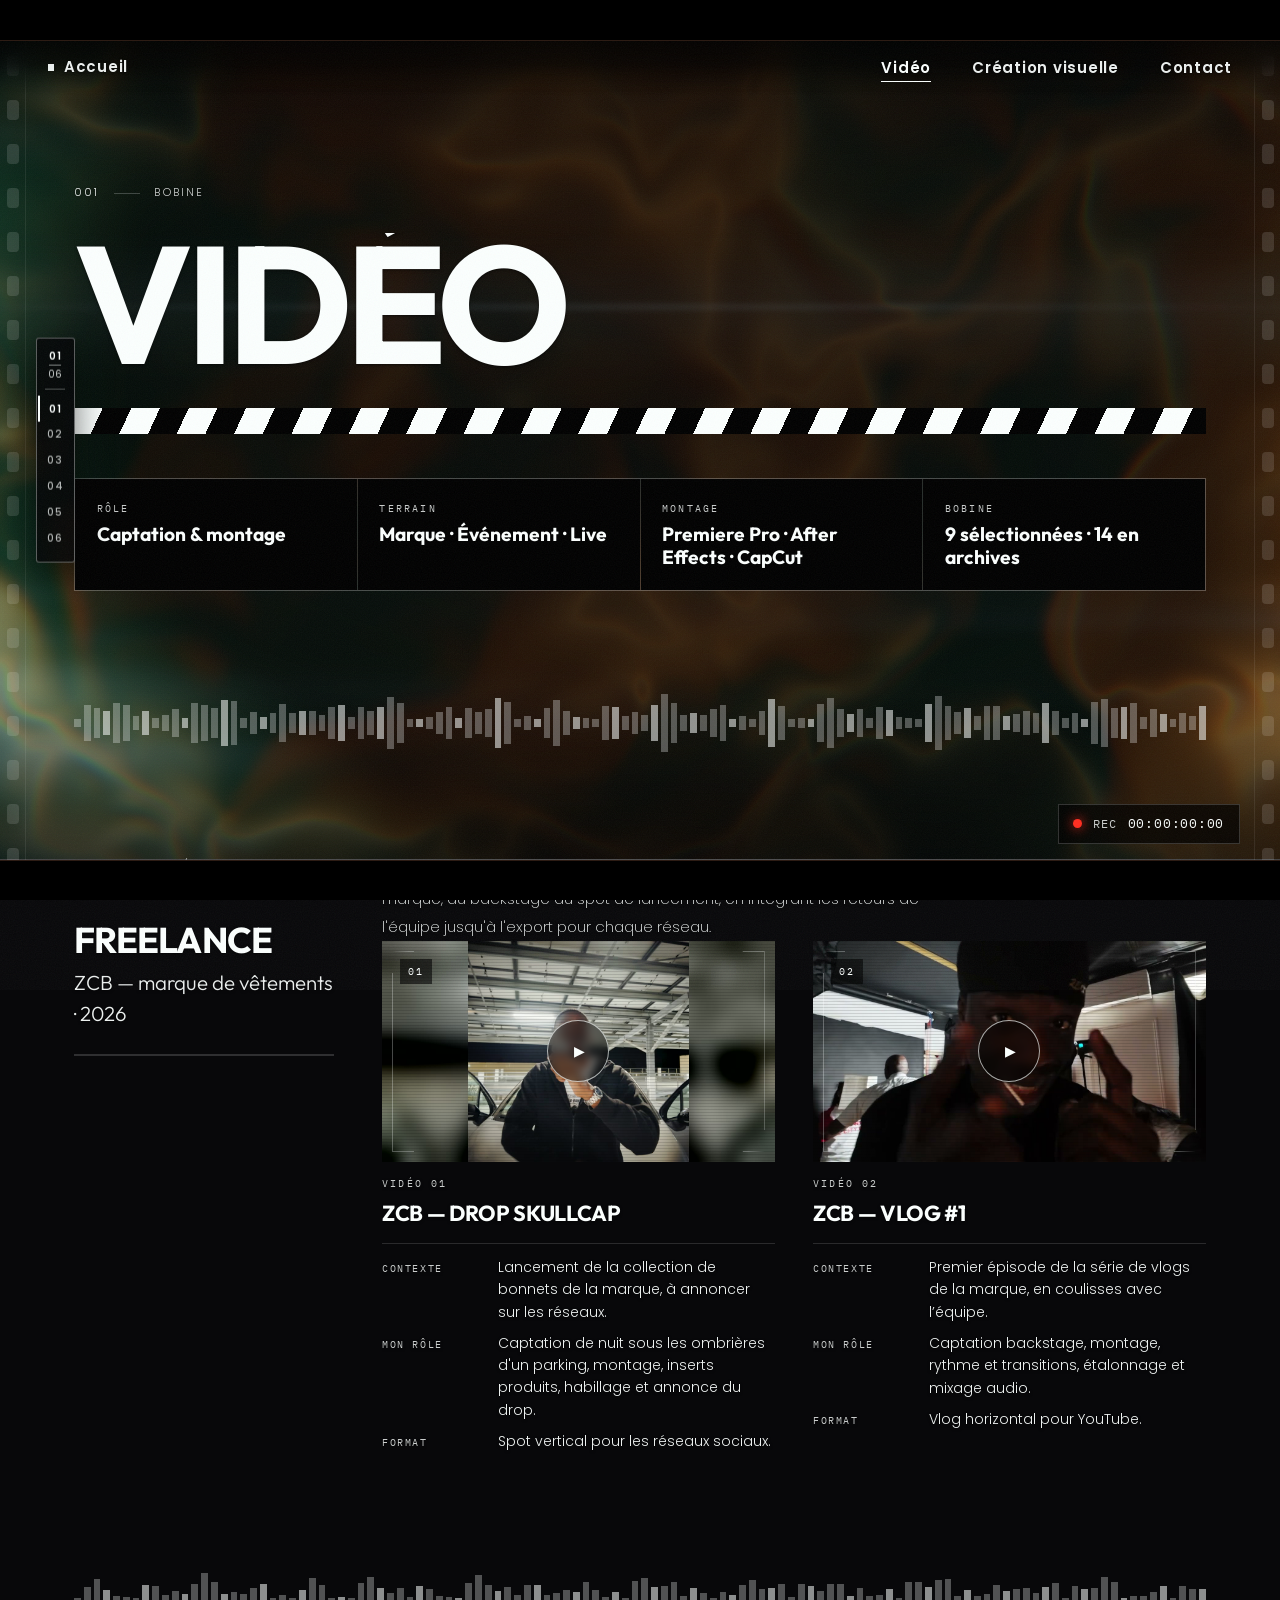
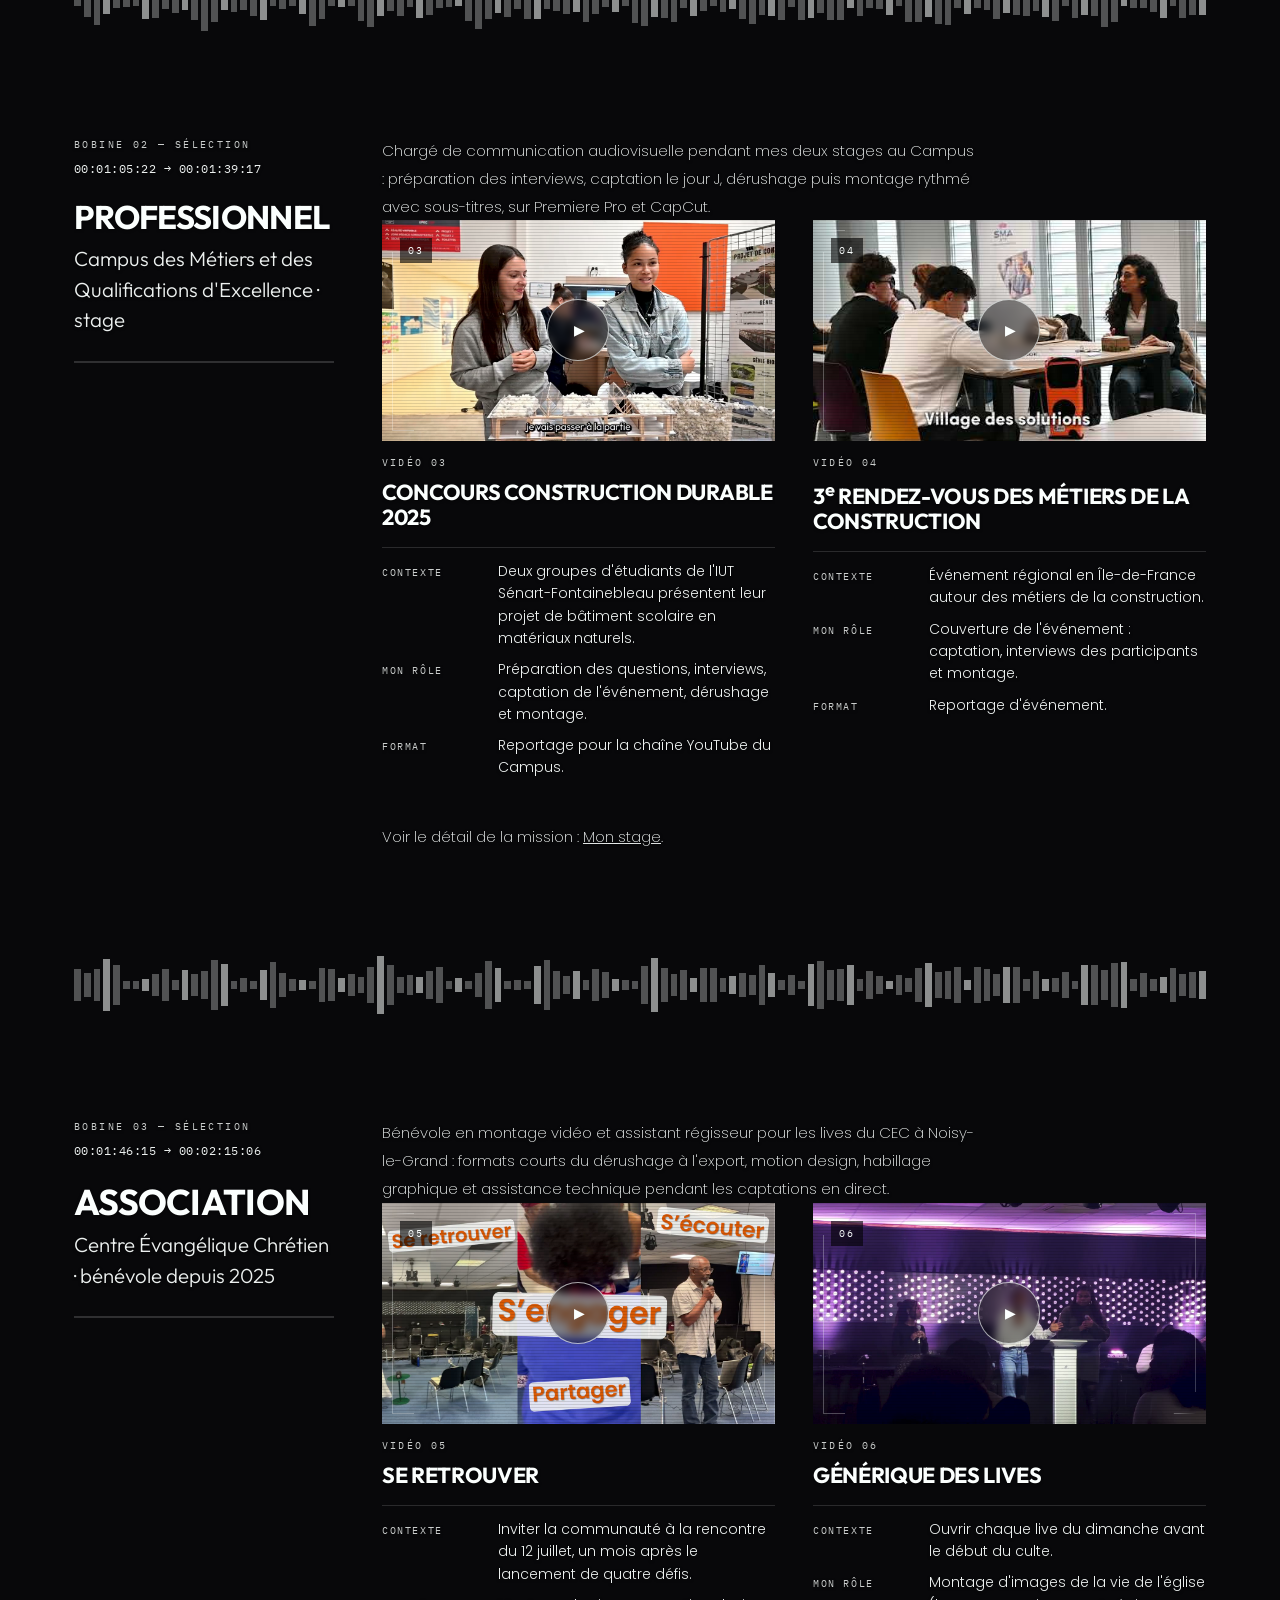
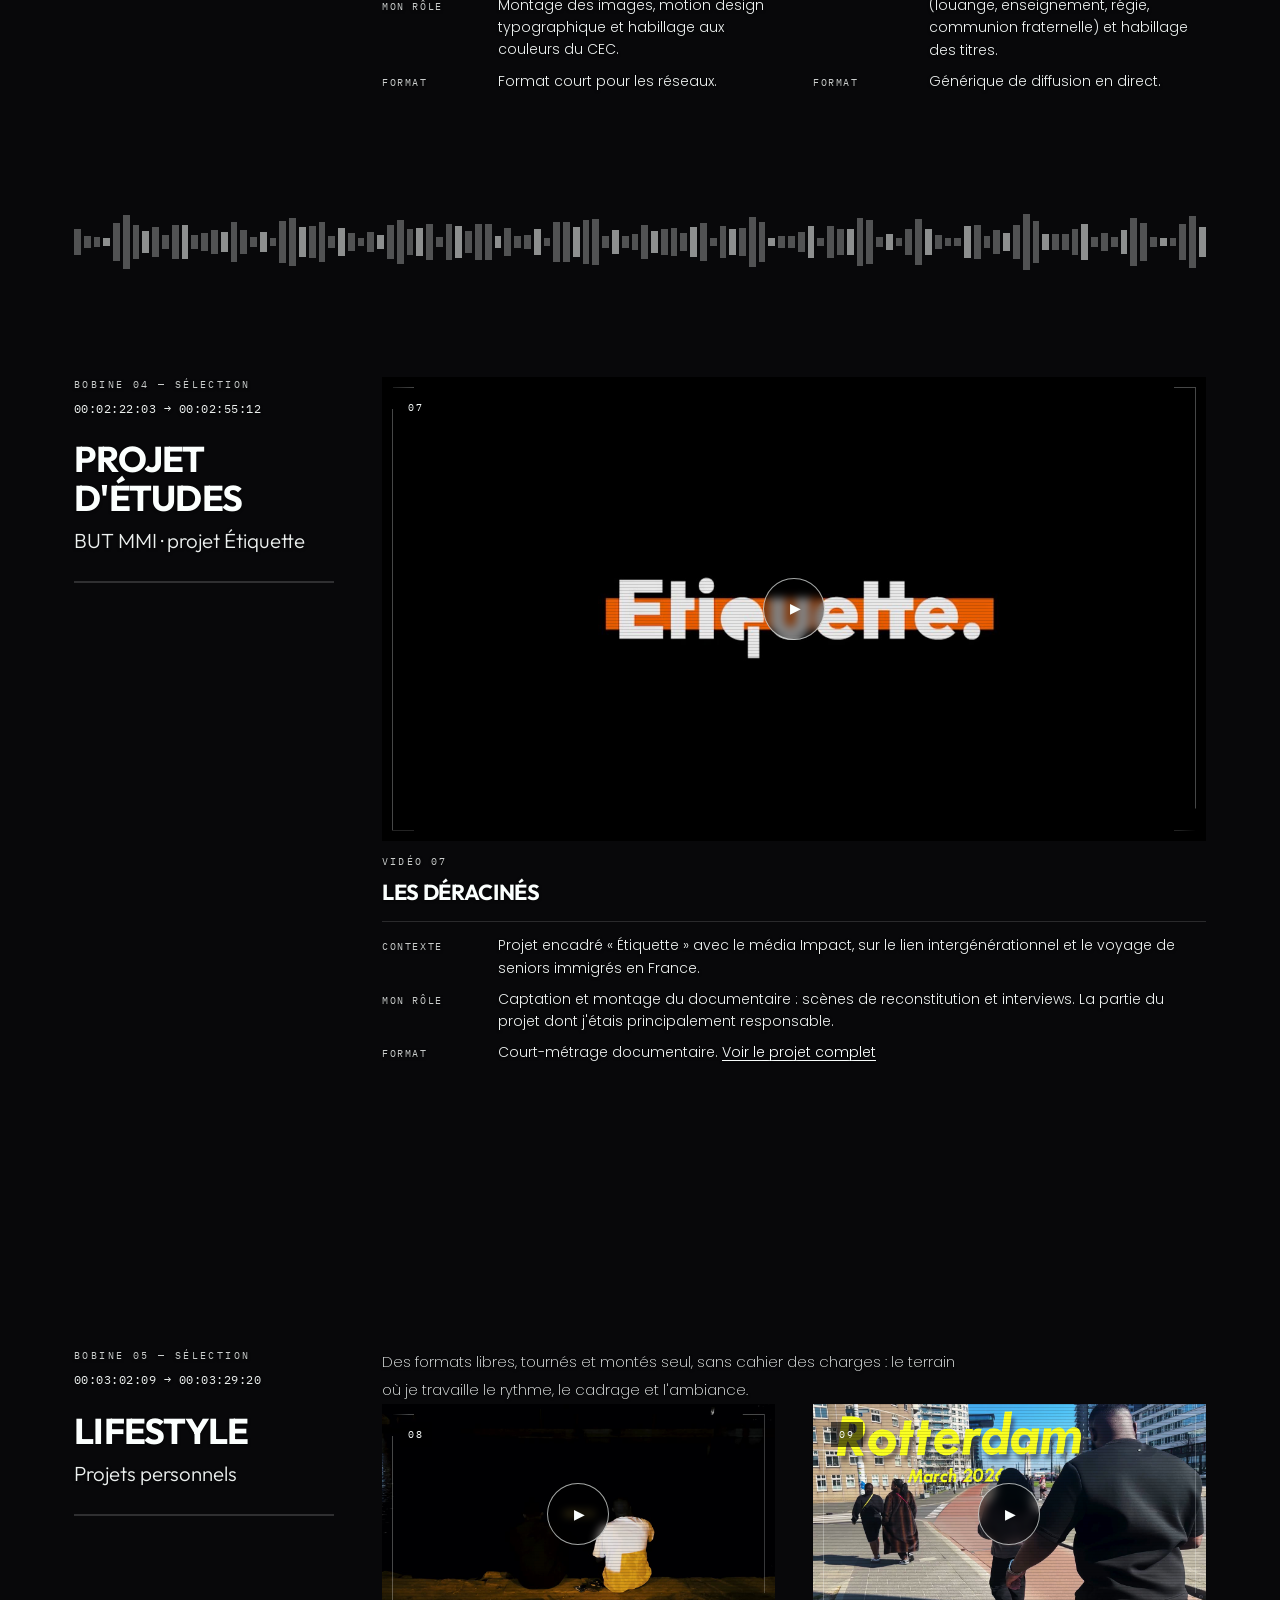
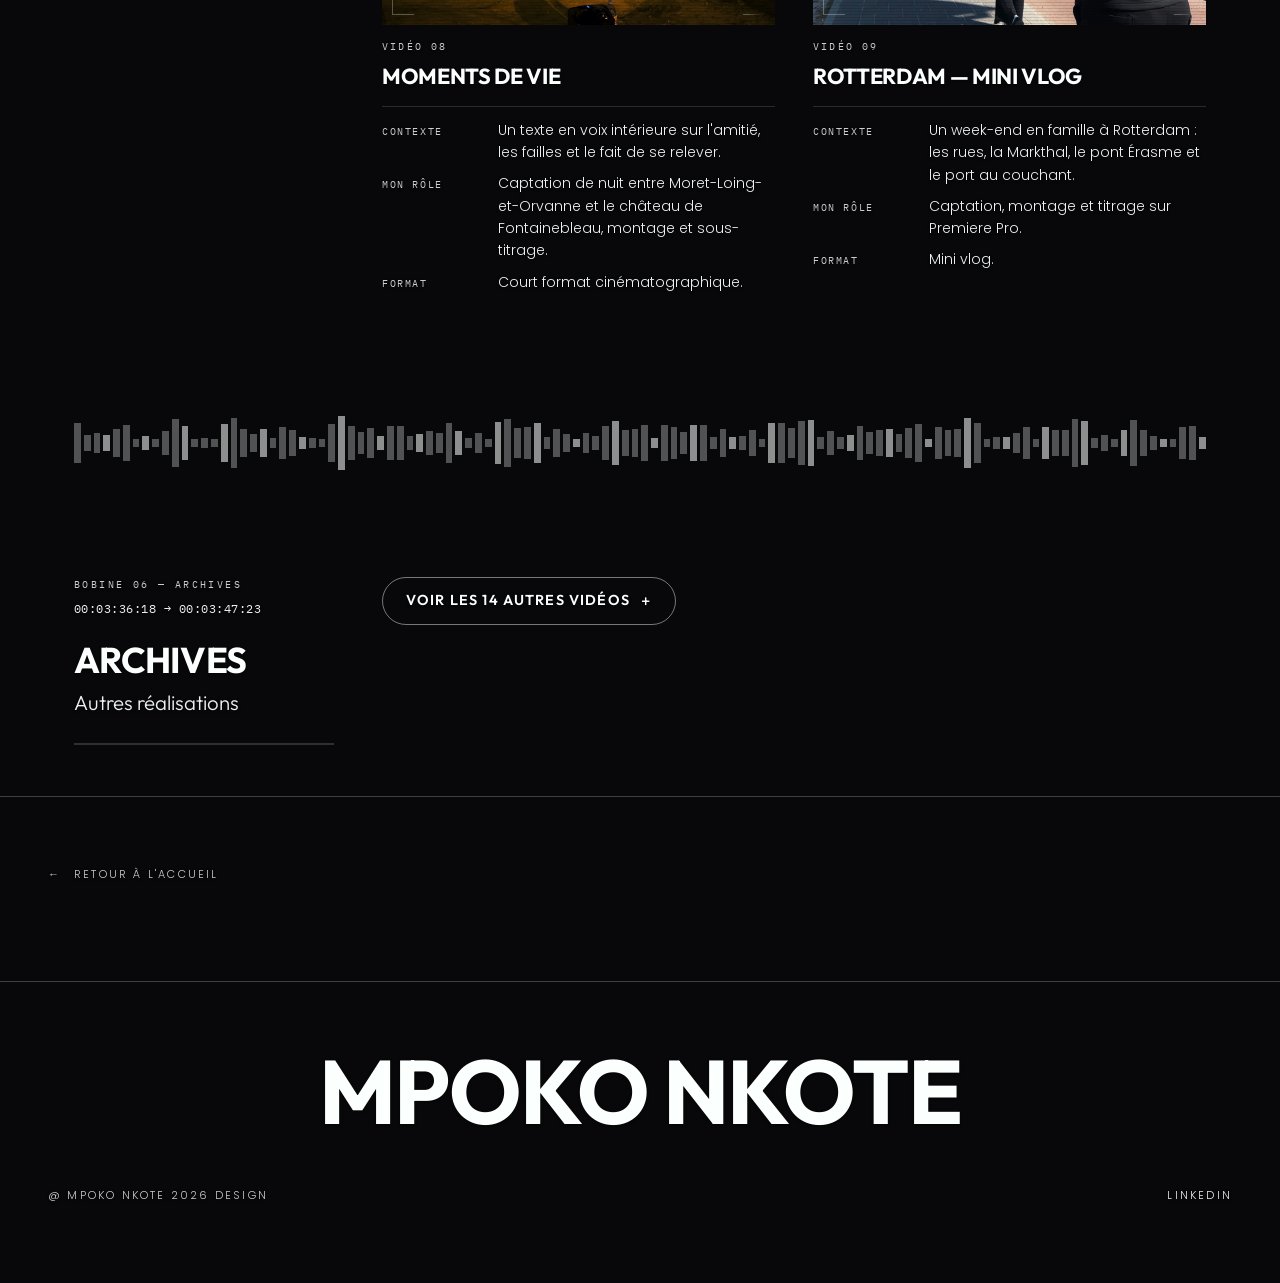
==== commit 8b0509f0: "Page Vidéo : sélection de 9 vidéos avec contexte, archives repliées ; menu Vidéo · Création visuelle" ====
--- a/audiovisuel.html
+++ b/audiovisuel.html
@@ -3,15 +3,15 @@
 <head>
 <meta charset="UTF-8">
 <meta name="viewport" content="width=device-width, initial-scale=1">
-<title>AUDIOVISUEL | Marlon Mpoko Nkote</title>
-<meta name="description" content="Réalisations vidéo de Marlon Mpoko Nkote — vlogs, reportages d'événements, interviews et montage.">
+<title>VIDÉO | Marlon Mpoko Nkote</title>
+<meta name="description" content="Réalisations vidéo de Marlon Mpoko Nkote — spots de marque, reportages d'événements, interviews, motion design et formats courts.">
 
 <link rel="preconnect" href="https://fonts.googleapis.com">
 <link rel="preconnect" href="https://fonts.gstatic.com" crossorigin>
 <link href="https://fonts.googleapis.com/css2?family=Outfit:wght@300;400;600;700&family=Poppins:wght@200;300;400;600&family=IBM+Plex+Mono:wght@400;500&display=swap" rel="stylesheet">
 
-<link rel="stylesheet" href="css/style.css?v=20261029">
-<link rel="stylesheet" href="css/audiovisuel.css?v=20261029">
+<link rel="stylesheet" href="css/style.css?v=20261029b">
+<link rel="stylesheet" href="css/audiovisuel.css?v=20261029b">
 </head>
 <body class="av cinema">
 
@@ -44,10 +44,8 @@
   <nav class="nav" aria-label="Navigation principale">
     <a class="nav__brand" href="index.html">Accueil</a>
     <ul class="nav__list">
-      <li><a href="audiovisuel.html" aria-current="page">Audiovisuel</a></li>
-      <li><a href="projets.html">Projets</a></li>
-      <li><a href="creations.html">Créations</a></li>
-      <li><a href="stage.html">Stage</a></li>
+      <li><a href="audiovisuel.html" aria-current="page">Vidéo</a></li>
+      <li><a href="creations.html">Création visuelle</a></li>
       <li><a href="contact.html">Contact</a></li>
     </ul>
   </nav>
@@ -62,445 +60,479 @@
       <span class="sec-meta__cat">Bobine</span>
     </div>
 
-    <h1 class="av-hero__title reveal reveal--wipe">AUDIO<br>VISUEL</h1>
+    <h1 class="av-hero__title reveal reveal--wipe">VIDÉO</h1>
 
     <div class="av-hero__clap reveal reveal--rule" data-delay="1"></div>
 
     <div class="slate reveal" data-delay="2">
       <div>
         <span class="slate__key">Rôle</span>
-        <span class="slate__val">Réalisation &amp; montage</span>
+        <span class="slate__val">Captation &amp; montage</span>
       </div>
       <div>
-        <span class="slate__key">Captation</span>
-        <span class="slate__val">Interview · Événement</span>
+        <span class="slate__key">Terrain</span>
+        <span class="slate__val">Marque · Événement · Live</span>
       </div>
       <div>
         <span class="slate__key">Montage</span>
-        <span class="slate__val">Premiere Pro · CapCut</span>
+        <span class="slate__val">Premiere Pro · After Effects · CapCut</span>
       </div>
       <div>
         <span class="slate__key">Bobine</span>
-        <span class="slate__val">23 vidéos · 5 rubriques</span>
+        <span class="slate__val">9 sélectionnées · 14 en archives</span>
       </div>
     </div>
   </section>
 
   <div class="wave reveal" data-seed="0" aria-hidden="true"></div>
 
-  <!-- ============ RUBRIQUE 01 — LIFESTYLE ============ -->
+  <!-- ============ SÉLECTION 01 — FREELANCE ============ -->
+  <article class="clip" id="freelance" data-sommaire="Freelance" data-plan="assets/img/video/fond/paris-vlog.jpg">
+    <div class="clip__side">
+      <span class="clip__num reveal">Bobine 01 — Sélection</span>
+      <span class="clip__tc reveal">00:00:00:00</span>
+      <h2 class="clip__title reveal reveal--wipe">FREELANCE</h2>
+      <p class="clip__sub reveal">ZCB — marque de vêtements · 2026</p>
+      <span class="clip__bar" aria-hidden="true"></span>
+    </div>
+
+    <div class="clip__content">
+      <div class="clip__body reveal">
+        <p>Vidéaste freelance pour ZeCityBoyz : je tourne et je monte les contenus de la marque, du backstage au spot de lancement, en intégrant les retours de l'équipe jusqu'à l'export pour chaque réseau.</p>
+      </div>
+
+      <div class="reel-grid">
+
+        <div class="vid vid--phare reveal reveal--up">
+          <button class="vid__frame monitor" data-src="assets/video/zcb-skullcap.mp4" data-titre="ZCB — Drop Skullcap"
+                  aria-label="Lire le spot ZCB pour le drop Skullcap">
+            <span class="monitor__tag">01</span>
+            <img src="assets/img/video/zcb-skullcap.jpg" alt="" loading="lazy">
+            <span class="vid__play"><i>&#9654;</i></span>
+          </button>
+          <span class="vid__num">Vidéo 01</span>
+          <h3 class="vid__title">ZCB — DROP SKULLCAP</h3>
+          <dl class="vid__ctx">
+            <div><dt>Contexte</dt><dd>Lancement de la collection de bonnets de la marque, à annoncer sur les réseaux.</dd></div>
+            <div><dt>Mon rôle</dt><dd>Captation de nuit sous les ombrières d'un parking, montage, inserts produits, habillage et annonce du drop.</dd></div>
+            <div><dt>Format</dt><dd>Spot vertical pour les réseaux sociaux.</dd></div>
+          </dl>
+        </div>
+
+        <div class="vid vid--phare reveal reveal--up" data-delay="1">
+          <button class="vid__frame monitor" data-yt="V4X60-7GpFU" data-titre="ZCB — Vlog #1"
+                  aria-label="Lire la vidéo ZCB — Vlog #1">
+            <span class="monitor__tag">02</span>
+            <img src="assets/img/video/zcb-vlog.jpg" alt="" loading="lazy">
+            <span class="vid__play"><i>&#9654;</i></span>
+          </button>
+          <span class="vid__num">Vidéo 02</span>
+          <h3 class="vid__title">ZCB — VLOG&nbsp;#1</h3>
+          <dl class="vid__ctx">
+            <div><dt>Contexte</dt><dd>Premier épisode de la série de vlogs de la marque, en coulisses avec l’équipe.</dd></div>
+            <div><dt>Mon rôle</dt><dd>Captation backstage, montage, rythme et transitions, étalonnage et mixage audio.</dd></div>
+            <div><dt>Format</dt><dd>Vlog horizontal pour YouTube.</dd></div>
+          </dl>
+        </div>
+
+      </div>
+    </div>
+  </article>
+
+  <div class="wave reveal" data-seed="47" aria-hidden="true"></div>
+
+  <!-- ============ SÉLECTION 02 — PROFESSIONNEL ============ -->
+  <article class="clip" id="professionnel" data-sommaire="Professionnel" data-plan="assets/img/video/fond/rendez-vous-metiers.jpg">
+    <div class="clip__side">
+      <span class="clip__num reveal">Bobine 02 — Sélection</span>
+      <span class="clip__tc reveal">00:00:00:00</span>
+      <h2 class="clip__title reveal reveal--wipe">PROFESSIONNEL</h2>
+      <p class="clip__sub reveal">Campus des Métiers et des Qualifications d'Excellence · stage</p>
+      <span class="clip__bar" aria-hidden="true"></span>
+    </div>
+
+    <div class="clip__content">
+      <div class="clip__body reveal">
+        <p>Chargé de communication audiovisuelle pendant mes deux stages au Campus : préparation des interviews, captation le jour J, dérushage puis montage rythmé avec sous-titres, sur Premiere Pro et CapCut.</p>
+      </div>
+
+      <div class="reel-grid">
+
+        <div class="vid vid--phare reveal reveal--up">
+          <button class="vid__frame monitor" data-yt="Kee2sH_Q9cI" data-titre="Concours Construction Durable 2025"
+                  aria-label="Lire la vidéo Concours Construction Durable 2025">
+            <span class="monitor__tag">03</span>
+            <img src="assets/img/video/concours-2025.jpg" alt="" loading="lazy">
+            <span class="vid__play"><i>&#9654;</i></span>
+          </button>
+          <span class="vid__num">Vidéo 03</span>
+          <h3 class="vid__title">CONCOURS CONSTRUCTION DURABLE 2025</h3>
+          <dl class="vid__ctx">
+            <div><dt>Contexte</dt><dd>Deux groupes d'étudiants de l'IUT Sénart-Fontainebleau présentent leur projet de bâtiment scolaire en matériaux naturels.</dd></div>
+            <div><dt>Mon rôle</dt><dd>Préparation des questions, interviews, captation de l'événement, dérushage et montage.</dd></div>
+            <div><dt>Format</dt><dd>Reportage pour la chaîne YouTube du Campus.</dd></div>
+          </dl>
+        </div>
+
+        <div class="vid vid--phare reveal reveal--up" data-delay="1">
+          <button class="vid__frame monitor" data-yt="hyN4eLp3NFI" data-titre="3e Rendez-vous des métiers de la construction en Île-de-France"
+                  aria-label="Lire la vidéo 3e Rendez-vous des métiers de la construction">
+            <span class="monitor__tag">04</span>
+            <img src="assets/img/video/rendez-vous-metiers.jpg" alt="" loading="lazy">
+            <span class="vid__play"><i>&#9654;</i></span>
+          </button>
+          <span class="vid__num">Vidéo 04</span>
+          <h3 class="vid__title">3<sup>e</sup> RENDEZ-VOUS DES MÉTIERS DE LA CONSTRUCTION</h3>
+          <dl class="vid__ctx">
+            <div><dt>Contexte</dt><dd>Événement régional en Île-de-France autour des métiers de la construction.</dd></div>
+            <div><dt>Mon rôle</dt><dd>Couverture de l'événement : captation, interviews des participants et montage.</dd></div>
+            <div><dt>Format</dt><dd>Reportage d'événement.</dd></div>
+          </dl>
+        </div>
+
+      </div>
+
+      <div class="clip__body reveal" style="margin-top:1.75rem">
+        <p>Voir le détail de la mission : <a href="stage.html" style="text-decoration:underline">Mon stage</a>.</p>
+      </div>
+    </div>
+  </article>
+
+  <div class="wave reveal" data-seed="29" aria-hidden="true"></div>
+
+  <!-- ============ SÉLECTION 03 — ASSOCIATION ============ -->
+  <article class="clip" id="association" data-sommaire="Association" data-plan="assets/img/video/fond/village-solutions.jpg">
+    <div class="clip__side">
+      <span class="clip__num reveal">Bobine 03 — Sélection</span>
+      <span class="clip__tc reveal">00:00:00:00</span>
+      <h2 class="clip__title reveal reveal--wipe">ASSOCIATION</h2>
+      <p class="clip__sub reveal">Centre Évangélique Chrétien · bénévole depuis 2025</p>
+      <span class="clip__bar" aria-hidden="true"></span>
+    </div>
+
+    <div class="clip__content">
+      <div class="clip__body reveal">
+        <p>Bénévole en montage vidéo et assistant régisseur pour les lives du CEC à Noisy-le-Grand : formats courts du dérushage à l'export, motion design, habillage graphique et assistance technique pendant les captations en direct.</p>
+      </div>
+
+      <div class="reel-grid">
+
+        <div class="vid vid--phare reveal reveal--up">
+          <button class="vid__frame monitor" data-src="assets/video/cec-12-juillet.mp4" data-titre="Se retrouver"
+                  aria-label="Lire la vidéo Se retrouver">
+            <span class="monitor__tag">05</span>
+            <img src="assets/img/video/cec-12-juillet.jpg" alt="" loading="lazy">
+            <span class="vid__play"><i>&#9654;</i></span>
+          </button>
+          <span class="vid__num">Vidéo 05</span>
+          <h3 class="vid__title">SE RETROUVER</h3>
+          <dl class="vid__ctx">
+            <div><dt>Contexte</dt><dd>Inviter la communauté à la rencontre du 12 juillet, un mois après le lancement de quatre défis.</dd></div>
+            <div><dt>Mon rôle</dt><dd>Montage des images, motion design typographique et habillage aux couleurs du CEC.</dd></div>
+            <div><dt>Format</dt><dd>Format court pour les réseaux.</dd></div>
+          </dl>
+        </div>
+
+        <div class="vid vid--phare reveal reveal--up" data-delay="1">
+          <button class="vid__frame monitor" data-src="assets/video/cec-generique.mp4" data-titre="Générique du CEC"
+                  aria-label="Lire le générique du CEC">
+            <span class="monitor__tag">06</span>
+            <img src="assets/img/video/cec-generique.jpg" alt="" loading="lazy">
+            <span class="vid__play"><i>&#9654;</i></span>
+          </button>
+          <span class="vid__num">Vidéo 06</span>
+          <h3 class="vid__title">GÉNÉRIQUE DES LIVES</h3>
+          <dl class="vid__ctx">
+            <div><dt>Contexte</dt><dd>Ouvrir chaque live du dimanche avant le début du culte.</dd></div>
+            <div><dt>Mon rôle</dt><dd>Montage d'images de la vie de l'église (louange, enseignement, régie, communion fraternelle) et habillage des titres.</dd></div>
+            <div><dt>Format</dt><dd>Générique de diffusion en direct.</dd></div>
+          </dl>
+        </div>
+
+      </div>
+    </div>
+  </article>
+
+  <div class="wave reveal" data-seed="83" aria-hidden="true"></div>
+
+  <!-- ============ SÉLECTION 04 — PROJET D'ÉTUDES ============ -->
+  <article class="clip" id="projet-etudes" data-sommaire="Projet d'études" data-plan="assets/img/cine/heure-bleue.webp">
+    <div class="clip__side">
+      <span class="clip__num reveal">Bobine 04 — Sélection</span>
+      <span class="clip__tc reveal">00:00:00:00</span>
+      <h2 class="clip__title reveal reveal--wipe">PROJET D'ÉTUDES</h2>
+      <p class="clip__sub reveal">BUT MMI · projet Étiquette</p>
+      <span class="clip__bar" aria-hidden="true"></span>
+    </div>
+
+    <div class="clip__content">
+      <div class="reel-grid">
+
+        <div class="vid vid--phare reveal reveal--up">
+          <button class="vid__frame monitor" data-yt="hHxMSVSHUks" data-titre="Les Déracinés"
+                  aria-label="Lire la vidéo Les Déracinés">
+            <span class="monitor__tag">07</span>
+            <img src="assets/img/video/deracines.jpg" alt="" loading="lazy">
+            <span class="vid__play"><i>&#9654;</i></span>
+          </button>
+          <span class="vid__num">Vidéo 07</span>
+          <h3 class="vid__title">LES DÉRACINÉS</h3>
+          <dl class="vid__ctx">
+            <div><dt>Contexte</dt><dd>Projet encadré « Étiquette » avec le média Impact, sur le lien intergénérationnel et le voyage de seniors immigrés en France.</dd></div>
+            <div><dt>Mon rôle</dt><dd>Captation et montage du documentaire : scènes de reconstitution et interviews. La partie du projet dont j'étais principalement responsable.</dd></div>
+            <div><dt>Format</dt><dd>Court-métrage documentaire. <a href="projet-media-impact.html">Voir le projet complet</a></dd></div>
+          </dl>
+        </div>
+
+      </div>
+    </div>
+  </article>
+
+  <div class="wave reveal" data-seed="113" aria-hidden="true"></div>
+
+  <!-- ============ SÉLECTION 05 — LIFESTYLE ============ -->
   <article class="clip" id="lifestyle" data-sommaire="Lifestyle" data-plan="assets/img/video/fond/barcelone.jpg">
     <div class="clip__side">
-      <span class="clip__num reveal">Bobine 01 — Rubrique</span>
+      <span class="clip__num reveal">Bobine 05 — Sélection</span>
       <span class="clip__tc reveal">00:00:00:00</span>
       <h2 class="clip__title reveal reveal--wipe">LIFESTYLE</h2>
-      <p class="clip__sub reveal">Vlogs et formats personnels</p>
+      <p class="clip__sub reveal">Projets personnels</p>
       <span class="clip__bar" aria-hidden="true"></span>
     </div>
 
     <div class="clip__content">
       <div class="clip__body reveal">
-        <p>Des formats libres, tournés et montés seul : voyages, promenades urbaines et expérimentations. C'est le terrain où je teste le rythme, le cadrage et le montage sans cahier des charges.</p>
+        <p>Des formats libres, tournés et montés seul, sans cahier des charges : le terrain où je travaille le rythme, le cadrage et l'ambiance.</p>
       </div>
 
       <div class="reel-grid">
 
-        <div class="vid reveal reveal--up">
-          <button class="vid__frame monitor" data-yt="L-_mTVqL4fQ" data-titre="DaysInParis"
-                  aria-label="Lire la vidéo DaysInParis">
-            <span class="monitor__tag">01</span>
-            <img src="assets/img/video/days-in-paris.jpg" alt="" loading="lazy">
-            <span class="vid__play"><i>▶</i></span>
-          </button>
-          <span class="vid__num">Vidéo 01</span>
-          <h3 class="vid__title">DAYS IN PARIS</h3>
-          <p class="vid__desc">Second format parisien, une journée à Paris.</p>
-          <span class="vid__meta">Captation · Montage</span>
-        </div>
-
-        <div class="vid reveal reveal--up" data-delay="1">
-          <button class="vid__frame monitor" data-yt="0jxH4nszLlc" data-titre="intro vlog Barcelone"
-                  aria-label="Lire la vidéo intro vlog Barcelone">
-            <span class="monitor__tag">02</span>
-            <img src="assets/img/video/barcelone.jpg" alt="" loading="lazy">
-            <span class="vid__play"><i>▶</i></span>
-          </button>
-          <span class="vid__num">Vidéo 02</span>
-          <h3 class="vid__title">INTRO VLOG BARCELONE</h3>
-          <p class="vid__desc">Séquence d'introduction d'un vlog tourné à Barcelone pour des vacances en famille.</p>
-          <span class="vid__meta">Captation · Montage</span>
-        </div>
-
-        <div class="vid reveal reveal--up" data-delay="2">
+        <div class="vid vid--phare reveal reveal--up">
+          <button class="vid__frame monitor" data-src="assets/video/moments-de-vie.mp4" data-titre="Moments de vie"
+                  aria-label="Lire la vidéo Moments de vie">
+            <span class="monitor__tag">08</span>
+            <img src="assets/img/video/moments-de-vie.jpg" alt="" loading="lazy">
+            <span class="vid__play"><i>&#9654;</i></span>
+          </button>
+          <span class="vid__num">Vidéo 08</span>
+          <h3 class="vid__title">MOMENTS DE VIE</h3>
+          <dl class="vid__ctx">
+            <div><dt>Contexte</dt><dd>Un texte en voix intérieure sur l'amitié, les failles et le fait de se relever.</dd></div>
+            <div><dt>Mon rôle</dt><dd>Captation de nuit entre Moret-Loing-et-Orvanne et le château de Fontainebleau, montage et sous-titrage.</dd></div>
+            <div><dt>Format</dt><dd>Court format cinématographique.</dd></div>
+          </dl>
+        </div>
+
+        <div class="vid vid--phare reveal reveal--up" data-delay="1">
           <button class="vid__frame monitor" data-src="assets/video/rotterdam.mp4" data-titre="Mini vlog — week-end à Rotterdam"
                   aria-label="Lire le mini vlog du week-end à Rotterdam">
-            <span class="monitor__tag">03</span>
+            <span class="monitor__tag">09</span>
             <img src="assets/img/video/rotterdam.jpg" alt="" loading="lazy">
             <span class="vid__play"><i>&#9654;</i></span>
           </button>
-          <span class="vid__num">Vidéo 03</span>
+          <span class="vid__num">Vidéo 09</span>
           <h3 class="vid__title">ROTTERDAM — MINI VLOG</h3>
-          <p class="vid__desc">Mini vlog d'un week-end à Rotterdam en famille : les rues, la Markthal, le pont Érasme et le port au couchant. Monté sur Premiere Pro.</p>
-          <span class="vid__meta">Captation · Premiere Pro</span>
-        </div>
-
-        <div class="vid reveal reveal--up" data-delay="3">
-          <button class="vid__frame monitor" data-src="assets/video/moments-de-vie.mp4" data-titre="Moments de vie"
-                  aria-label="Lire la vidéo Moments de vie">
-            <span class="monitor__tag">04</span>
-            <img src="assets/img/video/moments-de-vie.jpg" alt="" loading="lazy">
-            <span class="vid__play"><i>&#9654;</i></span>
-          </button>
-          <span class="vid__num">Vidéo 04</span>
-          <h3 class="vid__title">MOMENTS DE VIE</h3>
-          <p class="vid__desc">Court format nocturne tourné entre Moret-Loing-et-Orvanne et le château de Fontainebleau : des silhouettes au bord de l'eau, des reflets et un texte en voix intérieure sur l'amitié, les failles et le fait de se relever.</p>
-          <span class="vid__meta">Captation · Montage</span>
+          <dl class="vid__ctx">
+            <div><dt>Contexte</dt><dd>Un week-end en famille à Rotterdam : les rues, la Markthal, le pont Érasme et le port au couchant.</dd></div>
+            <div><dt>Mon rôle</dt><dd>Captation, montage et titrage sur Premiere Pro.</dd></div>
+            <div><dt>Format</dt><dd>Mini vlog.</dd></div>
+          </dl>
         </div>
 
       </div>
     </div>
   </article>
 
-  <div class="wave reveal" data-seed="113" aria-hidden="true"></div>
-
-  <!-- ============ RUBRIQUE 02 — FREELANCE ============ -->
-  <article class="clip" id="freelance" data-sommaire="Freelance" data-plan="assets/img/video/fond/paris-vlog.jpg">
+  <div class="wave reveal" data-seed="61" aria-hidden="true"></div>
+
+  <!-- ============ ARCHIVES — le reste de la bobine, replié ============ -->
+  <article class="clip" id="archives" data-sommaire="Archives" data-plan="assets/img/cine/heure-bleue.webp">
     <div class="clip__side">
-      <span class="clip__num reveal">Bobine 02 — Rubrique</span>
+      <span class="clip__num reveal">Bobine 06 — Archives</span>
       <span class="clip__tc reveal">00:00:00:00</span>
-      <h2 class="clip__title reveal reveal--wipe">FREELANCE</h2>
-      <p class="clip__sub reveal">ZeCityBoyz</p>
+      <h2 class="clip__title reveal reveal--wipe">ARCHIVES</h2>
+      <p class="clip__sub reveal">Autres réalisations</p>
       <span class="clip__bar" aria-hidden="true"></span>
     </div>
 
     <div class="clip__content">
-      <div class="clip__body reveal">
-        <p>Contenus réalisés pour ZeCityBoyz : captation sur le terrain, montage et habillage aux couleurs de la marque, pour la chaîne comme pour les réseaux sociaux.</p>
-      </div>
-
-      <div class="reel-grid">
-
-        <div class="vid reveal reveal--up">
-          <button class="vid__frame monitor" data-yt="V4X60-7GpFU" data-titre="ZCB — Vlog #1"
-                  aria-label="Lire la vidéo ZCB — Vlog #1">
-            <span class="monitor__tag">05</span>
-            <img src="assets/img/video/zcb-vlog.jpg" alt="" loading="lazy">
-            <span class="vid__play"><i>▶</i></span>
-          </button>
-          <span class="vid__num">Vidéo 05</span>
-          <h3 class="vid__title">ZCB — VLOG&nbsp;#1</h3>
-          <p class="vid__desc">Premier épisode de la série de vlogs, de la captation au montage final.</p>
-          <span class="vid__meta">Captation · Montage</span>
-        </div>
-
-        <div class="vid reveal reveal--up" data-delay="1">
-          <button class="vid__frame monitor" data-src="assets/video/zcb-mini-1.mp4" data-titre="ZCB — Mini vlog"
-                  aria-label="Lire le mini vlog ZCB">
-            <span class="monitor__tag">06</span>
-            <img src="assets/img/video/zcb-mini-1.jpg" alt="" loading="lazy">
-            <span class="vid__play"><i>&#9654;</i></span>
-          </button>
-          <span class="vid__num">Vidéo 06</span>
-          <h3 class="vid__title">ZCB — MINI VLOG</h3>
-          <p class="vid__desc">Mini vlog au format TikTok, réalisé sur Premiere Pro.</p>
-          <span class="vid__meta">Format vertical · Premiere Pro</span>
-        </div>
-
-        <div class="vid reveal reveal--up" data-delay="2">
-          <button class="vid__frame monitor" data-src="assets/video/zcb-mini-2.mp4" data-titre="ZCB — Mini vlog 2"
-                  aria-label="Lire le second mini vlog ZCB">
-            <span class="monitor__tag">07</span>
-            <img src="assets/img/video/zcb-mini-2.jpg" alt="" loading="lazy">
-            <span class="vid__play"><i>&#9654;</i></span>
-          </button>
-          <span class="vid__num">Vidéo 07</span>
-          <h3 class="vid__title">ZCB — MINI VLOG&nbsp;#2</h3>
-          <p class="vid__desc">Mini vlog au format TikTok, réalisé sur Premiere Pro.</p>
-          <span class="vid__meta">Format vertical · Premiere Pro</span>
-        </div>
-
-        <div class="vid reveal reveal--up" data-delay="3">
-          <button class="vid__frame monitor" data-src="assets/video/zcb-skullcap.mp4" data-titre="ZCB — Drop Skullcap"
-                  aria-label="Lire le spot ZCB pour le drop Skullcap">
-            <span class="monitor__tag">08</span>
-            <img src="assets/img/video/zcb-skullcap.jpg" alt="" loading="lazy">
-            <span class="vid__play"><i>&#9654;</i></span>
-          </button>
-          <span class="vid__num">Vidéo 08</span>
-          <h3 class="vid__title">ZCB — DROP SKULLCAP</h3>
-          <p class="vid__desc">Spot promotionnel pour le lancement des bonnets ZCB : face caméra tourné de nuit sous les ombrières d'un parking, inserts produits, habillage et annonce du drop.</p>
-          <span class="vid__meta">Format vertical · Captation · Montage</span>
-        </div>
-
-      </div>
-    </div>
-  </article>
-
-  <div class="wave reveal" data-seed="29" aria-hidden="true"></div>
-
-  <!-- ============ RUBRIQUE 03 — ASSOCIATION ============ -->
-  <article class="clip" id="association" data-sommaire="Association" data-plan="assets/img/video/fond/village-solutions.jpg">
-    <div class="clip__side">
-      <span class="clip__num reveal">Bobine 03 — Rubrique</span>
-      <span class="clip__tc reveal">00:00:00:00</span>
-      <h2 class="clip__title reveal reveal--wipe">ASSOCIATION</h2>
-      <p class="clip__sub reveal">Centre Évangélique Chrétien</p>
-      <span class="clip__bar" aria-hidden="true"></span>
-    </div>
-
-    <div class="clip__content">
-      <div class="clip__body reveal">
-        <p>Vidéos réalisées pour le CEC : captation d'événements et de temps forts de la communauté, puis montage.</p>
-      </div>
-
-      <div class="reel-grid">
-
-        <div class="vid reveal reveal--up">
-          <button class="vid__frame monitor" data-src="assets/video/cec-rameaux.mp4" data-titre="Rameaux"
-                  aria-label="Lire la vidéo Rameaux">
-            <span class="monitor__tag">09</span>
-            <img src="assets/img/video/cec-rameaux.jpg" alt="" loading="lazy">
-            <span class="vid__play"><i>&#9654;</i></span>
-          </button>
-          <span class="vid__num">Vidéo 09</span>
-          <h3 class="vid__title">RAMEAUX</h3>
-          <p class="vid__desc">Captation et montage de la célébration des Rameaux.</p>
-          <span class="vid__meta">Captation · Montage</span>
-        </div>
-
-        <div class="vid reveal reveal--up" data-delay="1">
-          <button class="vid__frame monitor" data-src="assets/video/cec-12-juillet.mp4" data-titre="Se retrouver"
-                  aria-label="Lire la vidéo Se retrouver">
-            <span class="monitor__tag">10</span>
-            <img src="assets/img/video/cec-12-juillet.jpg" alt="" loading="lazy">
-            <span class="vid__play"><i>&#9654;</i></span>
-          </button>
-          <span class="vid__num">Vidéo 10</span>
-          <h3 class="vid__title">SE RETROUVER</h3>
-          <p class="vid__desc">Format court sur une rencontre du 12 juillet, tourné et monté sur place.</p>
-          <span class="vid__meta">Captation · Montage</span>
-        </div>
-
-        <div class="vid reveal reveal--up" data-delay="2">
-          <button class="vid__frame monitor" data-src="assets/video/cec-generique.mp4" data-titre="Générique du CEC"
-                  aria-label="Lire le générique du CEC">
-            <span class="monitor__tag">11</span>
-            <img src="assets/img/video/cec-generique.jpg" alt="" loading="lazy">
-            <span class="vid__play"><i>&#9654;</i></span>
-          </button>
-          <span class="vid__num">Vidéo 11</span>
-          <h3 class="vid__title">GÉNÉRIQUE</h3>
-          <p class="vid__desc">Générique diffusé en ouverture des lives, avant le début du culte. Montage d'images de la vie de l'église : louange, régie, communion fraternelle.</p>
-          <span class="vid__meta">Montage · Habillage</span>
-        </div>
-
-        <div class="vid reveal reveal--up" data-delay="3">
-          <button class="vid__frame monitor" data-src="assets/video/cec-outro.mp4" data-titre="Outro des lives du CEC"
-                  aria-label="Lire l'outro des lives du CEC">
-            <span class="monitor__tag">12</span>
-            <img src="assets/img/video/cec-outro.jpg" alt="" loading="lazy">
-            <span class="vid__play"><i>&#9654;</i></span>
-          </button>
-          <span class="vid__num">Vidéo 12</span>
-          <h3 class="vid__title">OUTRO</h3>
-          <p class="vid__desc">Outro diffusée en clôture des lives, réalisée sur Premiere Pro. Elle renvoie vers les réseaux et la chaîne de l'église avant de rendre l'antenne.</p>
-          <span class="vid__meta">Montage · Habillage</span>
-        </div>
-
-      </div>
-    </div>
-  </article>
-
-  <div class="wave reveal" data-seed="47" aria-hidden="true"></div>
-
-  <!-- ============ RUBRIQUE 04 — PROFESSIONNEL ============ -->
-  <article class="clip" id="professionnel" data-sommaire="Professionnel" data-plan="assets/img/video/fond/rendez-vous-metiers.jpg">
-    <div class="clip__side">
-      <span class="clip__num reveal">Bobine 04 — Rubrique</span>
-      <span class="clip__tc reveal">00:00:00:00</span>
-      <h2 class="clip__title reveal reveal--wipe">PROFESSIONNEL</h2>
-      <p class="clip__sub reveal">Reportages et captations d'événements</p>
-      <span class="clip__bar" aria-hidden="true"></span>
-    </div>
-
-    <div class="clip__content">
-      <div class="clip__body reveal">
-        <p>Vidéos réalisées dans le cadre de mon poste de chargé de communication au Campus des Métiers et des Qualifications d'Excellence : préparation en amont, rédaction des questions d'interview, captation le jour J, puis montage sur Premiere Pro et CapCut.</p>
-      </div>
-
-      <div class="reel-grid">
-
-        <div class="vid reveal reveal--up">
-          <button class="vid__frame monitor" data-yt="lLltkxesWSk" data-titre="Concours construction durable"
-                  aria-label="Lire la vidéo Concours construction durable">
-            <span class="monitor__tag">13</span>
-            <img src="assets/img/video/concours-construction.jpg" alt="" loading="lazy">
-            <span class="vid__play"><i>▶</i></span>
-          </button>
-          <span class="vid__num">Vidéo 13</span>
-          <h3 class="vid__title">CONCOURS CONSTRUCTION DURABLE</h3>
-          <p class="vid__desc">Reportage du concours de construction durable organisé par le Campus.</p>
-          <span class="vid__meta">Reportage · Campus</span>
-        </div>
-
-        <div class="vid reveal reveal--up" data-delay="1">
-          <button class="vid__frame monitor" data-yt="_NyMfvvAN4A" data-titre="Village des solutions"
-                  aria-label="Lire la vidéo Village des solutions">
-            <span class="monitor__tag">14</span>
-            <img src="assets/img/video/village-solutions.jpg" alt="" loading="lazy">
-            <span class="vid__play"><i>▶</i></span>
-          </button>
-          <span class="vid__num">Vidéo 14</span>
-          <h3 class="vid__title">VILLAGE DES SOLUTIONS</h3>
-          <p class="vid__desc">Captation de l'événement Village des solutions.</p>
-          <span class="vid__meta">Reportage · Campus</span>
-        </div>
-
-        <div class="vid reveal reveal--up" data-delay="2">
-          <button class="vid__frame monitor" data-yt="hyN4eLp3NFI" data-titre="3e Rendez-vous des métiers de la construction en Île-de-France"
-                  aria-label="Lire la vidéo 3e Rendez-vous des métiers de la construction">
-            <span class="monitor__tag">15</span>
-            <img src="assets/img/video/rendez-vous-metiers.jpg" alt="" loading="lazy">
-            <span class="vid__play"><i>▶</i></span>
-          </button>
-          <span class="vid__num">Vidéo 15</span>
-          <h3 class="vid__title">3<sup>e</sup> RENDEZ-VOUS DES MÉTIERS DE LA CONSTRUCTION</h3>
-          <p class="vid__desc">Reportage de l'événement en Île-de-France : captation, interviews et montage.</p>
-          <span class="vid__meta">Interview · Campus</span>
-        </div>
-
-        <div class="vid reveal reveal--up" data-delay="3">
-          <button class="vid__frame monitor" data-yt="8LsXFqbXkKM" data-titre="Hackathon vidéo"
-                  aria-label="Lire la vidéo Hackathon">
-            <span class="monitor__tag">16</span>
-            <img src="assets/img/video/hackathon.jpg" alt="" loading="lazy">
-            <span class="vid__play"><i>▶</i></span>
-          </button>
-          <span class="vid__num">Vidéo 16</span>
-          <h3 class="vid__title">HACKATHON</h3>
-          <p class="vid__desc">Vidéo du hackathon organisé par le Campus.</p>
-          <span class="vid__meta">Reportage · Campus</span>
-        </div>
-
-        <div class="vid reveal reveal--up">
-          <button class="vid__frame monitor" data-yt="Kee2sH_Q9cI" data-titre="Concours Construction Durable 2025"
-                  aria-label="Lire la vidéo Concours Construction Durable 2025">
-            <span class="monitor__tag">17</span>
-            <img src="assets/img/video/concours-2025.jpg" alt="" loading="lazy">
-            <span class="vid__play"><i>▶</i></span>
-          </button>
-          <span class="vid__num">Vidéo 17</span>
-          <h3 class="vid__title">CONCOURS CONSTRUCTION DURABLE 2025</h3>
-          <p class="vid__desc">Deux groupes d'étudiants de l'IUT Sénart-Fontainebleau présentent leur projet de bâtiment scolaire en matériaux naturels, conçu pour la ville de Sénart.</p>
-          <span class="vid__meta">Reportage · Campus</span>
-        </div>
-
-        <div class="vid reveal reveal--up" data-delay="1">
-          <button class="vid__frame monitor" data-yt="BvMyObVVvCU" data-titre="Pragmatopies : c'est quoi ?"
-                  aria-label="Lire la vidéo Pragmatopies : c'est quoi ?">
-            <span class="monitor__tag">18</span>
-            <img src="assets/img/video/pragmatopies.jpg" alt="" loading="lazy">
-            <span class="vid__play"><i>▶</i></span>
-          </button>
-          <span class="vid__num">Vidéo 18</span>
-          <h3 class="vid__title">PRAGMATOPIES</h3>
-          <p class="vid__desc">Présentation du concept : une série d'événements et d'interviews longues consacrées à la construction et à l'innovation.</p>
-          <span class="vid__meta">Captation · Montage</span>
-        </div>
-
-        <div class="vid reveal reveal--up" data-delay="2">
-          <button class="vid__frame monitor" data-yt="5avlUaOp2ms" data-titre="Musée du Plâtre : interview de Vincent Farion"
-                  aria-label="Lire la vidéo Musée du Plâtre, interview de Vincent Farion">
-            <span class="monitor__tag">19</span>
-            <img src="assets/img/video/musee-platre.jpg" alt="" loading="lazy">
-            <span class="vid__play"><i>▶</i></span>
-          </button>
-          <span class="vid__num">Vidéo 19</span>
-          <h3 class="vid__title">MUSÉE DU PLÂTRE</h3>
-          <p class="vid__desc">Interview de Vincent Farion, directeur du Musée du Plâtre de Deuil-la-Barre, sur la préservation du patrimoine du plâtre.</p>
-          <span class="vid__meta">Interview · Campus</span>
-        </div>
-
-      </div>
-
-      <div class="clip__body reveal" style="margin-top:1.75rem">
-        <p>Voir le détail de la mission : <a href="stage.html" style="text-decoration:underline">Mon stage</a>.</p>
-      </div>
-    </div>
-  </article>
-
-  <div class="wave reveal" data-seed="83" aria-hidden="true"></div>
-
-  <!-- ============ RUBRIQUE 05 — PROJET D'ÉTUDES ============ -->
-  <article class="clip" id="projet-etudes" data-sommaire="Projet d'études" data-plan="assets/img/cine/heure-bleue.webp">
-    <div class="clip__side">
-      <span class="clip__num reveal">Bobine 05 — Rubrique</span>
-      <span class="clip__tc reveal">00:00:00:00</span>
-      <h2 class="clip__title reveal reveal--wipe">PROJET D'ÉTUDES</h2>
-      <p class="clip__sub reveal">Travaux universitaires</p>
-      <span class="clip__bar" aria-hidden="true"></span>
-    </div>
-
-    <div class="clip__content">
-      <div class="clip__body reveal">
-        <p>Réalisations menées dans le cadre de mes formations, du BUT MMI au Master Création et Expérience Numériques.</p>
-      </div>
-
-      <div class="reel-grid">
-
-        <div class="vid reveal reveal--up">
-          <button class="vid__frame monitor" data-yt="hHxMSVSHUks" data-titre="Les Déracinés"
-                  aria-label="Lire la vidéo Les Déracinés">
-            <span class="monitor__tag">20</span>
-            <img src="assets/img/video/deracines.jpg" alt="" loading="lazy">
-            <span class="vid__play"><i>&#9654;</i></span>
-          </button>
-          <span class="vid__num">Vidéo 20</span>
-          <h3 class="vid__title">LES DÉRACINÉS</h3>
-          <p class="vid__desc">Court-métrage documentaire réalisé dans le cadre du projet Étiquette, avec le média Impact : scènes de reconstitution et interviews centrées sur le parcours des intervenants. C'est l'élément du projet dont j'ai été principalement responsable.</p>
-          <span class="vid__meta">Réalisation · Interview · Montage</span>
-        </div>
-
-        <div class="vid reveal reveal--up" data-delay="1">
-          <button class="vid__frame monitor" data-src="assets/video/musee-guinee.mp4" data-titre="Musée de Guinée"
-                  aria-label="Lire la vidéo Musée de Guinée">
-            <span class="monitor__tag">21</span>
-            <img src="assets/img/video/musee-guinee.jpg" alt="" loading="lazy">
-            <span class="vid__play"><i>&#9654;</i></span>
-          </button>
-          <span class="vid__num">Vidéo 21</span>
-          <h3 class="vid__title">MUSÉE DE GUINÉE</h3>
-          <p class="vid__desc">Film d'animation réalisé pour le Master Création et Expérience Numériques.</p>
-          <span class="vid__meta">Animation · Master CEN</span>
-        </div>
-
-        <div class="vid reveal reveal--up" data-delay="2">
-          <button class="vid__frame monitor" data-yt="0oQpwA1qMJ0" data-titre="Vidéo 360"
-                  aria-label="Lire la vidéo Vidéo 360">
-            <span class="monitor__tag">22</span>
-            <img src="assets/img/video/realite-virtuelle.jpg" alt="" loading="lazy">
-            <span class="vid__play"><i>&#9654;</i></span>
-          </button>
-          <span class="vid__num">Vidéo 22</span>
-          <h3 class="vid__title">VIDÉO 360</h3>
-          <p class="vid__desc">Vidéo tournée à la caméra Insta360, qui capte la scène entière sur 360 degrés.</p>
-          <span class="vid__meta">Insta360 · Montage</span>
-        </div>
-
-        <div class="vid reveal reveal--up" data-delay="3">
-          <button class="vid__frame monitor" data-src="assets/video/spot-nous.mp4" data-titre="Spot Nous"
-                  aria-label="Lire la vidéo Spot Nous">
-            <span class="monitor__tag">23</span>
-            <img src="assets/img/video/spot-nous.jpg" alt="" loading="lazy">
-            <span class="vid__play"><i>&#9654;</i></span>
-          </button>
-          <span class="vid__num">Vidéo 23</span>
-          <h3 class="vid__title">NOUS</h3>
-          <p class="vid__desc">Spot de sensibilisation contre le racisme. J'ai participé à l'écriture du scénario et joué le rôle principal.</p>
-          <span class="vid__meta">Scénario · Jeu · Montage</span>
-        </div>
-
-      </div>
+      <details class="archives reveal">
+        <summary class="archives__bouton">Voir les 14 autres vidéos</summary>
+
+        <h3 class="archives__rubrique">Freelance — ZCB</h3>
+        <div class="reel-grid">
+          <div class="vid">
+            <button class="vid__frame monitor" data-src="assets/video/zcb-mini-1.mp4" data-titre="ZCB — Mini vlog" aria-label="Lire le mini vlog ZCB">
+              <span class="monitor__tag">10</span>
+              <img src="assets/img/video/zcb-mini-1.jpg" alt="" loading="lazy">
+              <span class="vid__play"><i>&#9654;</i></span>
+            </button>
+            <span class="vid__num">Vidéo 10</span>
+            <h3 class="vid__title">ZCB — MINI VLOG</h3>
+            <p class="vid__desc">Mini vlog au format TikTok, réalisé sur Premiere Pro.</p>
+            <span class="vid__meta">Format vertical · Premiere Pro</span>
+          </div>
+          <div class="vid">
+            <button class="vid__frame monitor" data-src="assets/video/zcb-mini-2.mp4" data-titre="ZCB — Mini vlog 2" aria-label="Lire le second mini vlog ZCB">
+              <span class="monitor__tag">11</span>
+              <img src="assets/img/video/zcb-mini-2.jpg" alt="" loading="lazy">
+              <span class="vid__play"><i>&#9654;</i></span>
+            </button>
+            <span class="vid__num">Vidéo 11</span>
+            <h3 class="vid__title">ZCB — MINI VLOG&nbsp;#2</h3>
+            <p class="vid__desc">Mini vlog au format TikTok, réalisé sur Premiere Pro.</p>
+            <span class="vid__meta">Format vertical · Premiere Pro</span>
+          </div>
+        </div>
+
+        <h3 class="archives__rubrique">Professionnel — Campus</h3>
+        <div class="reel-grid">
+          <div class="vid">
+            <button class="vid__frame monitor" data-yt="lLltkxesWSk" data-titre="Concours construction durable" aria-label="Lire la vidéo Concours construction durable">
+              <span class="monitor__tag">12</span>
+              <img src="assets/img/video/concours-construction.jpg" alt="" loading="lazy">
+              <span class="vid__play"><i>&#9654;</i></span>
+            </button>
+            <span class="vid__num">Vidéo 12</span>
+            <h3 class="vid__title">CONCOURS CONSTRUCTION DURABLE</h3>
+            <p class="vid__desc">Reportage du concours de construction durable organisé par le Campus.</p>
+            <span class="vid__meta">Reportage · Campus</span>
+          </div>
+          <div class="vid">
+            <button class="vid__frame monitor" data-yt="_NyMfvvAN4A" data-titre="Village des solutions" aria-label="Lire la vidéo Village des solutions">
+              <span class="monitor__tag">13</span>
+              <img src="assets/img/video/village-solutions.jpg" alt="" loading="lazy">
+              <span class="vid__play"><i>&#9654;</i></span>
+            </button>
+            <span class="vid__num">Vidéo 13</span>
+            <h3 class="vid__title">VILLAGE DES SOLUTIONS</h3>
+            <p class="vid__desc">Captation de l'événement Village des solutions.</p>
+            <span class="vid__meta">Reportage · Campus</span>
+          </div>
+          <div class="vid">
+            <button class="vid__frame monitor" data-yt="8LsXFqbXkKM" data-titre="Hackathon vidéo" aria-label="Lire la vidéo Hackathon">
+              <span class="monitor__tag">14</span>
+              <img src="assets/img/video/hackathon.jpg" alt="" loading="lazy">
+              <span class="vid__play"><i>&#9654;</i></span>
+            </button>
+            <span class="vid__num">Vidéo 14</span>
+            <h3 class="vid__title">HACKATHON</h3>
+            <p class="vid__desc">Vidéo du hackathon organisé par le Campus.</p>
+            <span class="vid__meta">Reportage · Campus</span>
+          </div>
+          <div class="vid">
+            <button class="vid__frame monitor" data-yt="BvMyObVVvCU" data-titre="Pragmatopies : c'est quoi ?" aria-label="Lire la vidéo Pragmatopies : c'est quoi ?">
+              <span class="monitor__tag">15</span>
+              <img src="assets/img/video/pragmatopies.jpg" alt="" loading="lazy">
+              <span class="vid__play"><i>&#9654;</i></span>
+            </button>
+            <span class="vid__num">Vidéo 15</span>
+            <h3 class="vid__title">PRAGMATOPIES</h3>
+            <p class="vid__desc">Présentation du concept : une série d'événements et d'interviews longues consacrées à la construction et à l'innovation.</p>
+            <span class="vid__meta">Captation · Montage</span>
+          </div>
+          <div class="vid">
+            <button class="vid__frame monitor" data-yt="5avlUaOp2ms" data-titre="Musée du Plâtre : interview de Vincent Farion" aria-label="Lire la vidéo Musée du Plâtre, interview de Vincent Farion">
+              <span class="monitor__tag">16</span>
+              <img src="assets/img/video/musee-platre.jpg" alt="" loading="lazy">
+              <span class="vid__play"><i>&#9654;</i></span>
+            </button>
+            <span class="vid__num">Vidéo 16</span>
+            <h3 class="vid__title">MUSÉE DU PLÂTRE</h3>
+            <p class="vid__desc">Interview de Vincent Farion, directeur du Musée du Plâtre de Deuil-la-Barre, sur la préservation du patrimoine du plâtre.</p>
+            <span class="vid__meta">Interview · Campus</span>
+          </div>
+        </div>
+
+        <h3 class="archives__rubrique">Association — CEC</h3>
+        <div class="reel-grid">
+          <div class="vid">
+            <button class="vid__frame monitor" data-src="assets/video/cec-outro.mp4" data-titre="Outro des lives du CEC" aria-label="Lire l'outro des lives du CEC">
+              <span class="monitor__tag">17</span>
+              <img src="assets/img/video/cec-outro.jpg" alt="" loading="lazy">
+              <span class="vid__play"><i>&#9654;</i></span>
+            </button>
+            <span class="vid__num">Vidéo 17</span>
+            <h3 class="vid__title">OUTRO</h3>
+            <p class="vid__desc">Outro diffusée en clôture des lives, réalisée sur Premiere Pro. Elle renvoie vers les réseaux et la chaîne de l'église avant de rendre l'antenne.</p>
+            <span class="vid__meta">Montage · Habillage</span>
+          </div>
+          <div class="vid">
+            <button class="vid__frame monitor" data-src="assets/video/cec-rameaux.mp4" data-titre="Rameaux" aria-label="Lire la vidéo Rameaux">
+              <span class="monitor__tag">18</span>
+              <img src="assets/img/video/cec-rameaux.jpg" alt="" loading="lazy">
+              <span class="vid__play"><i>&#9654;</i></span>
+            </button>
+            <span class="vid__num">Vidéo 18</span>
+            <h3 class="vid__title">RAMEAUX</h3>
+            <p class="vid__desc">Captation et montage de la célébration des Rameaux.</p>
+            <span class="vid__meta">Captation · Montage</span>
+          </div>
+        </div>
+
+        <h3 class="archives__rubrique">Projets d'études</h3>
+        <div class="reel-grid">
+          <div class="vid">
+            <button class="vid__frame monitor" data-src="assets/video/spot-nous.mp4" data-titre="Spot Nous" aria-label="Lire la vidéo Spot Nous">
+              <span class="monitor__tag">19</span>
+              <img src="assets/img/video/spot-nous.jpg" alt="" loading="lazy">
+              <span class="vid__play"><i>&#9654;</i></span>
+            </button>
+            <span class="vid__num">Vidéo 19</span>
+            <h3 class="vid__title">NOUS</h3>
+            <p class="vid__desc">Spot de sensibilisation contre le racisme. J'ai participé à l'écriture du scénario et joué le rôle principal.</p>
+            <span class="vid__meta">Scénario · Jeu · Montage</span>
+          </div>
+          <div class="vid">
+            <button class="vid__frame monitor" data-src="assets/video/musee-guinee.mp4" data-titre="Musée de Guinée" aria-label="Lire la vidéo Musée de Guinée">
+              <span class="monitor__tag">20</span>
+              <img src="assets/img/video/musee-guinee.jpg" alt="" loading="lazy">
+              <span class="vid__play"><i>&#9654;</i></span>
+            </button>
+            <span class="vid__num">Vidéo 20</span>
+            <h3 class="vid__title">MUSÉE DE GUINÉE</h3>
+            <p class="vid__desc">Film d'animation réalisé pour le Master Création et Expérience Numériques.</p>
+            <span class="vid__meta">Animation · Master CEN</span>
+          </div>
+          <div class="vid">
+            <button class="vid__frame monitor" data-yt="0oQpwA1qMJ0" data-titre="Vidéo 360" aria-label="Lire la vidéo Vidéo 360">
+              <span class="monitor__tag">21</span>
+              <img src="assets/img/video/realite-virtuelle.jpg" alt="" loading="lazy">
+              <span class="vid__play"><i>&#9654;</i></span>
+            </button>
+            <span class="vid__num">Vidéo 21</span>
+            <h3 class="vid__title">VIDÉO 360</h3>
+            <p class="vid__desc">Vidéo tournée à la caméra Insta360, qui capte la scène entière sur 360 degrés.</p>
+            <span class="vid__meta">Insta360 · Montage</span>
+          </div>
+        </div>
+
+        <h3 class="archives__rubrique">Lifestyle</h3>
+        <div class="reel-grid">
+          <div class="vid">
+            <button class="vid__frame monitor" data-yt="L-_mTVqL4fQ" data-titre="DaysInParis" aria-label="Lire la vidéo DaysInParis">
+              <span class="monitor__tag">22</span>
+              <img src="assets/img/video/days-in-paris.jpg" alt="" loading="lazy">
+              <span class="vid__play"><i>&#9654;</i></span>
+            </button>
+            <span class="vid__num">Vidéo 22</span>
+            <h3 class="vid__title">DAYS IN PARIS</h3>
+            <p class="vid__desc">Second format parisien, une journée à Paris.</p>
+            <span class="vid__meta">Captation · Montage</span>
+          </div>
+          <div class="vid">
+            <button class="vid__frame monitor" data-yt="0jxH4nszLlc" data-titre="intro vlog Barcelone" aria-label="Lire la vidéo intro vlog Barcelone">
+              <span class="monitor__tag">23</span>
+              <img src="assets/img/video/barcelone.jpg" alt="" loading="lazy">
+              <span class="vid__play"><i>&#9654;</i></span>
+            </button>
+            <span class="vid__num">Vidéo 23</span>
+            <h3 class="vid__title">INTRO VLOG BARCELONE</h3>
+            <p class="vid__desc">Séquence d'introduction d'un vlog tourné à Barcelone pour des vacances en famille.</p>
+            <span class="vid__meta">Captation · Montage</span>
+          </div>
+        </div>
+      </details>
     </div>
   </article>
 
@@ -518,10 +550,10 @@
   </div>
 </footer>
 
-<script src="js/main.js?v=20261029"></script>
-<script src="js/ambiance.js?v=20261029"></script>
-<script src="js/toile.js?v=20261029"></script>
-<script src="js/sommaire.js?v=20261029"></script>
-<script src="js/audiovisuel.js?v=20261029"></script>
+<script src="js/main.js?v=20261029b"></script>
+<script src="js/ambiance.js?v=20261029b"></script>
+<script src="js/toile.js?v=20261029b"></script>
+<script src="js/sommaire.js?v=20261029b"></script>
+<script src="js/audiovisuel.js?v=20261029b"></script>
 </body>
 </html>
--- a/css/style.css
+++ b/css/style.css
@@ -660,6 +660,28 @@
 
 /* variante pour les pages intérieures : l'en-tête de page fournit déjà l'espace haut */
 .projects--flush{ padding-top: 0; }
+
+/* page Création visuelle : un intertitre au-dessus de chaque bloc (projets, disciplines) */
+.crea-sous{
+  max-width: 1440px;
+  margin-inline: auto;
+  padding: clamp(1rem, 3vw, 2rem) var(--gutter) clamp(1.5rem, 3vw, 2.5rem);
+  display: flex;
+  align-items: center;
+  gap: 1.25rem;
+}
+.crea-sous::after{
+  content: "";
+  flex: 1;
+  height: 1px;
+  background: rgba(251,255,254,.18);
+}
+.crea-sous__titre{
+  font-family: var(--display);
+  font-weight: 700;
+  font-size: clamp(1.4rem, 3vw, 2.4rem);
+  letter-spacing: -0.01em;
+}
 
 .projects__row{
   display: grid;
--- a/css/audiovisuel.css
+++ b/css/audiovisuel.css
@@ -497,6 +497,75 @@
   color: var(--faint);
 }
 
+/* ---------- Sélection : chaque vidéo phare dit sa demande, mon rôle, son format ---------- */
+.vid__ctx{
+  display: grid;
+  gap: .55rem;
+  margin-top: .2rem;
+  padding-top: .75rem;
+  border-top: 1px solid rgba(251,255,254,.14);
+}
+.vid__ctx > div{
+  display: grid;
+  grid-template-columns: 6.5rem 1fr;
+  gap: .75rem;
+  align-items: baseline;
+}
+.vid__ctx dt{
+  font-family: var(--mono);
+  font-size: .625rem;
+  text-transform: uppercase;
+  letter-spacing: .16em;
+  color: var(--faint);
+}
+.vid__ctx dd{
+  margin: 0;
+  font-family: var(--body);
+  font-weight: 300;
+  font-size: .875rem;
+  line-height: 1.6;
+  color: var(--muted);
+}
+.vid__ctx a{ color: var(--white); text-decoration: underline; text-underline-offset: .2em; }
+@media (max-width: 480px){
+  .vid__ctx > div{ grid-template-columns: 1fr; gap: .15rem; }
+}
+
+/* ---------- Archives : le reste de la bobine, replié par défaut ---------- */
+.archives__bouton{
+  display: inline-flex;
+  align-items: center;
+  gap: .8em;
+  padding: .85em 1.6em;
+  border: 1px solid rgba(251,255,254,.45);
+  border-radius: 999px;
+  font-family: var(--display);
+  font-weight: 600;
+  font-size: .9rem;
+  letter-spacing: .08em;
+  text-transform: uppercase;
+  cursor: pointer;
+  list-style: none;
+  transition: background .3s var(--ease), color .3s var(--ease);
+}
+.archives__bouton::-webkit-details-marker{ display: none; }
+.archives__bouton::after{ content: "+"; font-weight: 400; font-size: 1.2em; line-height: 1; }
+.archives[open] .archives__bouton::after{ content: "−"; }
+.archives__bouton:hover,
+.archives__bouton:focus-visible{ background: var(--white); color: #0a0a0a; }
+.archives[open] .archives__bouton{ margin-bottom: clamp(1.5rem, 3vw, 2.5rem); }
+
+.archives__rubrique{
+  margin: clamp(1.75rem, 3.5vw, 2.75rem) 0 1.1rem;
+  font-family: var(--mono);
+  font-size: .7rem;
+  font-weight: 500;
+  text-transform: uppercase;
+  letter-spacing: .2em;
+  color: var(--faint);
+}
+.archives .reel-grid{ grid-template-columns: repeat(auto-fill, minmax(240px, 1fr)); }
+
 /* ---------- Lien de sortie ---------- */
 .av .contact-row__label,
 .av .clip__tc{ font-family: var(--mono); }
